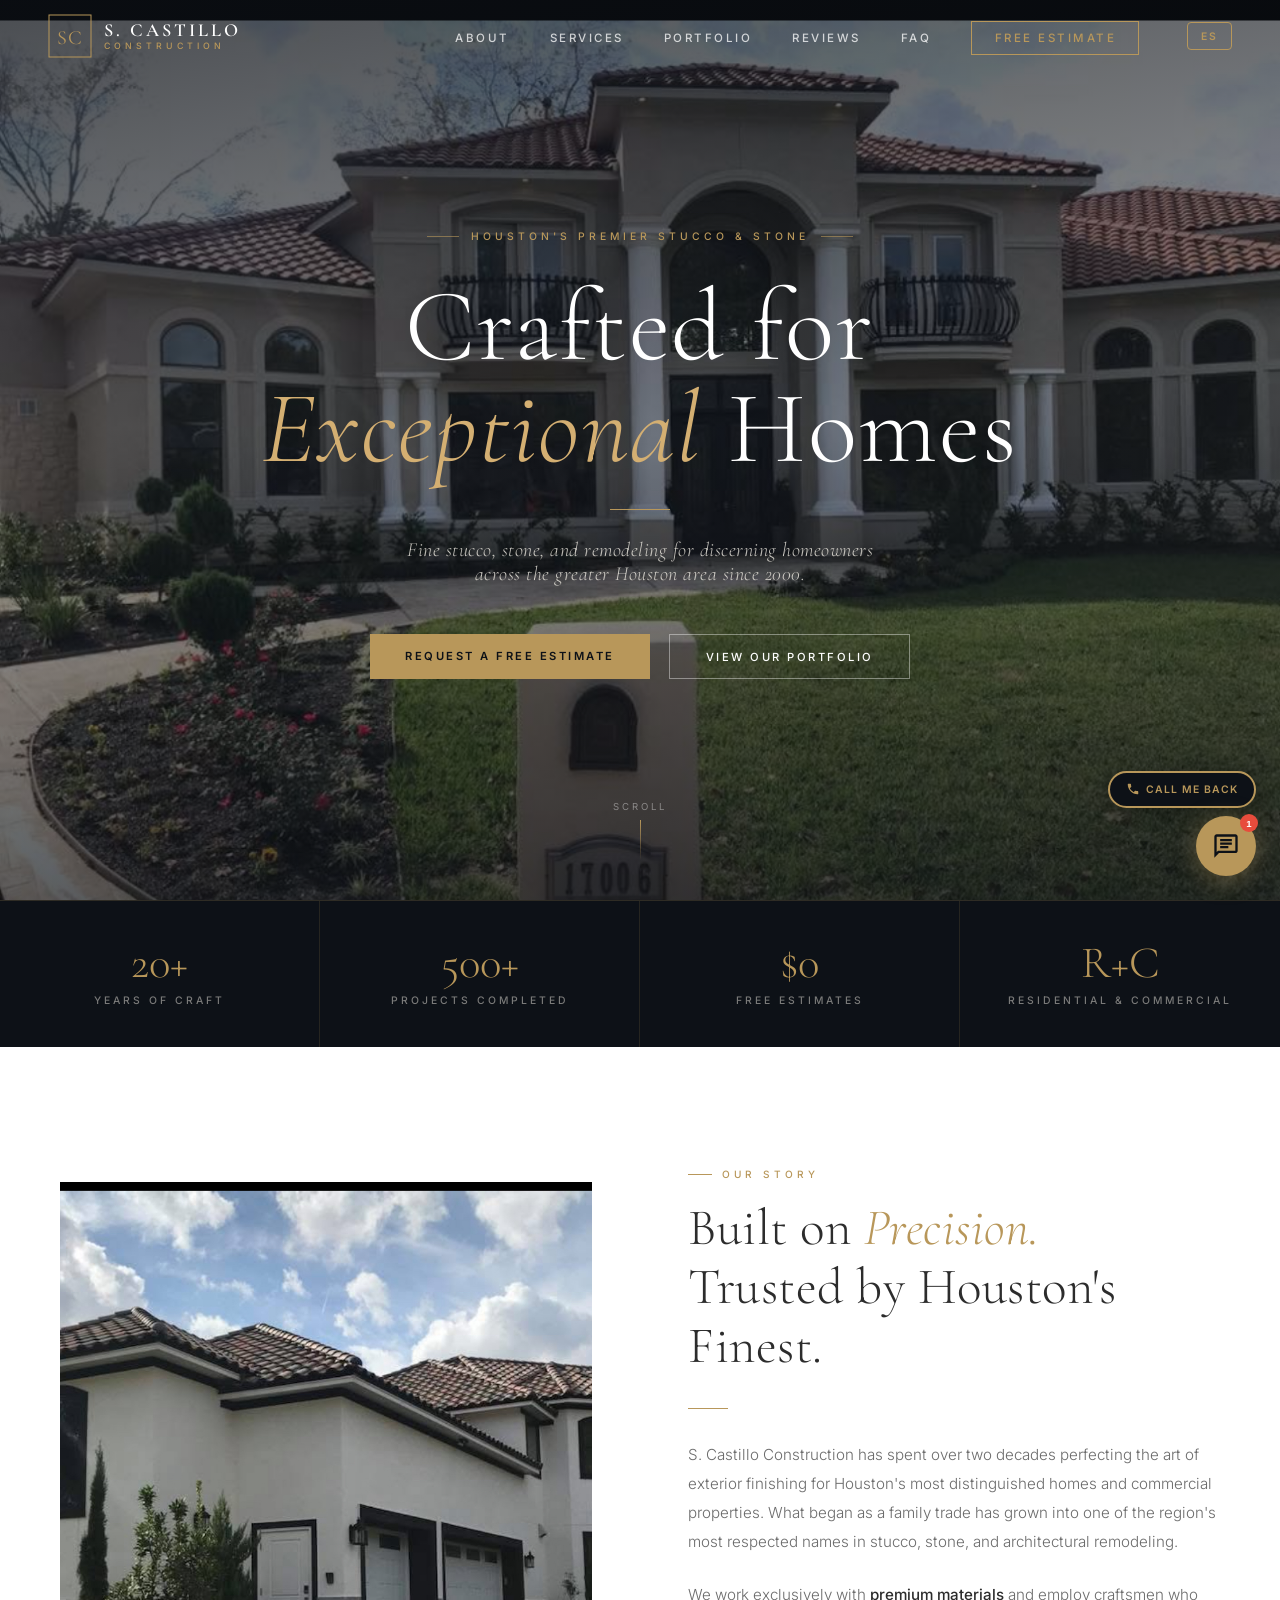
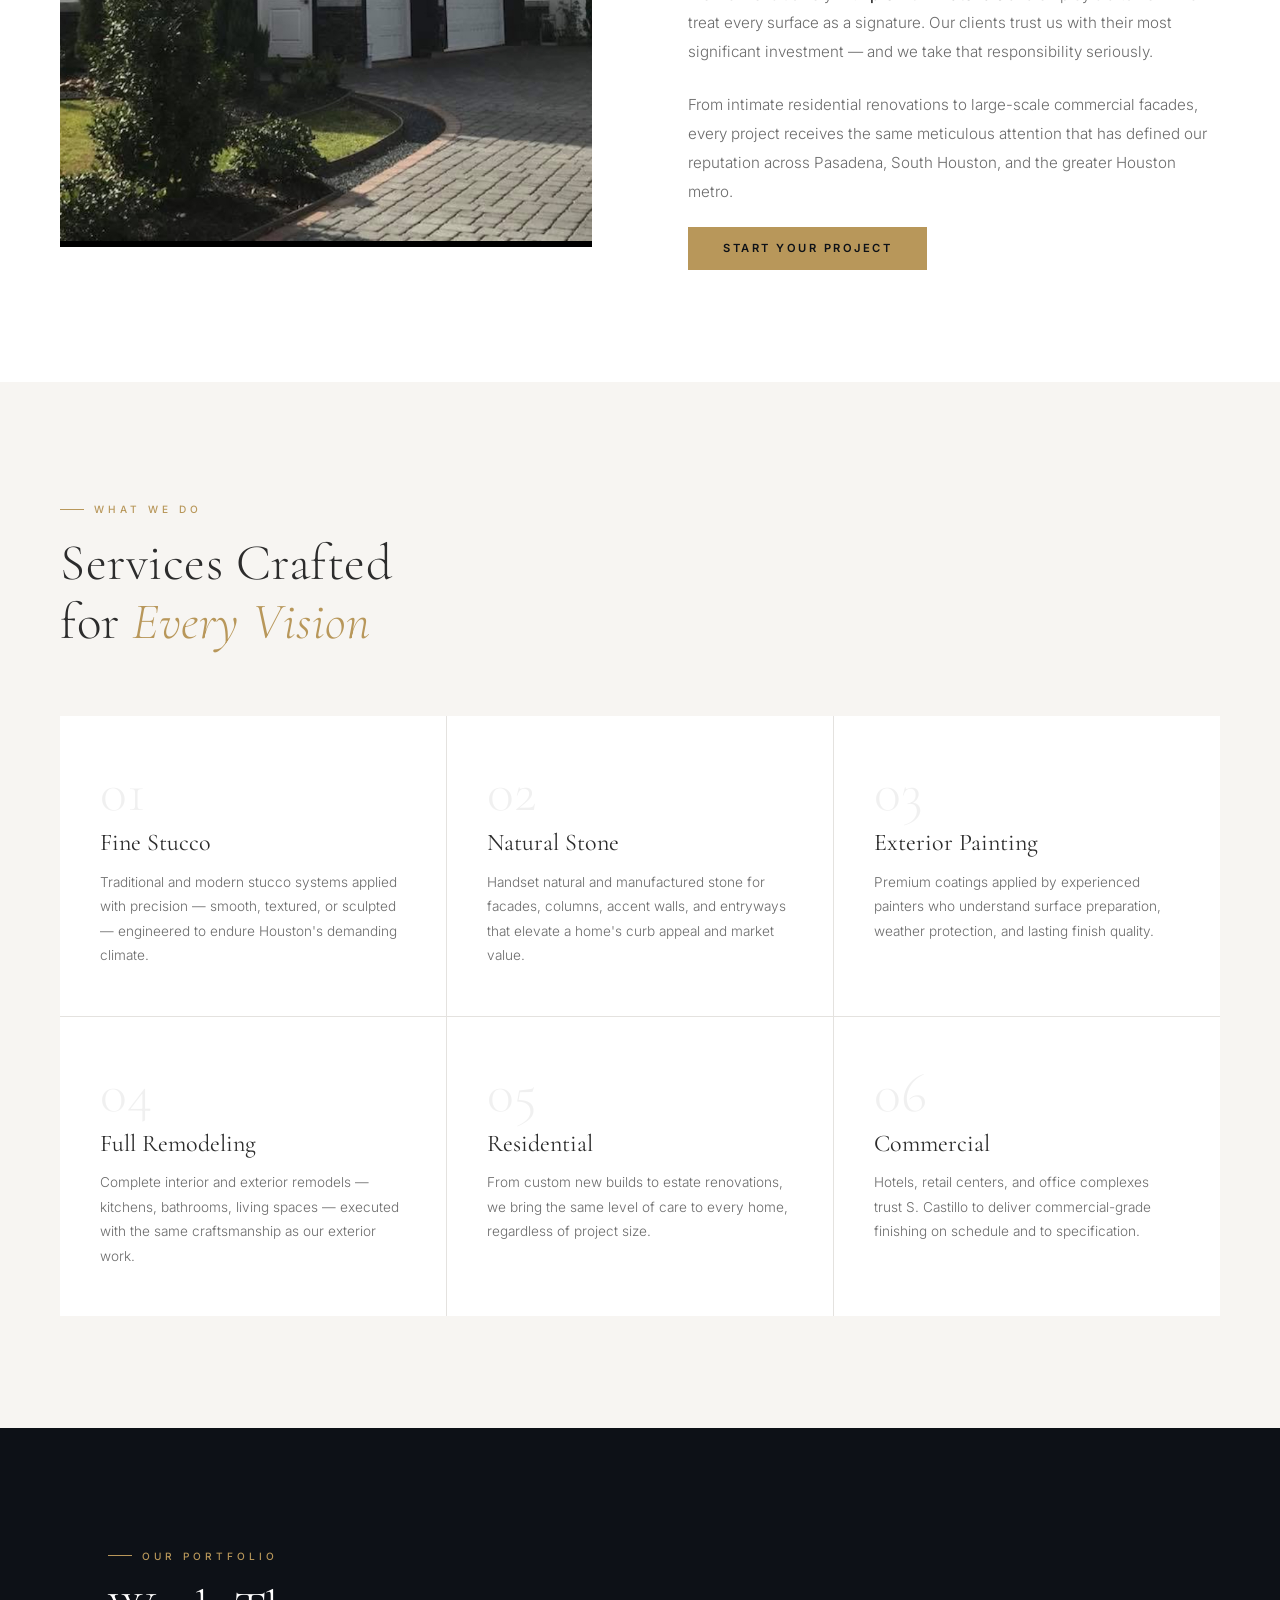
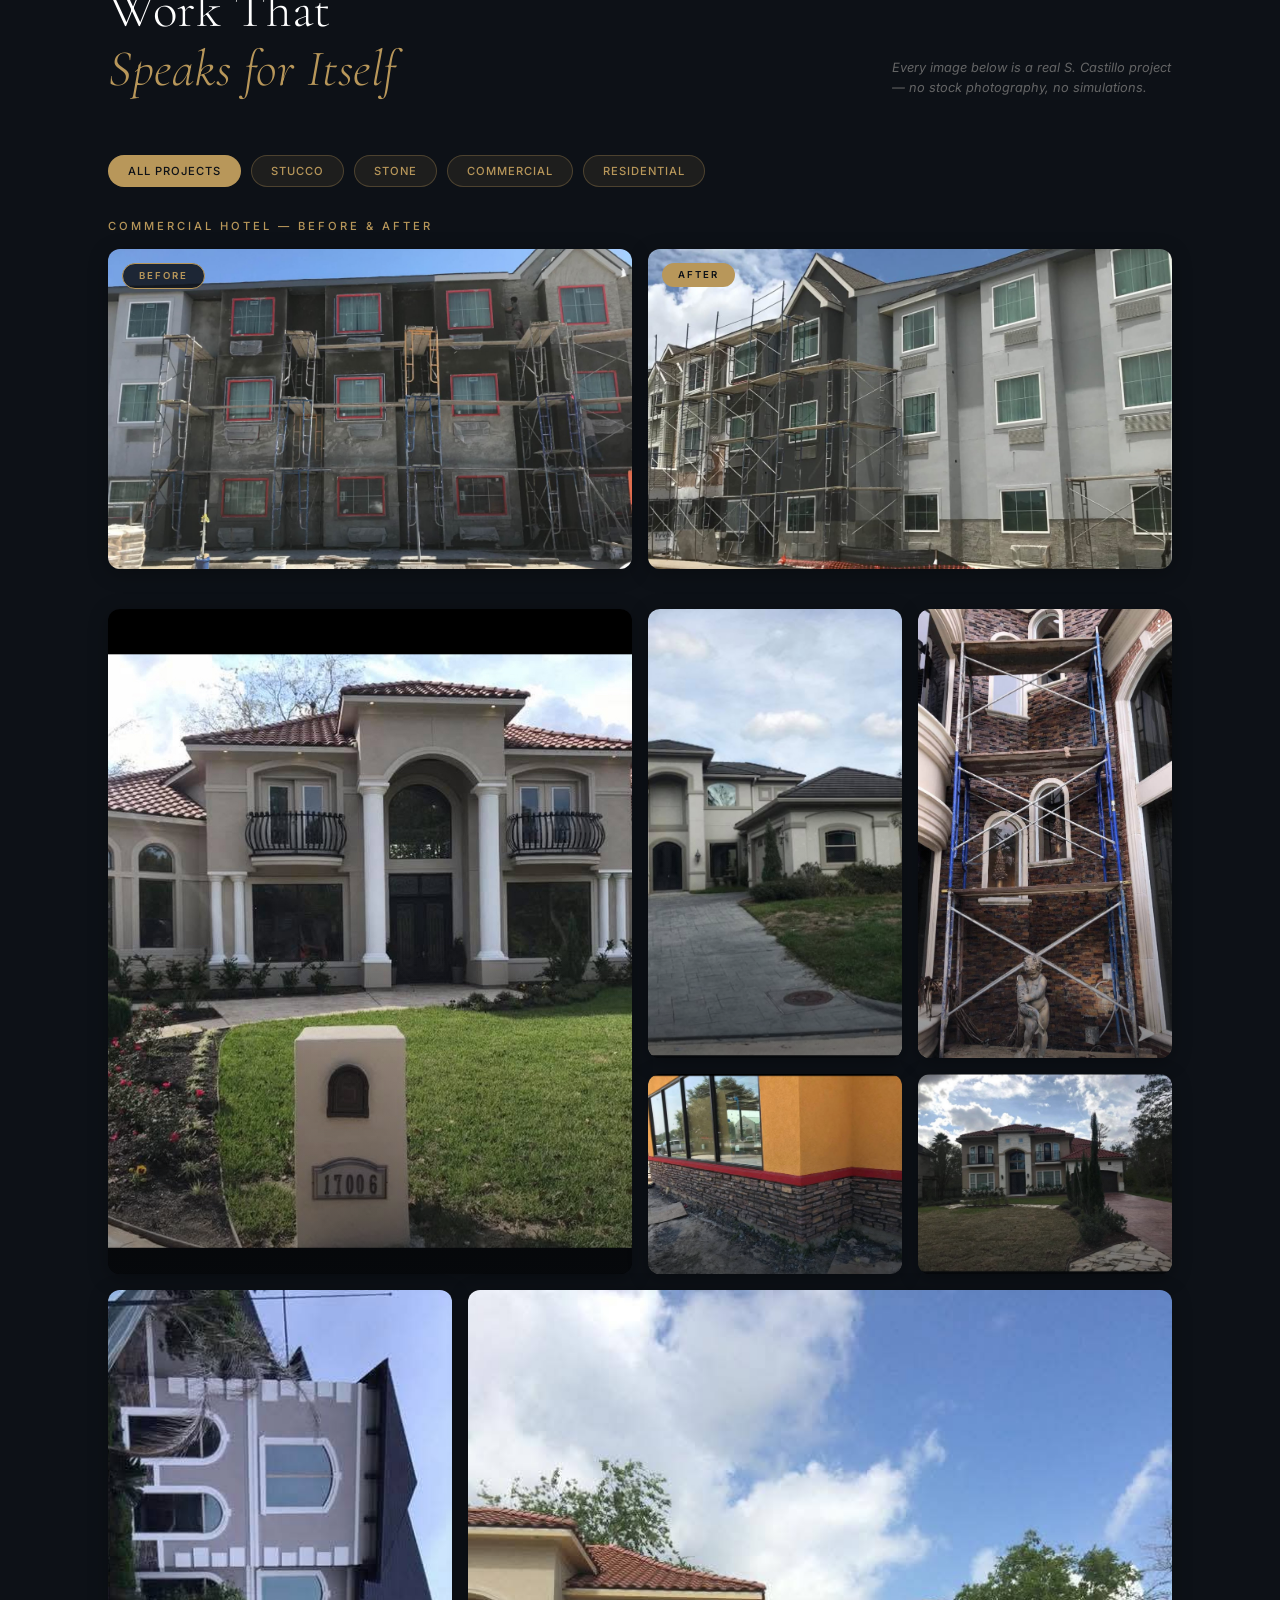
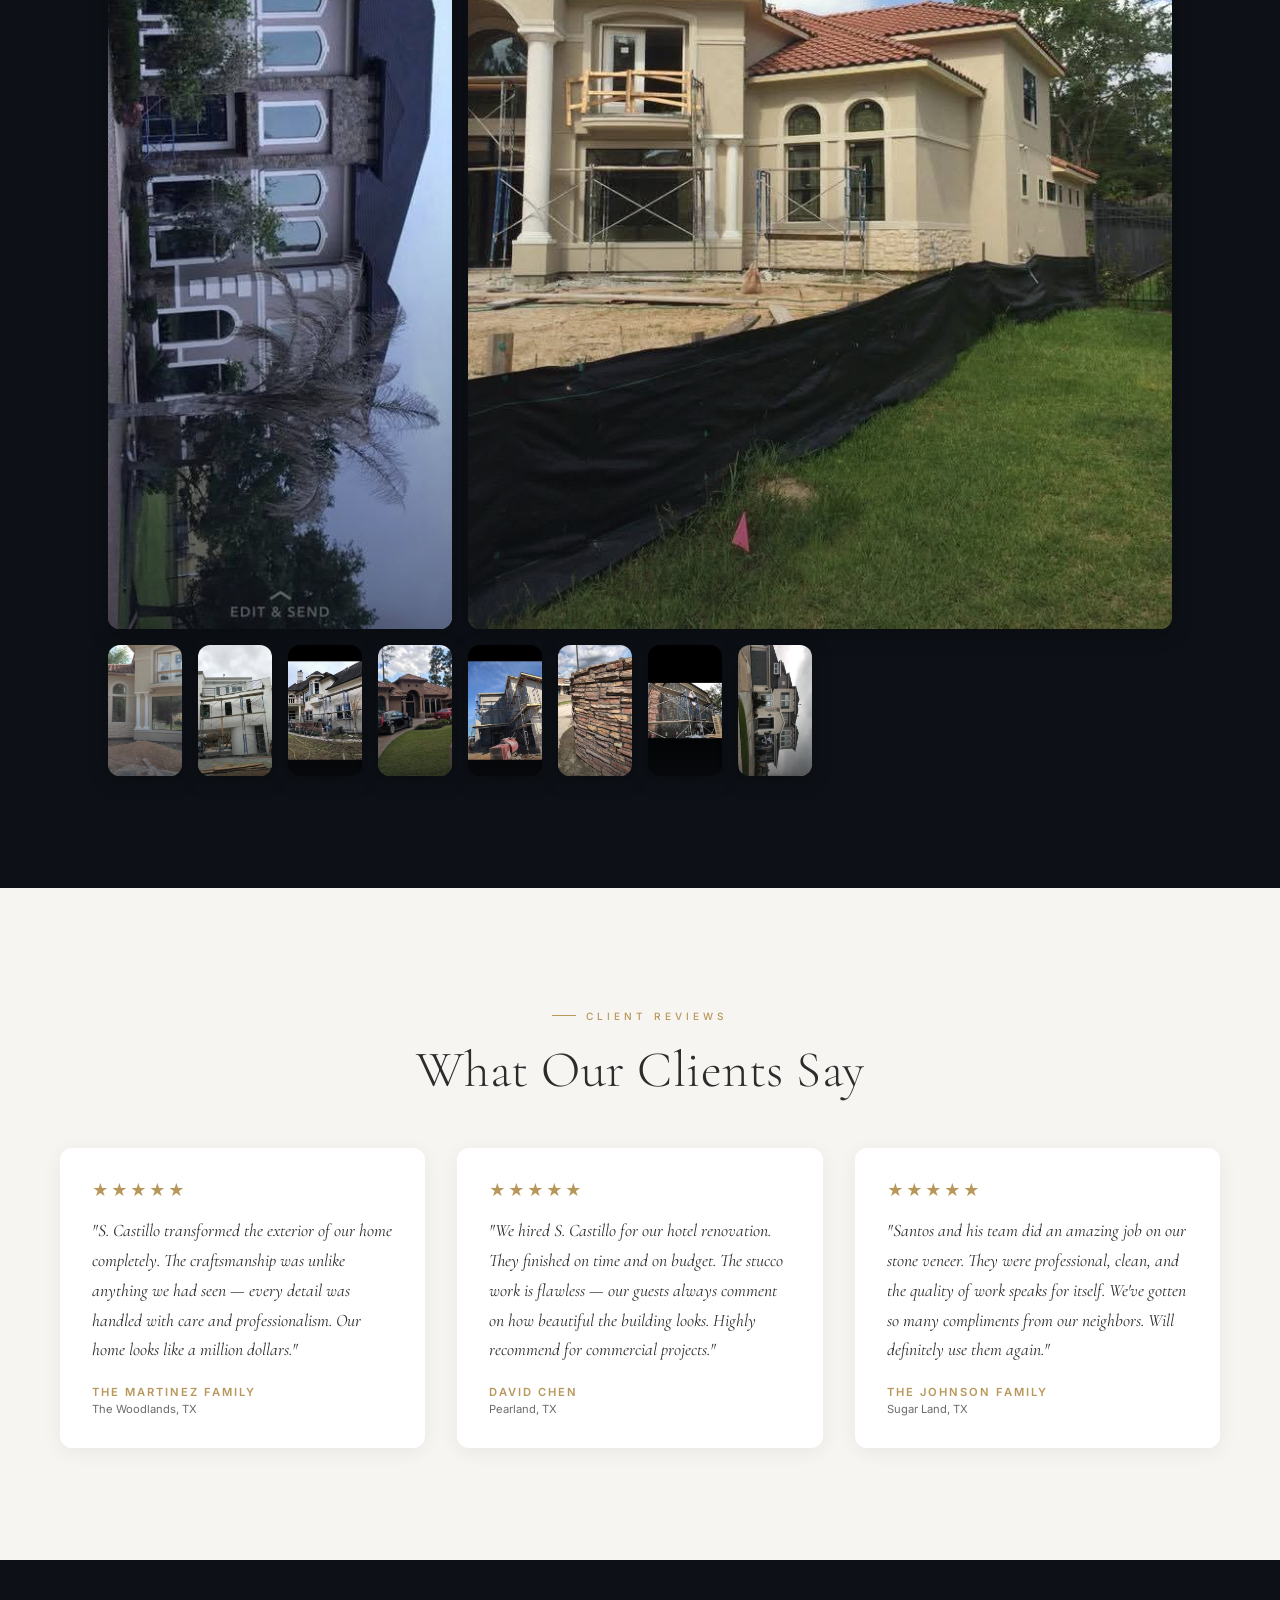
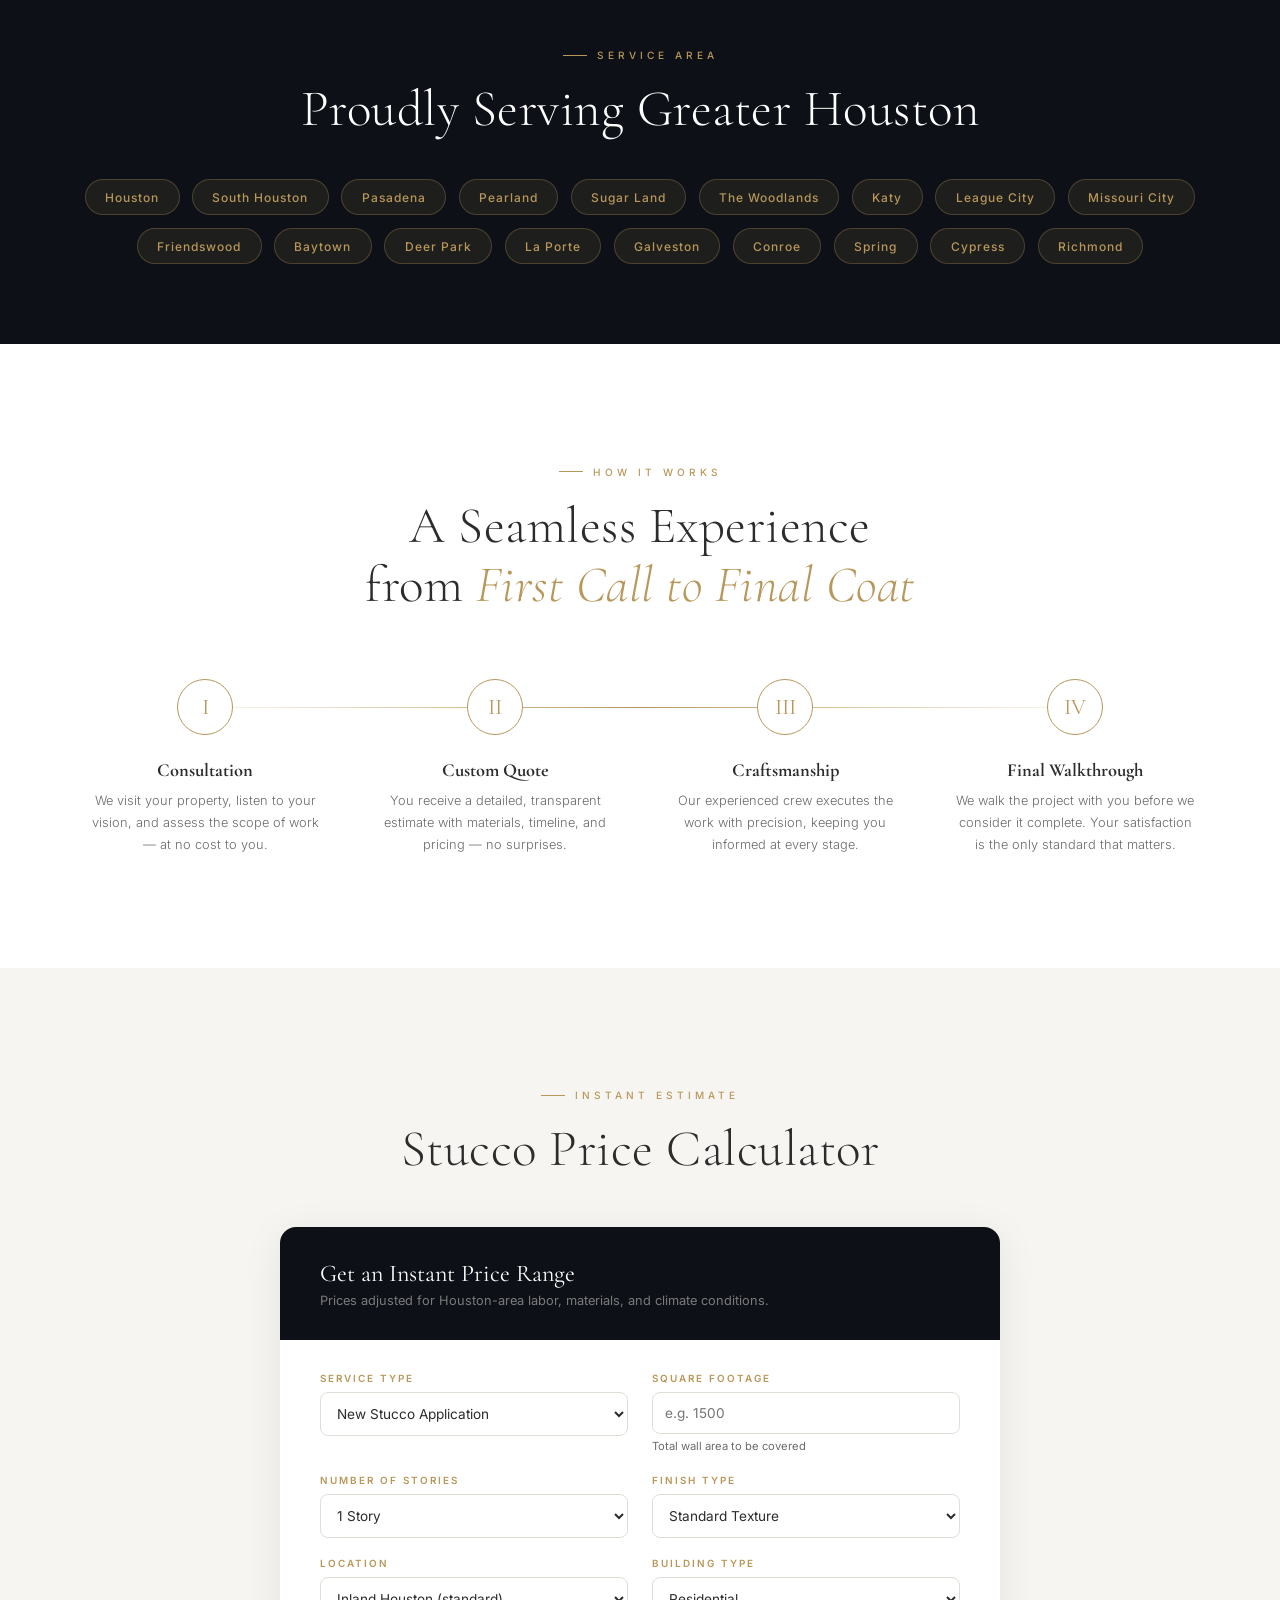
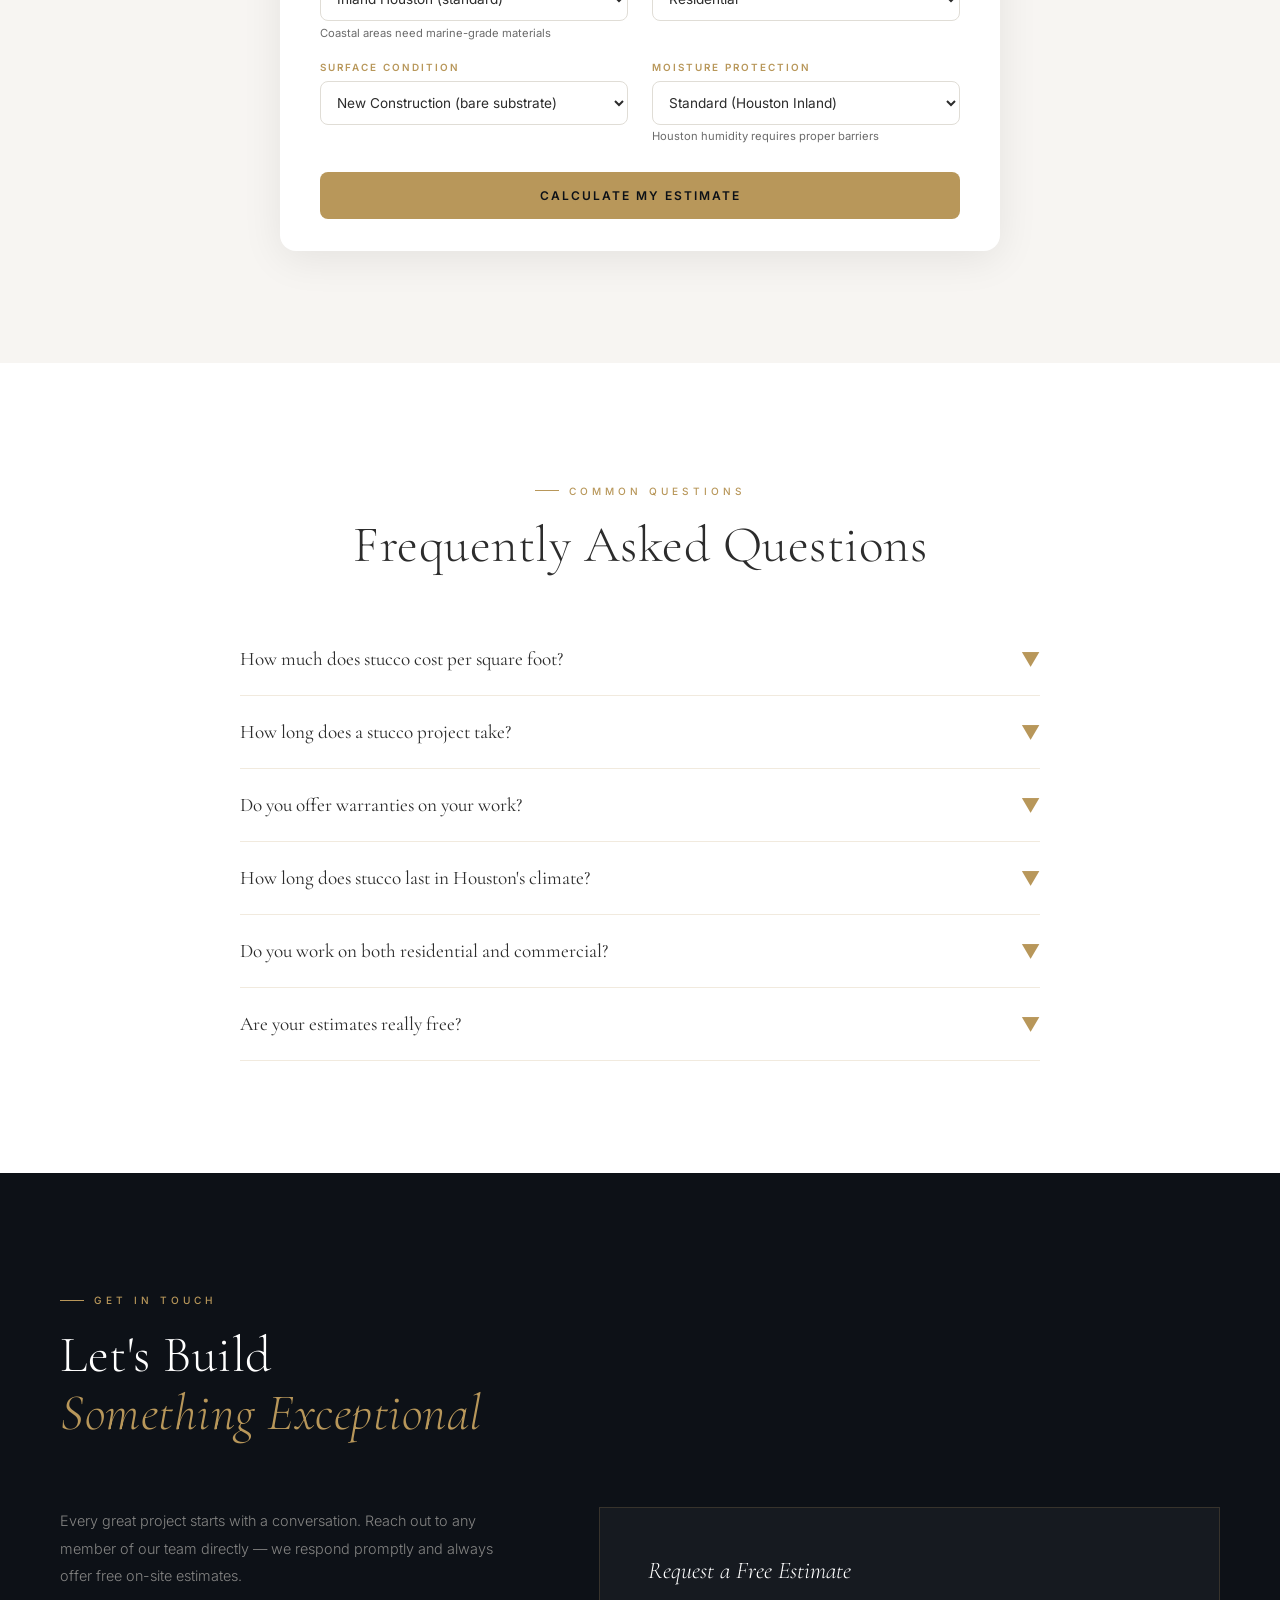
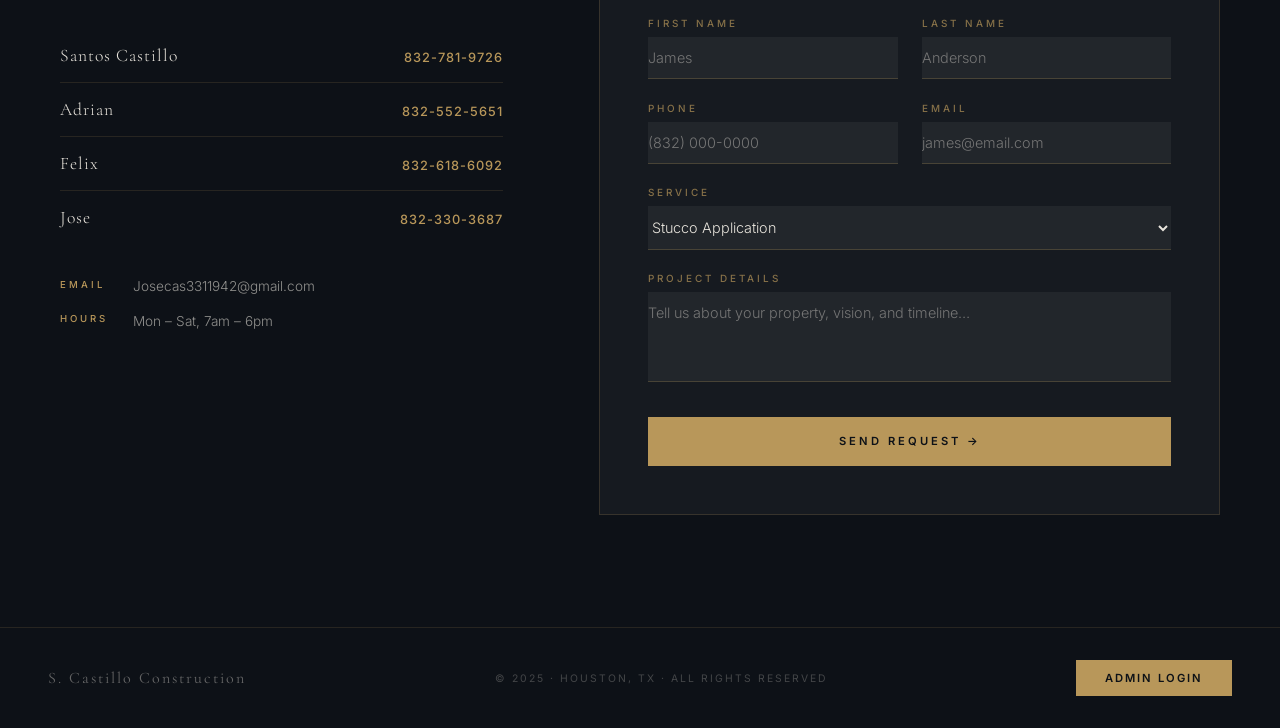
==== index.html @ 4559d3f7 "Add full Spanish translations to every text element on the site Every visible text element now has d" ====
<!DOCTYPE html>
<html lang="en">
<head>
  <meta charset="UTF-8"/>
  <meta name="viewport" content="width=device-width, initial-scale=1.0"/>
  <title>S. Castillo Construction — Stucco, Stone & Remodeling | Houston TX</title>
  <meta name="description" content="Houston's trusted stucco, natural stone, and exterior remodeling contractor. S. Castillo Construction serves South Houston, Pasadena, Pearland, Sugar Land, The Woodlands &amp; surrounding areas. Free estimates — call 832-781-9726."/>
  <meta name="keywords" content="stucco contractor Houston, stucco repair Houston TX, natural stone work Houston, exterior remodeling Houston, stucco application, stone veneer Houston, commercial stucco Texas, residential stucco, South Houston contractor, Pasadena TX stucco, stucco company near me"/>
  <meta name="author" content="S. Castillo Construction"/>
  <meta name="robots" content="index, follow"/>
  <link rel="canonical" href="https://jc0271724-cyber.github.io/santos-castillo-stucco-site/"/>
  <meta property="og:title" content="S. Castillo Construction — Stucco, Stone & Remodeling | Houston TX"/>
  <meta property="og:description" content="Expert stucco, natural stone, and exterior remodeling in Houston TX. Real craftsmanship, free estimates. Call 832-781-9726."/>
  <meta property="og:type" content="website"/>
  <meta property="og:url" content="https://jc0271724-cyber.github.io/santos-castillo-stucco-site/"/>
  <meta property="og:image" content="https://jc0271724-cyber.github.io/santos-castillo-stucco-site/IMG_8173.jpg"/>
  <meta property="og:locale" content="en_US"/>
  <meta name="twitter:card" content="summary_large_image"/>
  <meta name="twitter:title" content="S. Castillo Construction — Houston Stucco & Stone"/>
  <meta name="twitter:description" content="Expert stucco, stone, and exterior remodeling in Houston TX. Free estimates."/>
  <meta name="twitter:image" content="https://jc0271724-cyber.github.io/santos-castillo-stucco-site/IMG_8173.jpg"/>
  <meta name="geo.region" content="US-TX"/>
  <meta name="geo.placename" content="South Houston"/>
  <script type="application/ld+json">
  {
    "@context": "https://schema.org",
    "@type": "HomeAndConstructionBusiness",
    "name": "S. Castillo Construction",
    "description": "Expert stucco application, natural stone work, exterior painting, and full remodeling services in Houston, TX and surrounding areas.",
    "url": "https://jc0271724-cyber.github.io/santos-castillo-stucco-site/",
    "telephone": "+1-832-781-9726",
    "email": "Josecas3311942@gmail.com",
    "address": {
      "@type": "PostalAddress",
      "addressLocality": "Houston",
      "addressRegion": "TX",
      "addressCountry": "US"
    },
    "openingHours": "Mo-Sa 07:00-18:00",
    "priceRange": "$$",
    "areaServed": [
      "Houston, TX", "South Houston, TX", "Pasadena, TX", "Pearland, TX",
      "Sugar Land, TX", "The Woodlands, TX", "Katy, TX", "League City, TX",
      "Missouri City, TX", "Friendswood, TX", "Baytown, TX"
    ],
    "serviceType": ["Stucco Application", "Natural Stone Work", "Exterior Painting", "Full Remodeling", "Commercial Stucco"],
    "image": "https://jc0271724-cyber.github.io/santos-castillo-stucco-site/IMG_8173.jpg",
    "sameAs": []
  }
  </script>
  <link href="https://fonts.googleapis.com/css2?family=Cormorant+Garamond:ital,wght@0,300;0,400;0,600;1,300;1,400&family=Inter:wght@300;400;500;600&display=swap" rel="stylesheet"/>
  <style>
    *,*::before,*::after{box-sizing:border-box;margin:0;padding:0;}
    :root{
      --navy:#0D1117;
      --navy2:#161B24;
      --gold:#B8975A;
      --gold-light:#D4AF72;
      --platinum:#E8E4DC;
      --white:#FFFFFF;
      --charcoal:#2C2C2C;
      --gray:#6B6B6B;
      --light-bg:#F7F5F2;
    }
    html{scroll-behavior:smooth;}
    body{font-family:'Inter',sans-serif;background:var(--white);color:var(--charcoal);overflow-x:hidden;}

    /* LOGO */
    .logo-mark{display:flex;align-items:center;gap:12px;text-decoration:none;}
    .logo-emblem{width:44px;height:44px;flex-shrink:0;}
    .logo-text-block{display:flex;flex-direction:column;line-height:1;}
    .logo-name{font-family:'Cormorant Garamond',serif;font-size:1.15rem;font-weight:600;letter-spacing:3px;text-transform:uppercase;color:var(--white);}
    .logo-sub{font-family:'Inter',sans-serif;font-size:.55rem;letter-spacing:4px;text-transform:uppercase;color:var(--gold);margin-top:3px;font-weight:500;}

    /* NAV */
    nav{position:fixed;top:0;width:100%;z-index:200;padding:0 3rem;height:72px;display:flex;align-items:center;justify-content:space-between;transition:background .4s,box-shadow .4s;}
    nav.scrolled{background:rgba(13,17,23,0.97);box-shadow:0 1px 0 rgba(184,151,90,0.2);}
    .nav-links{display:flex;gap:2.5rem;list-style:none;align-items:center;}
    .nav-links a{color:rgba(255,255,255,0.75);text-decoration:none;font-size:.72rem;letter-spacing:2.5px;text-transform:uppercase;font-weight:500;transition:color .2s;}
    .nav-links a:hover{color:var(--gold);}
    .nav-cta{background:transparent;border:1px solid var(--gold);color:var(--gold)!important;font-family:'Inter',sans-serif;font-size:.68rem;letter-spacing:2px;text-transform:uppercase;padding:.55rem 1.4rem;cursor:pointer;transition:background .2s,color .2s!important;text-decoration:none;font-weight:500;}
    .nav-cta:hover{background:var(--gold);color:var(--navy)!important;}
    /* HAMBURGER */
    .hamburger{display:none;background:none;border:none;cursor:pointer;padding:4px;z-index:201;}
    .hamburger span{display:block;width:22px;height:2px;background:var(--gold);margin:5px 0;transition:all .3s;}
    .mobile-lang{display:none;background:none;border:1px solid var(--gold);color:var(--gold);font-family:'Inter',sans-serif;font-size:.65rem;letter-spacing:2px;text-transform:uppercase;font-weight:600;padding:.35rem .7rem;cursor:pointer;border-radius:4px;margin-left:auto;margin-right:.5rem;}
    @media(max-width:768px){
      nav{padding:0 1.5rem;}
      .hamburger{display:block;}
      .mobile-lang{display:block;}
      .nav-links{display:none;position:fixed;top:72px;left:0;right:0;background:rgba(13,17,23,0.98);flex-direction:column;gap:0;padding:1rem 0;box-shadow:0 8px 24px rgba(0,0,0,0.4);}
      .nav-links.open{display:flex;}
      .nav-links li{text-align:center;padding:.8rem 0;border-bottom:1px solid rgba(184,151,90,0.1);}
      .nav-links li:last-child{border:none;}
      .nav-links .lang-toggle{margin:.5rem auto;display:inline-block;}
    }

    /* HERO */
    .hero{position:relative;height:100vh;min-height:640px;display:flex;flex-direction:column;align-items:center;justify-content:center;text-align:center;overflow:hidden;}
    .hero-bg{position:absolute;inset:0;background:url('IMG_8173.jpg') center 30%/cover no-repeat,linear-gradient(135deg,#1a1a2e 0%,#16213e 50%,#0f3460 100%);transform:scale(1.05);transition:transform 8s ease;}
    .hero-bg.loaded{transform:scale(1);}
    .hero-overlay{position:absolute;inset:0;background:linear-gradient(170deg,rgba(13,17,23,0.75) 0%,rgba(13,17,23,0.45) 50%,rgba(13,17,23,0.82) 100%);}
    .hero-content{position:relative;z-index:2;padding:0 1.5rem;}
    .hero-eyebrow{display:inline-flex;align-items:center;gap:12px;font-size:.65rem;letter-spacing:4px;text-transform:uppercase;color:var(--gold);font-weight:500;margin-bottom:2rem;}
    .hero-eyebrow::before,.hero-eyebrow::after{content:'';width:32px;height:1px;background:var(--gold);opacity:.6;}
    .hero-h1{font-family:'Cormorant Garamond',serif;font-size:clamp(3rem,8vw,6.5rem);font-weight:300;color:var(--white);line-height:1.0;letter-spacing:2px;margin-bottom:.5rem;}
    .hero-h1 em{font-style:italic;color:var(--gold-light);}
    .hero-rule{width:60px;height:1px;background:var(--gold);margin:1.8rem auto;}
    .hero-sub{font-family:'Cormorant Garamond',serif;font-size:clamp(1rem,2vw,1.25rem);font-weight:300;font-style:italic;color:rgba(232,228,220,0.85);letter-spacing:.5px;margin-bottom:3rem;}
    .hero-actions{display:flex;gap:1.2rem;justify-content:center;flex-wrap:wrap;}
    .btn-gold{background:var(--gold);color:var(--navy);font-family:'Inter',sans-serif;font-size:.7rem;letter-spacing:2.5px;text-transform:uppercase;font-weight:600;padding:.9rem 2.2rem;text-decoration:none;transition:background .2s,transform .15s;display:inline-block;}
    .btn-gold:hover{background:var(--gold-light);transform:translateY(-1px);}
    .btn-ghost{background:transparent;color:var(--white);font-family:'Inter',sans-serif;font-size:.7rem;letter-spacing:2.5px;text-transform:uppercase;font-weight:500;padding:.9rem 2.2rem;text-decoration:none;border:1px solid rgba(255,255,255,0.4);transition:border-color .2s,color .2s;display:inline-block;}
    .btn-ghost:hover{border-color:var(--gold);color:var(--gold);}
    .hero-scroll{position:absolute;bottom:2.5rem;left:50%;transform:translateX(-50%);display:flex;flex-direction:column;align-items:center;gap:.5rem;color:rgba(255,255,255,0.4);font-size:.6rem;letter-spacing:3px;text-transform:uppercase;z-index:2;}
    .scroll-line{width:1px;height:40px;background:linear-gradient(to bottom,var(--gold),transparent);animation:scrollPulse 2s infinite;}
    @keyframes scrollPulse{0%,100%{opacity:.4;}50%{opacity:1;}}

    /* STATS */
    .intro-strip{background:var(--navy);display:grid;grid-template-columns:repeat(4,1fr);border-top:1px solid rgba(184,151,90,0.2);}
    .intro-stat{padding:2.5rem 2rem;text-align:center;border-right:1px solid rgba(184,151,90,0.15);}
    .intro-stat:last-child{border-right:none;}
    .stat-num{font-family:'Cormorant Garamond',serif;font-size:2.8rem;font-weight:300;color:var(--gold);line-height:1;}
    .stat-label{font-size:.65rem;letter-spacing:3px;text-transform:uppercase;color:rgba(232,228,220,0.5);margin-top:.5rem;font-weight:500;}
    @media(max-width:600px){.intro-strip{grid-template-columns:repeat(2,1fr);}.intro-stat:nth-child(2){border-right:none;}.intro-stat:nth-child(3){border-top:1px solid rgba(184,151,90,0.15);}}

    /* SECTIONS */
    .section{padding:7rem 3rem;}
    @media(max-width:768px){.section{padding:5rem 1.5rem;}}
    .container{max-width:1160px;margin:0 auto;}
    .eyebrow{display:inline-flex;align-items:center;gap:10px;font-size:.63rem;letter-spacing:4px;text-transform:uppercase;color:var(--gold);font-weight:500;margin-bottom:1.2rem;}
    .eyebrow::before{content:'';width:24px;height:1px;background:var(--gold);}
    .display-title{font-family:'Cormorant Garamond',serif;font-size:clamp(2rem,4vw,3.2rem);font-weight:300;color:var(--charcoal);line-height:1.15;letter-spacing:.5px;}
    .display-title em{font-style:italic;color:var(--gold);}

    /* ABOUT */
    #about{background:var(--white);}
    .split{display:grid;grid-template-columns:1fr 1fr;gap:6rem;align-items:center;}
    @media(max-width:768px){.split{grid-template-columns:1fr;gap:3rem;}}
    .split-img-wrap{position:relative;}
    .split-img{width:100%;aspect-ratio:4/5;object-fit:cover;display:block;background:linear-gradient(145deg,#2c2c2c 0%,#B8975A 100%);}
    .split-img-accent{position:absolute;bottom:-20px;right:-20px;width:60%;aspect-ratio:1;border:1px solid var(--gold);z-index:-1;}
    .split-text p{font-size:.95rem;line-height:1.9;color:var(--gray);margin-top:1.5rem;font-weight:300;}
    .split-text p strong{color:var(--charcoal);font-weight:500;}
    .about-rule{width:40px;height:1px;background:var(--gold);margin:2rem 0;}

    /* SERVICES */
    #services{background:var(--light-bg);}
    .services-grid{display:grid;grid-template-columns:repeat(3,1fr);gap:1px;background:rgba(0,0,0,0.08);margin-top:4rem;}
    @media(max-width:768px){.services-grid{grid-template-columns:1fr;}}
    .service-tile{background:var(--white);padding:3rem 2.5rem;transition:background .3s;position:relative;overflow:hidden;}
    .service-tile::after{content:'';position:absolute;bottom:0;left:0;width:0;height:2px;background:var(--gold);transition:width .4s ease;}
    .service-tile:hover{background:var(--navy);}
    .service-tile:hover::after{width:100%;}
    .service-tile:hover .tile-num{color:rgba(184,151,90,0.3);}
    .service-tile:hover .tile-title,.service-tile:hover .tile-desc{color:var(--white);}
    .service-tile:hover .tile-desc{color:rgba(232,228,220,0.6);}
    .tile-num{font-family:'Cormorant Garamond',serif;font-size:3.5rem;font-weight:300;color:rgba(0,0,0,0.06);line-height:1;transition:color .3s;margin-bottom:.5rem;}
    .tile-title{font-family:'Cormorant Garamond',serif;font-size:1.5rem;font-weight:400;color:var(--charcoal);margin-bottom:.8rem;transition:color .3s;}
    .tile-desc{font-size:.85rem;line-height:1.8;color:var(--gray);font-weight:300;transition:color .3s;}

    /* GALLERY */
    #gallery{background:var(--navy);padding:7rem 0;}
    #gallery .container{padding:0 3rem;}
    @media(max-width:768px){#gallery .container{padding:0 1.2rem;}}
    .gallery-intro{display:flex;justify-content:space-between;align-items:flex-end;margin-bottom:3.5rem;flex-wrap:wrap;gap:1.5rem;}
    .gallery-note{font-size:.8rem;color:rgba(232,228,220,0.4);font-style:italic;max-width:280px;line-height:1.6;}

    /* Before/After */
    .before-after-wrap{margin-bottom:2.5rem;}
    .before-after-label{font-size:.7rem;letter-spacing:3px;text-transform:uppercase;color:var(--gold);font-weight:500;margin-bottom:1rem;display:block;}
    .before-after-grid{display:grid;grid-template-columns:1fr 1fr;gap:16px;}
    .ba-item{position:relative;overflow:hidden;cursor:pointer;border-radius:12px;box-shadow:0 4px 20px rgba(0,0,0,0.3);}
    .ba-item img{width:100%;height:320px;object-fit:cover;display:block;transition:transform .5s ease;background:linear-gradient(135deg,#1a1a2e,#0D1117);}
    .ba-item:hover img{transform:scale(1.04);}
    .badge-pill{position:absolute;top:14px;left:14px;font-size:.6rem;letter-spacing:2px;text-transform:uppercase;font-weight:600;padding:.4rem 1rem;border-radius:20px;}
    .badge-before{background:rgba(13,17,23,0.85);color:var(--gold);border:1px solid var(--gold);}
    .badge-after{background:var(--gold);color:var(--navy);}
    .ba-overlay{position:absolute;inset:0;background:rgba(13,17,23,0);display:flex;align-items:flex-end;padding:1.4rem;transition:background .3s;border-radius:12px;}
    .ba-item:hover .ba-overlay{background:rgba(13,17,23,0.4);}
    .ba-label{font-family:'Cormorant Garamond',serif;font-size:1rem;font-style:italic;color:var(--white);opacity:0;transform:translateY(6px);transition:opacity .3s,transform .3s;}
    .ba-item:hover .ba-label{opacity:1;transform:translateY(0);}

    /* Main gallery masonry */
    .gallery-masonry{display:grid;grid-template-columns:repeat(12,1fr);grid-template-rows:auto;gap:16px;}
    .gitem{overflow:hidden;cursor:pointer;position:relative;border-radius:12px;box-shadow:0 4px 20px rgba(0,0,0,0.3);}
    .gitem img{width:100%;height:100%;object-fit:cover;display:block;transition:transform .6s ease,filter .3s;background:linear-gradient(135deg,#1a1a2e,#0D1117);}
    .gitem:hover img{transform:scale(1.05);filter:brightness(1.08);}
    .gitem-overlay{position:absolute;inset:0;background:linear-gradient(to top,rgba(13,17,23,0.5) 0%,rgba(13,17,23,0) 50%);display:flex;align-items:flex-end;padding:1.5rem;transition:background .3s;border-radius:12px;}
    .gitem:hover .gitem-overlay{background:linear-gradient(to top,rgba(13,17,23,0.7) 0%,rgba(13,17,23,0.1) 60%);}
    .gitem-label{font-family:'Cormorant Garamond',serif;font-size:1.05rem;font-style:italic;color:var(--white);opacity:0;transform:translateY(8px);transition:opacity .3s,transform .3s;}
    .gitem:hover .gitem-label{opacity:1;transform:translateY(0);}
    .gitem:nth-child(1){grid-column:1/7;grid-row:1/3;min-height:420px;}
    .gitem:nth-child(2){grid-column:7/10;grid-row:1;min-height:200px;}
    .gitem:nth-child(3){grid-column:10/13;grid-row:1;min-height:200px;}
    .gitem:nth-child(4){grid-column:7/10;grid-row:2;min-height:200px;}
    .gitem:nth-child(5){grid-column:10/13;grid-row:2;min-height:200px;}
    .gitem:nth-child(6){grid-column:1/5;grid-row:3;min-height:280px;}
    .gitem:nth-child(7){grid-column:5/13;grid-row:3;min-height:280px;}
    @media(max-width:768px){
      .gallery-masonry{grid-template-columns:1fr;gap:14px;}
      .gitem:nth-child(n){grid-column:auto;grid-row:auto;min-height:240px;}
      .gitem:nth-child(1){grid-column:auto;min-height:280px;}
      .before-after-grid{grid-template-columns:1fr;gap:14px;}
      .ba-item img{height:240px;}
      .gitem-overlay{background:linear-gradient(to top,rgba(13,17,23,0.5) 0%,rgba(13,17,23,0) 40%);}
      .gitem-label{opacity:1;transform:translateY(0);font-size:.95rem;}
    }

    /* LIGHTBOX */
    .lightbox{display:none;position:fixed;inset:0;background:rgba(0,0,0,.95);z-index:999;align-items:center;justify-content:center;}
    .lightbox.active{display:flex;}
    .lightbox img{max-width:90vw;max-height:88vh;object-fit:contain;}
    .lb-close{position:absolute;top:1.5rem;right:2rem;color:rgba(255,255,255,.5);font-size:2rem;cursor:pointer;transition:color .2s;line-height:1;background:none;border:none;}
    .lb-close:hover{color:var(--gold);}

    /* TESTIMONIAL */
    #testimonial{background:var(--light-bg);}
    .testimonial-wrap{max-width:800px;margin:0 auto;text-align:center;padding:4rem 2rem;}
    .quote-mark{font-family:'Cormorant Garamond',serif;font-size:6rem;line-height:.5;color:var(--gold);opacity:.3;display:block;margin-bottom:1rem;}
    .testimonial-text{font-family:'Cormorant Garamond',serif;font-size:clamp(1.3rem,2.5vw,1.9rem);font-weight:300;font-style:italic;color:var(--charcoal);line-height:1.6;}
    .testimonial-author{margin-top:2rem;font-size:.7rem;letter-spacing:3px;text-transform:uppercase;color:var(--gold);font-weight:500;}

    /* PROCESS */
    #process{background:var(--white);}
    .process-steps{display:grid;grid-template-columns:repeat(4,1fr);gap:0;margin-top:4rem;position:relative;}
    .process-steps::before{content:'';position:absolute;top:28px;left:10%;right:10%;height:1px;background:linear-gradient(to right,transparent,var(--gold),transparent);z-index:0;}
    @media(max-width:768px){.process-steps{grid-template-columns:1fr 1fr;gap:2rem;}.process-steps::before{display:none;}}
    .process-step{text-align:center;padding:0 1.5rem;position:relative;z-index:1;}
    .step-circle{width:56px;height:56px;border-radius:50%;border:1px solid var(--gold);display:flex;align-items:center;justify-content:center;margin:0 auto 1.5rem;background:var(--white);}
    .step-num{font-family:'Cormorant Garamond',serif;font-size:1.4rem;font-weight:400;color:var(--gold);}
    .step-title{font-family:'Cormorant Garamond',serif;font-size:1.15rem;color:var(--charcoal);margin-bottom:.6rem;}
    .step-desc{font-size:.8rem;color:var(--gray);line-height:1.7;font-weight:300;}

    /* CONTACT */
    #contact{background:var(--navy);padding:7rem 3rem;}
    @media(max-width:768px){#contact{padding:5rem 1.5rem;}}
    .contact-layout{display:grid;grid-template-columns:1fr 1.4fr;gap:6rem;margin-top:4rem;}
    @media(max-width:768px){.contact-layout{grid-template-columns:1fr;gap:3rem;}}
    .contact-left p{font-size:.9rem;color:rgba(232,228,220,.55);line-height:1.9;font-weight:300;margin-bottom:2.5rem;}
    .team-grid{display:flex;flex-direction:column;gap:0;}
    .team-row{display:flex;justify-content:space-between;align-items:center;padding:1rem 0;border-bottom:1px solid rgba(184,151,90,0.15);}
    .team-row:last-child{border-bottom:none;}
    .t-name{font-family:'Cormorant Garamond',serif;font-size:1.1rem;color:var(--platinum);font-weight:300;letter-spacing:1px;}
    .t-phone a{font-size:.8rem;color:var(--gold);text-decoration:none;letter-spacing:1px;font-weight:500;transition:color .2s;}
    .t-phone a:hover{color:var(--gold-light);}
    .contact-details{margin-top:2rem;display:flex;flex-direction:column;gap:.8rem;}
    .contact-detail{display:flex;gap:.8rem;align-items:flex-start;}
    .cd-label{font-size:.6rem;letter-spacing:3px;text-transform:uppercase;color:var(--gold);font-weight:500;min-width:60px;padding-top:.15rem;}
    .cd-val{font-size:.85rem;color:rgba(232,228,220,.6);line-height:1.6;font-weight:300;}
    .cd-val a{color:rgba(232,228,220,.6);text-decoration:none;transition:color .2s;}
    .cd-val a:hover{color:var(--gold);}

    /* FORM */
    .contact-form{background:rgba(255,255,255,.04);border:1px solid rgba(184,151,90,.2);padding:3rem;}
    @media(max-width:500px){.contact-form{padding:2rem 1.5rem;}}
    .form-title{font-family:'Cormorant Garamond',serif;font-size:1.5rem;color:var(--white);font-weight:300;margin-bottom:2rem;font-style:italic;}
    .fgroup{margin-bottom:1.4rem;}
    .fgroup label{display:block;font-size:.62rem;letter-spacing:3px;text-transform:uppercase;color:rgba(184,151,90,.7);font-weight:500;margin-bottom:.5rem;}
    .fgroup input,.fgroup textarea,.fgroup select{width:100%;background:rgba(255,255,255,.05);border:none;border-bottom:1px solid rgba(184,151,90,.25);color:var(--platinum);font-family:'Inter',sans-serif;font-size:.9rem;padding:.75rem 0;transition:border-color .2s;outline:none;font-weight:300;}
    .fgroup select option{background:var(--navy2);color:var(--platinum);}
    .fgroup input:focus,.fgroup textarea:focus,.fgroup select:focus{border-bottom-color:var(--gold);}
    .fgroup textarea{resize:none;height:90px;}
    .frow{display:grid;grid-template-columns:1fr 1fr;gap:1.5rem;}
    @media(max-width:500px){.frow{grid-template-columns:1fr;}}
    .btn-submit{width:100%;background:var(--gold);color:var(--navy);font-family:'Inter',sans-serif;font-size:.7rem;letter-spacing:3px;text-transform:uppercase;font-weight:600;padding:1.1rem;border:none;cursor:pointer;margin-top:.5rem;transition:background .2s,transform .15s;}
    .btn-submit:hover{background:var(--gold-light);transform:translateY(-1px);}

    /* FOOTER */
    footer{background:var(--navy);border-top:1px solid rgba(184,151,90,.15);padding:2rem 3rem;display:flex;justify-content:space-between;align-items:center;flex-wrap:wrap;gap:1rem;}
    .footer-logo{font-family:'Cormorant Garamond',serif;font-size:1rem;color:rgba(232,228,220,.4);letter-spacing:2px;}
    .footer-copy{font-size:.65rem;letter-spacing:2px;color:rgba(232,228,220,.25);text-transform:uppercase;}
    .admin-login-btn{display:inline-block;background:var(--gold);color:var(--navy);text-decoration:none;font-family:'Inter',sans-serif;font-size:.7rem;letter-spacing:2px;text-transform:uppercase;font-weight:600;padding:.7rem 1.8rem;transition:background .2s;}
    .admin-login-btn:hover{background:var(--gold-light);}

    /* CHAT WIDGET */
    .chat-toggle{position:fixed;bottom:24px;right:24px;width:60px;height:60px;border-radius:50%;background:var(--gold);border:none;cursor:pointer;box-shadow:0 4px 24px rgba(184,151,90,0.4);z-index:900;display:flex;align-items:center;justify-content:center;transition:transform .3s,box-shadow .3s;}
    .chat-toggle:hover{transform:scale(1.08);box-shadow:0 6px 30px rgba(184,151,90,0.55);}
    .chat-toggle svg{width:28px;height:28px;fill:var(--navy);}
    .chat-toggle .chat-badge{position:absolute;top:-2px;right:-2px;width:18px;height:18px;background:#e74c3c;border-radius:50%;font-size:.6rem;color:#fff;display:flex;align-items:center;justify-content:center;font-weight:700;}
    .chat-window{position:fixed;bottom:96px;right:24px;width:370px;max-height:520px;background:var(--white);border-radius:16px;box-shadow:0 12px 48px rgba(0,0,0,0.2);z-index:901;display:none;flex-direction:column;overflow:hidden;animation:chatSlideUp .3s ease;}
    .chat-window.open{display:flex;}
    @keyframes chatSlideUp{from{opacity:0;transform:translateY(20px);}to{opacity:1;transform:translateY(0);}}
    .chat-header{background:var(--navy);color:var(--white);padding:1rem 1.2rem;display:flex;align-items:center;gap:10px;}
    .chat-header-dot{width:10px;height:10px;background:#4ade80;border-radius:50%;flex-shrink:0;}
    .chat-header-info{flex:1;}
    .chat-header-name{font-family:'Cormorant Garamond',serif;font-size:1.1rem;font-weight:600;}
    .chat-header-status{font-size:.65rem;color:var(--gold);letter-spacing:1px;text-transform:uppercase;}
    .chat-close{background:none;border:none;color:rgba(255,255,255,0.5);font-size:1.4rem;cursor:pointer;padding:4px;transition:color .2s;}
    .chat-close:hover{color:#fff;}
    .chat-body{flex:1;overflow-y:auto;padding:1rem;display:flex;flex-direction:column;gap:10px;max-height:340px;background:#f9f8f6;}
    .chat-msg{max-width:82%;padding:.7rem 1rem;border-radius:14px;font-size:.85rem;line-height:1.5;animation:msgFade .3s ease;}
    @keyframes msgFade{from{opacity:0;transform:translateY(6px);}to{opacity:1;transform:translateY(0);}}
    .chat-msg.bot{background:var(--navy);color:var(--white);align-self:flex-start;border-bottom-left-radius:4px;}
    .chat-msg.user{background:var(--gold);color:var(--navy);align-self:flex-end;border-bottom-right-radius:4px;font-weight:500;}
    .chat-msg.bot a{color:var(--gold-light);text-decoration:underline;}
    .chat-quick-replies{display:flex;flex-wrap:wrap;gap:6px;padding:0 1rem .8rem;background:#f9f8f6;}
    .chat-quick-btn{background:var(--white);border:1.5px solid var(--gold);color:var(--navy);font-size:.75rem;padding:.45rem .9rem;border-radius:20px;cursor:pointer;font-family:'Inter',sans-serif;font-weight:500;transition:all .2s;}
    .chat-quick-btn:hover{background:var(--gold);color:var(--navy);}
    .chat-input-wrap{display:flex;border-top:1px solid #eee;padding:0;}
    .chat-input{flex:1;border:none;padding:.85rem 1rem;font-size:.85rem;font-family:'Inter',sans-serif;outline:none;background:var(--white);}
    .chat-input::placeholder{color:#aaa;}
    .chat-send{background:var(--gold);border:none;padding:0 1.1rem;cursor:pointer;display:flex;align-items:center;justify-content:center;transition:background .2s;}
    .chat-send:hover{background:var(--gold-light);}
    .chat-send svg{width:18px;height:18px;fill:var(--navy);}
    .chat-typing{display:flex;gap:4px;align-items:center;padding:.5rem 1rem;align-self:flex-start;}
    .chat-typing span{width:6px;height:6px;background:var(--gray);border-radius:50%;animation:typingDot 1.2s infinite;}
    .chat-typing span:nth-child(2){animation-delay:.2s;}
    .chat-typing span:nth-child(3){animation-delay:.4s;}
    @keyframes typingDot{0%,60%,100%{opacity:.3;transform:scale(1);}30%{opacity:1;transform:scale(1.3);}}
    @media(max-width:480px){
      .chat-window{right:0;left:0;bottom:0;width:100%;max-height:100vh;border-radius:16px 16px 0 0;}
      .chat-body{max-height:calc(100vh - 180px);}
      .chat-toggle{bottom:16px;right:16px;width:54px;height:54px;}
    }
    @media(max-width:600px){footer{padding:2rem 1.5rem;flex-direction:column;text-align:center;}}

    /* LANGUAGE TOGGLE */
    .lang-toggle{background:none;border:1px solid var(--gold);color:var(--gold);font-family:'Inter',sans-serif;font-size:.65rem;letter-spacing:2px;text-transform:uppercase;font-weight:600;padding:.4rem .8rem;cursor:pointer;transition:all .2s;border-radius:4px;margin-left:.5rem;}
    .lang-toggle:hover{background:var(--gold);color:var(--navy);}

    /* REVIEWS */
    #reviews{background:var(--light-bg);padding:7rem 0;}
    .reviews-grid{display:grid;grid-template-columns:repeat(3,1fr);gap:2rem;margin-top:3rem;}
    @media(max-width:768px){.reviews-grid{grid-template-columns:1fr;gap:1.5rem;}}
    .review-card{background:var(--white);border-radius:12px;padding:2rem;box-shadow:0 4px 20px rgba(0,0,0,0.06);position:relative;transition:transform .3s,box-shadow .3s;}
    .review-card:hover{transform:translateY(-4px);box-shadow:0 8px 30px rgba(0,0,0,0.1);}
    .review-stars{color:var(--gold);font-size:1rem;letter-spacing:2px;margin-bottom:1rem;}
    .review-text{font-family:'Cormorant Garamond',serif;font-size:1.1rem;font-style:italic;color:var(--charcoal);line-height:1.7;margin-bottom:1.2rem;}
    .review-author{font-size:.7rem;letter-spacing:2px;text-transform:uppercase;color:var(--gold);font-weight:600;}
    .review-location{font-size:.7rem;color:var(--gray);margin-top:.2rem;}

    /* SERVICE AREA */
    #service-area{background:var(--navy);padding:5rem 0;}
    .area-grid{display:flex;flex-wrap:wrap;justify-content:center;gap:.8rem;margin-top:2.5rem;}
    .area-tag{background:rgba(184,151,90,0.1);border:1px solid rgba(184,151,90,0.3);color:var(--gold);font-size:.75rem;letter-spacing:1px;padding:.6rem 1.2rem;border-radius:25px;font-weight:500;transition:all .2s;}
    .area-tag:hover{background:var(--gold);color:var(--navy);}

    /* FAQ */
    #faq{background:var(--white);padding:7rem 0;}
    .faq-list{max-width:800px;margin:3rem auto 0;}
    .faq-item{border-bottom:1px solid rgba(184,151,90,0.2);}
    .faq-q{display:flex;justify-content:space-between;align-items:center;padding:1.5rem 0;cursor:pointer;gap:1rem;}
    .faq-q h3{font-family:'Cormorant Garamond',serif;font-size:1.2rem;font-weight:400;color:var(--charcoal);transition:color .2s;}
    .faq-q:hover h3{color:var(--gold);}
    .faq-arrow{color:var(--gold);font-size:1.2rem;transition:transform .3s;flex-shrink:0;}
    .faq-item.open .faq-arrow{transform:rotate(180deg);}
    .faq-a{max-height:0;overflow:hidden;transition:max-height .4s ease,padding .3s;}
    .faq-item.open .faq-a{max-height:300px;padding-bottom:1.5rem;}
    .faq-a p{font-size:.9rem;color:var(--gray);line-height:1.8;font-weight:300;}

    /* CALLBACK BUTTON */
    .callback-toggle{position:fixed;bottom:92px;right:24px;background:var(--navy);border:2px solid var(--gold);color:var(--gold);font-family:'Inter',sans-serif;font-size:.65rem;letter-spacing:1px;text-transform:uppercase;font-weight:600;padding:.6rem 1rem;border-radius:30px;cursor:pointer;z-index:900;box-shadow:0 4px 20px rgba(0,0,0,0.3);transition:all .3s;display:flex;align-items:center;gap:6px;}
    .callback-toggle:hover{background:var(--gold);color:var(--navy);}
    .callback-toggle svg{width:14px;height:14px;fill:currentColor;}
    .callback-modal{display:none;position:fixed;inset:0;background:rgba(0,0,0,0.6);z-index:950;align-items:center;justify-content:center;}
    .callback-modal.open{display:flex;}
    .callback-box{background:var(--white);border-radius:16px;padding:2.5rem;max-width:400px;width:90%;box-shadow:0 20px 60px rgba(0,0,0,0.3);position:relative;animation:chatSlideUp .3s ease;}
    .callback-box h3{font-family:'Cormorant Garamond',serif;font-size:1.5rem;color:var(--charcoal);margin-bottom:.5rem;}
    .callback-box p{font-size:.85rem;color:var(--gray);margin-bottom:1.5rem;line-height:1.6;}
    .callback-box .fgroup{margin-bottom:1rem;}
    .callback-box .fgroup label{display:block;font-size:.6rem;letter-spacing:2px;text-transform:uppercase;color:var(--gold);font-weight:600;margin-bottom:.4rem;}
    .callback-box .fgroup input,.callback-box .fgroup select{width:100%;border:1px solid #ddd;border-radius:8px;padding:.7rem;font-family:'Inter',sans-serif;font-size:.85rem;outline:none;transition:border-color .2s;}
    .callback-box .fgroup input:focus,.callback-box .fgroup select:focus{border-color:var(--gold);}
    .callback-box .btn-submit{border-radius:8px;border:none;}
    .callback-close{position:absolute;top:1rem;right:1rem;background:none;border:none;font-size:1.5rem;color:var(--gray);cursor:pointer;transition:color .2s;}
    .callback-close:hover{color:var(--charcoal);}
    @media(max-width:480px){.callback-toggle{bottom:78px;right:16px;padding:.5rem .8rem;font-size:.58rem;}}

    /* CALCULATOR */
    #calculator{background:var(--light-bg);padding:7rem 0;}
    .calc-wrap{max-width:720px;margin:3rem auto 0;background:var(--white);border-radius:16px;box-shadow:0 8px 40px rgba(0,0,0,0.08);overflow:hidden;}
    .calc-header{background:var(--navy);padding:2rem 2.5rem;color:var(--white);}
    .calc-header h3{font-family:'Cormorant Garamond',serif;font-size:1.5rem;font-weight:400;}
    .calc-header p{font-size:.8rem;color:rgba(232,228,220,0.5);margin-top:.3rem;}
    .calc-body{padding:2rem 2.5rem;}
    @media(max-width:500px){.calc-body{padding:1.5rem;}.calc-header{padding:1.5rem;}}
    .calc-row{display:grid;grid-template-columns:1fr 1fr;gap:1.5rem;margin-bottom:1.2rem;}
    @media(max-width:500px){.calc-row{grid-template-columns:1fr;gap:1rem;}}
    .calc-field label{display:block;font-size:.62rem;letter-spacing:2px;text-transform:uppercase;color:var(--gold);font-weight:600;margin-bottom:.5rem;}
    .calc-field select,.calc-field input{width:100%;border:1.5px solid #e0ddd6;border-radius:8px;padding:.75rem;font-family:'Inter',sans-serif;font-size:.85rem;outline:none;transition:border-color .2s;background:var(--white);color:var(--charcoal);}
    .calc-field select:focus,.calc-field input:focus{border-color:var(--gold);}
    .calc-field .field-hint{font-size:.7rem;color:var(--gray);margin-top:.3rem;line-height:1.4;}
    .calc-btn{width:100%;background:var(--gold);color:var(--navy);font-family:'Inter',sans-serif;font-size:.75rem;letter-spacing:2px;text-transform:uppercase;font-weight:600;padding:1rem;border:none;border-radius:8px;cursor:pointer;margin-top:.5rem;transition:background .2s,transform .15s;}
    .calc-btn:hover{background:var(--gold-light);transform:translateY(-1px);}
    .calc-result{display:none;margin-top:1.5rem;padding:2rem;background:var(--navy);border-radius:12px;text-align:center;}
    .calc-result.show{display:block;animation:chatSlideUp .4s ease;}
    .calc-result-label{font-size:.65rem;letter-spacing:3px;text-transform:uppercase;color:var(--gold);font-weight:500;}
    .calc-result-price{font-family:'Cormorant Garamond',serif;font-size:2.5rem;font-weight:300;color:var(--white);margin:.5rem 0;}
    .calc-result-note{font-size:.75rem;color:rgba(232,228,220,0.5);line-height:1.6;margin-bottom:1.2rem;}
    .calc-result-detail{text-align:left;margin:1rem 0;padding:1rem;background:rgba(255,255,255,0.05);border-radius:8px;}
    .calc-detail-row{display:flex;justify-content:space-between;padding:.4rem 0;font-size:.8rem;color:rgba(232,228,220,0.6);border-bottom:1px solid rgba(184,151,90,0.1);}
    .calc-detail-row:last-child{border:none;}
    .calc-detail-row span:last-child{color:var(--gold);font-weight:500;}
    .calc-cta{display:inline-block;background:var(--gold);color:var(--navy);font-family:'Inter',sans-serif;font-size:.7rem;letter-spacing:2px;text-transform:uppercase;font-weight:600;padding:.8rem 2rem;border-radius:6px;text-decoration:none;transition:background .2s;}
    .calc-cta:hover{background:var(--gold-light);}

    /* GALLERY FILTERS */
    .gallery-filters{display:flex;flex-wrap:wrap;gap:.6rem;margin-bottom:2rem;}
    .gallery-filter-btn{background:rgba(184,151,90,0.1);border:1px solid rgba(184,151,90,0.3);color:var(--gold);font-family:'Inter',sans-serif;font-size:.7rem;letter-spacing:1px;text-transform:uppercase;font-weight:500;padding:.5rem 1.2rem;border-radius:20px;cursor:pointer;transition:all .2s;}
    .gallery-filter-btn:hover,.gallery-filter-btn.active{background:var(--gold);color:var(--navy);}
    .gitem.hidden-filter{display:none;}

    /* REVEAL */
    .reveal{opacity:0;transform:translateY(28px);transition:opacity .7s ease,transform .7s ease;}
    .reveal.visible{opacity:1;transform:none;}
  </style>
</head>
<body>

<!-- NAV -->
<nav id="nav">
  <a href="#" class="logo-mark">
    <svg class="logo-emblem" viewBox="0 0 44 44" fill="none" xmlns="http://www.w3.org/2000/svg">
      <rect x="1" y="1" width="42" height="42" stroke="#B8975A" stroke-width="1"/>
      <text x="22" y="30" text-anchor="middle" font-family="Cormorant Garamond, serif" font-size="20" font-weight="400" fill="#B8975A" letter-spacing="1">SC</text>
    </svg>
    <div class="logo-text-block">
      <span class="logo-name">S. Castillo</span>
      <span class="logo-sub">Construction</span>
    </div>
  </a>
  <button class="mobile-lang" id="mobileLang">ES</button>
  <button class="hamburger" id="hamburger"><span></span><span></span><span></span></button>
  <ul class="nav-links" id="navLinks">
    <li><a href="#about" data-en="About" data-es="Nosotros">About</a></li>
    <li><a href="#services" data-en="Services" data-es="Servicios">Services</a></li>
    <li><a href="#gallery" data-en="Portfolio" data-es="Portafolio">Portfolio</a></li>
    <li><a href="#reviews" data-en="Reviews" data-es="Opiniones">Reviews</a></li>
    <li><a href="#faq" data-en="FAQ" data-es="Preguntas">FAQ</a></li>
    <li><a href="#contact" class="nav-cta" data-en="Free Estimate" data-es="Presupuesto Gratis">Free Estimate</a></li>
    <li><button class="lang-toggle" id="langToggle">ES</button></li>
  </ul>
</nav>

<!-- HERO -->
<section class="hero">
  <div class="hero-bg" id="heroBg"></div>
  <div class="hero-overlay"></div>
  <div class="hero-content">
    <div class="hero-eyebrow" data-en="Houston's Premier Stucco &amp; Stone" data-es="El Mejor Estuco y Piedra de Houston">Houston's Premier Stucco &amp; Stone</div>
    <h1 class="hero-h1" data-en="Crafted for Exceptional Homes" data-es="Creado para Hogares Excepcionales">Crafted for<br><em>Exceptional</em> Homes</h1>
    <div class="hero-rule"></div>
    <p class="hero-sub" data-en="Fine stucco, stone, and remodeling for discerning homeowners across the greater Houston area since 2000." data-es="Estuco fino, piedra y remodelaci&oacute;n para propietarios exigentes en el &aacute;rea de Houston desde el a&ntilde;o 2000.">Fine stucco, stone, and remodeling for discerning homeowners<br>across the greater Houston area since 2000.</p>
    <div class="hero-actions">
      <a href="#contact" class="btn-gold" data-en="Request a Free Estimate" data-es="Solicite un Presupuesto Gratis">Request a Free Estimate</a>
      <a href="#gallery" class="btn-ghost" data-en="View Our Portfolio" data-es="Ver Nuestro Portafolio">View Our Portfolio</a>
    </div>
  </div>
  <div class="hero-scroll">
    <span data-en="Scroll" data-es="Desplazar">Scroll</span>
    <div class="scroll-line"></div>
  </div>
</section>

<!-- STATS -->
<div class="intro-strip">
  <div class="intro-stat"><div class="stat-num">20+</div><div class="stat-label" data-en="Years of Craft" data-es="A&ntilde;os de Oficio">Years of Craft</div></div>
  <div class="intro-stat"><div class="stat-num">500+</div><div class="stat-label" data-en="Projects Completed" data-es="Proyectos Completados">Projects Completed</div></div>
  <div class="intro-stat"><div class="stat-num">$0</div><div class="stat-label" data-en="Free Estimates" data-es="Presupuestos Gratis">Free Estimates</div></div>
  <div class="intro-stat"><div class="stat-num">R+C</div><div class="stat-label" data-en="Residential &amp; Commercial" data-es="Residencial y Comercial">Residential &amp; Commercial</div></div>
</div>

<!-- ABOUT -->
<section class="section" id="about">
  <div class="container">
    <div class="split">
      <div class="split-img-wrap reveal">
        <img class="split-img" src="IMG_8178.jpg" alt="Luxury stucco home by S. Castillo"/>
        <div class="split-img-accent"></div>
      </div>
      <div class="split-text reveal">
        <div class="eyebrow" data-en="Our Story" data-es="Nuestra Historia">Our Story</div>
        <h2 class="display-title" data-en="Built on Precision. Trusted by Houston's Finest." data-es="Construido con Precisi&oacute;n. La Confianza de lo Mejor de Houston.">Built on <em>Precision.</em><br>Trusted by Houston's Finest.</h2>
        <div class="about-rule"></div>
        <p data-en="S. Castillo Construction has spent over two decades perfecting the art of exterior finishing for Houston's most distinguished homes and commercial properties. What began as a family trade has grown into one of the region's most respected names in stucco, stone, and architectural remodeling." data-es="S. Castillo Construction ha pasado m&aacute;s de dos d&eacute;cadas perfeccionando el arte del acabado exterior para las casas y propiedades comerciales m&aacute;s distinguidas de Houston. Lo que comenz&oacute; como un oficio familiar se ha convertido en uno de los nombres m&aacute;s respetados de la regi&oacute;n en estuco, piedra y remodelaci&oacute;n arquitect&oacute;nica.">S. Castillo Construction has spent over two decades perfecting the art of exterior finishing for Houston's most distinguished homes and commercial properties. What began as a family trade has grown into one of the region's most respected names in stucco, stone, and architectural remodeling.</p>
        <p data-en="We work exclusively with premium materials and employ craftsmen who treat every surface as a signature. Our clients trust us with their most significant investment — and we take that responsibility seriously." data-es="Trabajamos exclusivamente con materiales premium y empleamos artesanos que tratan cada superficie como una firma. Nuestros clientes nos conf&iacute;an su inversi&oacute;n m&aacute;s significativa — y tomamos esa responsabilidad en serio.">We work exclusively with <strong>premium materials</strong> and employ craftsmen who treat every surface as a signature. Our clients trust us with their most significant investment — and we take that responsibility seriously.</p>
        <p data-en="From intimate residential renovations to large-scale commercial facades, every project receives the same meticulous attention that has defined our reputation across Pasadena, South Houston, and the greater Houston metro." data-es="Desde renovaciones residenciales &iacute;ntimas hasta fachadas comerciales a gran escala, cada proyecto recibe la misma atenci&oacute;n meticulosa que ha definido nuestra reputaci&oacute;n en Pasadena, South Houston y el &aacute;rea metropolitana de Houston.">From intimate residential renovations to large-scale commercial facades, every project receives the same meticulous attention that has defined our reputation across Pasadena, South Houston, and the greater Houston metro.</p>
        <br/>
        <a href="#contact" class="btn-gold" data-en="Start Your Project" data-es="Comience Su Proyecto">Start Your Project</a>
      </div>
    </div>
  </div>
</section>

<!-- SERVICES -->
<section class="section" id="services">
  <div class="container">
    <div class="reveal">
      <div class="eyebrow" data-en="What We Do" data-es="Lo Que Hacemos">What We Do</div>
      <h2 class="display-title" data-en="Services Crafted for Every Vision" data-es="Servicios Creados para Cada Visi&oacute;n">Services Crafted<br>for <em>Every Vision</em></h2>
    </div>
    <div class="services-grid reveal">
      <div class="service-tile"><div class="tile-num">01</div><h3 class="tile-title" data-en="Fine Stucco" data-es="Estuco Fino">Fine Stucco</h3><p class="tile-desc" data-en="Traditional and modern stucco systems applied with precision — smooth, textured, or sculpted — engineered to endure Houston's demanding climate." data-es="Sistemas de estuco tradicionales y modernos aplicados con precisi&oacute;n — lisos, texturizados o esculpidos — dise&ntilde;ados para resistir el exigente clima de Houston.">Traditional and modern stucco systems applied with precision — smooth, textured, or sculpted — engineered to endure Houston's demanding climate.</p></div>
      <div class="service-tile"><div class="tile-num">02</div><h3 class="tile-title" data-en="Natural Stone" data-es="Piedra Natural">Natural Stone</h3><p class="tile-desc" data-en="Handset natural and manufactured stone for facades, columns, accent walls, and entryways that elevate a home's curb appeal and market value." data-es="Piedra natural y manufacturada colocada a mano para fachadas, columnas, paredes decorativas y entradas que elevan el atractivo y valor de su hogar.">Handset natural and manufactured stone for facades, columns, accent walls, and entryways that elevate a home's curb appeal and market value.</p></div>
      <div class="service-tile"><div class="tile-num">03</div><h3 class="tile-title" data-en="Exterior Painting" data-es="Pintura Exterior">Exterior Painting</h3><p class="tile-desc" data-en="Premium coatings applied by experienced painters who understand surface preparation, weather protection, and lasting finish quality." data-es="Recubrimientos premium aplicados por pintores experimentados que entienden la preparaci&oacute;n de superficies, protecci&oacute;n clim&aacute;tica y calidad de acabado duradero.">Premium coatings applied by experienced painters who understand surface preparation, weather protection, and lasting finish quality.</p></div>
      <div class="service-tile"><div class="tile-num">04</div><h3 class="tile-title" data-en="Full Remodeling" data-es="Remodelaci&oacute;n Completa">Full Remodeling</h3><p class="tile-desc" data-en="Complete interior and exterior remodels — kitchens, bathrooms, living spaces — executed with the same craftsmanship as our exterior work." data-es="Remodelaciones interiores y exteriores completas — cocinas, ba&ntilde;os, espacios de vida — ejecutadas con la misma maestr&iacute;a que nuestro trabajo exterior.">Complete interior and exterior remodels — kitchens, bathrooms, living spaces — executed with the same craftsmanship as our exterior work.</p></div>
      <div class="service-tile"><div class="tile-num">05</div><h3 class="tile-title" data-en="Residential" data-es="Residencial">Residential</h3><p class="tile-desc" data-en="From custom new builds to estate renovations, we bring the same level of care to every home, regardless of project size." data-es="Desde construcciones nuevas personalizadas hasta renovaciones de propiedades, brindamos el mismo nivel de cuidado a cada hogar, sin importar el tama&ntilde;o del proyecto.">From custom new builds to estate renovations, we bring the same level of care to every home, regardless of project size.</p></div>
      <div class="service-tile"><div class="tile-num">06</div><h3 class="tile-title" data-en="Commercial" data-es="Comercial">Commercial</h3><p class="tile-desc" data-en="Hotels, retail centers, and office complexes trust S. Castillo to deliver commercial-grade finishing on schedule and to specification." data-es="Hoteles, centros comerciales y complejos de oficinas conf&iacute;an en S. Castillo para entregar acabados de grado comercial a tiempo y seg&uacute;n las especificaciones.">Hotels, retail centers, and office complexes trust S. Castillo to deliver commercial-grade finishing on schedule and to specification.</p></div>
    </div>
  </div>
</section>

<!-- GALLERY -->
<section id="gallery">
  <div class="container">
    <div class="gallery-intro reveal">
      <div>
        <div class="eyebrow" style="color:var(--gold)" data-en="Our Portfolio" data-es="Nuestro Portafolio">Our Portfolio</div>
        <h2 class="display-title" style="color:var(--white)" data-en="Work That Speaks for Itself" data-es="Trabajo Que Habla por S&iacute; Mismo">Work That<br><em>Speaks for Itself</em></h2>
      </div>
      <p class="gallery-note" data-en="Every image below is a real S. Castillo project — no stock photography, no simulations." data-es="Cada imagen es un proyecto real de S. Castillo — sin fotograf&iacute;as de stock, sin simulaciones.">Every image below is a real S. Castillo project — no stock photography, no simulations.</p>
    </div>

    <!-- GALLERY FILTERS -->
    <div class="gallery-filters reveal" id="galleryFilters">
      <button class="gallery-filter-btn active" data-filter="all" data-en="All Projects" data-es="Todos">All Projects</button>
      <button class="gallery-filter-btn" data-filter="stucco" data-en="Stucco" data-es="Estuco">Stucco</button>
      <button class="gallery-filter-btn" data-filter="stone" data-en="Stone" data-es="Piedra">Stone</button>
      <button class="gallery-filter-btn" data-filter="commercial" data-en="Commercial" data-es="Comercial">Commercial</button>
      <button class="gallery-filter-btn" data-filter="residential" data-en="Residential" data-es="Residencial">Residential</button>
    </div>

    <!-- BEFORE / AFTER -->
    <div class="before-after-wrap reveal" data-cat="commercial stucco">
      <span class="before-after-label" data-en="Commercial Hotel — Before &amp; After" data-es="Hotel Comercial — Antes y Despu&eacute;s">Commercial Hotel — Before &amp; After</span>
      <div class="before-after-grid">
        <div class="ba-item" onclick="openLb('IMG_8180.jpg')">
          <img src="IMG_8180.jpg" alt="Hotel stucco in progress" loading="lazy"/>
          <span class="badge-pill badge-before" data-en="Before" data-es="Antes">Before</span>
          <div class="ba-overlay"><span class="ba-label">Stucco Application In Progress</span></div>
        </div>
        <div class="ba-item" onclick="openLb('IMG_8179.jpg')">
          <img src="IMG_8179.jpg" alt="Hotel stucco completed" loading="lazy"/>
          <span class="badge-pill badge-after" data-en="After" data-es="Despu&eacute;s">After</span>
          <div class="ba-overlay"><span class="ba-label">Completed Commercial Finish</span></div>
        </div>
      </div>
    </div>

    <!-- ALL PORTFOLIO IN ONE FILTERABLE GRID -->
    <div class="gallery-masonry reveal" id="mainGallery" style="margin-top:1rem;">
      <div class="gitem" data-cat="residential stucco stone" onclick="openLb('IMG_8173.jpg')">
        <img src="IMG_8173.jpg" alt="Luxury stucco estate with arched windows" loading="lazy"/>
        <div class="gitem-overlay"><span class="gitem-label">Residential Estate — Stucco &amp; Stone</span></div>
      </div>
      <div class="gitem" data-cat="residential stucco" onclick="openLb('IMG_8176.jpg')">
        <img src="IMG_8176.jpg" alt="Two-story stucco home" loading="lazy"/>
        <div class="gitem-overlay"><span class="gitem-label">Custom Residence — Stucco Finish</span></div>
      </div>
      <div class="gitem" data-cat="stone residential" onclick="openLb('IMG_8181.jpg')">
        <img src="IMG_8181.jpg" alt="Intricate stone facade detail" loading="lazy"/>
        <div class="gitem-overlay"><span class="gitem-label">Stone Facade — Detail Work</span></div>
      </div>
      <div class="gitem" data-cat="commercial stone" onclick="openLb('IMG_8175.jpg')">
        <img src="IMG_8175.jpg" alt="Commercial stone base work" loading="lazy"/>
        <div class="gitem-overlay"><span class="gitem-label">Commercial — Stone Base</span></div>
      </div>
      <div class="gitem" data-cat="residential stucco stone" onclick="openLb('IMG_8177.jpg')">
        <img src="IMG_8177.jpg" alt="Luxury stucco and stone home" loading="lazy"/>
        <div class="gitem-overlay"><span class="gitem-label">Estate — Stucco &amp; Natural Stone</span></div>
      </div>
      <div class="gitem" data-cat="residential stucco stone" onclick="openLb('project-5.jpg')">
        <img src="project-5.jpg" alt="Completed stucco and stone home" loading="lazy"/>
        <div class="gitem-overlay"><span class="gitem-label">Completed — Stucco &amp; Stone Finish</span></div>
      </div>
      <div class="gitem" data-cat="residential stucco stone" onclick="openLb('project-1.jpg')">
        <img src="project-1.jpg" alt="Mediterranean stucco home under construction" loading="lazy"/>
        <div class="gitem-overlay"><span class="gitem-label">Mediterranean Estate — Stucco &amp; Stone Base</span></div>
      </div>
      <div class="gitem" data-cat="residential stucco" onclick="openLb('project-8.jpg')">
        <img src="project-8.jpg" alt="Custom home stucco with columns" loading="lazy"/>
        <div class="gitem-overlay"><span class="gitem-label">Custom Home — Stucco &amp; Columns</span></div>
      </div>
      <div class="gitem" data-cat="residential stucco" onclick="openLb('project-6.jpg')">
        <img src="project-6.jpg" alt="Modern two-story stucco application" loading="lazy"/>
        <div class="gitem-overlay"><span class="gitem-label">Modern Residence — Stucco In Progress</span></div>
      </div>
      <div class="gitem" data-cat="residential stucco" onclick="openLb('project-2.jpg')">
        <img src="project-2.jpg" alt="Large estate stucco work with scaffolding" loading="lazy"/>
        <div class="gitem-overlay"><span class="gitem-label">Estate — Stucco Restoration</span></div>
      </div>
      <div class="gitem" data-cat="residential stucco" onclick="openLb('project-10.jpg')">
        <img src="project-10.jpg" alt="Luxury stucco estate with tile roof" loading="lazy"/>
        <div class="gitem-overlay"><span class="gitem-label">Luxury Estate — Stucco &amp; Tile Roof</span></div>
      </div>
      <div class="gitem" data-cat="commercial stucco" onclick="openLb('project-4.jpg')">
        <img src="project-4.jpg" alt="Large stucco application in progress" loading="lazy"/>
        <div class="gitem-overlay"><span class="gitem-label">Commercial — Stucco Application</span></div>
      </div>
      <div class="gitem" data-cat="commercial stone" onclick="openLb('project-7.jpg')">
        <img src="project-7.jpg" alt="Natural stone wall detail" loading="lazy"/>
        <div class="gitem-overlay"><span class="gitem-label">Commercial — Natural Stone Wall</span></div>
      </div>
      <div class="gitem" data-cat="stucco residential" onclick="openLb('project-3.jpg')">
        <img src="project-3.jpg" alt="Stucco scratch coat application" loading="lazy"/>
        <div class="gitem-overlay"><span class="gitem-label">Stucco — Scratch Coat Application</span></div>
      </div>
      <div class="gitem" data-cat="residential stucco stone" onclick="openLb('project-9.jpg')">
        <img src="project-9.jpg" alt="Completed stone and stucco home" loading="lazy"/>
        <div class="gitem-overlay"><span class="gitem-label">Stone &amp; Stucco — Finished Home</span></div>
      </div>
    </div>
  </div>
</section>

<!-- LIGHTBOX -->
<div class="lightbox" id="lb" onclick="closeLb()">
  <button class="lb-close" onclick="closeLb()">×</button>
  <img id="lb-img" src="" alt=""/>
</div>

<!-- REVIEWS -->
<section id="reviews">
  <div class="container">
    <div class="reveal" style="text-align:center;">
      <div class="eyebrow" style="justify-content:center;" data-en="Client Reviews" data-es="Opiniones de Clientes">Client Reviews</div>
      <h2 class="display-title" data-en="What Our Clients Say" data-es="Lo Que Dicen Nuestros Clientes">What Our Clients Say</h2>
    </div>
    <div class="reviews-grid reveal">
      <div class="review-card">
        <div class="review-stars">&#9733;&#9733;&#9733;&#9733;&#9733;</div>
        <p class="review-text" data-en="&quot;S. Castillo transformed the exterior of our home completely. The craftsmanship was unlike anything we had seen — every detail was handled with care and professionalism. Our home looks like a million dollars.&quot;" data-es="&quot;S. Castillo transform&oacute; el exterior de nuestra casa por completo. La calidad del trabajo fue incomparable — cada detalle fue manejado con cuidado y profesionalismo. Nuestra casa parece de un mill&oacute;n de d&oacute;lares.&quot;">"S. Castillo transformed the exterior of our home completely. The craftsmanship was unlike anything we had seen — every detail was handled with care and professionalism. Our home looks like a million dollars."</p>
        <div class="review-author">The Martinez Family</div>
        <div class="review-location">The Woodlands, TX</div>
      </div>
      <div class="review-card">
        <div class="review-stars">&#9733;&#9733;&#9733;&#9733;&#9733;</div>
        <p class="review-text" data-en="&quot;We hired S. Castillo for our hotel renovation. They finished on time and on budget. The stucco work is flawless — our guests always comment on how beautiful the building looks. Highly recommend for commercial projects.&quot;" data-es="&quot;Contratamos a S. Castillo para la renovaci&oacute;n de nuestro hotel. Terminaron a tiempo y dentro del presupuesto. El trabajo de estuco es impecable — nuestros hu&eacute;spedes siempre comentan lo hermoso que se ve el edificio. Altamente recomendado para proyectos comerciales.&quot;">"We hired S. Castillo for our hotel renovation. They finished on time and on budget. The stucco work is flawless — our guests always comment on how beautiful the building looks. Highly recommend for commercial projects."</p>
        <div class="review-author">David Chen</div>
        <div class="review-location">Pearland, TX</div>
      </div>
      <div class="review-card">
        <div class="review-stars">&#9733;&#9733;&#9733;&#9733;&#9733;</div>
        <p class="review-text" data-en="&quot;Santos and his team did an amazing job on our stone veneer. They were professional, clean, and the quality of work speaks for itself. We've gotten so many compliments from our neighbors. Will definitely use them again.&quot;" data-es="&quot;Santos y su equipo hicieron un trabajo incre&iacute;ble en nuestra piedra decorativa. Fueron profesionales, limpios, y la calidad del trabajo habla por s&iacute; misma. Hemos recibido muchos cumplidos de nuestros vecinos. Definitivamente los usaremos de nuevo.&quot;">"Santos and his team did an amazing job on our stone veneer. They were professional, clean, and the quality of work speaks for itself. We've gotten so many compliments from our neighbors. Will definitely use them again."</p>
        <div class="review-author">The Johnson Family</div>
        <div class="review-location">Sugar Land, TX</div>
      </div>
    </div>
  </div>
</section>

<!-- SERVICE AREA -->
<section id="service-area">
  <div class="container">
    <div class="reveal" style="text-align:center;">
      <div class="eyebrow" style="justify-content:center;color:var(--gold);" data-en="Service Area" data-es="&Aacute;rea de Servicio">Service Area</div>
      <h2 class="display-title" style="color:var(--white);" data-en="Proudly Serving Greater Houston" data-es="Sirviendo Orgullosamente a Houston">Proudly Serving Greater Houston</h2>
    </div>
    <div class="area-grid reveal">
      <span class="area-tag">Houston</span>
      <span class="area-tag">South Houston</span>
      <span class="area-tag">Pasadena</span>
      <span class="area-tag">Pearland</span>
      <span class="area-tag">Sugar Land</span>
      <span class="area-tag">The Woodlands</span>
      <span class="area-tag">Katy</span>
      <span class="area-tag">League City</span>
      <span class="area-tag">Missouri City</span>
      <span class="area-tag">Friendswood</span>
      <span class="area-tag">Baytown</span>
      <span class="area-tag">Deer Park</span>
      <span class="area-tag">La Porte</span>
      <span class="area-tag">Galveston</span>
      <span class="area-tag">Conroe</span>
      <span class="area-tag">Spring</span>
      <span class="area-tag">Cypress</span>
      <span class="area-tag">Richmond</span>
    </div>
  </div>
</section>

<!-- PROCESS -->
<section class="section" id="process">
  <div class="container">
    <div class="reveal" style="text-align:center;max-width:600px;margin:0 auto 1rem;">
      <div class="eyebrow" style="justify-content:center;" data-en="How It Works" data-es="C&oacute;mo Funciona">How It Works</div>
      <h2 class="display-title" data-en="A Seamless Experience from First Call to Final Coat" data-es="Una Experiencia Sin Problemas desde la Primera Llamada hasta el &Uacute;ltimo Acabado">A Seamless Experience<br>from <em>First Call to Final Coat</em></h2>
    </div>
    <div class="process-steps reveal">
      <div class="process-step">
        <div class="step-circle"><span class="step-num">I</span></div>
        <h3 class="step-title" data-en="Consultation" data-es="Consulta">Consultation</h3>
        <p class="step-desc" data-en="We visit your property, listen to your vision, and assess the scope of work — at no cost to you." data-es="Visitamos su propiedad, escuchamos su visi&oacute;n y evaluamos el alcance del trabajo — sin costo para usted.">We visit your property, listen to your vision, and assess the scope of work — at no cost to you.</p>
      </div>
      <div class="process-step">
        <div class="step-circle"><span class="step-num">II</span></div>
        <h3 class="step-title" data-en="Custom Quote" data-es="Cotizaci&oacute;n Personalizada">Custom Quote</h3>
        <p class="step-desc" data-en="You receive a detailed, transparent estimate with materials, timeline, and pricing — no surprises." data-es="Recibe un presupuesto detallado y transparente con materiales, cronograma y precios — sin sorpresas.">You receive a detailed, transparent estimate with materials, timeline, and pricing — no surprises.</p>
      </div>
      <div class="process-step">
        <div class="step-circle"><span class="step-num">III</span></div>
        <h3 class="step-title" data-en="Craftsmanship" data-es="Maestr&iacute;a">Craftsmanship</h3>
        <p class="step-desc" data-en="Our experienced crew executes the work with precision, keeping you informed at every stage." data-es="Nuestro equipo experimentado ejecuta el trabajo con precisi&oacute;n, manteni&eacute;ndolo informado en cada etapa.">Our experienced crew executes the work with precision, keeping you informed at every stage.</p>
      </div>
      <div class="process-step">
        <div class="step-circle"><span class="step-num">IV</span></div>
        <h3 class="step-title" data-en="Final Walkthrough" data-es="Recorrido Final">Final Walkthrough</h3>
        <p class="step-desc" data-en="We walk the project with you before we consider it complete. Your satisfaction is the only standard that matters." data-es="Recorremos el proyecto con usted antes de considerarlo completo. Su satisfacci&oacute;n es el &uacute;nico est&aacute;ndar que importa.">We walk the project with you before we consider it complete. Your satisfaction is the only standard that matters.</p>
      </div>
    </div>
  </div>
</section>

<!-- CALCULATOR -->
<section id="calculator">
  <div class="container">
    <div class="reveal" style="text-align:center;">
      <div class="eyebrow" style="justify-content:center;" data-en="Instant Estimate" data-es="Presupuesto Instant&aacute;neo">Instant Estimate</div>
      <h2 class="display-title" data-en="Stucco Price Calculator" data-es="Calculadora de Precios de Estuco">Stucco Price Calculator</h2>
    </div>
    <div class="calc-wrap reveal">
      <div class="calc-header">
        <h3 data-en="Get an Instant Price Range" data-es="Obtenga un Rango de Precios">Get an Instant Price Range</h3>
        <p data-en="Prices adjusted for Houston-area labor, materials, and climate conditions." data-es="Precios ajustados para mano de obra, materiales y condiciones clim&aacute;ticas del &aacute;rea de Houston.">Prices adjusted for Houston-area labor, materials, and climate conditions.</p>
      </div>
      <div class="calc-body">
        <div class="calc-row">
          <div class="calc-field">
            <label data-en="Service Type" data-es="Tipo de Servicio">Service Type</label>
            <select id="calcService">
              <option value="stucco-new">New Stucco Application</option>
              <option value="stucco-repair">Stucco Repair / Patch</option>
              <option value="re-stucco">Re-Stucco (Remove & Replace)</option>
              <option value="eifs">Synthetic Stucco (EIFS)</option>
              <option value="stone-natural">Natural Stone Veneer</option>
              <option value="stone-manufactured">Manufactured Stone</option>
              <option value="painting">Exterior Painting</option>
            </select>
          </div>
          <div class="calc-field">
            <label data-en="Square Footage" data-es="Pies Cuadrados">Square Footage</label>
            <input type="number" id="calcSqft" placeholder="e.g. 1500" min="50" max="50000"/>
            <div class="field-hint" data-en="Total wall area to be covered" data-es="&Aacute;rea total de pared a cubrir">Total wall area to be covered</div>
          </div>
        </div>
        <div class="calc-row">
          <div class="calc-field">
            <label data-en="Number of Stories" data-es="N&uacute;mero de Pisos">Number of Stories</label>
            <select id="calcStories">
              <option value="1">1 Story</option>
              <option value="2">2 Stories</option>
              <option value="3">3+ Stories</option>
            </select>
          </div>
          <div class="calc-field">
            <label data-en="Finish Type" data-es="Tipo de Acabado">Finish Type</label>
            <select id="calcFinish">
              <option value="standard">Standard Texture</option>
              <option value="smooth">Smooth / Santa Barbara</option>
              <option value="dash">Dash / Roughcast</option>
              <option value="lace">Lace / Skip Trowel</option>
              <option value="venetian">Venetian / Polished</option>
            </select>
          </div>
        </div>
        <div class="calc-row">
          <div class="calc-field">
            <label data-en="Location" data-es="Ubicaci&oacute;n">Location</label>
            <select id="calcLocation">
              <option value="inland">Inland Houston (standard)</option>
              <option value="coastal-near">Near Coast (League City, La Porte, Deer Park)</option>
              <option value="coastal">Coastal (Galveston, Clear Lake, Kemah)</option>
            </select>
            <div class="field-hint" data-en="Coastal areas need marine-grade materials" data-es="&Aacute;reas costeras necesitan materiales de grado marino">Coastal areas need marine-grade materials</div>
          </div>
          <div class="calc-field">
            <label data-en="Building Type" data-es="Tipo de Edificio">Building Type</label>
            <select id="calcBuilding">
              <option value="residential">Residential</option>
              <option value="commercial">Commercial</option>
            </select>
          </div>
        </div>
        <div class="calc-row">
          <div class="calc-field">
            <label data-en="Surface Condition" data-es="Condici&oacute;n de la Superficie">Surface Condition</label>
            <select id="calcCondition">
              <option value="new">New Construction (bare substrate)</option>
              <option value="good">Existing — Good Condition</option>
              <option value="damaged">Existing — Needs Repair / Prep</option>
            </select>
          </div>
          <div class="calc-field">
            <label data-en="Moisture Protection" data-es="Protecci&oacute;n contra Humedad">Moisture Protection</label>
            <select id="calcMoisture">
              <option value="standard">Standard (Houston Inland)</option>
              <option value="enhanced">Enhanced (Near Water / Flood Zone)</option>
              <option value="marine">Marine-Grade (Salt Air Exposure)</option>
            </select>
            <div class="field-hint" data-en="Houston humidity requires proper barriers" data-es="La humedad de Houston requiere barreras adecuadas">Houston humidity requires proper barriers</div>
          </div>
        </div>
        <button class="calc-btn" id="calcBtn" data-en="Calculate My Estimate" data-es="Calcular Mi Presupuesto">Calculate My Estimate</button>
        <div class="calc-result" id="calcResult">
          <div class="calc-result-label" data-en="Estimated Price Range" data-es="Rango de Precio Estimado">Estimated Price Range</div>
          <div class="calc-result-price" id="calcPrice"></div>
          <div class="calc-result-detail" id="calcBreakdown"></div>
          <div class="calc-result-note" data-en="This is an estimate based on Houston-area averages. Actual pricing depends on site conditions, access, and design complexity. Get an exact quote with a free on-site visit." data-es="Este es un estimado basado en promedios del &aacute;rea de Houston. El precio real depende de las condiciones del sitio. Obtenga un presupuesto exacto con una visita gratuita.">This is an estimate based on Houston-area averages. Actual pricing depends on site conditions, access, and design complexity. Get an exact quote with a free on-site visit.</div>
          <a href="#contact" class="calc-cta" data-en="Get Your Free Exact Quote" data-es="Obtenga Su Presupuesto Exacto Gratis">Get Your Free Exact Quote</a>
        </div>
      </div>
    </div>
  </div>
</section>

<!-- FAQ -->
<section id="faq">
  <div class="container">
    <div class="reveal" style="text-align:center;">
      <div class="eyebrow" style="justify-content:center;" data-en="Common Questions" data-es="Preguntas Frecuentes">Common Questions</div>
      <h2 class="display-title" data-en="Frequently Asked Questions" data-es="Preguntas Frecuentes">Frequently Asked Questions</h2>
    </div>
    <div class="faq-list reveal">
      <div class="faq-item">
        <div class="faq-q"><h3 data-en="How much does stucco cost per square foot?" data-es="&iquest;Cu&aacute;nto cuesta el estuco por pie cuadrado?">How much does stucco cost per square foot?</h3><span class="faq-arrow">&#9660;</span></div>
        <div class="faq-a"><p data-en="Stucco costs vary based on the type of finish, surface condition, and project size. We provide free on-site estimates with transparent pricing — no hidden fees. Call us at 832-781-9726 for a personalized quote." data-es="Los costos del estuco var&iacute;an seg&uacute;n el tipo de acabado, la condici&oacute;n de la superficie y el tama&ntilde;o del proyecto. Ofrecemos presupuestos gratuitos con precios transparentes. Ll&aacute;menos al 832-781-9726.">Stucco costs vary based on the type of finish, surface condition, and project size. We provide free on-site estimates with transparent pricing — no hidden fees. Call us at 832-781-9726 for a personalized quote.</p></div>
      </div>
      <div class="faq-item">
        <div class="faq-q"><h3 data-en="How long does a stucco project take?" data-es="&iquest;Cu&aacute;nto tiempo toma un proyecto de estuco?">How long does a stucco project take?</h3><span class="faq-arrow">&#9660;</span></div>
        <div class="faq-a"><p data-en="A typical residential stucco project takes 1-3 weeks depending on size and complexity. Commercial projects may take longer. We provide a detailed timeline with every estimate and keep you updated at every stage." data-es="Un proyecto residencial t&iacute;pico toma de 1 a 3 semanas. Los proyectos comerciales pueden tomar m&aacute;s tiempo. Proporcionamos un cronograma detallado con cada presupuesto.">A typical residential stucco project takes 1-3 weeks depending on size and complexity. Commercial projects may take longer. We provide a detailed timeline with every estimate and keep you updated at every stage.</p></div>
      </div>
      <div class="faq-item">
        <div class="faq-q"><h3 data-en="Do you offer warranties on your work?" data-es="&iquest;Ofrecen garant&iacute;a en su trabajo?">Do you offer warranties on your work?</h3><span class="faq-arrow">&#9660;</span></div>
        <div class="faq-a"><p data-en="Yes. We stand behind every project we complete. Our work is backed by our craftsmanship guarantee, and the materials we use come with manufacturer warranties. Your investment is protected." data-es="S&iacute;. Respaldamos cada proyecto que completamos. Nuestro trabajo est&aacute; respaldado por nuestra garant&iacute;a de calidad y los materiales incluyen garant&iacute;as del fabricante.">Yes. We stand behind every project we complete. Our work is backed by our craftsmanship guarantee, and the materials we use come with manufacturer warranties. Your investment is protected.</p></div>
      </div>
      <div class="faq-item">
        <div class="faq-q"><h3 data-en="How long does stucco last in Houston's climate?" data-es="&iquest;Cu&aacute;nto dura el estuco en el clima de Houston?">How long does stucco last in Houston's climate?</h3><span class="faq-arrow">&#9660;</span></div>
        <div class="faq-a"><p data-en="Properly applied stucco can last 50+ years in Houston's climate. The key is correct application technique and quality materials — both of which are our specialty. We also use moisture barriers and proper drainage details to protect against humidity." data-es="El estuco correctamente aplicado puede durar m&aacute;s de 50 a&ntilde;os en el clima de Houston. La clave es la t&eacute;cnica de aplicaci&oacute;n correcta y materiales de calidad — ambas son nuestra especialidad.">Properly applied stucco can last 50+ years in Houston's climate. The key is correct application technique and quality materials — both of which are our specialty. We also use moisture barriers and proper drainage details to protect against humidity.</p></div>
      </div>
      <div class="faq-item">
        <div class="faq-q"><h3 data-en="Do you work on both residential and commercial?" data-es="&iquest;Trabajan en residencial y comercial?">Do you work on both residential and commercial?</h3><span class="faq-arrow">&#9660;</span></div>
        <div class="faq-a"><p data-en="Absolutely. We handle everything from single-family homes to large commercial properties like hotels and retail centers. Our team is experienced, licensed, and insured for projects of any scale across the greater Houston area." data-es="Absolutamente. Manejamos desde casas unifamiliares hasta grandes propiedades comerciales como hoteles y centros comerciales. Nuestro equipo tiene experiencia y licencia para proyectos de cualquier escala.">Absolutely. We handle everything from single-family homes to large commercial properties like hotels and retail centers. Our team is experienced, licensed, and insured for projects of any scale across the greater Houston area.</p></div>
      </div>
      <div class="faq-item">
        <div class="faq-q"><h3 data-en="Are your estimates really free?" data-es="&iquest;Los presupuestos son realmente gratis?">Are your estimates really free?</h3><span class="faq-arrow">&#9660;</span></div>
        <div class="faq-a"><p data-en="100% free, no obligation. We visit your property, assess the scope, and provide a detailed written estimate with materials, labor, and timeline. There's never any pressure — we let our work speak for itself." data-es="100% gratis, sin compromiso. Visitamos su propiedad, evaluamos el alcance y proporcionamos un presupuesto detallado por escrito. Nunca hay presi&oacute;n.">100% free, no obligation. We visit your property, assess the scope, and provide a detailed written estimate with materials, labor, and timeline. There's never any pressure — we let our work speak for itself.</p></div>
      </div>
    </div>
  </div>
</section>

<!-- CONTACT -->
<section id="contact">
  <div class="container">
    <div class="reveal">
      <div class="eyebrow" style="color:var(--gold)" data-en="Get In Touch" data-es="Cont&aacute;ctenos">Get In Touch</div>
      <h2 class="display-title" style="color:var(--white)" data-en="Let's Build Something Exceptional" data-es="Construyamos Algo Excepcional">Let's Build<br><em>Something Exceptional</em></h2>
    </div>
    <div class="contact-layout">
      <div class="contact-left reveal">
        <p data-en="Every great project starts with a conversation. Reach out to any member of our team directly — we respond promptly and always offer free on-site estimates." data-es="Todo gran proyecto comienza con una conversaci&oacute;n. Comun&iacute;quese directamente con cualquier miembro de nuestro equipo — respondemos r&aacute;pidamente y siempre ofrecemos presupuestos gratuitos en el sitio.">Every great project starts with a conversation. Reach out to any member of our team directly — we respond promptly and always offer free on-site estimates.</p>
        <div class="team-grid">
          <div class="team-row"><span class="t-name">Santos Castillo</span><span class="t-phone"><a href="tel:8327819726">832-781-9726</a></span></div>
          <div class="team-row"><span class="t-name">Adrian</span><span class="t-phone"><a href="tel:8325525651">832-552-5651</a></span></div>
          <div class="team-row"><span class="t-name">Felix</span><span class="t-phone"><a href="tel:8326186092">832-618-6092</a></span></div>
          <div class="team-row"><span class="t-name">Jose</span><span class="t-phone"><a href="tel:8323303687">832-330-3687</a></span></div>
        </div>
        <div class="contact-details">
          <div class="contact-detail">
            <span class="cd-label" data-en="Email" data-es="Correo">Email</span>
            <span class="cd-val"><a href="mailto:Josecas3311942@gmail.com">Josecas3311942@gmail.com</a></span>
          </div>
          <div class="contact-detail">
            <span class="cd-label" data-en="Hours" data-es="Horario">Hours</span>
            <span class="cd-val" data-en="Mon – Sat, 7am – 6pm" data-es="Lun – S&aacute;b, 7am – 6pm">Mon – Sat, 7am – 6pm</span>
          </div>
        </div>
      </div>
      <form class="contact-form reveal" id="estimateForm" action="https://formsubmit.co/Josecas3311942@gmail.com" method="POST">
        <input type="hidden" name="_subject" value="New Estimate Request — S. Castillo Construction"/>
        <input type="hidden" name="_captcha" value="false"/>
        <input type="hidden" name="_next" value="https://jc0271724-cyber.github.io/santos-castillo-stucco-site/#contact"/>
        <input type="hidden" name="_template" value="table"/>
        <p class="form-title" data-en="Request a Free Estimate" data-es="Solicite un Presupuesto Gratis">Request a Free Estimate</p>
        <div class="frow">
          <div class="fgroup"><label data-en="First Name" data-es="Nombre">First Name</label><input type="text" name="first_name" placeholder="James" required/></div>
          <div class="fgroup"><label data-en="Last Name" data-es="Apellido">Last Name</label><input type="text" name="last_name" placeholder="Anderson" required/></div>
        </div>
        <div class="frow">
          <div class="fgroup"><label data-en="Phone" data-es="Tel&eacute;fono">Phone</label><input type="tel" name="phone" placeholder="(832) 000-0000" required/></div>
          <div class="fgroup"><label data-en="Email" data-es="Correo Electr&oacute;nico">Email</label><input type="email" name="email" placeholder="james@email.com" required/></div>
        </div>
        <div class="fgroup">
          <label data-en="Service" data-es="Servicio">Service</label>
          <select name="service">
            <option>Stucco Application</option>
            <option>Natural Stone Work</option>
            <option>Exterior Painting</option>
            <option>Full Remodeling</option>
            <option>Commercial Project</option>
            <option>Other</option>
          </select>
        </div>
        <div class="fgroup"><label data-en="Project Details" data-es="Detalles del Proyecto">Project Details</label><textarea name="project_details" placeholder="Tell us about your property, vision, and timeline…"></textarea></div>
        <button type="submit" class="btn-submit" data-en="Send Request →" data-es="Enviar Solicitud →">Send Request →</button>
      </form>
    </div>
  </div>
</section>

<!-- FOOTER -->
<footer>
  <div class="footer-logo">S. Castillo Construction</div>
  <div class="footer-copy" data-en="© 2025 · Houston, TX · All Rights Reserved" data-es="© 2025 · Houston, TX · Todos los Derechos Reservados">© 2025 · Houston, TX · All Rights Reserved</div>
  <a href="admin.html" class="admin-login-btn" data-en="Admin Login" data-es="Iniciar Sesi&oacute;n Admin">Admin Login</a>
</footer>

<!-- CALLBACK BUTTON & MODAL -->
<button class="callback-toggle" id="callbackToggle">
  <svg viewBox="0 0 24 24"><path d="M6.62 10.79c1.44 2.83 3.76 5.14 6.59 6.59l2.2-2.2c.27-.27.67-.36 1.02-.24 1.12.37 2.33.57 3.57.57.55 0 1 .45 1 1V20c0 .55-.45 1-1 1-9.39 0-17-7.61-17-17 0-.55.45-1 1-1h3.5c.55 0 1 .45 1 1 0 1.25.2 2.45.57 3.57.11.35.03.74-.25 1.02l-2.2 2.2z"/></svg>
  <span data-en="Call Me Back" data-es="Dev&uacute;elvan la Llamada">Call Me Back</span>
</button>
<div class="callback-modal" id="callbackModal">
  <div class="callback-box">
    <button class="callback-close" id="callbackClose">&times;</button>
    <h3 data-en="Request a Callback" data-es="Solicitar una Llamada">Request a Callback</h3>
    <p data-en="Leave your number and we'll call you back within 1 business hour." data-es="Deje su n&uacute;mero y le llamaremos dentro de 1 hora h&aacute;bil.">Leave your number and we'll call you back within 1 business hour.</p>
    <form id="callbackForm" action="https://formsubmit.co/Josecas3311942@gmail.com" method="POST">
      <input type="hidden" name="_subject" value="Callback Request — S. Castillo Construction"/>
      <input type="hidden" name="_captcha" value="false"/>
      <input type="hidden" name="_next" value="https://jc0271724-cyber.github.io/santos-castillo-stucco-site/#contact"/>
      <input type="hidden" name="_template" value="table"/>
      <div class="fgroup"><label data-en="Your Name" data-es="Su Nombre">Your Name</label><input type="text" name="callback_name" placeholder="Your name" required/></div>
      <div class="fgroup"><label data-en="Phone Number" data-es="N&uacute;mero de Tel&eacute;fono">Phone Number</label><input type="tel" name="callback_phone" placeholder="(832) 000-0000" required/></div>
      <div class="fgroup"><label data-en="Best Time to Call" data-es="Mejor Hora para Llamar">Best Time to Call</label>
        <select name="callback_time">
          <option>Morning (7am-10am)</option>
          <option>Midday (10am-1pm)</option>
          <option>Afternoon (1pm-4pm)</option>
          <option>Evening (4pm-6pm)</option>
        </select>
      </div>
      <button type="submit" class="btn-submit" data-en="Request Callback" data-es="Solicitar Llamada">Request Callback</button>
    </form>
  </div>
</div>

<!-- CHAT WIDGET -->
<button class="chat-toggle" id="chatToggle" aria-label="Open chat">
  <svg viewBox="0 0 24 24"><path d="M20 2H4c-1.1 0-2 .9-2 2v18l4-4h14c1.1 0 2-.9 2-2V4c0-1.1-.9-2-2-2zm0 14H5.2L4 17.2V4h16v12z"/><path d="M7 9h10v2H7zm0-3h10v2H7zm0 6h7v2H7z"/></svg>
  <span class="chat-badge" id="chatBadge">1</span>
</button>
<div class="chat-window" id="chatWindow">
  <div class="chat-header">
    <span class="chat-header-dot"></span>
    <div class="chat-header-info">
      <div class="chat-header-name">S. Castillo Construction</div>
      <div class="chat-header-status">Online now</div>
    </div>
    <button class="chat-close" id="chatClose">&times;</button>
  </div>
  <div class="chat-body" id="chatBody"></div>
  <div class="chat-quick-replies" id="chatQuickReplies"></div>
  <div class="chat-input-wrap">
    <input class="chat-input" id="chatInput" type="text" placeholder="Type a message..." autocomplete="off"/>
    <button class="chat-send" id="chatSend"><svg viewBox="0 0 24 24"><path d="M2.01 21L23 12 2.01 3 2 10l15 2-15 2z"/></svg></button>
  </div>
</div>

<script>
  // Nav scroll effect
  const nav = document.getElementById('nav');
  window.addEventListener('scroll', () => {
    nav.classList.toggle('scrolled', window.scrollY > 60);
  });

  // Hero bg with subtle zoom-in on load
  const heroBg = document.getElementById('heroBg');
  heroBg.style.backgroundImage = "url('IMG_8173.jpg')";
  const preload = new Image();
  preload.onload = () => heroBg.classList.add('loaded');
  preload.src = 'IMG_8173.jpg';

  // Scroll reveal
  const revealEls = document.querySelectorAll('.reveal');
  const io = new IntersectionObserver((entries) => {
    entries.forEach(e => {
      if (e.isIntersecting) { e.target.classList.add('visible'); io.unobserve(e.target); }
    });
  }, { threshold: 0.1, rootMargin: '0px 0px -40px 0px' });
  revealEls.forEach(el => io.observe(el));

  // Lightbox
  function openLb(src) {
    document.getElementById('lb-img').src = src;
    document.getElementById('lb').classList.add('active');
    document.body.style.overflow = 'hidden';
  }
  function closeLb() {
    document.getElementById('lb').classList.remove('active');
    document.body.style.overflow = '';
  }
  document.addEventListener('keydown', e => { if (e.key === 'Escape') closeLb(); });

  // Google Sheets API endpoint (set this after Apps Script setup)
  var SHEET_API = localStorage.getItem('sc_sheet_api') || '';

  function sendToSheet(data) {
    if (!SHEET_API) return;
    fetch(SHEET_API, {
      method: 'POST',
      mode: 'no-cors',
      headers: { 'Content-Type': 'application/json' },
      body: JSON.stringify(data)
    }).catch(function(){});
  }

  // Form submit — save to admin dashboard + send email
  const form = document.getElementById('estimateForm');
  form.addEventListener('submit', function(e) {
    e.preventDefault();
    var data = {
      date: new Date().toISOString(),
      first_name: form.querySelector('[name="first_name"]').value,
      last_name: form.querySelector('[name="last_name"]').value,
      phone: form.querySelector('[name="phone"]').value,
      email: form.querySelector('[name="email"]').value,
      service: form.querySelector('[name="service"]').value,
      project_details: form.querySelector('[name="project_details"]').value,
      read: false
    };
    var subs = JSON.parse(localStorage.getItem('sc_submissions') || '[]');
    subs.push(data);
    localStorage.setItem('sc_submissions', JSON.stringify(subs));
    sendToSheet(data);
    var btn = form.querySelector('.btn-submit');
    btn.textContent = 'Sending...';
    btn.style.background = '#D4AF72';
    var formData = new FormData(form);
    fetch(form.action, { method: 'POST', body: formData }).then(function() {
      btn.textContent = 'Sent! We\'ll be in touch.';
      btn.style.background = '#4ade80';
      form.reset();
    }).catch(function() {
      form.submit();
    });
  });

  // Simple visitor tracking (stored in localStorage for admin)
  (function(){
    var visits = JSON.parse(localStorage.getItem('sc_visits') || '[]');
    visits.push({
      date: new Date().toISOString(),
      page: location.pathname,
      ref: document.referrer || 'direct'
    });
    if (visits.length > 500) visits = visits.slice(-500);
    localStorage.setItem('sc_visits', JSON.stringify(visits));
  })();

  // STUCCO PRICE CALCULATOR
  (function(){
    var basePrices = {
      'stucco-new':          { low: 7,    high: 10,   label: 'New Stucco Application' },
      'stucco-repair':       { low: 8,    high: 14,   label: 'Stucco Repair / Patch' },
      're-stucco':           { low: 9,    high: 13,   label: 'Re-Stucco (Remove & Replace)' },
      'eifs':                { low: 8,    high: 12,   label: 'Synthetic Stucco (EIFS)' },
      'stone-natural':       { low: 18,   high: 30,   label: 'Natural Stone Veneer' },
      'stone-manufactured':  { low: 11,   high: 18,   label: 'Manufactured Stone' },
      'painting':            { low: 1.75, high: 3.50, label: 'Exterior Painting' }
    };
    var storyMult =  { '1': 1, '2': 1.15, '3': 1.30 };
    var finishMult = {
      'standard': { mult: 1,    label: 'Standard Texture' },
      'smooth':   { mult: 1.10, label: 'Smooth / Santa Barbara' },
      'dash':     { mult: 1.05, label: 'Dash / Roughcast' },
      'lace':     { mult: 1.08, label: 'Lace / Skip Trowel' },
      'venetian': { mult: 1.20, label: 'Venetian / Polished' }
    };
    var locationMult = {
      'inland':       { mult: 1,    label: 'Inland Houston' },
      'coastal-near': { mult: 1.12, label: 'Near Coast (+12%)' },
      'coastal':      { mult: 1.22, label: 'Coastal (+22%)' }
    };
    var buildingMult = { 'residential': 1, 'commercial': 1.08 };
    var conditionMult = {
      'new':     { mult: 1,    label: 'New Construction' },
      'good':    { mult: 1.05, label: 'Existing — Good' },
      'damaged': { mult: 1.18, label: 'Existing — Needs Prep (+18%)' }
    };
    var moistureMult = {
      'standard': { mult: 1,    cost: 0,    label: 'Standard Moisture Barrier' },
      'enhanced': { mult: 1,    cost: 1.25, label: 'Enhanced Barrier (+$1.25/sqft)' },
      'marine':   { mult: 1,    cost: 2.50, label: 'Marine-Grade Barrier (+$2.50/sqft)' }
    };

    document.getElementById('calcBtn').addEventListener('click', function() {
      var service   = document.getElementById('calcService').value;
      var sqft      = parseFloat(document.getElementById('calcSqft').value);
      var stories   = document.getElementById('calcStories').value;
      var finish    = document.getElementById('calcFinish').value;
      var location  = document.getElementById('calcLocation').value;
      var building  = document.getElementById('calcBuilding').value;
      var condition = document.getElementById('calcCondition').value;
      var moisture  = document.getElementById('calcMoisture').value;

      if (!sqft || sqft < 50) {
        alert('Please enter the square footage (minimum 50 sq ft).');
        return;
      }

      var base = basePrices[service];
      var sm = storyMult[stories];
      var fm = finishMult[finish].mult;
      var lm = locationMult[location].mult;
      var bm = buildingMult[building];
      var cm = conditionMult[condition].mult;
      var mm = moistureMult[moisture];

      var lowPerSqft = base.low * sm * fm * lm * bm * cm + mm.cost;
      var highPerSqft = base.high * sm * fm * lm * bm * cm + mm.cost;

      var totalLow = Math.round(lowPerSqft * sqft / 100) * 100;
      var totalHigh = Math.round(highPerSqft * sqft / 100) * 100;

      document.getElementById('calcPrice').textContent =
        '$' + totalLow.toLocaleString() + ' — $' + totalHigh.toLocaleString();

      var breakdown = document.getElementById('calcBreakdown');
      breakdown.innerHTML =
        '<div class="calc-detail-row"><span>' + base.label + '</span><span>$' + lowPerSqft.toFixed(2) + ' – $' + highPerSqft.toFixed(2) + '/sqft</span></div>' +
        '<div class="calc-detail-row"><span>Area</span><span>' + sqft.toLocaleString() + ' sq ft</span></div>' +
        '<div class="calc-detail-row"><span>Stories</span><span>' + stories + (sm > 1 ? ' (+' + Math.round((sm-1)*100) + '% scaffolding)' : '') + '</span></div>' +
        '<div class="calc-detail-row"><span>Finish</span><span>' + finishMult[finish].label + '</span></div>' +
        '<div class="calc-detail-row"><span>Location</span><span>' + locationMult[location].label + '</span></div>' +
        '<div class="calc-detail-row"><span>Surface</span><span>' + conditionMult[condition].label + '</span></div>' +
        '<div class="calc-detail-row"><span>Moisture</span><span>' + moistureMult[moisture].label + '</span></div>';

      document.getElementById('calcResult').classList.add('show');
      document.getElementById('calcResult').scrollIntoView({ behavior: 'smooth', block: 'center' });
    });
  })();

  // FAQ ACCORDION
  document.querySelectorAll('.faq-q').forEach(function(q) {
    q.addEventListener('click', function() {
      var item = q.parentElement;
      var wasOpen = item.classList.contains('open');
      document.querySelectorAll('.faq-item').forEach(function(i) { i.classList.remove('open'); });
      if (!wasOpen) item.classList.add('open');
    });
  });

  // GALLERY FILTERS
  document.querySelectorAll('.gallery-filter-btn').forEach(function(btn) {
    btn.addEventListener('click', function() {
      document.querySelectorAll('.gallery-filter-btn').forEach(function(b) { b.classList.remove('active'); });
      btn.classList.add('active');
      var filter = btn.getAttribute('data-filter');
      var baWrap = document.querySelector('.before-after-wrap');
      document.querySelectorAll('#mainGallery .gitem').forEach(function(item) {
        if (filter === 'all' || item.getAttribute('data-cat').indexOf(filter) !== -1) {
          item.classList.remove('hidden-filter');
        } else {
          item.classList.add('hidden-filter');
        }
      });
      if (baWrap) {
        if (filter === 'all' || baWrap.getAttribute('data-cat').indexOf(filter) !== -1) {
          baWrap.style.display = '';
        } else {
          baWrap.style.display = 'none';
        }
      }
    });
  });

  // CALLBACK MODAL
  var cbToggle = document.getElementById('callbackToggle');
  var cbModal = document.getElementById('callbackModal');
  var cbClose = document.getElementById('callbackClose');
  cbToggle.onclick = function() { cbModal.classList.add('open'); };
  cbClose.onclick = function() { cbModal.classList.remove('open'); };
  cbModal.onclick = function(e) { if (e.target === cbModal) cbModal.classList.remove('open'); };
  var cbForm = document.getElementById('callbackForm');
  cbForm.addEventListener('submit', function(e) {
    e.preventDefault();
    var data = {
      date: new Date().toISOString(),
      type: 'callback',
      first_name: cbForm.querySelector('[name="callback_name"]').value,
      last_name: '',
      phone: cbForm.querySelector('[name="callback_phone"]').value,
      email: '',
      service: 'Callback — ' + cbForm.querySelector('[name="callback_time"]').value,
      project_details: 'Requested callback: ' + cbForm.querySelector('[name="callback_time"]').value,
      read: false
    };
    var subs = JSON.parse(localStorage.getItem('sc_submissions') || '[]');
    subs.push(data);
    localStorage.setItem('sc_submissions', JSON.stringify(subs));
    sendToSheet(data);
    var cbBtn = cbForm.querySelector('.btn-submit');
    cbBtn.textContent = 'Sending...';
    var formData = new FormData(cbForm);
    fetch(cbForm.action, { method: 'POST', body: formData }).then(function() {
      cbBtn.textContent = 'Sent! We\'ll call you back.';
      cbBtn.style.background = '#4ade80';
      cbForm.reset();
      setTimeout(function() { cbModal.classList.remove('open'); }, 2000);
    }).catch(function() {
      cbForm.submit();
    });
  });

  // HAMBURGER MENU
  var hamburger = document.getElementById('hamburger');
  var navLinks = document.getElementById('navLinks');
  hamburger.addEventListener('click', function() {
    navLinks.classList.toggle('open');
  });
  navLinks.querySelectorAll('a').forEach(function(link) {
    link.addEventListener('click', function() {
      navLinks.classList.remove('open');
    });
  });

  // LANGUAGE TOGGLE
  var currentLang = 'en';
  function switchLang() {
    currentLang = currentLang === 'en' ? 'es' : 'en';
    var label = currentLang === 'en' ? 'ES' : 'EN';
    document.getElementById('langToggle').textContent = label;
    document.getElementById('mobileLang').textContent = label;
    document.querySelectorAll('[data-en]').forEach(function(el) {
      var val = el.getAttribute('data-' + currentLang);
      if (el.children.length > 0 && el.tagName !== 'P' && el.tagName !== 'SPAN') {
        el.innerHTML = val;
      } else {
        el.textContent = val;
      }
    });
    document.documentElement.lang = currentLang;
  }
  document.getElementById('langToggle').addEventListener('click', switchLang);
  document.getElementById('mobileLang').addEventListener('click', switchLang);

  // CHAT BOT
  (function(){
    var toggle = document.getElementById('chatToggle');
    var win = document.getElementById('chatWindow');
    var closeBtn = document.getElementById('chatClose');
    var body = document.getElementById('chatBody');
    var input = document.getElementById('chatInput');
    var sendBtn = document.getElementById('chatSend');
    var qrWrap = document.getElementById('chatQuickReplies');
    var badge = document.getElementById('chatBadge');
    var isOpen = false;

    var services = {
      'stucco': 'We specialize in all types of stucco — new application, repairs, EIFS, and re-stucco. We work on both residential and commercial properties across Houston.',
      'stone': 'Our natural stone work includes stone veneer, stone facades, retaining walls, and decorative stone accents. Real stone, expert installation.',
      'painting': 'We offer full exterior painting services — prep, prime, and finish. We use premium paints that stand up to Houston weather.',
      'remodeling': 'From full exterior makeovers to room additions and renovations, we handle remodeling projects of all sizes with quality craftsmanship.',
      'commercial': 'We take on commercial stucco and stone projects — hotels, retail, office buildings, and multi-unit properties. Licensed and insured.'
    };

    var faqs = {
      'estimate': 'Absolutely! We offer 100% free on-site estimates. Call Santos directly at <a href="tel:8327819726">832-781-9726</a> or fill out the form on this page and we\'ll get back to you within 24 hours.',
      'area': 'We serve the greater Houston area including South Houston, Pasadena, Pearland, Sugar Land, The Woodlands, Katy, League City, Missouri City, Friendswood, Baytown, and surrounding communities.',
      'price': 'Every project is unique, so pricing depends on scope, materials, and square footage. We provide detailed, transparent quotes after a free on-site visit — no hidden fees, no surprises.',
      'time': 'Timeline depends on the project size. A typical residential stucco job takes 1-3 weeks. We\'ll give you a clear timeline in your estimate and keep you updated throughout.',
      'hours': 'We\'re available Monday through Saturday, 7 AM to 6 PM. Call us anytime during business hours at <a href="tel:8327819726">832-781-9726</a>.'
    };

    function addMsg(text, type) {
      var div = document.createElement('div');
      div.className = 'chat-msg ' + type;
      div.innerHTML = text;
      body.appendChild(div);
      body.scrollTop = body.scrollHeight;
    }

    function showTyping() {
      var div = document.createElement('div');
      div.className = 'chat-typing';
      div.id = 'typingIndicator';
      div.innerHTML = '<span></span><span></span><span></span>';
      body.appendChild(div);
      body.scrollTop = body.scrollHeight;
    }

    function hideTyping() {
      var t = document.getElementById('typingIndicator');
      if (t) t.remove();
    }

    function botReply(text, quickReplies) {
      showTyping();
      setTimeout(function() {
        hideTyping();
        addMsg(text, 'bot');
        if (quickReplies) showQuickReplies(quickReplies);
      }, 600 + Math.random() * 400);
    }

    function showQuickReplies(replies) {
      qrWrap.innerHTML = '';
      replies.forEach(function(r) {
        var btn = document.createElement('button');
        btn.className = 'chat-quick-btn';
        btn.textContent = r.label;
        btn.onclick = function() {
          addMsg(r.label, 'user');
          qrWrap.innerHTML = '';
          r.action();
        };
        qrWrap.appendChild(btn);
      });
    }

    function mainMenu() {
      return [
        { label: 'Our Services', action: function() { botReply('What service are you interested in?', serviceMenu()); }},
        { label: 'Free Estimate', action: function() { botReply(faqs['estimate'], mainMenuBack()); }},
        { label: 'Service Area', action: function() { botReply(faqs['area'], mainMenuBack()); }},
        { label: 'Pricing Info', action: function() { botReply(faqs['price'], mainMenuBack()); }},
        { label: 'Call Us Now', action: function() { botReply('You can reach Santos Castillo directly at <a href="tel:8327819726">832-781-9726</a>. We\'d love to hear about your project!', mainMenuBack()); }}
      ];
    }

    function serviceMenu() {
      return [
        { label: 'Stucco', action: function() { botReply(services['stucco'], estimatePrompt()); }},
        { label: 'Stone Work', action: function() { botReply(services['stone'], estimatePrompt()); }},
        { label: 'Painting', action: function() { botReply(services['painting'], estimatePrompt()); }},
        { label: 'Remodeling', action: function() { botReply(services['remodeling'], estimatePrompt()); }},
        { label: 'Commercial', action: function() { botReply(services['commercial'], estimatePrompt()); }}
      ];
    }

    function estimatePrompt() {
      return [
        { label: 'Get Free Estimate', action: function() { botReply(faqs['estimate'], mainMenuBack()); }},
        { label: 'Main Menu', action: function() { botReply('How else can I help you?', mainMenu()); }}
      ];
    }

    function mainMenuBack() {
      return [
        { label: 'Main Menu', action: function() { botReply('How else can I help you?', mainMenu()); }}
      ];
    }

    function processInput(text) {
      var lower = text.toLowerCase();
      if (/stucco/i.test(lower)) { botReply(services['stucco'], estimatePrompt()); }
      else if (/stone|rock|veneer/i.test(lower)) { botReply(services['stone'], estimatePrompt()); }
      else if (/paint/i.test(lower)) { botReply(services['painting'], estimatePrompt()); }
      else if (/remodel|renovation|addition/i.test(lower)) { botReply(services['remodeling'], estimatePrompt()); }
      else if (/commercial|hotel|office|business/i.test(lower)) { botReply(services['commercial'], estimatePrompt()); }
      else if (/estimat|quote|cost|price|how much/i.test(lower)) { botReply(faqs['estimate'], mainMenuBack()); }
      else if (/area|where|location|city|cities|serve/i.test(lower)) { botReply(faqs['area'], mainMenuBack()); }
      else if (/long|time|timeline|how long|week|duration/i.test(lower)) { botReply(faqs['time'], mainMenuBack()); }
      else if (/hour|open|when|schedule|available/i.test(lower)) { botReply(faqs['hours'], mainMenuBack()); }
      else if (/call|phone|contact|talk|reach/i.test(lower)) { botReply('Reach us anytime during business hours! Call Santos at <a href="tel:8327819726">832-781-9726</a>, Adrian at <a href="tel:8325525651">832-552-5651</a>, Felix at <a href="tel:8326186092">832-618-6092</a>, or Jose at <a href="tel:8323303687">832-330-3687</a>.', mainMenuBack()); }
      else if (/hi|hello|hey|sup|yo|what's up/i.test(lower)) { botReply('Hey there! Welcome to S. Castillo Construction. How can we help you today?', mainMenu()); }
      else if (/thank|thanks|thx/i.test(lower)) { botReply('You\'re welcome! If you need anything else, don\'t hesitate to ask. We\'re here to help!', mainMenuBack()); }
      else { botReply('I\'d be happy to help! Here are some things I can assist with:', mainMenu()); }
    }

    function send() {
      var text = input.value.trim();
      if (!text) return;
      addMsg(text, 'user');
      input.value = '';
      qrWrap.innerHTML = '';
      processInput(text);
    }

    toggle.onclick = function() {
      isOpen = !isOpen;
      if (isOpen) {
        win.classList.add('open');
        badge.style.display = 'none';
        if (!body.hasChildNodes()) {
          addMsg('Hi! \u{1F44B} Welcome to S. Castillo Construction. I can help you with info about our services, pricing, or getting a free estimate. What can I help you with?', 'bot');
          showQuickReplies(mainMenu());
        }
        input.focus();
      } else {
        win.classList.remove('open');
      }
    };

    closeBtn.onclick = function() {
      isOpen = false;
      win.classList.remove('open');
    };

    sendBtn.onclick = send;
    input.addEventListener('keydown', function(e) {
      if (e.key === 'Enter') send();
    });
  })();
</script>
</body>
</html>
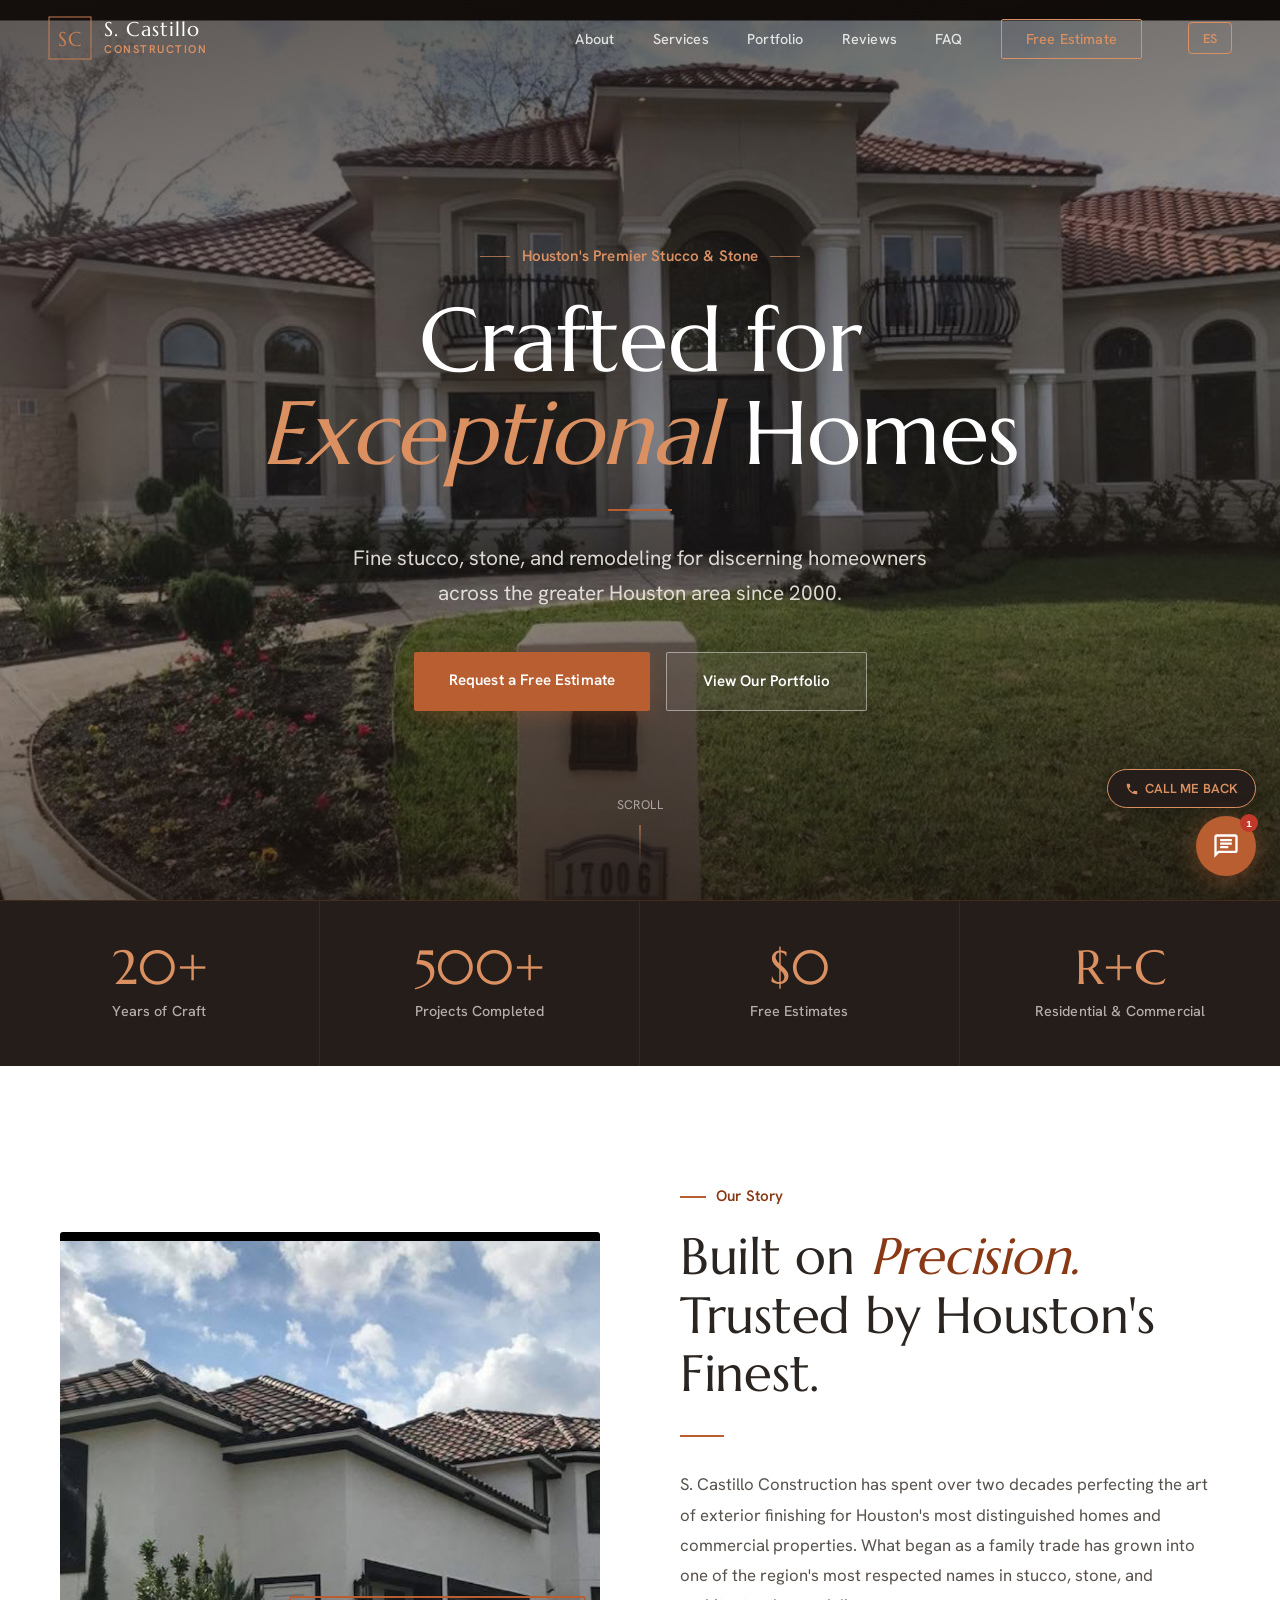
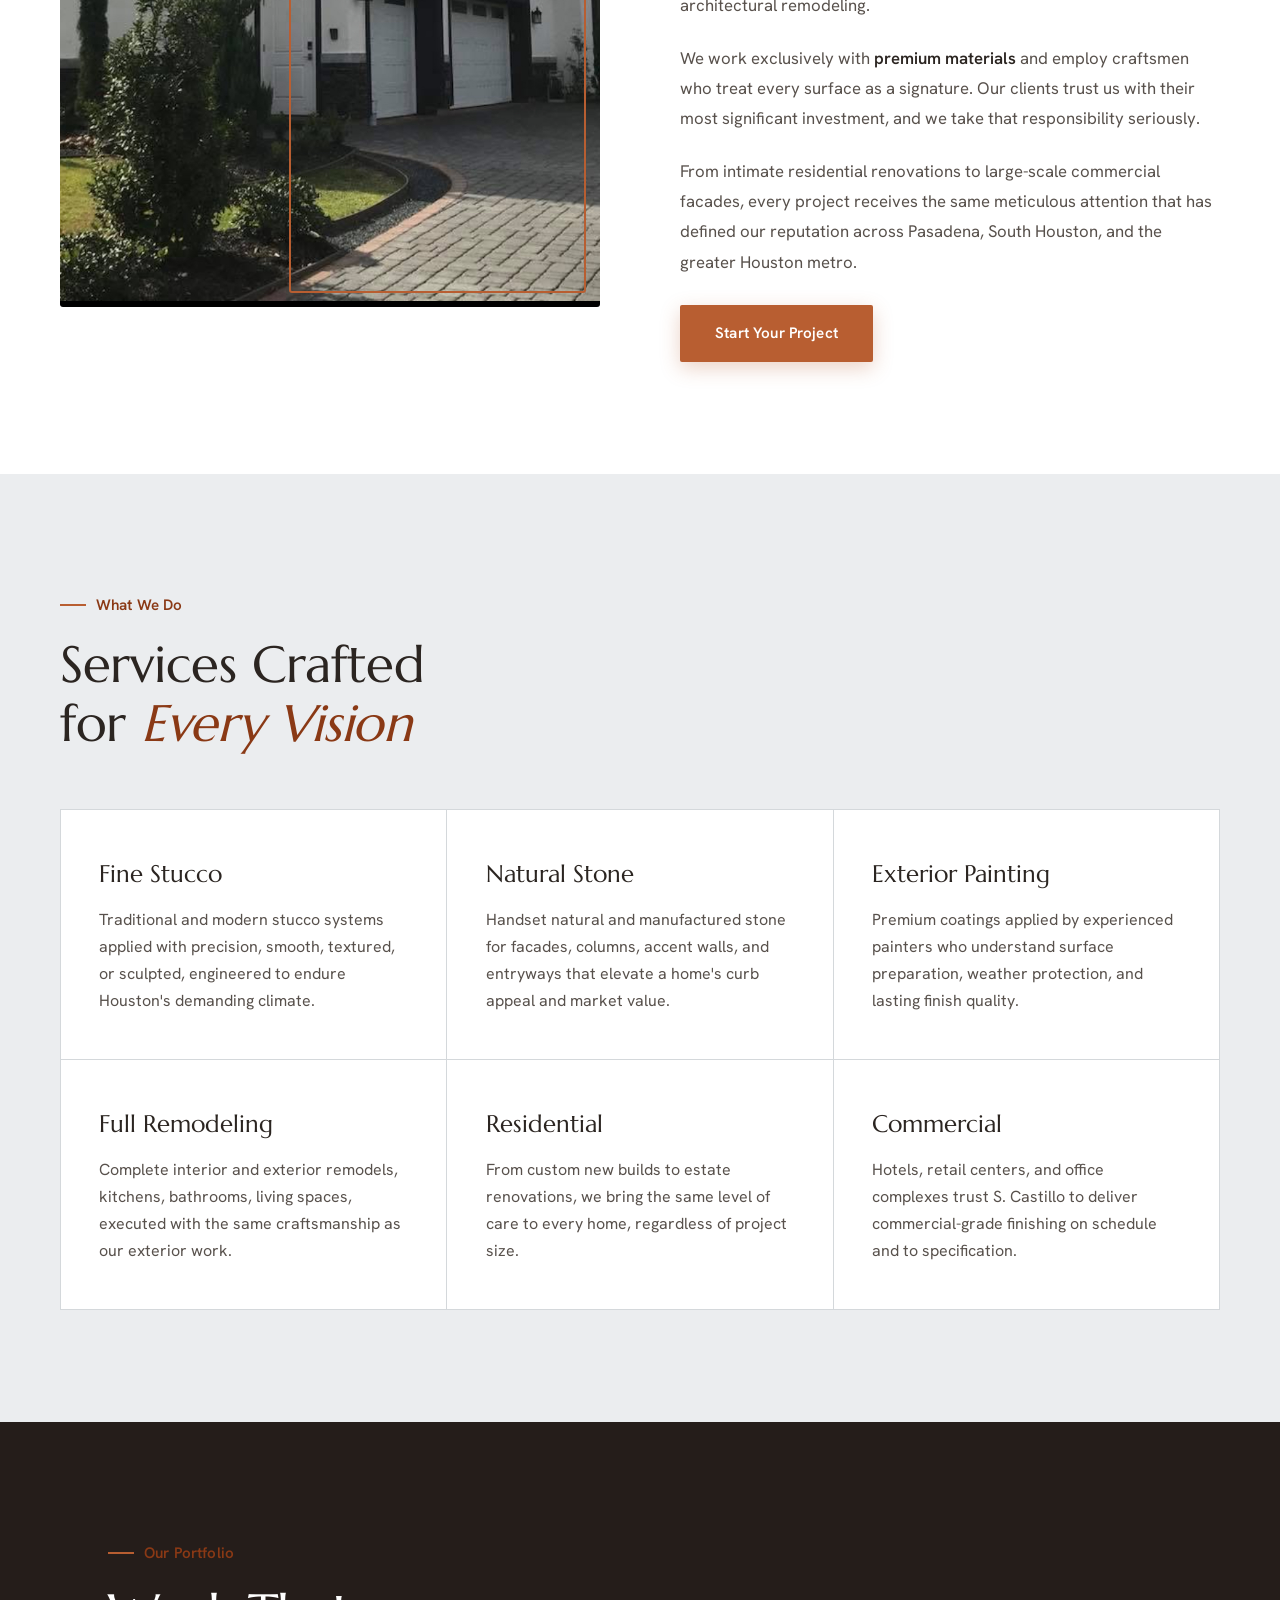
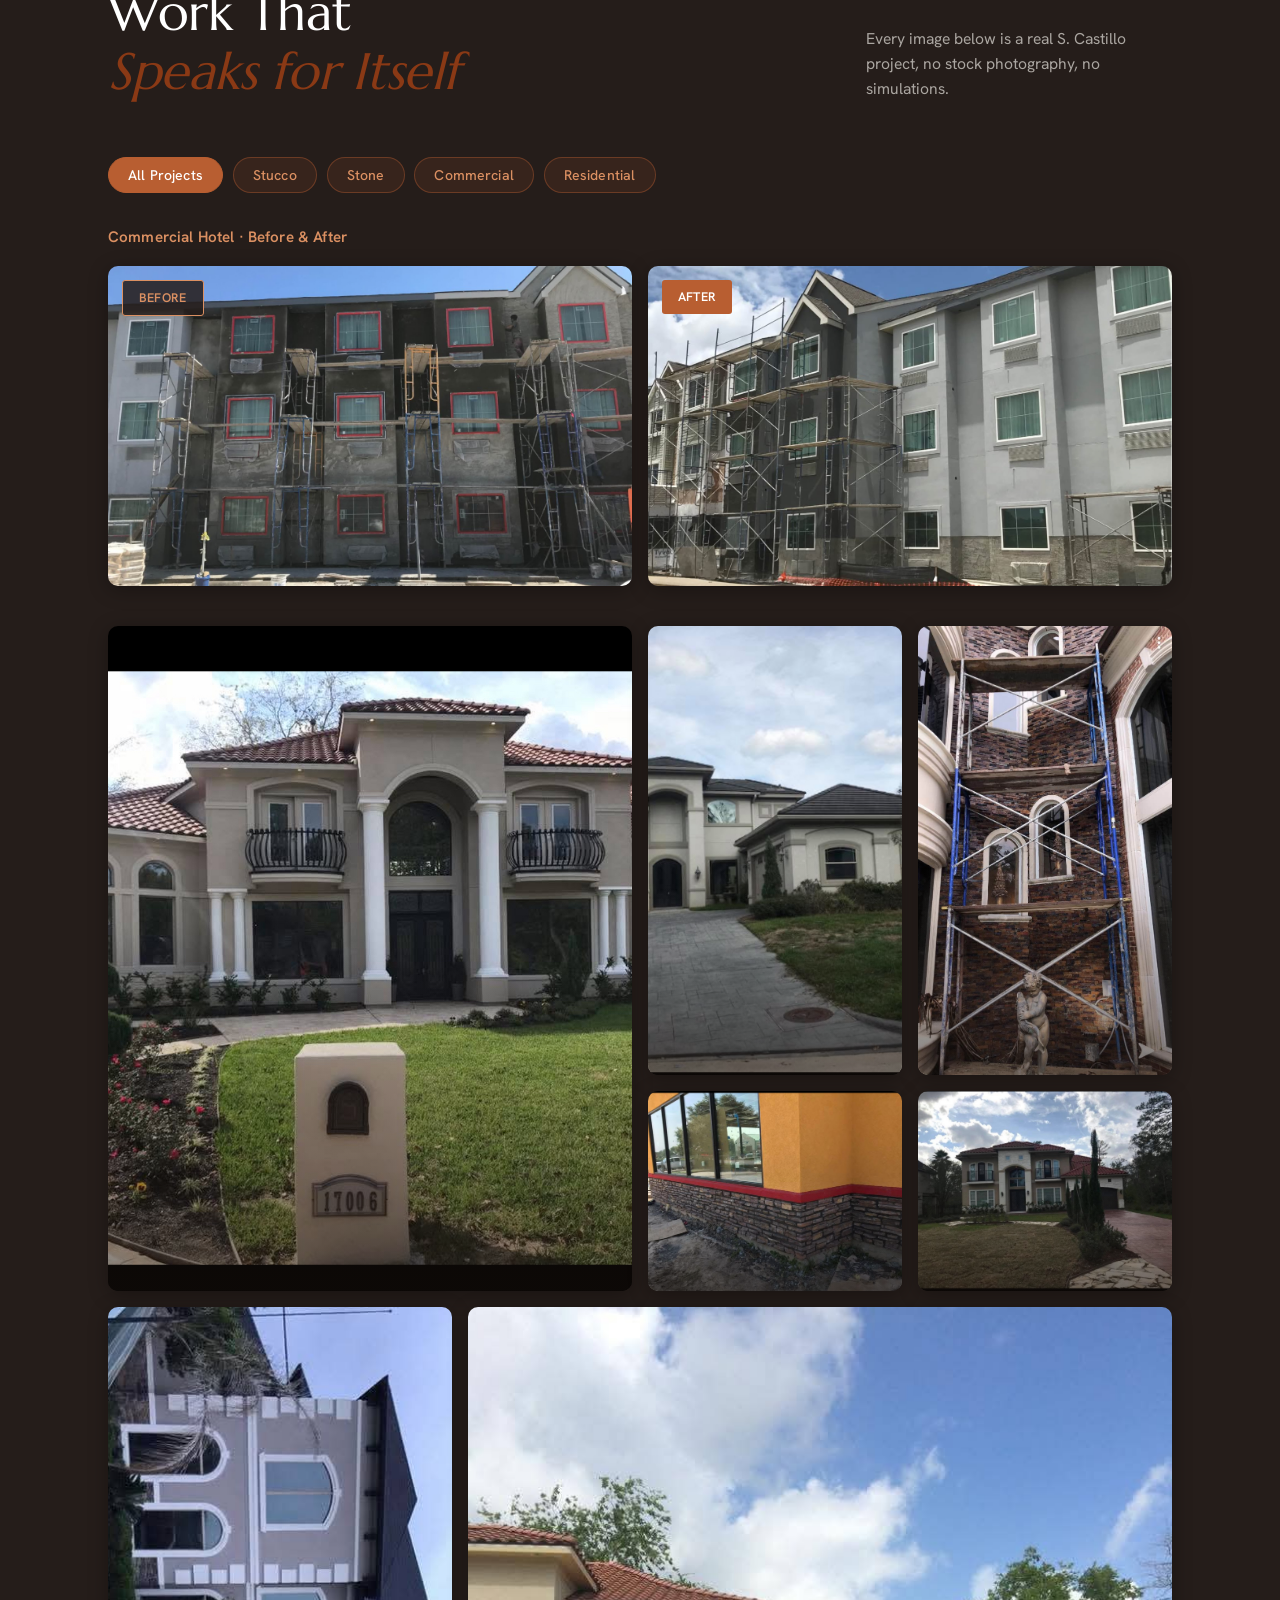
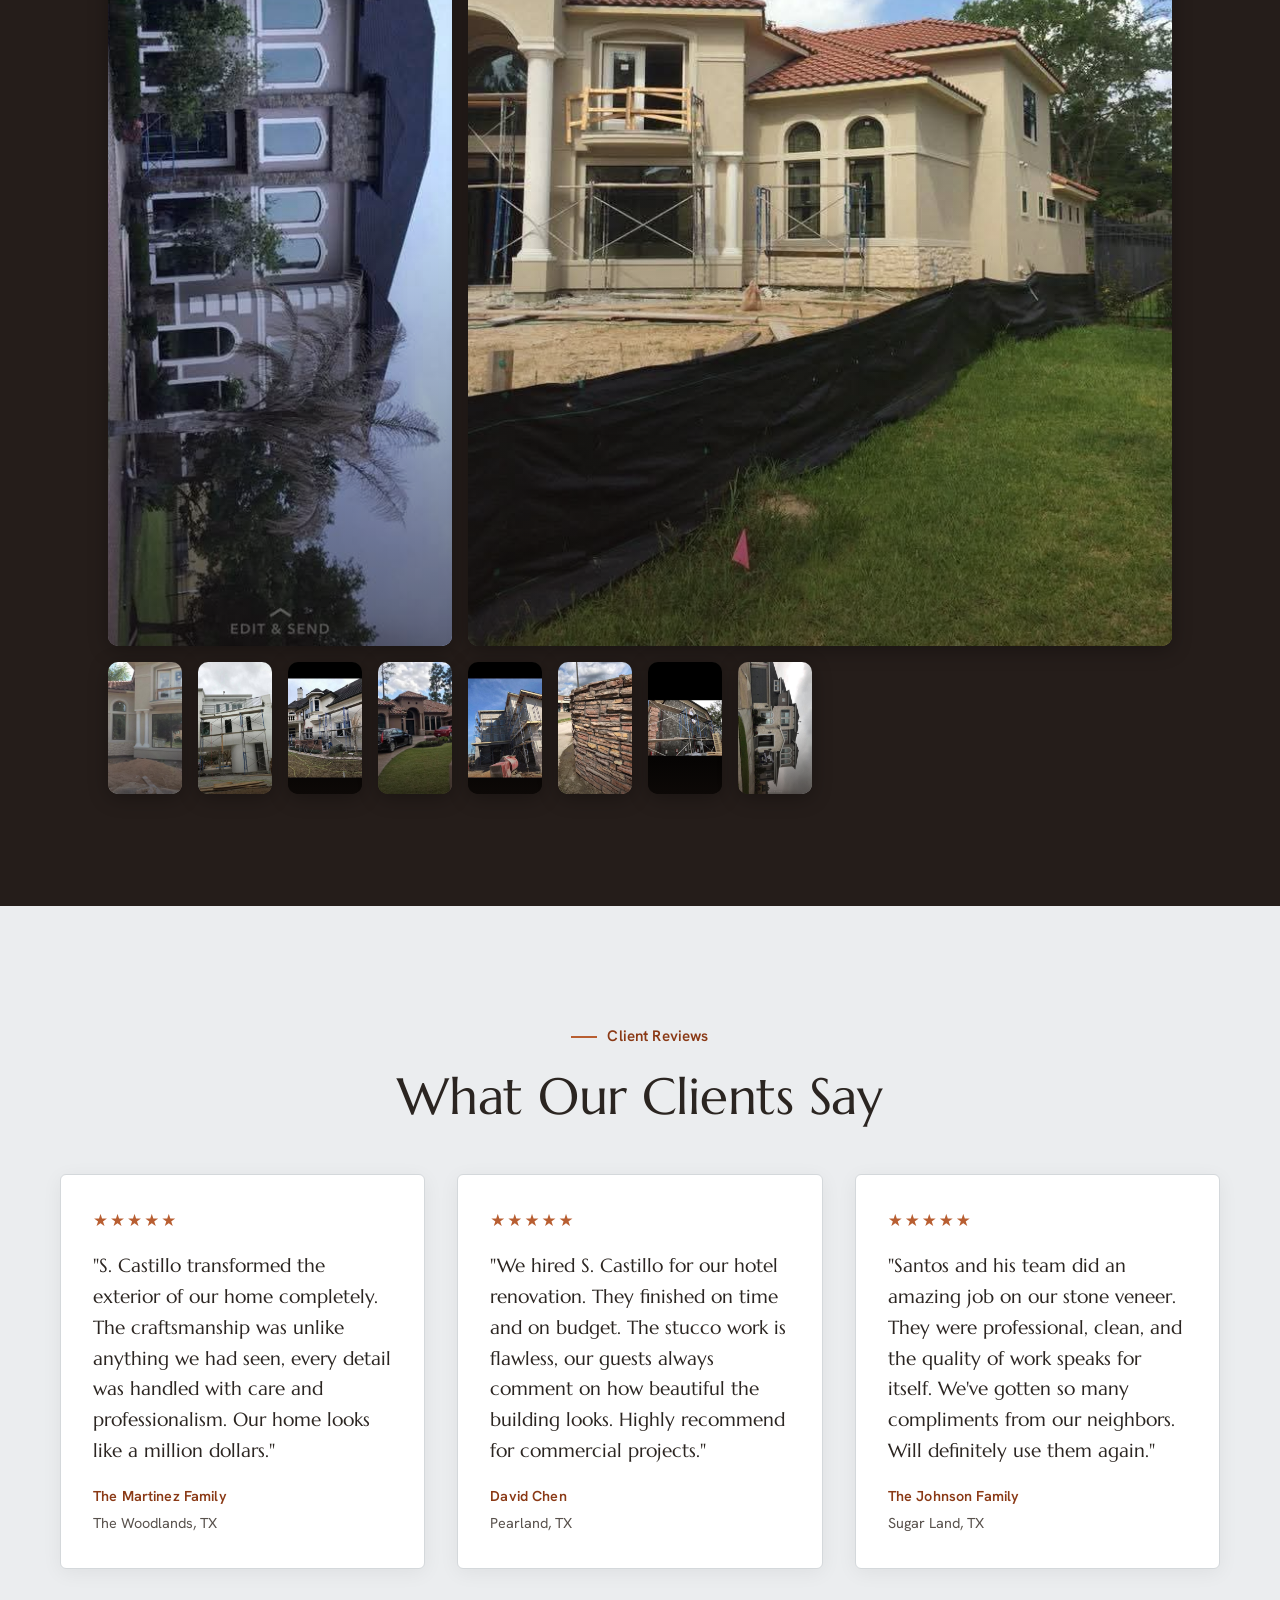
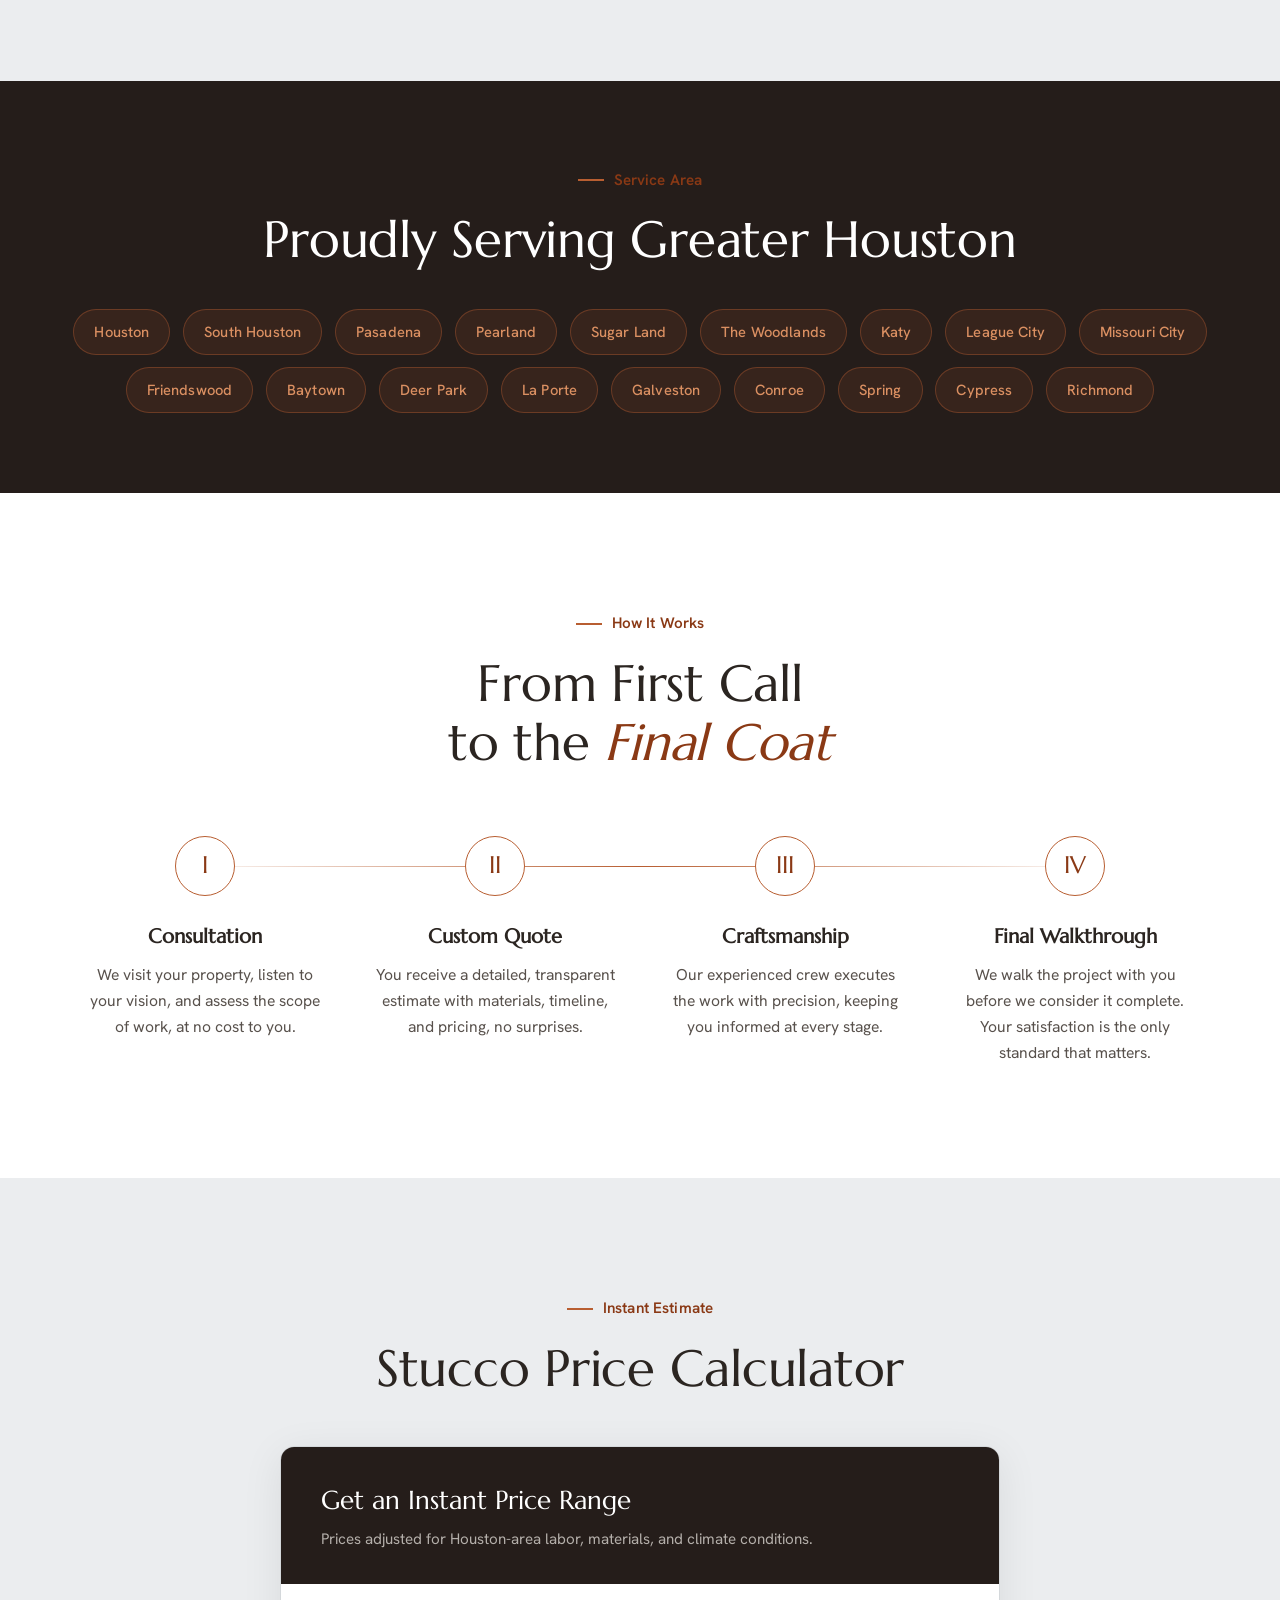
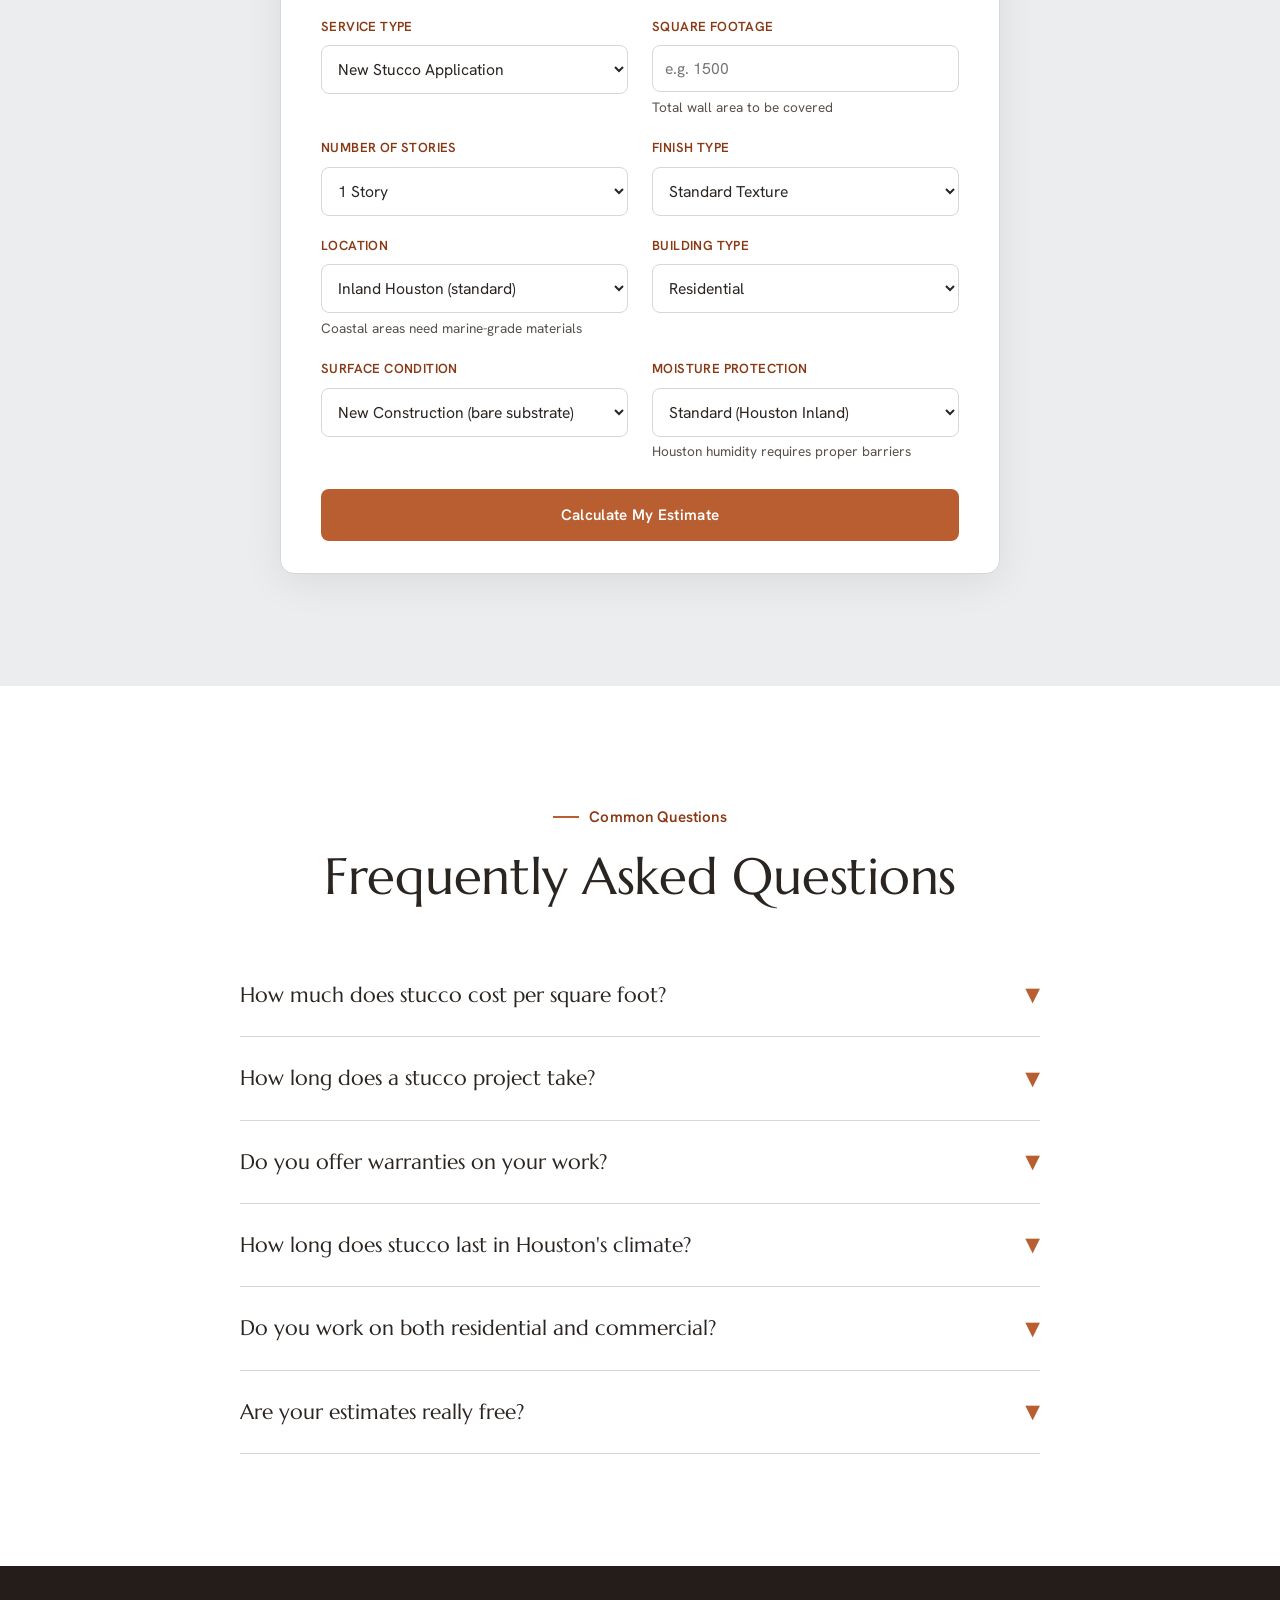
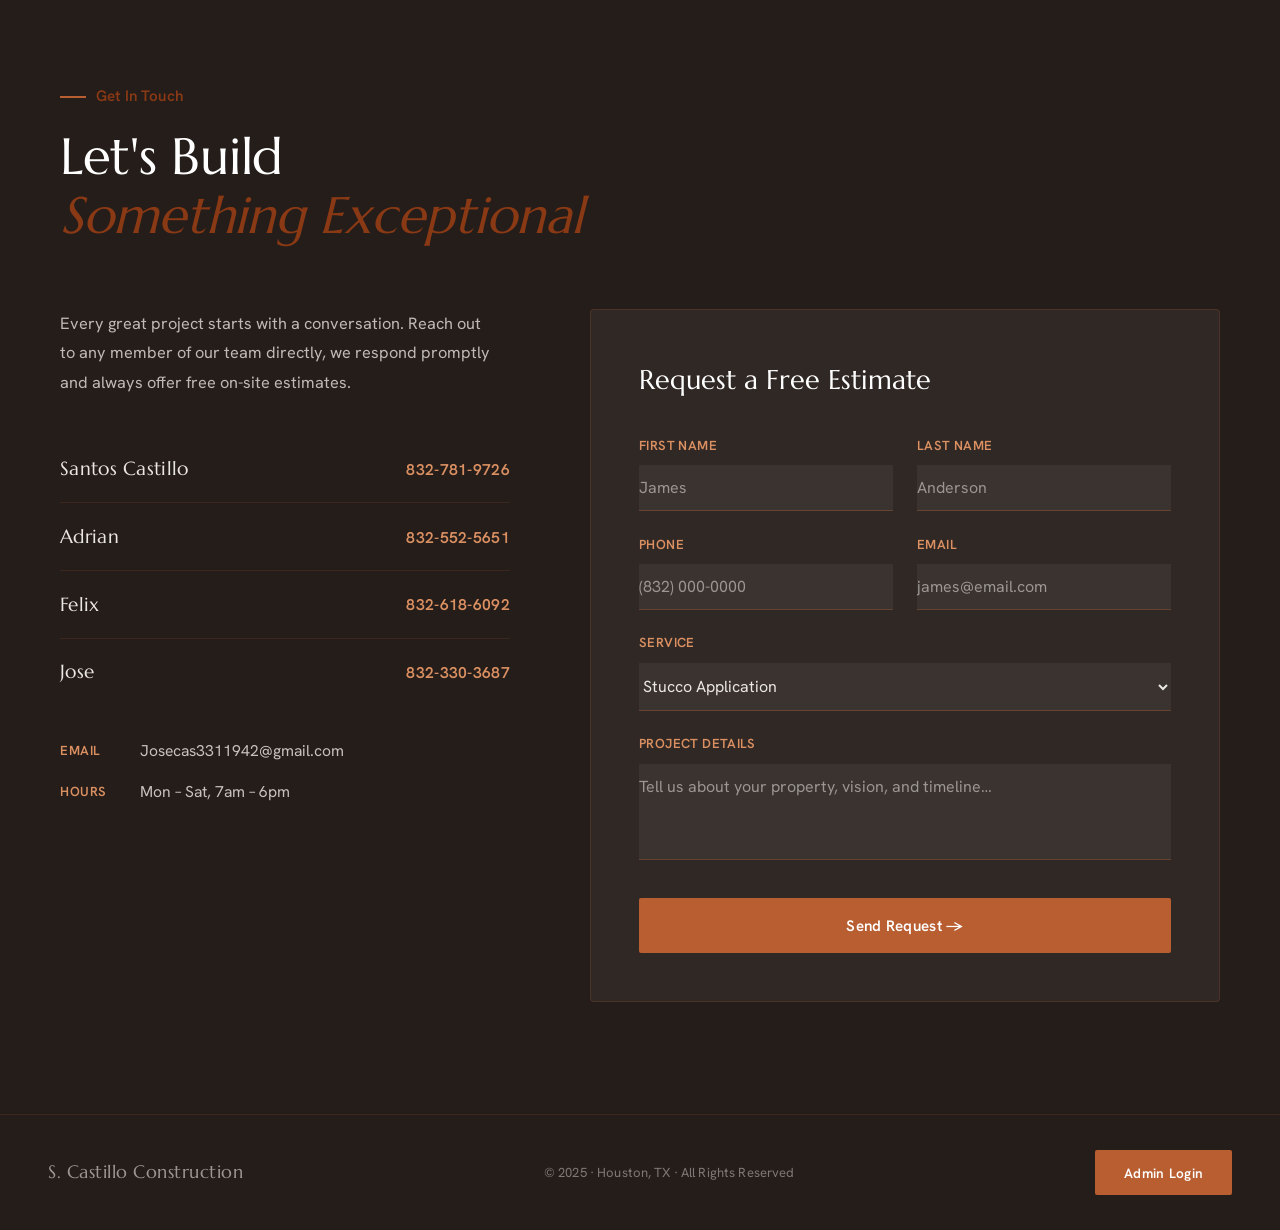
==== commit bef1b5ea: "Redesign site: material-driven premium rebrand, clears 42 design findings Run /impeccable init + cle" ====
--- a/index.html
+++ b/index.html
@@ -3,20 +3,20 @@
 <head>
   <meta charset="UTF-8"/>
   <meta name="viewport" content="width=device-width, initial-scale=1.0"/>
-  <title>S. Castillo Construction — Stucco, Stone & Remodeling | Houston TX</title>
-  <meta name="description" content="Houston's trusted stucco, natural stone, and exterior remodeling contractor. S. Castillo Construction serves South Houston, Pasadena, Pearland, Sugar Land, The Woodlands &amp; surrounding areas. Free estimates — call 832-781-9726."/>
+  <title>S. Castillo Construction · Stucco, Stone & Remodeling | Houston TX</title>
+  <meta name="description" content="Houston's trusted stucco, natural stone, and exterior remodeling contractor. S. Castillo Construction serves South Houston, Pasadena, Pearland, Sugar Land, The Woodlands &amp; surrounding areas. Free estimates, call 832-781-9726."/>
   <meta name="keywords" content="stucco contractor Houston, stucco repair Houston TX, natural stone work Houston, exterior remodeling Houston, stucco application, stone veneer Houston, commercial stucco Texas, residential stucco, South Houston contractor, Pasadena TX stucco, stucco company near me"/>
   <meta name="author" content="S. Castillo Construction"/>
   <meta name="robots" content="index, follow"/>
   <link rel="canonical" href="https://jc0271724-cyber.github.io/santos-castillo-stucco-site/"/>
-  <meta property="og:title" content="S. Castillo Construction — Stucco, Stone & Remodeling | Houston TX"/>
+  <meta property="og:title" content="S. Castillo Construction · Stucco, Stone & Remodeling | Houston TX"/>
   <meta property="og:description" content="Expert stucco, natural stone, and exterior remodeling in Houston TX. Real craftsmanship, free estimates. Call 832-781-9726."/>
   <meta property="og:type" content="website"/>
   <meta property="og:url" content="https://jc0271724-cyber.github.io/santos-castillo-stucco-site/"/>
   <meta property="og:image" content="https://jc0271724-cyber.github.io/santos-castillo-stucco-site/IMG_8173.jpg"/>
   <meta property="og:locale" content="en_US"/>
   <meta name="twitter:card" content="summary_large_image"/>
-  <meta name="twitter:title" content="S. Castillo Construction — Houston Stucco & Stone"/>
+  <meta name="twitter:title" content="S. Castillo Construction · Houston Stucco & Stone"/>
   <meta name="twitter:description" content="Expert stucco, stone, and exterior remodeling in Houston TX. Free estimates."/>
   <meta name="twitter:image" content="https://jc0271724-cyber.github.io/santos-castillo-stucco-site/IMG_8173.jpg"/>
   <meta name="geo.region" content="US-TX"/>
@@ -48,147 +48,155 @@
     "sameAs": []
   }
   </script>
-  <link href="https://fonts.googleapis.com/css2?family=Cormorant+Garamond:ital,wght@0,300;0,400;0,600;1,300;1,400&family=Inter:wght@300;400;500;600&display=swap" rel="stylesheet"/>
+  <link href="https://fonts.googleapis.com/css2?family=Hanken+Grotesk:wght@300;400;500;600;700&family=Marcellus&display=swap" rel="stylesheet"/>
   <style>
     *,*::before,*::after{box-sizing:border-box;margin:0;padding:0;}
     :root{
-      --navy:#0D1117;
-      --navy2:#161B24;
-      --gold:#B8975A;
-      --gold-light:#D4AF72;
-      --platinum:#E8E4DC;
-      --white:#FFFFFF;
-      --charcoal:#2C2C2C;
-      --gray:#6B6B6B;
-      --light-bg:#F7F5F2;
-    }
-    html{scroll-behavior:smooth;}
-    body{font-family:'Inter',sans-serif;background:var(--white);color:var(--charcoal);overflow-x:hidden;}
+      /* Material-driven premium palette (OKLCH). Warm terracotta accent,
+         espresso darks, cool-neutral limestone grounds. Token NAMES are kept
+         for backward-compat with inline styles; only the values changed. */
+      --navy:oklch(0.24 0.014 48);        /* espresso: dark sections */
+      --navy2:oklch(0.30 0.016 48);       /* espresso-2 */
+      --gold:oklch(0.58 0.13 45);         /* terracotta: brand accent */
+      --gold-light:oklch(0.72 0.11 52);   /* clay light: accent on dark */
+      --clay-ink:oklch(0.45 0.12 42);     /* deep clay: accent text on light (AA) */
+      --platinum:oklch(0.93 0.008 80);    /* plaster: light text on dark */
+      --white:#ffffff;
+      --charcoal:oklch(0.27 0.012 50);    /* ink: body text on light */
+      --gray:oklch(0.44 0.012 55);        /* stone: muted text on light (AA) */
+      --light-bg:oklch(0.945 0.004 250);  /* limestone: cool-neutral alt ground */
+      --line:oklch(0.88 0.006 250);       /* hairline on light */
+      --z-sticky:200;--z-overlay:900;--z-modal:950;--z-lightbox:999;
+    }
+    html{scroll-behavior:smooth;-webkit-text-size-adjust:100%;}
+    body{font-family:'Hanken Grotesk',system-ui,sans-serif;background:var(--white);color:var(--charcoal);overflow-x:hidden;font-size:17px;line-height:1.65;font-weight:400;-webkit-font-smoothing:antialiased;}
+    ::selection{background:var(--gold);color:#fff;}
+    a{color:var(--clay-ink);}
+    :focus-visible{outline:2px solid var(--gold);outline-offset:3px;}
 
     /* LOGO */
     .logo-mark{display:flex;align-items:center;gap:12px;text-decoration:none;}
     .logo-emblem{width:44px;height:44px;flex-shrink:0;}
     .logo-text-block{display:flex;flex-direction:column;line-height:1;}
-    .logo-name{font-family:'Cormorant Garamond',serif;font-size:1.15rem;font-weight:600;letter-spacing:3px;text-transform:uppercase;color:var(--white);}
-    .logo-sub{font-family:'Inter',sans-serif;font-size:.55rem;letter-spacing:4px;text-transform:uppercase;color:var(--gold);margin-top:3px;font-weight:500;}
+    .logo-name{font-family:'Marcellus',serif;font-size:1.25rem;font-weight:400;letter-spacing:1px;color:var(--white);}
+    .logo-sub{font-family:'Hanken Grotesk',sans-serif;font-size:.7rem;letter-spacing:1.5px;text-transform:uppercase;color:var(--gold-light);margin-top:4px;font-weight:600;}
 
     /* NAV */
-    nav{position:fixed;top:0;width:100%;z-index:200;padding:0 3rem;height:72px;display:flex;align-items:center;justify-content:space-between;transition:background .4s,box-shadow .4s;}
-    nav.scrolled{background:rgba(13,17,23,0.97);box-shadow:0 1px 0 rgba(184,151,90,0.2);}
-    .nav-links{display:flex;gap:2.5rem;list-style:none;align-items:center;}
-    .nav-links a{color:rgba(255,255,255,0.75);text-decoration:none;font-size:.72rem;letter-spacing:2.5px;text-transform:uppercase;font-weight:500;transition:color .2s;}
-    .nav-links a:hover{color:var(--gold);}
-    .nav-cta{background:transparent;border:1px solid var(--gold);color:var(--gold)!important;font-family:'Inter',sans-serif;font-size:.68rem;letter-spacing:2px;text-transform:uppercase;padding:.55rem 1.4rem;cursor:pointer;transition:background .2s,color .2s!important;text-decoration:none;font-weight:500;}
-    .nav-cta:hover{background:var(--gold);color:var(--navy)!important;}
+    nav{position:fixed;top:0;width:100%;z-index:var(--z-sticky);padding:0 3rem;height:76px;display:flex;align-items:center;justify-content:space-between;transition:background .4s,box-shadow .4s;}
+    nav.scrolled{background:oklch(0.24 0.014 48 / .97);box-shadow:0 1px 0 oklch(0.58 0.13 45 / .25);backdrop-filter:saturate(140%) blur(6px);}
+    .nav-links{display:flex;gap:2.4rem;list-style:none;align-items:center;}
+    .nav-links a{color:oklch(1 0 0 / .82);text-decoration:none;font-size:.9rem;letter-spacing:.01em;font-weight:500;transition:color .2s;}
+    .nav-links a:hover{color:var(--gold-light);}
+    .nav-cta{background:transparent;border:1px solid var(--gold-light);color:var(--gold-light)!important;font-family:'Hanken Grotesk',sans-serif;font-size:.85rem;letter-spacing:.02em;padding:.6rem 1.5rem;cursor:pointer;transition:background .2s,color .2s!important;text-decoration:none;font-weight:600;border-radius:2px;}
+    .nav-cta:hover{background:var(--gold);border-color:var(--gold);color:#fff!important;}
     /* HAMBURGER */
     .hamburger{display:none;background:none;border:none;cursor:pointer;padding:4px;z-index:201;}
-    .hamburger span{display:block;width:22px;height:2px;background:var(--gold);margin:5px 0;transition:all .3s;}
-    .mobile-lang{display:none;background:none;border:1px solid var(--gold);color:var(--gold);font-family:'Inter',sans-serif;font-size:.65rem;letter-spacing:2px;text-transform:uppercase;font-weight:600;padding:.35rem .7rem;cursor:pointer;border-radius:4px;margin-left:auto;margin-right:.5rem;}
+    .hamburger span{display:block;width:24px;height:2px;background:var(--gold-light);margin:5px 0;transition:all .3s;}
+    .mobile-lang{display:none;background:none;border:1px solid var(--gold-light);color:var(--gold-light);font-family:'Hanken Grotesk',sans-serif;font-size:.8rem;letter-spacing:.02em;text-transform:uppercase;font-weight:600;padding:.4rem .75rem;cursor:pointer;border-radius:4px;margin-left:auto;margin-right:.5rem;}
     @media(max-width:768px){
       nav{padding:0 1.5rem;}
       .hamburger{display:block;}
       .mobile-lang{display:block;}
-      .nav-links{display:none;position:fixed;top:72px;left:0;right:0;background:rgba(13,17,23,0.98);flex-direction:column;gap:0;padding:1rem 0;box-shadow:0 8px 24px rgba(0,0,0,0.4);}
+      .nav-links{display:none;position:fixed;top:76px;left:0;right:0;background:oklch(0.24 0.014 48 / .98);flex-direction:column;gap:0;padding:1rem 0;box-shadow:0 8px 24px rgba(0,0,0,0.4);}
       .nav-links.open{display:flex;}
-      .nav-links li{text-align:center;padding:.8rem 0;border-bottom:1px solid rgba(184,151,90,0.1);}
+      .nav-links li{text-align:center;padding:.9rem 0;border-bottom:1px solid oklch(0.58 0.13 45 / .15);}
       .nav-links li:last-child{border:none;}
       .nav-links .lang-toggle{margin:.5rem auto;display:inline-block;}
     }
 
     /* HERO */
-    .hero{position:relative;height:100vh;min-height:640px;display:flex;flex-direction:column;align-items:center;justify-content:center;text-align:center;overflow:hidden;}
-    .hero-bg{position:absolute;inset:0;background:url('IMG_8173.jpg') center 30%/cover no-repeat,linear-gradient(135deg,#1a1a2e 0%,#16213e 50%,#0f3460 100%);transform:scale(1.05);transition:transform 8s ease;}
+    .hero{position:relative;min-height:100vh;display:flex;flex-direction:column;align-items:center;justify-content:center;text-align:center;overflow:hidden;padding:7rem 1.5rem 4rem;}
+    .hero-bg{position:absolute;inset:0;background:url('IMG_8173.jpg') center 30%/cover no-repeat,linear-gradient(135deg,#2b2422 0%,#211c1a 100%);transform:scale(1.05);transition:transform 8s ease;}
     .hero-bg.loaded{transform:scale(1);}
-    .hero-overlay{position:absolute;inset:0;background:linear-gradient(170deg,rgba(13,17,23,0.75) 0%,rgba(13,17,23,0.45) 50%,rgba(13,17,23,0.82) 100%);}
-    .hero-content{position:relative;z-index:2;padding:0 1.5rem;}
-    .hero-eyebrow{display:inline-flex;align-items:center;gap:12px;font-size:.65rem;letter-spacing:4px;text-transform:uppercase;color:var(--gold);font-weight:500;margin-bottom:2rem;}
-    .hero-eyebrow::before,.hero-eyebrow::after{content:'';width:32px;height:1px;background:var(--gold);opacity:.6;}
-    .hero-h1{font-family:'Cormorant Garamond',serif;font-size:clamp(3rem,8vw,6.5rem);font-weight:300;color:var(--white);line-height:1.0;letter-spacing:2px;margin-bottom:.5rem;}
+    .hero-overlay{position:absolute;inset:0;background:linear-gradient(170deg,oklch(0.20 0.014 48 / .72) 0%,oklch(0.20 0.014 48 / .40) 50%,oklch(0.18 0.014 48 / .85) 100%);}
+    .hero-content{position:relative;z-index:2;padding:0 1.5rem;max-width:920px;}
+    .hero-eyebrow{display:inline-flex;align-items:center;gap:12px;font-size:.95rem;letter-spacing:.01em;color:var(--gold-light);font-weight:600;margin-bottom:1.6rem;}
+    .hero-eyebrow::before,.hero-eyebrow::after{content:'';width:30px;height:1px;background:var(--gold-light);opacity:.7;}
+    .hero-h1{font-family:'Marcellus',serif;font-size:clamp(2.8rem,7vw,5.6rem);font-weight:400;color:var(--white);line-height:1.04;letter-spacing:-0.01em;margin-bottom:1rem;text-wrap:balance;}
     .hero-h1 em{font-style:italic;color:var(--gold-light);}
-    .hero-rule{width:60px;height:1px;background:var(--gold);margin:1.8rem auto;}
-    .hero-sub{font-family:'Cormorant Garamond',serif;font-size:clamp(1rem,2vw,1.25rem);font-weight:300;font-style:italic;color:rgba(232,228,220,0.85);letter-spacing:.5px;margin-bottom:3rem;}
-    .hero-actions{display:flex;gap:1.2rem;justify-content:center;flex-wrap:wrap;}
-    .btn-gold{background:var(--gold);color:var(--navy);font-family:'Inter',sans-serif;font-size:.7rem;letter-spacing:2.5px;text-transform:uppercase;font-weight:600;padding:.9rem 2.2rem;text-decoration:none;transition:background .2s,transform .15s;display:inline-block;}
-    .btn-gold:hover{background:var(--gold-light);transform:translateY(-1px);}
-    .btn-ghost{background:transparent;color:var(--white);font-family:'Inter',sans-serif;font-size:.7rem;letter-spacing:2.5px;text-transform:uppercase;font-weight:500;padding:.9rem 2.2rem;text-decoration:none;border:1px solid rgba(255,255,255,0.4);transition:border-color .2s,color .2s;display:inline-block;}
-    .btn-ghost:hover{border-color:var(--gold);color:var(--gold);}
-    .hero-scroll{position:absolute;bottom:2.5rem;left:50%;transform:translateX(-50%);display:flex;flex-direction:column;align-items:center;gap:.5rem;color:rgba(255,255,255,0.4);font-size:.6rem;letter-spacing:3px;text-transform:uppercase;z-index:2;}
-    .scroll-line{width:1px;height:40px;background:linear-gradient(to bottom,var(--gold),transparent);animation:scrollPulse 2s infinite;}
+    .hero-rule{width:64px;height:2px;background:var(--gold);margin:1.8rem auto;}
+    .hero-sub{font-family:'Hanken Grotesk',sans-serif;font-size:clamp(1.05rem,2vw,1.3rem);font-weight:400;color:oklch(0.93 0.008 80 / .92);line-height:1.7;margin:0 auto 2.6rem;max-width:60ch;}
+    .hero-actions{display:flex;gap:1rem;justify-content:center;flex-wrap:wrap;}
+    .btn-gold{background:var(--gold);color:#fff;font-family:'Hanken Grotesk',sans-serif;font-size:.95rem;letter-spacing:.01em;font-weight:600;padding:1rem 2.2rem;text-decoration:none;transition:background .2s,transform .15s,box-shadow .2s;display:inline-block;border-radius:2px;box-shadow:0 6px 20px oklch(0.58 0.13 45 / .28);}
+    .btn-gold:hover{background:oklch(0.52 0.13 43);transform:translateY(-2px);box-shadow:0 10px 28px oklch(0.58 0.13 45 / .38);}
+    .btn-ghost{background:oklch(1 0 0 / .06);color:var(--white);font-family:'Hanken Grotesk',sans-serif;font-size:.95rem;letter-spacing:.01em;font-weight:600;padding:1rem 2.2rem;text-decoration:none;border:1px solid oklch(1 0 0 / .45);transition:border-color .2s,background .2s;display:inline-block;border-radius:2px;}
+    .btn-ghost:hover{border-color:var(--gold-light);background:oklch(1 0 0 / .12);}
+    .hero-scroll{position:absolute;bottom:2.2rem;left:50%;transform:translateX(-50%);display:flex;flex-direction:column;align-items:center;gap:.6rem;color:oklch(1 0 0 / .55);font-size:.78rem;letter-spacing:.04em;text-transform:uppercase;z-index:2;}
+    .scroll-line{width:1px;height:40px;background:linear-gradient(to bottom,var(--gold-light),transparent);animation:scrollPulse 2s infinite;}
     @keyframes scrollPulse{0%,100%{opacity:.4;}50%{opacity:1;}}
 
     /* STATS */
-    .intro-strip{background:var(--navy);display:grid;grid-template-columns:repeat(4,1fr);border-top:1px solid rgba(184,151,90,0.2);}
-    .intro-stat{padding:2.5rem 2rem;text-align:center;border-right:1px solid rgba(184,151,90,0.15);}
+    .intro-strip{background:var(--navy);display:grid;grid-template-columns:repeat(4,1fr);border-top:1px solid oklch(0.58 0.13 45 / .22);}
+    .intro-stat{padding:2.6rem 2rem;text-align:center;border-right:1px solid oklch(0.58 0.13 45 / .15);}
     .intro-stat:last-child{border-right:none;}
-    .stat-num{font-family:'Cormorant Garamond',serif;font-size:2.8rem;font-weight:300;color:var(--gold);line-height:1;}
-    .stat-label{font-size:.65rem;letter-spacing:3px;text-transform:uppercase;color:rgba(232,228,220,0.5);margin-top:.5rem;font-weight:500;}
-    @media(max-width:600px){.intro-strip{grid-template-columns:repeat(2,1fr);}.intro-stat:nth-child(2){border-right:none;}.intro-stat:nth-child(3){border-top:1px solid rgba(184,151,90,0.15);}}
+    .stat-num{font-family:'Marcellus',serif;font-size:3rem;font-weight:400;color:var(--gold-light);line-height:1;}
+    .stat-label{font-size:.9rem;letter-spacing:.01em;color:oklch(0.93 0.008 80 / .72);margin-top:.6rem;font-weight:500;}
+    @media(max-width:600px){.intro-strip{grid-template-columns:repeat(2,1fr);}.intro-stat:nth-child(2){border-right:none;}.intro-stat:nth-child(3){border-top:1px solid oklch(0.58 0.13 45 / .15);}}
 
     /* SECTIONS */
     .section{padding:7rem 3rem;}
     @media(max-width:768px){.section{padding:5rem 1.5rem;}}
     .container{max-width:1160px;margin:0 auto;}
-    .eyebrow{display:inline-flex;align-items:center;gap:10px;font-size:.63rem;letter-spacing:4px;text-transform:uppercase;color:var(--gold);font-weight:500;margin-bottom:1.2rem;}
-    .eyebrow::before{content:'';width:24px;height:1px;background:var(--gold);}
-    .display-title{font-family:'Cormorant Garamond',serif;font-size:clamp(2rem,4vw,3.2rem);font-weight:300;color:var(--charcoal);line-height:1.15;letter-spacing:.5px;}
-    .display-title em{font-style:italic;color:var(--gold);}
+    .eyebrow{display:inline-flex;align-items:center;gap:10px;font-size:.95rem;letter-spacing:.01em;color:var(--clay-ink);font-weight:600;margin-bottom:1.1rem;}
+    .eyebrow::before{content:'';width:26px;height:2px;background:var(--gold);}
+    .display-title{font-family:'Marcellus',serif;font-size:clamp(2.1rem,4vw,3.2rem);font-weight:400;color:var(--charcoal);line-height:1.15;letter-spacing:-0.005em;text-wrap:balance;}
+    .display-title em{font-style:italic;color:var(--clay-ink);}
 
     /* ABOUT */
     #about{background:var(--white);}
-    .split{display:grid;grid-template-columns:1fr 1fr;gap:6rem;align-items:center;}
+    .split{display:grid;grid-template-columns:1fr 1fr;gap:5rem;align-items:center;}
     @media(max-width:768px){.split{grid-template-columns:1fr;gap:3rem;}}
     .split-img-wrap{position:relative;}
-    .split-img{width:100%;aspect-ratio:4/5;object-fit:cover;display:block;background:linear-gradient(145deg,#2c2c2c 0%,#B8975A 100%);}
-    .split-img-accent{position:absolute;bottom:-20px;right:-20px;width:60%;aspect-ratio:1;border:1px solid var(--gold);z-index:-1;}
-    .split-text p{font-size:.95rem;line-height:1.9;color:var(--gray);margin-top:1.5rem;font-weight:300;}
-    .split-text p strong{color:var(--charcoal);font-weight:500;}
-    .about-rule{width:40px;height:1px;background:var(--gold);margin:2rem 0;}
+    .split-img{width:100%;aspect-ratio:4/5;object-fit:cover;display:block;background:linear-gradient(145deg,oklch(0.27 0.012 50),oklch(0.58 0.13 45));border-radius:3px;}
+    .split-img-accent{position:absolute;bottom:14px;right:14px;width:55%;aspect-ratio:1;border:2px solid var(--gold);z-index:0;pointer-events:none;border-radius:3px;}
+    .split-text{position:relative;}
+    .split-text p{font-size:1.05rem;line-height:1.8;color:var(--gray);margin-top:1.4rem;font-weight:400;max-width:60ch;}
+    .split-text p strong{color:var(--charcoal);font-weight:600;}
+    .about-rule{width:44px;height:2px;background:var(--gold);margin:2rem 0;}
 
     /* SERVICES */
     #services{background:var(--light-bg);}
-    .services-grid{display:grid;grid-template-columns:repeat(3,1fr);gap:1px;background:rgba(0,0,0,0.08);margin-top:4rem;}
+    .services-grid{display:grid;grid-template-columns:repeat(3,1fr);gap:1px;background:var(--line);margin-top:3.5rem;border:1px solid var(--line);}
     @media(max-width:768px){.services-grid{grid-template-columns:1fr;}}
-    .service-tile{background:var(--white);padding:3rem 2.5rem;transition:background .3s;position:relative;overflow:hidden;}
-    .service-tile::after{content:'';position:absolute;bottom:0;left:0;width:0;height:2px;background:var(--gold);transition:width .4s ease;}
+    .service-tile{background:var(--white);padding:2.8rem 2.4rem;transition:background .3s;position:relative;overflow:hidden;}
+    .service-tile::after{content:'';position:absolute;bottom:0;left:0;width:100%;height:3px;background:var(--gold);transform:scaleX(0);transform-origin:left;transition:transform .4s ease;}
     .service-tile:hover{background:var(--navy);}
-    .service-tile:hover::after{width:100%;}
-    .service-tile:hover .tile-num{color:rgba(184,151,90,0.3);}
-    .service-tile:hover .tile-title,.service-tile:hover .tile-desc{color:var(--white);}
-    .service-tile:hover .tile-desc{color:rgba(232,228,220,0.6);}
-    .tile-num{font-family:'Cormorant Garamond',serif;font-size:3.5rem;font-weight:300;color:rgba(0,0,0,0.06);line-height:1;transition:color .3s;margin-bottom:.5rem;}
-    .tile-title{font-family:'Cormorant Garamond',serif;font-size:1.5rem;font-weight:400;color:var(--charcoal);margin-bottom:.8rem;transition:color .3s;}
-    .tile-desc{font-size:.85rem;line-height:1.8;color:var(--gray);font-weight:300;transition:color .3s;}
+    .service-tile:hover::after{transform:scaleX(1);}
+    .service-tile:hover .tile-title{color:var(--white);}
+    .service-tile:hover .tile-desc{color:oklch(0.93 0.008 80 / .72);}
+    .tile-title{font-family:'Marcellus',serif;font-size:1.5rem;font-weight:400;color:var(--charcoal);margin-bottom:.7rem;transition:color .3s;}
+    .tile-desc{font-size:1rem;line-height:1.7;color:var(--gray);font-weight:400;transition:color .3s;}
 
     /* GALLERY */
     #gallery{background:var(--navy);padding:7rem 0;}
     #gallery .container{padding:0 3rem;}
     @media(max-width:768px){#gallery .container{padding:0 1.2rem;}}
     .gallery-intro{display:flex;justify-content:space-between;align-items:flex-end;margin-bottom:3.5rem;flex-wrap:wrap;gap:1.5rem;}
-    .gallery-note{font-size:.8rem;color:rgba(232,228,220,0.4);font-style:italic;max-width:280px;line-height:1.6;}
+    .gallery-note{font-size:.98rem;color:oklch(0.93 0.008 80 / .68);max-width:34ch;line-height:1.6;}
 
     /* Before/After */
     .before-after-wrap{margin-bottom:2.5rem;}
-    .before-after-label{font-size:.7rem;letter-spacing:3px;text-transform:uppercase;color:var(--gold);font-weight:500;margin-bottom:1rem;display:block;}
+    .before-after-label{font-size:.95rem;letter-spacing:.01em;color:var(--gold-light);font-weight:600;margin-bottom:1rem;display:block;}
     .before-after-grid{display:grid;grid-template-columns:1fr 1fr;gap:16px;}
-    .ba-item{position:relative;overflow:hidden;cursor:pointer;border-radius:12px;box-shadow:0 4px 20px rgba(0,0,0,0.3);}
-    .ba-item img{width:100%;height:320px;object-fit:cover;display:block;transition:transform .5s ease;background:linear-gradient(135deg,#1a1a2e,#0D1117);}
+    .ba-item{position:relative;overflow:hidden;cursor:pointer;border-radius:10px;box-shadow:0 4px 20px rgba(0,0,0,0.3);}
+    .ba-item img{width:100%;height:320px;object-fit:cover;display:block;transition:transform .5s ease;background:linear-gradient(135deg,oklch(0.30 0.016 48),oklch(0.24 0.014 48));}
     .ba-item:hover img{transform:scale(1.04);}
-    .badge-pill{position:absolute;top:14px;left:14px;font-size:.6rem;letter-spacing:2px;text-transform:uppercase;font-weight:600;padding:.4rem 1rem;border-radius:20px;}
-    .badge-before{background:rgba(13,17,23,0.85);color:var(--gold);border:1px solid var(--gold);}
-    .badge-after{background:var(--gold);color:var(--navy);}
-    .ba-overlay{position:absolute;inset:0;background:rgba(13,17,23,0);display:flex;align-items:flex-end;padding:1.4rem;transition:background .3s;border-radius:12px;}
-    .ba-item:hover .ba-overlay{background:rgba(13,17,23,0.4);}
-    .ba-label{font-family:'Cormorant Garamond',serif;font-size:1rem;font-style:italic;color:var(--white);opacity:0;transform:translateY(6px);transition:opacity .3s,transform .3s;}
+    .badge-pill{position:absolute;top:14px;left:14px;font-size:.78rem;letter-spacing:.02em;text-transform:uppercase;font-weight:600;padding:.4rem 1rem;border-radius:3px;}
+    .badge-before{background:oklch(0.24 0.014 48 / .85);color:var(--gold-light);border:1px solid var(--gold-light);}
+    .badge-after{background:var(--gold);color:#fff;}
+    .ba-overlay{position:absolute;inset:0;background:oklch(0.20 0.014 48 / 0);display:flex;align-items:flex-end;padding:1.4rem;transition:background .3s;border-radius:10px;}
+    .ba-item:hover .ba-overlay{background:oklch(0.20 0.014 48 / .4);}
+    .ba-label{font-family:'Marcellus',serif;font-size:1.1rem;color:var(--white);opacity:0;transform:translateY(6px);transition:opacity .3s,transform .3s;}
     .ba-item:hover .ba-label{opacity:1;transform:translateY(0);}
 
     /* Main gallery masonry */
     .gallery-masonry{display:grid;grid-template-columns:repeat(12,1fr);grid-template-rows:auto;gap:16px;}
-    .gitem{overflow:hidden;cursor:pointer;position:relative;border-radius:12px;box-shadow:0 4px 20px rgba(0,0,0,0.3);}
-    .gitem img{width:100%;height:100%;object-fit:cover;display:block;transition:transform .6s ease,filter .3s;background:linear-gradient(135deg,#1a1a2e,#0D1117);}
+    .gitem{overflow:hidden;cursor:pointer;position:relative;border-radius:10px;box-shadow:0 4px 20px rgba(0,0,0,0.3);}
+    .gitem img{width:100%;height:100%;object-fit:cover;display:block;transition:transform .6s ease,filter .3s;background:linear-gradient(135deg,oklch(0.30 0.016 48),oklch(0.24 0.014 48));}
     .gitem:hover img{transform:scale(1.05);filter:brightness(1.08);}
-    .gitem-overlay{position:absolute;inset:0;background:linear-gradient(to top,rgba(13,17,23,0.5) 0%,rgba(13,17,23,0) 50%);display:flex;align-items:flex-end;padding:1.5rem;transition:background .3s;border-radius:12px;}
-    .gitem:hover .gitem-overlay{background:linear-gradient(to top,rgba(13,17,23,0.7) 0%,rgba(13,17,23,0.1) 60%);}
-    .gitem-label{font-family:'Cormorant Garamond',serif;font-size:1.05rem;font-style:italic;color:var(--white);opacity:0;transform:translateY(8px);transition:opacity .3s,transform .3s;}
+    .gitem-overlay{position:absolute;inset:0;background:linear-gradient(to top,oklch(0.18 0.014 48 / .55) 0%,oklch(0.18 0.014 48 / 0) 50%);display:flex;align-items:flex-end;padding:1.5rem;transition:background .3s;border-radius:10px;}
+    .gitem:hover .gitem-overlay{background:linear-gradient(to top,oklch(0.18 0.014 48 / .72) 0%,oklch(0.18 0.014 48 / .1) 60%);}
+    .gitem-label{font-family:'Marcellus',serif;font-size:1.1rem;color:var(--white);opacity:0;transform:translateY(8px);transition:opacity .3s,transform .3s;}
     .gitem:hover .gitem-label{opacity:1;transform:translateY(0);}
     .gitem:nth-child(1){grid-column:1/7;grid-row:1/3;min-height:420px;}
     .gitem:nth-child(2){grid-column:7/10;grid-row:1;min-height:200px;}
@@ -203,207 +211,214 @@
       .gitem:nth-child(1){grid-column:auto;min-height:280px;}
       .before-after-grid{grid-template-columns:1fr;gap:14px;}
       .ba-item img{height:240px;}
-      .gitem-overlay{background:linear-gradient(to top,rgba(13,17,23,0.5) 0%,rgba(13,17,23,0) 40%);}
-      .gitem-label{opacity:1;transform:translateY(0);font-size:.95rem;}
+      .gitem-overlay{background:linear-gradient(to top,oklch(0.18 0.014 48 / .55) 0%,oklch(0.18 0.014 48 / 0) 40%);}
+      .gitem-label{opacity:1;transform:translateY(0);font-size:1rem;}
     }
 
     /* LIGHTBOX */
-    .lightbox{display:none;position:fixed;inset:0;background:rgba(0,0,0,.95);z-index:999;align-items:center;justify-content:center;}
+    .lightbox{display:none;position:fixed;inset:0;background:rgba(0,0,0,.95);z-index:var(--z-lightbox);align-items:center;justify-content:center;}
     .lightbox.active{display:flex;}
     .lightbox img{max-width:90vw;max-height:88vh;object-fit:contain;}
-    .lb-close{position:absolute;top:1.5rem;right:2rem;color:rgba(255,255,255,.5);font-size:2rem;cursor:pointer;transition:color .2s;line-height:1;background:none;border:none;}
-    .lb-close:hover{color:var(--gold);}
+    .lb-close{position:absolute;top:1.5rem;right:2rem;color:oklch(1 0 0 / .6);font-size:2rem;cursor:pointer;transition:color .2s;line-height:1;background:none;border:none;}
+    .lb-close:hover{color:var(--gold-light);}
 
     /* TESTIMONIAL */
     #testimonial{background:var(--light-bg);}
     .testimonial-wrap{max-width:800px;margin:0 auto;text-align:center;padding:4rem 2rem;}
-    .quote-mark{font-family:'Cormorant Garamond',serif;font-size:6rem;line-height:.5;color:var(--gold);opacity:.3;display:block;margin-bottom:1rem;}
-    .testimonial-text{font-family:'Cormorant Garamond',serif;font-size:clamp(1.3rem,2.5vw,1.9rem);font-weight:300;font-style:italic;color:var(--charcoal);line-height:1.6;}
-    .testimonial-author{margin-top:2rem;font-size:.7rem;letter-spacing:3px;text-transform:uppercase;color:var(--gold);font-weight:500;}
+    .quote-mark{font-family:'Marcellus',serif;font-size:5rem;line-height:.6;opacity:.35;display:block;margin-bottom:1rem;}
+    .testimonial-text{font-family:'Marcellus',serif;font-size:clamp(1.4rem,2.5vw,2rem);font-weight:400;color:var(--charcoal);line-height:1.5;}
+    .testimonial-author{margin-top:2rem;font-size:.95rem;letter-spacing:.01em;color:var(--clay-ink);font-weight:600;}
 
     /* PROCESS */
     #process{background:var(--white);}
     .process-steps{display:grid;grid-template-columns:repeat(4,1fr);gap:0;margin-top:4rem;position:relative;}
-    .process-steps::before{content:'';position:absolute;top:28px;left:10%;right:10%;height:1px;background:linear-gradient(to right,transparent,var(--gold),transparent);z-index:0;}
-    @media(max-width:768px){.process-steps{grid-template-columns:1fr 1fr;gap:2rem;}.process-steps::before{display:none;}}
+    .process-steps::before{content:'';position:absolute;top:30px;left:10%;right:10%;height:1px;background:linear-gradient(to right,transparent,var(--gold),transparent);z-index:0;}
+    @media(max-width:768px){.process-steps{grid-template-columns:1fr 1fr;gap:2.5rem;}.process-steps::before{display:none;}}
     .process-step{text-align:center;padding:0 1.5rem;position:relative;z-index:1;}
-    .step-circle{width:56px;height:56px;border-radius:50%;border:1px solid var(--gold);display:flex;align-items:center;justify-content:center;margin:0 auto 1.5rem;background:var(--white);}
-    .step-num{font-family:'Cormorant Garamond',serif;font-size:1.4rem;font-weight:400;color:var(--gold);}
-    .step-title{font-family:'Cormorant Garamond',serif;font-size:1.15rem;color:var(--charcoal);margin-bottom:.6rem;}
-    .step-desc{font-size:.8rem;color:var(--gray);line-height:1.7;font-weight:300;}
+    .step-circle{width:60px;height:60px;border-radius:50%;border:1px solid var(--gold);display:flex;align-items:center;justify-content:center;margin:0 auto 1.5rem;background:var(--white);}
+    .step-num{font-family:'Marcellus',serif;font-size:1.5rem;font-weight:400;color:var(--clay-ink);}
+    .step-title{font-family:'Marcellus',serif;font-size:1.25rem;color:var(--charcoal);margin-bottom:.6rem;}
+    .step-desc{font-size:.98rem;color:var(--gray);line-height:1.65;font-weight:400;}
 
     /* CONTACT */
     #contact{background:var(--navy);padding:7rem 3rem;}
     @media(max-width:768px){#contact{padding:5rem 1.5rem;}}
-    .contact-layout{display:grid;grid-template-columns:1fr 1.4fr;gap:6rem;margin-top:4rem;}
+    .contact-layout{display:grid;grid-template-columns:1fr 1.4fr;gap:5rem;margin-top:4rem;}
     @media(max-width:768px){.contact-layout{grid-template-columns:1fr;gap:3rem;}}
-    .contact-left p{font-size:.9rem;color:rgba(232,228,220,.55);line-height:1.9;font-weight:300;margin-bottom:2.5rem;}
+    .contact-left p{font-size:1.02rem;color:oklch(0.93 0.008 80 / .78);line-height:1.8;font-weight:400;margin-bottom:2.4rem;max-width:48ch;}
     .team-grid{display:flex;flex-direction:column;gap:0;}
-    .team-row{display:flex;justify-content:space-between;align-items:center;padding:1rem 0;border-bottom:1px solid rgba(184,151,90,0.15);}
+    .team-row{display:flex;justify-content:space-between;align-items:center;padding:1.1rem 0;border-bottom:1px solid oklch(0.58 0.13 45 / .15);gap:1rem;}
     .team-row:last-child{border-bottom:none;}
-    .t-name{font-family:'Cormorant Garamond',serif;font-size:1.1rem;color:var(--platinum);font-weight:300;letter-spacing:1px;}
-    .t-phone a{font-size:.8rem;color:var(--gold);text-decoration:none;letter-spacing:1px;font-weight:500;transition:color .2s;}
-    .t-phone a:hover{color:var(--gold-light);}
-    .contact-details{margin-top:2rem;display:flex;flex-direction:column;gap:.8rem;}
-    .contact-detail{display:flex;gap:.8rem;align-items:flex-start;}
-    .cd-label{font-size:.6rem;letter-spacing:3px;text-transform:uppercase;color:var(--gold);font-weight:500;min-width:60px;padding-top:.15rem;}
-    .cd-val{font-size:.85rem;color:rgba(232,228,220,.6);line-height:1.6;font-weight:300;}
-    .cd-val a{color:rgba(232,228,220,.6);text-decoration:none;transition:color .2s;}
-    .cd-val a:hover{color:var(--gold);}
+    .t-name{font-family:'Marcellus',serif;font-size:1.2rem;color:var(--platinum);font-weight:400;letter-spacing:.3px;}
+    .t-phone a{font-size:.98rem;color:var(--gold-light);text-decoration:none;letter-spacing:.3px;font-weight:600;transition:color .2s;}
+    .t-phone a:hover{color:var(--gold);}
+    .contact-details{margin-top:2rem;display:flex;flex-direction:column;gap:1rem;}
+    .contact-detail{display:flex;gap:1rem;align-items:flex-start;}
+    .cd-label{font-size:.82rem;letter-spacing:.04em;text-transform:uppercase;color:var(--gold-light);font-weight:600;min-width:64px;padding-top:.15rem;}
+    .cd-val{font-size:.98rem;color:oklch(0.93 0.008 80 / .82);line-height:1.6;font-weight:400;}
+    .cd-val a{color:oklch(0.93 0.008 80 / .82);text-decoration:none;transition:color .2s;}
+    .cd-val a:hover{color:var(--gold-light);}
 
     /* FORM */
-    .contact-form{background:rgba(255,255,255,.04);border:1px solid rgba(184,151,90,.2);padding:3rem;}
+    .contact-form{background:oklch(1 0 0 / .05);border:1px solid oklch(0.58 0.13 45 / .22);padding:3rem;border-radius:4px;}
     @media(max-width:500px){.contact-form{padding:2rem 1.5rem;}}
-    .form-title{font-family:'Cormorant Garamond',serif;font-size:1.5rem;color:var(--white);font-weight:300;margin-bottom:2rem;font-style:italic;}
+    .form-title{font-family:'Marcellus',serif;font-size:1.7rem;color:var(--white);font-weight:400;margin-bottom:2rem;}
     .fgroup{margin-bottom:1.4rem;}
-    .fgroup label{display:block;font-size:.62rem;letter-spacing:3px;text-transform:uppercase;color:rgba(184,151,90,.7);font-weight:500;margin-bottom:.5rem;}
-    .fgroup input,.fgroup textarea,.fgroup select{width:100%;background:rgba(255,255,255,.05);border:none;border-bottom:1px solid rgba(184,151,90,.25);color:var(--platinum);font-family:'Inter',sans-serif;font-size:.9rem;padding:.75rem 0;transition:border-color .2s;outline:none;font-weight:300;}
+    .fgroup label{display:block;font-size:.82rem;letter-spacing:.03em;text-transform:uppercase;color:var(--gold-light);font-weight:600;margin-bottom:.55rem;}
+    .fgroup input,.fgroup textarea,.fgroup select{width:100%;background:oklch(1 0 0 / .05);border:none;border-bottom:1px solid oklch(0.58 0.13 45 / .35);color:var(--platinum);font-family:'Hanken Grotesk',sans-serif;font-size:1rem;padding:.75rem 0;transition:border-color .2s;outline:none;font-weight:400;border-radius:0;}
+    .fgroup input::placeholder,.fgroup textarea::placeholder{color:oklch(0.93 0.008 80 / .55);}
     .fgroup select option{background:var(--navy2);color:var(--platinum);}
-    .fgroup input:focus,.fgroup textarea:focus,.fgroup select:focus{border-bottom-color:var(--gold);}
-    .fgroup textarea{resize:none;height:90px;}
+    .fgroup input:focus,.fgroup textarea:focus,.fgroup select:focus{border-bottom-color:var(--gold-light);}
+    .fgroup textarea{resize:none;height:96px;}
     .frow{display:grid;grid-template-columns:1fr 1fr;gap:1.5rem;}
     @media(max-width:500px){.frow{grid-template-columns:1fr;}}
-    .btn-submit{width:100%;background:var(--gold);color:var(--navy);font-family:'Inter',sans-serif;font-size:.7rem;letter-spacing:3px;text-transform:uppercase;font-weight:600;padding:1.1rem;border:none;cursor:pointer;margin-top:.5rem;transition:background .2s,transform .15s;}
-    .btn-submit:hover{background:var(--gold-light);transform:translateY(-1px);}
+    .btn-submit{width:100%;background:var(--gold);color:#fff;font-family:'Hanken Grotesk',sans-serif;font-size:.95rem;letter-spacing:.02em;font-weight:600;padding:1.1rem;border:none;cursor:pointer;margin-top:.5rem;transition:background .2s,transform .15s;border-radius:2px;}
+    .btn-submit:hover{background:oklch(0.52 0.13 43);transform:translateY(-2px);}
 
     /* FOOTER */
-    footer{background:var(--navy);border-top:1px solid rgba(184,151,90,.15);padding:2rem 3rem;display:flex;justify-content:space-between;align-items:center;flex-wrap:wrap;gap:1rem;}
-    .footer-logo{font-family:'Cormorant Garamond',serif;font-size:1rem;color:rgba(232,228,220,.4);letter-spacing:2px;}
-    .footer-copy{font-size:.65rem;letter-spacing:2px;color:rgba(232,228,220,.25);text-transform:uppercase;}
-    .admin-login-btn{display:inline-block;background:var(--gold);color:var(--navy);text-decoration:none;font-family:'Inter',sans-serif;font-size:.7rem;letter-spacing:2px;text-transform:uppercase;font-weight:600;padding:.7rem 1.8rem;transition:background .2s;}
-    .admin-login-btn:hover{background:var(--gold-light);}
+    footer{background:var(--navy);border-top:1px solid oklch(0.58 0.13 45 / .15);padding:2.2rem 3rem;display:flex;justify-content:space-between;align-items:center;flex-wrap:wrap;gap:1rem;}
+    .footer-logo{font-family:'Marcellus',serif;font-size:1.1rem;color:oklch(0.93 0.008 80 / .6);letter-spacing:.5px;}
+    .footer-copy{font-size:.82rem;letter-spacing:.01em;color:oklch(0.93 0.008 80 / .45);}
+    .admin-login-btn{display:inline-block;background:var(--gold);color:#fff;text-decoration:none;font-family:'Hanken Grotesk',sans-serif;font-size:.85rem;letter-spacing:.02em;font-weight:600;padding:.7rem 1.8rem;transition:background .2s;border-radius:2px;}
+    .admin-login-btn:hover{background:oklch(0.52 0.13 43);}
 
     /* CHAT WIDGET */
-    .chat-toggle{position:fixed;bottom:24px;right:24px;width:60px;height:60px;border-radius:50%;background:var(--gold);border:none;cursor:pointer;box-shadow:0 4px 24px rgba(184,151,90,0.4);z-index:900;display:flex;align-items:center;justify-content:center;transition:transform .3s,box-shadow .3s;}
-    .chat-toggle:hover{transform:scale(1.08);box-shadow:0 6px 30px rgba(184,151,90,0.55);}
-    .chat-toggle svg{width:28px;height:28px;fill:var(--navy);}
-    .chat-toggle .chat-badge{position:absolute;top:-2px;right:-2px;width:18px;height:18px;background:#e74c3c;border-radius:50%;font-size:.6rem;color:#fff;display:flex;align-items:center;justify-content:center;font-weight:700;}
-    .chat-window{position:fixed;bottom:96px;right:24px;width:370px;max-height:520px;background:var(--white);border-radius:16px;box-shadow:0 12px 48px rgba(0,0,0,0.2);z-index:901;display:none;flex-direction:column;overflow:hidden;animation:chatSlideUp .3s ease;}
+    .chat-toggle{position:fixed;bottom:24px;right:24px;width:60px;height:60px;border-radius:50%;background:var(--gold);border:none;cursor:pointer;box-shadow:0 4px 24px oklch(0.58 0.13 45 / .45);z-index:var(--z-overlay);display:flex;align-items:center;justify-content:center;transition:transform .3s,box-shadow .3s;}
+    .chat-toggle:hover{transform:scale(1.08);box-shadow:0 6px 30px oklch(0.58 0.13 45 / .55);}
+    .chat-toggle svg{width:28px;height:28px;fill:#fff;}
+    .chat-toggle .chat-badge{position:absolute;top:-2px;right:-2px;width:18px;height:18px;background:#c0392b;border-radius:50%;font-size:.62rem;color:#fff;display:flex;align-items:center;justify-content:center;font-weight:700;}
+    .chat-window{position:fixed;bottom:96px;right:24px;width:370px;max-height:520px;background:var(--white);border-radius:14px;box-shadow:0 12px 48px rgba(0,0,0,0.25);z-index:901;display:none;flex-direction:column;overflow:hidden;animation:chatSlideUp .3s ease;}
     .chat-window.open{display:flex;}
     @keyframes chatSlideUp{from{opacity:0;transform:translateY(20px);}to{opacity:1;transform:translateY(0);}}
     .chat-header{background:var(--navy);color:var(--white);padding:1rem 1.2rem;display:flex;align-items:center;gap:10px;}
-    .chat-header-dot{width:10px;height:10px;background:#4ade80;border-radius:50%;flex-shrink:0;}
+    .chat-header-dot{width:10px;height:10px;background:#3fae6a;border-radius:50%;flex-shrink:0;}
     .chat-header-info{flex:1;}
-    .chat-header-name{font-family:'Cormorant Garamond',serif;font-size:1.1rem;font-weight:600;}
-    .chat-header-status{font-size:.65rem;color:var(--gold);letter-spacing:1px;text-transform:uppercase;}
-    .chat-close{background:none;border:none;color:rgba(255,255,255,0.5);font-size:1.4rem;cursor:pointer;padding:4px;transition:color .2s;}
+    .chat-header-name{font-family:'Marcellus',serif;font-size:1.15rem;font-weight:400;}
+    .chat-header-status{font-size:.8rem;color:var(--gold-light);letter-spacing:.01em;}
+    .chat-close{background:none;border:none;color:oklch(1 0 0 / .6);font-size:1.4rem;cursor:pointer;padding:4px;transition:color .2s;}
     .chat-close:hover{color:#fff;}
-    .chat-body{flex:1;overflow-y:auto;padding:1rem;display:flex;flex-direction:column;gap:10px;max-height:340px;background:#f9f8f6;}
-    .chat-msg{max-width:82%;padding:.7rem 1rem;border-radius:14px;font-size:.85rem;line-height:1.5;animation:msgFade .3s ease;}
+    .chat-body{flex:1;overflow-y:auto;padding:1rem;display:flex;flex-direction:column;gap:10px;max-height:340px;background:var(--light-bg);}
+    .chat-msg{max-width:82%;padding:.7rem 1rem;border-radius:14px;font-size:.95rem;line-height:1.5;animation:msgFade .3s ease;}
     @keyframes msgFade{from{opacity:0;transform:translateY(6px);}to{opacity:1;transform:translateY(0);}}
     .chat-msg.bot{background:var(--navy);color:var(--white);align-self:flex-start;border-bottom-left-radius:4px;}
-    .chat-msg.user{background:var(--gold);color:var(--navy);align-self:flex-end;border-bottom-right-radius:4px;font-weight:500;}
+    .chat-msg.user{background:var(--gold);color:#fff;align-self:flex-end;border-bottom-right-radius:4px;font-weight:500;}
     .chat-msg.bot a{color:var(--gold-light);text-decoration:underline;}
-    .chat-quick-replies{display:flex;flex-wrap:wrap;gap:6px;padding:0 1rem .8rem;background:#f9f8f6;}
-    .chat-quick-btn{background:var(--white);border:1.5px solid var(--gold);color:var(--navy);font-size:.75rem;padding:.45rem .9rem;border-radius:20px;cursor:pointer;font-family:'Inter',sans-serif;font-weight:500;transition:all .2s;}
-    .chat-quick-btn:hover{background:var(--gold);color:var(--navy);}
-    .chat-input-wrap{display:flex;border-top:1px solid #eee;padding:0;}
-    .chat-input{flex:1;border:none;padding:.85rem 1rem;font-size:.85rem;font-family:'Inter',sans-serif;outline:none;background:var(--white);}
-    .chat-input::placeholder{color:#aaa;}
+    .chat-quick-replies{display:flex;flex-wrap:wrap;gap:6px;padding:0 1rem .8rem;background:var(--light-bg);}
+    .chat-quick-btn{background:var(--white);border:1px solid var(--gold);color:var(--clay-ink);font-size:.85rem;padding:.45rem .9rem;border-radius:20px;cursor:pointer;font-family:'Hanken Grotesk',sans-serif;font-weight:500;transition:all .2s;}
+    .chat-quick-btn:hover{background:var(--gold);color:#fff;border-color:var(--gold);}
+    .chat-input-wrap{display:flex;border-top:1px solid var(--line);padding:0;}
+    .chat-input{flex:1;border:none;padding:.85rem 1rem;font-size:.95rem;font-family:'Hanken Grotesk',sans-serif;outline:none;background:var(--white);color:var(--charcoal);}
+    .chat-input::placeholder{color:var(--gray);}
     .chat-send{background:var(--gold);border:none;padding:0 1.1rem;cursor:pointer;display:flex;align-items:center;justify-content:center;transition:background .2s;}
-    .chat-send:hover{background:var(--gold-light);}
-    .chat-send svg{width:18px;height:18px;fill:var(--navy);}
+    .chat-send:hover{background:oklch(0.52 0.13 43);}
+    .chat-send svg{width:18px;height:18px;fill:#fff;}
     .chat-typing{display:flex;gap:4px;align-items:center;padding:.5rem 1rem;align-self:flex-start;}
     .chat-typing span{width:6px;height:6px;background:var(--gray);border-radius:50%;animation:typingDot 1.2s infinite;}
     .chat-typing span:nth-child(2){animation-delay:.2s;}
     .chat-typing span:nth-child(3){animation-delay:.4s;}
     @keyframes typingDot{0%,60%,100%{opacity:.3;transform:scale(1);}30%{opacity:1;transform:scale(1.3);}}
     @media(max-width:480px){
-      .chat-window{right:0;left:0;bottom:0;width:100%;max-height:100vh;border-radius:16px 16px 0 0;}
+      .chat-window{right:0;left:0;bottom:0;width:100%;max-height:100vh;border-radius:14px 14px 0 0;}
       .chat-body{max-height:calc(100vh - 180px);}
       .chat-toggle{bottom:16px;right:16px;width:54px;height:54px;}
     }
     @media(max-width:600px){footer{padding:2rem 1.5rem;flex-direction:column;text-align:center;}}
 
     /* LANGUAGE TOGGLE */
-    .lang-toggle{background:none;border:1px solid var(--gold);color:var(--gold);font-family:'Inter',sans-serif;font-size:.65rem;letter-spacing:2px;text-transform:uppercase;font-weight:600;padding:.4rem .8rem;cursor:pointer;transition:all .2s;border-radius:4px;margin-left:.5rem;}
-    .lang-toggle:hover{background:var(--gold);color:var(--navy);}
+    .lang-toggle{background:none;border:1px solid var(--gold-light);color:var(--gold-light);font-family:'Hanken Grotesk',sans-serif;font-size:.8rem;letter-spacing:.02em;text-transform:uppercase;font-weight:600;padding:.42rem .85rem;cursor:pointer;transition:all .2s;border-radius:4px;margin-left:.5rem;}
+    .lang-toggle:hover{background:var(--gold);border-color:var(--gold);color:#fff;}
 
     /* REVIEWS */
     #reviews{background:var(--light-bg);padding:7rem 0;}
     .reviews-grid{display:grid;grid-template-columns:repeat(3,1fr);gap:2rem;margin-top:3rem;}
     @media(max-width:768px){.reviews-grid{grid-template-columns:1fr;gap:1.5rem;}}
-    .review-card{background:var(--white);border-radius:12px;padding:2rem;box-shadow:0 4px 20px rgba(0,0,0,0.06);position:relative;transition:transform .3s,box-shadow .3s;}
-    .review-card:hover{transform:translateY(-4px);box-shadow:0 8px 30px rgba(0,0,0,0.1);}
-    .review-stars{color:var(--gold);font-size:1rem;letter-spacing:2px;margin-bottom:1rem;}
-    .review-text{font-family:'Cormorant Garamond',serif;font-size:1.1rem;font-style:italic;color:var(--charcoal);line-height:1.7;margin-bottom:1.2rem;}
-    .review-author{font-size:.7rem;letter-spacing:2px;text-transform:uppercase;color:var(--gold);font-weight:600;}
-    .review-location{font-size:.7rem;color:var(--gray);margin-top:.2rem;}
+    .review-card{background:var(--white);border-radius:6px;padding:2rem;box-shadow:0 4px 20px rgba(0,0,0,0.06);border:1px solid var(--line);position:relative;transition:transform .3s,box-shadow .3s;}
+    .review-card:hover{transform:translateY(-4px);box-shadow:0 10px 34px rgba(0,0,0,0.1);}
+    .review-stars{color:var(--gold);font-size:1.05rem;letter-spacing:2px;margin-bottom:1rem;}
+    .review-text{font-family:'Marcellus',serif;font-size:1.2rem;color:var(--charcoal);line-height:1.6;margin-bottom:1.2rem;}
+    .review-author{font-size:.9rem;letter-spacing:.01em;color:var(--clay-ink);font-weight:600;}
+    .review-location{font-size:.9rem;color:var(--gray);margin-top:.25rem;}
 
     /* SERVICE AREA */
     #service-area{background:var(--navy);padding:5rem 0;}
     .area-grid{display:flex;flex-wrap:wrap;justify-content:center;gap:.8rem;margin-top:2.5rem;}
-    .area-tag{background:rgba(184,151,90,0.1);border:1px solid rgba(184,151,90,0.3);color:var(--gold);font-size:.75rem;letter-spacing:1px;padding:.6rem 1.2rem;border-radius:25px;font-weight:500;transition:all .2s;}
-    .area-tag:hover{background:var(--gold);color:var(--navy);}
+    .area-tag{background:oklch(0.58 0.13 45 / .12);border:1px solid oklch(0.58 0.13 45 / .4);color:var(--gold-light);font-size:.92rem;letter-spacing:.01em;padding:.6rem 1.25rem;border-radius:25px;font-weight:500;transition:all .2s;}
+    .area-tag:hover{background:var(--gold);border-color:var(--gold);color:#fff;}
 
     /* FAQ */
     #faq{background:var(--white);padding:7rem 0;}
     .faq-list{max-width:800px;margin:3rem auto 0;}
-    .faq-item{border-bottom:1px solid rgba(184,151,90,0.2);}
+    .faq-item{border-bottom:1px solid var(--line);}
     .faq-q{display:flex;justify-content:space-between;align-items:center;padding:1.5rem 0;cursor:pointer;gap:1rem;}
-    .faq-q h3{font-family:'Cormorant Garamond',serif;font-size:1.2rem;font-weight:400;color:var(--charcoal);transition:color .2s;}
-    .faq-q:hover h3{color:var(--gold);}
+    .faq-q h3{font-family:'Marcellus',serif;font-size:1.3rem;font-weight:400;color:var(--charcoal);transition:color .2s;}
+    .faq-q:hover h3{color:var(--clay-ink);}
     .faq-arrow{color:var(--gold);font-size:1.2rem;transition:transform .3s;flex-shrink:0;}
     .faq-item.open .faq-arrow{transform:rotate(180deg);}
-    .faq-a{max-height:0;overflow:hidden;transition:max-height .4s ease,padding .3s;}
-    .faq-item.open .faq-a{max-height:300px;padding-bottom:1.5rem;}
-    .faq-a p{font-size:.9rem;color:var(--gray);line-height:1.8;font-weight:300;}
+    .faq-a{display:grid;grid-template-rows:0fr;transition:grid-template-rows .4s ease;}
+    .faq-item.open .faq-a{grid-template-rows:1fr;}
+    .faq-a p{font-size:1.02rem;color:var(--gray);line-height:1.7;font-weight:400;overflow:hidden;margin:0;}
+    .faq-item.open .faq-a p{padding-bottom:1.5rem;}
 
     /* CALLBACK BUTTON */
-    .callback-toggle{position:fixed;bottom:92px;right:24px;background:var(--navy);border:2px solid var(--gold);color:var(--gold);font-family:'Inter',sans-serif;font-size:.65rem;letter-spacing:1px;text-transform:uppercase;font-weight:600;padding:.6rem 1rem;border-radius:30px;cursor:pointer;z-index:900;box-shadow:0 4px 20px rgba(0,0,0,0.3);transition:all .3s;display:flex;align-items:center;gap:6px;}
-    .callback-toggle:hover{background:var(--gold);color:var(--navy);}
+    .callback-toggle{position:fixed;bottom:92px;right:24px;background:var(--navy);border:1px solid var(--gold-light);color:var(--gold-light);font-family:'Hanken Grotesk',sans-serif;font-size:.82rem;letter-spacing:.01em;text-transform:uppercase;font-weight:600;padding:.62rem 1.05rem;border-radius:30px;cursor:pointer;z-index:var(--z-overlay);box-shadow:0 4px 20px rgba(0,0,0,0.3);transition:all .3s;display:flex;align-items:center;gap:6px;}
+    .callback-toggle:hover{background:var(--gold);border-color:var(--gold);color:#fff;}
     .callback-toggle svg{width:14px;height:14px;fill:currentColor;}
-    .callback-modal{display:none;position:fixed;inset:0;background:rgba(0,0,0,0.6);z-index:950;align-items:center;justify-content:center;}
+    .callback-modal{display:none;position:fixed;inset:0;background:rgba(0,0,0,0.6);z-index:var(--z-modal);align-items:center;justify-content:center;}
     .callback-modal.open{display:flex;}
-    .callback-box{background:var(--white);border-radius:16px;padding:2.5rem;max-width:400px;width:90%;box-shadow:0 20px 60px rgba(0,0,0,0.3);position:relative;animation:chatSlideUp .3s ease;}
-    .callback-box h3{font-family:'Cormorant Garamond',serif;font-size:1.5rem;color:var(--charcoal);margin-bottom:.5rem;}
-    .callback-box p{font-size:.85rem;color:var(--gray);margin-bottom:1.5rem;line-height:1.6;}
+    .callback-box{background:var(--white);border-radius:14px;padding:2.5rem;max-width:400px;width:90%;box-shadow:0 20px 60px rgba(0,0,0,0.3);position:relative;animation:chatSlideUp .3s ease;}
+    .callback-box h3{font-family:'Marcellus',serif;font-size:1.6rem;color:var(--charcoal);margin-bottom:.5rem;}
+    .callback-box p{font-size:.98rem;color:var(--gray);margin-bottom:1.5rem;line-height:1.6;}
     .callback-box .fgroup{margin-bottom:1rem;}
-    .callback-box .fgroup label{display:block;font-size:.6rem;letter-spacing:2px;text-transform:uppercase;color:var(--gold);font-weight:600;margin-bottom:.4rem;}
-    .callback-box .fgroup input,.callback-box .fgroup select{width:100%;border:1px solid #ddd;border-radius:8px;padding:.7rem;font-family:'Inter',sans-serif;font-size:.85rem;outline:none;transition:border-color .2s;}
+    .callback-box .fgroup label{display:block;font-size:.82rem;letter-spacing:.03em;text-transform:uppercase;color:var(--clay-ink);font-weight:600;margin-bottom:.45rem;}
+    .callback-box .fgroup input,.callback-box .fgroup select{width:100%;border:1px solid var(--line);border-radius:8px;padding:.75rem;font-family:'Hanken Grotesk',sans-serif;font-size:.98rem;outline:none;transition:border-color .2s;color:var(--charcoal);background:var(--white);}
     .callback-box .fgroup input:focus,.callback-box .fgroup select:focus{border-color:var(--gold);}
     .callback-box .btn-submit{border-radius:8px;border:none;}
-    .callback-close{position:absolute;top:1rem;right:1rem;background:none;border:none;font-size:1.5rem;color:var(--gray);cursor:pointer;transition:color .2s;}
+    .callback-close{position:absolute;top:1rem;right:1rem;background:none;border:none;font-size:1.5rem;color:var(--gray);cursor:pointer;transition:color .2s;line-height:1;}
     .callback-close:hover{color:var(--charcoal);}
-    @media(max-width:480px){.callback-toggle{bottom:78px;right:16px;padding:.5rem .8rem;font-size:.58rem;}}
+    @media(max-width:480px){.callback-toggle{bottom:78px;right:16px;padding:.55rem .9rem;font-size:.78rem;}}
 
     /* CALCULATOR */
     #calculator{background:var(--light-bg);padding:7rem 0;}
-    .calc-wrap{max-width:720px;margin:3rem auto 0;background:var(--white);border-radius:16px;box-shadow:0 8px 40px rgba(0,0,0,0.08);overflow:hidden;}
+    .calc-wrap{max-width:720px;margin:3rem auto 0;background:var(--white);border-radius:14px;box-shadow:0 8px 40px rgba(0,0,0,0.08);border:1px solid var(--line);overflow:hidden;}
     .calc-header{background:var(--navy);padding:2rem 2.5rem;color:var(--white);}
-    .calc-header h3{font-family:'Cormorant Garamond',serif;font-size:1.5rem;font-weight:400;}
-    .calc-header p{font-size:.8rem;color:rgba(232,228,220,0.5);margin-top:.3rem;}
+    .calc-header h3{font-family:'Marcellus',serif;font-size:1.6rem;font-weight:400;}
+    .calc-header p{font-size:.95rem;color:oklch(0.93 0.008 80 / .72);margin-top:.35rem;}
     .calc-body{padding:2rem 2.5rem;}
     @media(max-width:500px){.calc-body{padding:1.5rem;}.calc-header{padding:1.5rem;}}
     .calc-row{display:grid;grid-template-columns:1fr 1fr;gap:1.5rem;margin-bottom:1.2rem;}
     @media(max-width:500px){.calc-row{grid-template-columns:1fr;gap:1rem;}}
-    .calc-field label{display:block;font-size:.62rem;letter-spacing:2px;text-transform:uppercase;color:var(--gold);font-weight:600;margin-bottom:.5rem;}
-    .calc-field select,.calc-field input{width:100%;border:1.5px solid #e0ddd6;border-radius:8px;padding:.75rem;font-family:'Inter',sans-serif;font-size:.85rem;outline:none;transition:border-color .2s;background:var(--white);color:var(--charcoal);}
+    .calc-field label{display:block;font-size:.82rem;letter-spacing:.03em;text-transform:uppercase;color:var(--clay-ink);font-weight:600;margin-bottom:.5rem;}
+    .calc-field select,.calc-field input{width:100%;border:1px solid var(--line);border-radius:8px;padding:.75rem;font-family:'Hanken Grotesk',sans-serif;font-size:.98rem;outline:none;transition:border-color .2s;background:var(--white);color:var(--charcoal);}
     .calc-field select:focus,.calc-field input:focus{border-color:var(--gold);}
-    .calc-field .field-hint{font-size:.7rem;color:var(--gray);margin-top:.3rem;line-height:1.4;}
-    .calc-btn{width:100%;background:var(--gold);color:var(--navy);font-family:'Inter',sans-serif;font-size:.75rem;letter-spacing:2px;text-transform:uppercase;font-weight:600;padding:1rem;border:none;border-radius:8px;cursor:pointer;margin-top:.5rem;transition:background .2s,transform .15s;}
-    .calc-btn:hover{background:var(--gold-light);transform:translateY(-1px);}
+    .calc-field .field-hint{font-size:.85rem;color:var(--gray);margin-top:.35rem;line-height:1.45;}
+    .calc-btn{width:100%;background:var(--gold);color:#fff;font-family:'Hanken Grotesk',sans-serif;font-size:.95rem;letter-spacing:.02em;font-weight:600;padding:1rem;border:none;border-radius:8px;cursor:pointer;margin-top:.5rem;transition:background .2s,transform .15s;}
+    .calc-btn:hover{background:oklch(0.52 0.13 43);transform:translateY(-2px);}
     .calc-result{display:none;margin-top:1.5rem;padding:2rem;background:var(--navy);border-radius:12px;text-align:center;}
     .calc-result.show{display:block;animation:chatSlideUp .4s ease;}
-    .calc-result-label{font-size:.65rem;letter-spacing:3px;text-transform:uppercase;color:var(--gold);font-weight:500;}
-    .calc-result-price{font-family:'Cormorant Garamond',serif;font-size:2.5rem;font-weight:300;color:var(--white);margin:.5rem 0;}
-    .calc-result-note{font-size:.75rem;color:rgba(232,228,220,0.5);line-height:1.6;margin-bottom:1.2rem;}
-    .calc-result-detail{text-align:left;margin:1rem 0;padding:1rem;background:rgba(255,255,255,0.05);border-radius:8px;}
-    .calc-detail-row{display:flex;justify-content:space-between;padding:.4rem 0;font-size:.8rem;color:rgba(232,228,220,0.6);border-bottom:1px solid rgba(184,151,90,0.1);}
+    .calc-result-label{font-size:.85rem;letter-spacing:.03em;text-transform:uppercase;color:var(--gold-light);font-weight:600;}
+    .calc-result-price{font-family:'Marcellus',serif;font-size:2.6rem;font-weight:400;color:var(--white);margin:.5rem 0;}
+    .calc-result-note{font-size:.9rem;color:oklch(0.93 0.008 80 / .72);line-height:1.6;margin-bottom:1.2rem;}
+    .calc-result-detail{text-align:left;margin:1rem 0;padding:1rem;background:oklch(1 0 0 / .05);border-radius:8px;}
+    .calc-detail-row{display:flex;justify-content:space-between;padding:.45rem 0;font-size:.95rem;color:oklch(0.93 0.008 80 / .8);border-bottom:1px solid oklch(0.58 0.13 45 / .12);}
     .calc-detail-row:last-child{border:none;}
-    .calc-detail-row span:last-child{color:var(--gold);font-weight:500;}
-    .calc-cta{display:inline-block;background:var(--gold);color:var(--navy);font-family:'Inter',sans-serif;font-size:.7rem;letter-spacing:2px;text-transform:uppercase;font-weight:600;padding:.8rem 2rem;border-radius:6px;text-decoration:none;transition:background .2s;}
-    .calc-cta:hover{background:var(--gold-light);}
+    .calc-detail-row span:last-child{color:var(--gold-light);font-weight:600;}
+    .calc-cta{display:inline-block;background:var(--gold);color:#fff;font-family:'Hanken Grotesk',sans-serif;font-size:.9rem;letter-spacing:.01em;font-weight:600;padding:.8rem 2rem;border-radius:6px;text-decoration:none;transition:background .2s;}
+    .calc-cta:hover{background:oklch(0.52 0.13 43);}
 
     /* GALLERY FILTERS */
     .gallery-filters{display:flex;flex-wrap:wrap;gap:.6rem;margin-bottom:2rem;}
-    .gallery-filter-btn{background:rgba(184,151,90,0.1);border:1px solid rgba(184,151,90,0.3);color:var(--gold);font-family:'Inter',sans-serif;font-size:.7rem;letter-spacing:1px;text-transform:uppercase;font-weight:500;padding:.5rem 1.2rem;border-radius:20px;cursor:pointer;transition:all .2s;}
-    .gallery-filter-btn:hover,.gallery-filter-btn.active{background:var(--gold);color:var(--navy);}
+    .gallery-filter-btn{background:oklch(0.58 0.13 45 / .12);border:1px solid oklch(0.58 0.13 45 / .4);color:var(--gold-light);font-family:'Hanken Grotesk',sans-serif;font-size:.88rem;letter-spacing:.01em;font-weight:500;padding:.5rem 1.2rem;border-radius:20px;cursor:pointer;transition:all .2s;}
+    .gallery-filter-btn:hover,.gallery-filter-btn.active{background:var(--gold);border-color:var(--gold);color:#fff;}
     .gitem.hidden-filter{display:none;}
 
     /* REVEAL */
     .reveal{opacity:0;transform:translateY(28px);transition:opacity .7s ease,transform .7s ease;}
     .reveal.visible{opacity:1;transform:none;}
+    @media(prefers-reduced-motion:reduce){
+      *,*::before,*::after{animation-duration:.001ms!important;animation-iteration-count:1!important;transition-duration:.001ms!important;scroll-behavior:auto!important;}
+      .reveal{opacity:1;transform:none;}
+      .hero-bg{transform:none;}
+    }
   </style>
 </head>
 <body>
@@ -412,8 +427,8 @@
 <nav id="nav">
   <a href="#" class="logo-mark">
     <svg class="logo-emblem" viewBox="0 0 44 44" fill="none" xmlns="http://www.w3.org/2000/svg">
-      <rect x="1" y="1" width="42" height="42" stroke="#B8975A" stroke-width="1"/>
-      <text x="22" y="30" text-anchor="middle" font-family="Cormorant Garamond, serif" font-size="20" font-weight="400" fill="#B8975A" letter-spacing="1">SC</text>
+      <rect x="1" y="1" width="42" height="42" stroke="#c87f54" stroke-width="1"/>
+      <text x="22" y="30" text-anchor="middle" font-family="Marcellus, serif" font-size="20" font-weight="400" fill="#c87f54" letter-spacing="1">SC</text>
     </svg>
     <div class="logo-text-block">
       <span class="logo-name">S. Castillo</span>
@@ -474,7 +489,7 @@
         <h2 class="display-title" data-en="Built on Precision. Trusted by Houston's Finest." data-es="Construido con Precisi&oacute;n. La Confianza de lo Mejor de Houston.">Built on <em>Precision.</em><br>Trusted by Houston's Finest.</h2>
         <div class="about-rule"></div>
         <p data-en="S. Castillo Construction has spent over two decades perfecting the art of exterior finishing for Houston's most distinguished homes and commercial properties. What began as a family trade has grown into one of the region's most respected names in stucco, stone, and architectural remodeling." data-es="S. Castillo Construction ha pasado m&aacute;s de dos d&eacute;cadas perfeccionando el arte del acabado exterior para las casas y propiedades comerciales m&aacute;s distinguidas de Houston. Lo que comenz&oacute; como un oficio familiar se ha convertido en uno de los nombres m&aacute;s respetados de la regi&oacute;n en estuco, piedra y remodelaci&oacute;n arquitect&oacute;nica.">S. Castillo Construction has spent over two decades perfecting the art of exterior finishing for Houston's most distinguished homes and commercial properties. What began as a family trade has grown into one of the region's most respected names in stucco, stone, and architectural remodeling.</p>
-        <p data-en="We work exclusively with premium materials and employ craftsmen who treat every surface as a signature. Our clients trust us with their most significant investment — and we take that responsibility seriously." data-es="Trabajamos exclusivamente con materiales premium y empleamos artesanos que tratan cada superficie como una firma. Nuestros clientes nos conf&iacute;an su inversi&oacute;n m&aacute;s significativa — y tomamos esa responsabilidad en serio.">We work exclusively with <strong>premium materials</strong> and employ craftsmen who treat every surface as a signature. Our clients trust us with their most significant investment — and we take that responsibility seriously.</p>
+        <p data-en="We work exclusively with premium materials and employ craftsmen who treat every surface as a signature. Our clients trust us with their most significant investment, and we take that responsibility seriously." data-es="Trabajamos exclusivamente con materiales premium y empleamos artesanos que tratan cada superficie como una firma. Nuestros clientes nos conf&iacute;an su inversi&oacute;n m&aacute;s significativa, y tomamos esa responsabilidad en serio.">We work exclusively with <strong>premium materials</strong> and employ craftsmen who treat every surface as a signature. Our clients trust us with their most significant investment, and we take that responsibility seriously.</p>
         <p data-en="From intimate residential renovations to large-scale commercial facades, every project receives the same meticulous attention that has defined our reputation across Pasadena, South Houston, and the greater Houston metro." data-es="Desde renovaciones residenciales &iacute;ntimas hasta fachadas comerciales a gran escala, cada proyecto recibe la misma atenci&oacute;n meticulosa que ha definido nuestra reputaci&oacute;n en Pasadena, South Houston y el &aacute;rea metropolitana de Houston.">From intimate residential renovations to large-scale commercial facades, every project receives the same meticulous attention that has defined our reputation across Pasadena, South Houston, and the greater Houston metro.</p>
         <br/>
         <a href="#contact" class="btn-gold" data-en="Start Your Project" data-es="Comience Su Proyecto">Start Your Project</a>
@@ -491,12 +506,12 @@
       <h2 class="display-title" data-en="Services Crafted for Every Vision" data-es="Servicios Creados para Cada Visi&oacute;n">Services Crafted<br>for <em>Every Vision</em></h2>
     </div>
     <div class="services-grid reveal">
-      <div class="service-tile"><div class="tile-num">01</div><h3 class="tile-title" data-en="Fine Stucco" data-es="Estuco Fino">Fine Stucco</h3><p class="tile-desc" data-en="Traditional and modern stucco systems applied with precision — smooth, textured, or sculpted — engineered to endure Houston's demanding climate." data-es="Sistemas de estuco tradicionales y modernos aplicados con precisi&oacute;n — lisos, texturizados o esculpidos — dise&ntilde;ados para resistir el exigente clima de Houston.">Traditional and modern stucco systems applied with precision — smooth, textured, or sculpted — engineered to endure Houston's demanding climate.</p></div>
-      <div class="service-tile"><div class="tile-num">02</div><h3 class="tile-title" data-en="Natural Stone" data-es="Piedra Natural">Natural Stone</h3><p class="tile-desc" data-en="Handset natural and manufactured stone for facades, columns, accent walls, and entryways that elevate a home's curb appeal and market value." data-es="Piedra natural y manufacturada colocada a mano para fachadas, columnas, paredes decorativas y entradas que elevan el atractivo y valor de su hogar.">Handset natural and manufactured stone for facades, columns, accent walls, and entryways that elevate a home's curb appeal and market value.</p></div>
-      <div class="service-tile"><div class="tile-num">03</div><h3 class="tile-title" data-en="Exterior Painting" data-es="Pintura Exterior">Exterior Painting</h3><p class="tile-desc" data-en="Premium coatings applied by experienced painters who understand surface preparation, weather protection, and lasting finish quality." data-es="Recubrimientos premium aplicados por pintores experimentados que entienden la preparaci&oacute;n de superficies, protecci&oacute;n clim&aacute;tica y calidad de acabado duradero.">Premium coatings applied by experienced painters who understand surface preparation, weather protection, and lasting finish quality.</p></div>
-      <div class="service-tile"><div class="tile-num">04</div><h3 class="tile-title" data-en="Full Remodeling" data-es="Remodelaci&oacute;n Completa">Full Remodeling</h3><p class="tile-desc" data-en="Complete interior and exterior remodels — kitchens, bathrooms, living spaces — executed with the same craftsmanship as our exterior work." data-es="Remodelaciones interiores y exteriores completas — cocinas, ba&ntilde;os, espacios de vida — ejecutadas con la misma maestr&iacute;a que nuestro trabajo exterior.">Complete interior and exterior remodels — kitchens, bathrooms, living spaces — executed with the same craftsmanship as our exterior work.</p></div>
-      <div class="service-tile"><div class="tile-num">05</div><h3 class="tile-title" data-en="Residential" data-es="Residencial">Residential</h3><p class="tile-desc" data-en="From custom new builds to estate renovations, we bring the same level of care to every home, regardless of project size." data-es="Desde construcciones nuevas personalizadas hasta renovaciones de propiedades, brindamos el mismo nivel de cuidado a cada hogar, sin importar el tama&ntilde;o del proyecto.">From custom new builds to estate renovations, we bring the same level of care to every home, regardless of project size.</p></div>
-      <div class="service-tile"><div class="tile-num">06</div><h3 class="tile-title" data-en="Commercial" data-es="Comercial">Commercial</h3><p class="tile-desc" data-en="Hotels, retail centers, and office complexes trust S. Castillo to deliver commercial-grade finishing on schedule and to specification." data-es="Hoteles, centros comerciales y complejos de oficinas conf&iacute;an en S. Castillo para entregar acabados de grado comercial a tiempo y seg&uacute;n las especificaciones.">Hotels, retail centers, and office complexes trust S. Castillo to deliver commercial-grade finishing on schedule and to specification.</p></div>
+      <div class="service-tile"><h3 class="tile-title" data-en="Fine Stucco" data-es="Estuco Fino">Fine Stucco</h3><p class="tile-desc" data-en="Traditional and modern stucco systems applied with precision, smooth, textured, or sculpted, engineered to endure Houston's demanding climate." data-es="Sistemas de estuco tradicionales y modernos aplicados con precisi&oacute;n, lisos, texturizados o esculpidos, dise&ntilde;ados para resistir el exigente clima de Houston.">Traditional and modern stucco systems applied with precision, smooth, textured, or sculpted, engineered to endure Houston's demanding climate.</p></div>
+      <div class="service-tile"><h3 class="tile-title" data-en="Natural Stone" data-es="Piedra Natural">Natural Stone</h3><p class="tile-desc" data-en="Handset natural and manufactured stone for facades, columns, accent walls, and entryways that elevate a home's curb appeal and market value." data-es="Piedra natural y manufacturada colocada a mano para fachadas, columnas, paredes decorativas y entradas que elevan el atractivo y valor de su hogar.">Handset natural and manufactured stone for facades, columns, accent walls, and entryways that elevate a home's curb appeal and market value.</p></div>
+      <div class="service-tile"><h3 class="tile-title" data-en="Exterior Painting" data-es="Pintura Exterior">Exterior Painting</h3><p class="tile-desc" data-en="Premium coatings applied by experienced painters who understand surface preparation, weather protection, and lasting finish quality." data-es="Recubrimientos premium aplicados por pintores experimentados que entienden la preparaci&oacute;n de superficies, protecci&oacute;n clim&aacute;tica y calidad de acabado duradero.">Premium coatings applied by experienced painters who understand surface preparation, weather protection, and lasting finish quality.</p></div>
+      <div class="service-tile"><h3 class="tile-title" data-en="Full Remodeling" data-es="Remodelaci&oacute;n Completa">Full Remodeling</h3><p class="tile-desc" data-en="Complete interior and exterior remodels, kitchens, bathrooms, living spaces, executed with the same craftsmanship as our exterior work." data-es="Remodelaciones interiores y exteriores completas, cocinas, ba&ntilde;os, espacios de vida, ejecutadas con la misma maestr&iacute;a que nuestro trabajo exterior.">Complete interior and exterior remodels, kitchens, bathrooms, living spaces, executed with the same craftsmanship as our exterior work.</p></div>
+      <div class="service-tile"><h3 class="tile-title" data-en="Residential" data-es="Residencial">Residential</h3><p class="tile-desc" data-en="From custom new builds to estate renovations, we bring the same level of care to every home, regardless of project size." data-es="Desde construcciones nuevas personalizadas hasta renovaciones de propiedades, brindamos el mismo nivel de cuidado a cada hogar, sin importar el tama&ntilde;o del proyecto.">From custom new builds to estate renovations, we bring the same level of care to every home, regardless of project size.</p></div>
+      <div class="service-tile"><h3 class="tile-title" data-en="Commercial" data-es="Comercial">Commercial</h3><p class="tile-desc" data-en="Hotels, retail centers, and office complexes trust S. Castillo to deliver commercial-grade finishing on schedule and to specification." data-es="Hoteles, centros comerciales y complejos de oficinas conf&iacute;an en S. Castillo para entregar acabados de grado comercial a tiempo y seg&uacute;n las especificaciones.">Hotels, retail centers, and office complexes trust S. Castillo to deliver commercial-grade finishing on schedule and to specification.</p></div>
     </div>
   </div>
 </section>
@@ -506,10 +521,10 @@
   <div class="container">
     <div class="gallery-intro reveal">
       <div>
-        <div class="eyebrow" style="color:var(--gold)" data-en="Our Portfolio" data-es="Nuestro Portafolio">Our Portfolio</div>
+        <div class="eyebrow" data-en="Our Portfolio" data-es="Nuestro Portafolio">Our Portfolio</div>
         <h2 class="display-title" style="color:var(--white)" data-en="Work That Speaks for Itself" data-es="Trabajo Que Habla por S&iacute; Mismo">Work That<br><em>Speaks for Itself</em></h2>
       </div>
-      <p class="gallery-note" data-en="Every image below is a real S. Castillo project — no stock photography, no simulations." data-es="Cada imagen es un proyecto real de S. Castillo — sin fotograf&iacute;as de stock, sin simulaciones.">Every image below is a real S. Castillo project — no stock photography, no simulations.</p>
+      <p class="gallery-note" data-en="Every image below is a real S. Castillo project, no stock photography, no simulations." data-es="Cada imagen es un proyecto real de S. Castillo, sin fotograf&iacute;as de stock, sin simulaciones.">Every image below is a real S. Castillo project, no stock photography, no simulations.</p>
     </div>
 
     <!-- GALLERY FILTERS -->
@@ -523,7 +538,7 @@
 
     <!-- BEFORE / AFTER -->
     <div class="before-after-wrap reveal" data-cat="commercial stucco">
-      <span class="before-after-label" data-en="Commercial Hotel — Before &amp; After" data-es="Hotel Comercial — Antes y Despu&eacute;s">Commercial Hotel — Before &amp; After</span>
+      <span class="before-after-label" data-en="Commercial Hotel · Before &amp; After" data-es="Hotel Comercial · Antes y Despu&eacute;s">Commercial Hotel · Before &amp; After</span>
       <div class="before-after-grid">
         <div class="ba-item" onclick="openLb('IMG_8180.jpg')">
           <img src="IMG_8180.jpg" alt="Hotel stucco in progress" loading="lazy"/>
@@ -542,63 +557,63 @@
     <div class="gallery-masonry reveal" id="mainGallery" style="margin-top:1rem;">
       <div class="gitem" data-cat="residential stucco stone" onclick="openLb('IMG_8173.jpg')">
         <img src="IMG_8173.jpg" alt="Luxury stucco estate with arched windows" loading="lazy"/>
-        <div class="gitem-overlay"><span class="gitem-label">Residential Estate — Stucco &amp; Stone</span></div>
+        <div class="gitem-overlay"><span class="gitem-label">Residential Estate · Stucco &amp; Stone</span></div>
       </div>
       <div class="gitem" data-cat="residential stucco" onclick="openLb('IMG_8176.jpg')">
         <img src="IMG_8176.jpg" alt="Two-story stucco home" loading="lazy"/>
-        <div class="gitem-overlay"><span class="gitem-label">Custom Residence — Stucco Finish</span></div>
+        <div class="gitem-overlay"><span class="gitem-label">Custom Residence · Stucco Finish</span></div>
       </div>
       <div class="gitem" data-cat="stone residential" onclick="openLb('IMG_8181.jpg')">
         <img src="IMG_8181.jpg" alt="Intricate stone facade detail" loading="lazy"/>
-        <div class="gitem-overlay"><span class="gitem-label">Stone Facade — Detail Work</span></div>
+        <div class="gitem-overlay"><span class="gitem-label">Stone Facade · Detail Work</span></div>
       </div>
       <div class="gitem" data-cat="commercial stone" onclick="openLb('IMG_8175.jpg')">
         <img src="IMG_8175.jpg" alt="Commercial stone base work" loading="lazy"/>
-        <div class="gitem-overlay"><span class="gitem-label">Commercial — Stone Base</span></div>
+        <div class="gitem-overlay"><span class="gitem-label">Commercial · Stone Base</span></div>
       </div>
       <div class="gitem" data-cat="residential stucco stone" onclick="openLb('IMG_8177.jpg')">
         <img src="IMG_8177.jpg" alt="Luxury stucco and stone home" loading="lazy"/>
-        <div class="gitem-overlay"><span class="gitem-label">Estate — Stucco &amp; Natural Stone</span></div>
+        <div class="gitem-overlay"><span class="gitem-label">Estate · Stucco &amp; Natural Stone</span></div>
       </div>
       <div class="gitem" data-cat="residential stucco stone" onclick="openLb('project-5.jpg')">
         <img src="project-5.jpg" alt="Completed stucco and stone home" loading="lazy"/>
-        <div class="gitem-overlay"><span class="gitem-label">Completed — Stucco &amp; Stone Finish</span></div>
+        <div class="gitem-overlay"><span class="gitem-label">Completed · Stucco &amp; Stone Finish</span></div>
       </div>
       <div class="gitem" data-cat="residential stucco stone" onclick="openLb('project-1.jpg')">
         <img src="project-1.jpg" alt="Mediterranean stucco home under construction" loading="lazy"/>
-        <div class="gitem-overlay"><span class="gitem-label">Mediterranean Estate — Stucco &amp; Stone Base</span></div>
+        <div class="gitem-overlay"><span class="gitem-label">Mediterranean Estate · Stucco &amp; Stone Base</span></div>
       </div>
       <div class="gitem" data-cat="residential stucco" onclick="openLb('project-8.jpg')">
         <img src="project-8.jpg" alt="Custom home stucco with columns" loading="lazy"/>
-        <div class="gitem-overlay"><span class="gitem-label">Custom Home — Stucco &amp; Columns</span></div>
+        <div class="gitem-overlay"><span class="gitem-label">Custom Home · Stucco &amp; Columns</span></div>
       </div>
       <div class="gitem" data-cat="residential stucco" onclick="openLb('project-6.jpg')">
         <img src="project-6.jpg" alt="Modern two-story stucco application" loading="lazy"/>
-        <div class="gitem-overlay"><span class="gitem-label">Modern Residence — Stucco In Progress</span></div>
+        <div class="gitem-overlay"><span class="gitem-label">Modern Residence · Stucco In Progress</span></div>
       </div>
       <div class="gitem" data-cat="residential stucco" onclick="openLb('project-2.jpg')">
         <img src="project-2.jpg" alt="Large estate stucco work with scaffolding" loading="lazy"/>
-        <div class="gitem-overlay"><span class="gitem-label">Estate — Stucco Restoration</span></div>
+        <div class="gitem-overlay"><span class="gitem-label">Estate · Stucco Restoration</span></div>
       </div>
       <div class="gitem" data-cat="residential stucco" onclick="openLb('project-10.jpg')">
         <img src="project-10.jpg" alt="Luxury stucco estate with tile roof" loading="lazy"/>
-        <div class="gitem-overlay"><span class="gitem-label">Luxury Estate — Stucco &amp; Tile Roof</span></div>
+        <div class="gitem-overlay"><span class="gitem-label">Luxury Estate · Stucco &amp; Tile Roof</span></div>
       </div>
       <div class="gitem" data-cat="commercial stucco" onclick="openLb('project-4.jpg')">
         <img src="project-4.jpg" alt="Large stucco application in progress" loading="lazy"/>
-        <div class="gitem-overlay"><span class="gitem-label">Commercial — Stucco Application</span></div>
+        <div class="gitem-overlay"><span class="gitem-label">Commercial · Stucco Application</span></div>
       </div>
       <div class="gitem" data-cat="commercial stone" onclick="openLb('project-7.jpg')">
         <img src="project-7.jpg" alt="Natural stone wall detail" loading="lazy"/>
-        <div class="gitem-overlay"><span class="gitem-label">Commercial — Natural Stone Wall</span></div>
+        <div class="gitem-overlay"><span class="gitem-label">Commercial · Natural Stone Wall</span></div>
       </div>
       <div class="gitem" data-cat="stucco residential" onclick="openLb('project-3.jpg')">
         <img src="project-3.jpg" alt="Stucco scratch coat application" loading="lazy"/>
-        <div class="gitem-overlay"><span class="gitem-label">Stucco — Scratch Coat Application</span></div>
+        <div class="gitem-overlay"><span class="gitem-label">Stucco · Scratch Coat Application</span></div>
       </div>
       <div class="gitem" data-cat="residential stucco stone" onclick="openLb('project-9.jpg')">
         <img src="project-9.jpg" alt="Completed stone and stucco home" loading="lazy"/>
-        <div class="gitem-overlay"><span class="gitem-label">Stone &amp; Stucco — Finished Home</span></div>
+        <div class="gitem-overlay"><span class="gitem-label">Stone &amp; Stucco · Finished Home</span></div>
       </div>
     </div>
   </div>
@@ -607,7 +622,7 @@
 <!-- LIGHTBOX -->
 <div class="lightbox" id="lb" onclick="closeLb()">
   <button class="lb-close" onclick="closeLb()">×</button>
-  <img id="lb-img" src="" alt=""/>
+  <img id="lb-img" src="data:image/svg+xml,%3Csvg xmlns='http://www.w3.org/2000/svg'/%3E" alt="Selected S. Castillo project, enlarged"/>
 </div>
 
 <!-- REVIEWS -->
@@ -620,13 +635,13 @@
     <div class="reviews-grid reveal">
       <div class="review-card">
         <div class="review-stars">&#9733;&#9733;&#9733;&#9733;&#9733;</div>
-        <p class="review-text" data-en="&quot;S. Castillo transformed the exterior of our home completely. The craftsmanship was unlike anything we had seen — every detail was handled with care and professionalism. Our home looks like a million dollars.&quot;" data-es="&quot;S. Castillo transform&oacute; el exterior de nuestra casa por completo. La calidad del trabajo fue incomparable — cada detalle fue manejado con cuidado y profesionalismo. Nuestra casa parece de un mill&oacute;n de d&oacute;lares.&quot;">"S. Castillo transformed the exterior of our home completely. The craftsmanship was unlike anything we had seen — every detail was handled with care and professionalism. Our home looks like a million dollars."</p>
+        <p class="review-text" data-en="&quot;S. Castillo transformed the exterior of our home completely. The craftsmanship was unlike anything we had seen, every detail was handled with care and professionalism. Our home looks like a million dollars.&quot;" data-es="&quot;S. Castillo transform&oacute; el exterior de nuestra casa por completo. La calidad del trabajo fue incomparable, cada detalle fue manejado con cuidado y profesionalismo. Nuestra casa parece de un mill&oacute;n de d&oacute;lares.&quot;">"S. Castillo transformed the exterior of our home completely. The craftsmanship was unlike anything we had seen, every detail was handled with care and professionalism. Our home looks like a million dollars."</p>
         <div class="review-author">The Martinez Family</div>
         <div class="review-location">The Woodlands, TX</div>
       </div>
       <div class="review-card">
         <div class="review-stars">&#9733;&#9733;&#9733;&#9733;&#9733;</div>
-        <p class="review-text" data-en="&quot;We hired S. Castillo for our hotel renovation. They finished on time and on budget. The stucco work is flawless — our guests always comment on how beautiful the building looks. Highly recommend for commercial projects.&quot;" data-es="&quot;Contratamos a S. Castillo para la renovaci&oacute;n de nuestro hotel. Terminaron a tiempo y dentro del presupuesto. El trabajo de estuco es impecable — nuestros hu&eacute;spedes siempre comentan lo hermoso que se ve el edificio. Altamente recomendado para proyectos comerciales.&quot;">"We hired S. Castillo for our hotel renovation. They finished on time and on budget. The stucco work is flawless — our guests always comment on how beautiful the building looks. Highly recommend for commercial projects."</p>
+        <p class="review-text" data-en="&quot;We hired S. Castillo for our hotel renovation. They finished on time and on budget. The stucco work is flawless, our guests always comment on how beautiful the building looks. Highly recommend for commercial projects.&quot;" data-es="&quot;Contratamos a S. Castillo para la renovaci&oacute;n de nuestro hotel. Terminaron a tiempo y dentro del presupuesto. El trabajo de estuco es impecable, nuestros hu&eacute;spedes siempre comentan lo hermoso que se ve el edificio. Altamente recomendado para proyectos comerciales.&quot;">"We hired S. Castillo for our hotel renovation. They finished on time and on budget. The stucco work is flawless, our guests always comment on how beautiful the building looks. Highly recommend for commercial projects."</p>
         <div class="review-author">David Chen</div>
         <div class="review-location">Pearland, TX</div>
       </div>
@@ -644,7 +659,7 @@
 <section id="service-area">
   <div class="container">
     <div class="reveal" style="text-align:center;">
-      <div class="eyebrow" style="justify-content:center;color:var(--gold);" data-en="Service Area" data-es="&Aacute;rea de Servicio">Service Area</div>
+      <div class="eyebrow" style="justify-content:center;" data-en="Service Area" data-es="&Aacute;rea de Servicio">Service Area</div>
       <h2 class="display-title" style="color:var(--white);" data-en="Proudly Serving Greater Houston" data-es="Sirviendo Orgullosamente a Houston">Proudly Serving Greater Houston</h2>
     </div>
     <div class="area-grid reveal">
@@ -675,18 +690,18 @@
   <div class="container">
     <div class="reveal" style="text-align:center;max-width:600px;margin:0 auto 1rem;">
       <div class="eyebrow" style="justify-content:center;" data-en="How It Works" data-es="C&oacute;mo Funciona">How It Works</div>
-      <h2 class="display-title" data-en="A Seamless Experience from First Call to Final Coat" data-es="Una Experiencia Sin Problemas desde la Primera Llamada hasta el &Uacute;ltimo Acabado">A Seamless Experience<br>from <em>First Call to Final Coat</em></h2>
+      <h2 class="display-title" data-en="From First Call to Final Coat" data-es="De la Primera Llamada al &Uacute;ltimo Acabado">From First Call<br>to the <em>Final Coat</em></h2>
     </div>
     <div class="process-steps reveal">
       <div class="process-step">
         <div class="step-circle"><span class="step-num">I</span></div>
         <h3 class="step-title" data-en="Consultation" data-es="Consulta">Consultation</h3>
-        <p class="step-desc" data-en="We visit your property, listen to your vision, and assess the scope of work — at no cost to you." data-es="Visitamos su propiedad, escuchamos su visi&oacute;n y evaluamos el alcance del trabajo — sin costo para usted.">We visit your property, listen to your vision, and assess the scope of work — at no cost to you.</p>
+        <p class="step-desc" data-en="We visit your property, listen to your vision, and assess the scope of work, at no cost to you." data-es="Visitamos su propiedad, escuchamos su visi&oacute;n y evaluamos el alcance del trabajo, sin costo para usted.">We visit your property, listen to your vision, and assess the scope of work, at no cost to you.</p>
       </div>
       <div class="process-step">
         <div class="step-circle"><span class="step-num">II</span></div>
         <h3 class="step-title" data-en="Custom Quote" data-es="Cotizaci&oacute;n Personalizada">Custom Quote</h3>
-        <p class="step-desc" data-en="You receive a detailed, transparent estimate with materials, timeline, and pricing — no surprises." data-es="Recibe un presupuesto detallado y transparente con materiales, cronograma y precios — sin sorpresas.">You receive a detailed, transparent estimate with materials, timeline, and pricing — no surprises.</p>
+        <p class="step-desc" data-en="You receive a detailed, transparent estimate with materials, timeline, and pricing, no surprises." data-es="Recibe un presupuesto detallado y transparente con materiales, cronograma y precios, sin sorpresas.">You receive a detailed, transparent estimate with materials, timeline, and pricing, no surprises.</p>
       </div>
       <div class="process-step">
         <div class="step-circle"><span class="step-num">III</span></div>
@@ -777,8 +792,8 @@
             <label data-en="Surface Condition" data-es="Condici&oacute;n de la Superficie">Surface Condition</label>
             <select id="calcCondition">
               <option value="new">New Construction (bare substrate)</option>
-              <option value="good">Existing — Good Condition</option>
-              <option value="damaged">Existing — Needs Repair / Prep</option>
+              <option value="good">Existing, Good Condition</option>
+              <option value="damaged">Existing, Needs Repair / Prep</option>
             </select>
           </div>
           <div class="calc-field">
@@ -814,7 +829,7 @@
     <div class="faq-list reveal">
       <div class="faq-item">
         <div class="faq-q"><h3 data-en="How much does stucco cost per square foot?" data-es="&iquest;Cu&aacute;nto cuesta el estuco por pie cuadrado?">How much does stucco cost per square foot?</h3><span class="faq-arrow">&#9660;</span></div>
-        <div class="faq-a"><p data-en="Stucco costs vary based on the type of finish, surface condition, and project size. We provide free on-site estimates with transparent pricing — no hidden fees. Call us at 832-781-9726 for a personalized quote." data-es="Los costos del estuco var&iacute;an seg&uacute;n el tipo de acabado, la condici&oacute;n de la superficie y el tama&ntilde;o del proyecto. Ofrecemos presupuestos gratuitos con precios transparentes. Ll&aacute;menos al 832-781-9726.">Stucco costs vary based on the type of finish, surface condition, and project size. We provide free on-site estimates with transparent pricing — no hidden fees. Call us at 832-781-9726 for a personalized quote.</p></div>
+        <div class="faq-a"><p data-en="Stucco costs vary based on the type of finish, surface condition, and project size. We provide free on-site estimates with transparent pricing, no hidden fees. Call us at 832-781-9726 for a personalized quote." data-es="Los costos del estuco var&iacute;an seg&uacute;n el tipo de acabado, la condici&oacute;n de la superficie y el tama&ntilde;o del proyecto. Ofrecemos presupuestos gratuitos con precios transparentes. Ll&aacute;menos al 832-781-9726.">Stucco costs vary based on the type of finish, surface condition, and project size. We provide free on-site estimates with transparent pricing, no hidden fees. Call us at 832-781-9726 for a personalized quote.</p></div>
       </div>
       <div class="faq-item">
         <div class="faq-q"><h3 data-en="How long does a stucco project take?" data-es="&iquest;Cu&aacute;nto tiempo toma un proyecto de estuco?">How long does a stucco project take?</h3><span class="faq-arrow">&#9660;</span></div>
@@ -826,7 +841,7 @@
       </div>
       <div class="faq-item">
         <div class="faq-q"><h3 data-en="How long does stucco last in Houston's climate?" data-es="&iquest;Cu&aacute;nto dura el estuco en el clima de Houston?">How long does stucco last in Houston's climate?</h3><span class="faq-arrow">&#9660;</span></div>
-        <div class="faq-a"><p data-en="Properly applied stucco can last 50+ years in Houston's climate. The key is correct application technique and quality materials — both of which are our specialty. We also use moisture barriers and proper drainage details to protect against humidity." data-es="El estuco correctamente aplicado puede durar m&aacute;s de 50 a&ntilde;os en el clima de Houston. La clave es la t&eacute;cnica de aplicaci&oacute;n correcta y materiales de calidad — ambas son nuestra especialidad.">Properly applied stucco can last 50+ years in Houston's climate. The key is correct application technique and quality materials — both of which are our specialty. We also use moisture barriers and proper drainage details to protect against humidity.</p></div>
+        <div class="faq-a"><p data-en="Properly applied stucco can last 50+ years in Houston's climate. The key is correct application technique and quality materials, both of which are our specialty. We also use moisture barriers and proper drainage details to protect against humidity." data-es="El estuco correctamente aplicado puede durar m&aacute;s de 50 a&ntilde;os en el clima de Houston. La clave es la t&eacute;cnica de aplicaci&oacute;n correcta y materiales de calidad, ambas son nuestra especialidad.">Properly applied stucco can last 50+ years in Houston's climate. The key is correct application technique and quality materials, both of which are our specialty. We also use moisture barriers and proper drainage details to protect against humidity.</p></div>
       </div>
       <div class="faq-item">
         <div class="faq-q"><h3 data-en="Do you work on both residential and commercial?" data-es="&iquest;Trabajan en residencial y comercial?">Do you work on both residential and commercial?</h3><span class="faq-arrow">&#9660;</span></div>
@@ -834,7 +849,7 @@
       </div>
       <div class="faq-item">
         <div class="faq-q"><h3 data-en="Are your estimates really free?" data-es="&iquest;Los presupuestos son realmente gratis?">Are your estimates really free?</h3><span class="faq-arrow">&#9660;</span></div>
-        <div class="faq-a"><p data-en="100% free, no obligation. We visit your property, assess the scope, and provide a detailed written estimate with materials, labor, and timeline. There's never any pressure — we let our work speak for itself." data-es="100% gratis, sin compromiso. Visitamos su propiedad, evaluamos el alcance y proporcionamos un presupuesto detallado por escrito. Nunca hay presi&oacute;n.">100% free, no obligation. We visit your property, assess the scope, and provide a detailed written estimate with materials, labor, and timeline. There's never any pressure — we let our work speak for itself.</p></div>
+        <div class="faq-a"><p data-en="100% free, no obligation. We visit your property, assess the scope, and provide a detailed written estimate with materials, labor, and timeline. There's never any pressure, we let our work speak for itself." data-es="100% gratis, sin compromiso. Visitamos su propiedad, evaluamos el alcance y proporcionamos un presupuesto detallado por escrito. Nunca hay presi&oacute;n.">100% free, no obligation. We visit your property, assess the scope, and provide a detailed written estimate with materials, labor, and timeline. There's never any pressure, we let our work speak for itself.</p></div>
       </div>
     </div>
   </div>
@@ -844,12 +859,12 @@
 <section id="contact">
   <div class="container">
     <div class="reveal">
-      <div class="eyebrow" style="color:var(--gold)" data-en="Get In Touch" data-es="Cont&aacute;ctenos">Get In Touch</div>
+      <div class="eyebrow" data-en="Get In Touch" data-es="Cont&aacute;ctenos">Get In Touch</div>
       <h2 class="display-title" style="color:var(--white)" data-en="Let's Build Something Exceptional" data-es="Construyamos Algo Excepcional">Let's Build<br><em>Something Exceptional</em></h2>
     </div>
     <div class="contact-layout">
       <div class="contact-left reveal">
-        <p data-en="Every great project starts with a conversation. Reach out to any member of our team directly — we respond promptly and always offer free on-site estimates." data-es="Todo gran proyecto comienza con una conversaci&oacute;n. Comun&iacute;quese directamente con cualquier miembro de nuestro equipo — respondemos r&aacute;pidamente y siempre ofrecemos presupuestos gratuitos en el sitio.">Every great project starts with a conversation. Reach out to any member of our team directly — we respond promptly and always offer free on-site estimates.</p>
+        <p data-en="Every great project starts with a conversation. Reach out to any member of our team directly, we respond promptly and always offer free on-site estimates." data-es="Todo gran proyecto comienza con una conversaci&oacute;n. Comun&iacute;quese directamente con cualquier miembro de nuestro equipo, respondemos r&aacute;pidamente y siempre ofrecemos presupuestos gratuitos en el sitio.">Every great project starts with a conversation. Reach out to any member of our team directly, we respond promptly and always offer free on-site estimates.</p>
         <div class="team-grid">
           <div class="team-row"><span class="t-name">Santos Castillo</span><span class="t-phone"><a href="tel:8327819726">832-781-9726</a></span></div>
           <div class="team-row"><span class="t-name">Adrian</span><span class="t-phone"><a href="tel:8325525651">832-552-5651</a></span></div>
@@ -868,7 +883,7 @@
         </div>
       </div>
       <form class="contact-form reveal" id="estimateForm" action="https://formsubmit.co/Josecas3311942@gmail.com" method="POST">
-        <input type="hidden" name="_subject" value="New Estimate Request — S. Castillo Construction"/>
+        <input type="hidden" name="_subject" value="New Estimate Request, S. Castillo Construction"/>
         <input type="hidden" name="_captcha" value="false"/>
         <input type="hidden" name="_next" value="https://jc0271724-cyber.github.io/santos-castillo-stucco-site/#contact"/>
         <input type="hidden" name="_template" value="table"/>
@@ -917,7 +932,7 @@
     <h3 data-en="Request a Callback" data-es="Solicitar una Llamada">Request a Callback</h3>
     <p data-en="Leave your number and we'll call you back within 1 business hour." data-es="Deje su n&uacute;mero y le llamaremos dentro de 1 hora h&aacute;bil.">Leave your number and we'll call you back within 1 business hour.</p>
     <form id="callbackForm" action="https://formsubmit.co/Josecas3311942@gmail.com" method="POST">
-      <input type="hidden" name="_subject" value="Callback Request — S. Castillo Construction"/>
+      <input type="hidden" name="_subject" value="Callback Request, S. Castillo Construction"/>
       <input type="hidden" name="_captcha" value="false"/>
       <input type="hidden" name="_next" value="https://jc0271724-cyber.github.io/santos-castillo-stucco-site/#contact"/>
       <input type="hidden" name="_template" value="table"/>
@@ -1006,7 +1021,7 @@
     }).catch(function(){});
   }
 
-  // Form submit — save to admin dashboard + send email
+  // Form submit, save to admin dashboard + send email
   const form = document.getElementById('estimateForm');
   form.addEventListener('submit', function(e) {
     e.preventDefault();
@@ -1026,7 +1041,7 @@
     sendToSheet(data);
     var btn = form.querySelector('.btn-submit');
     btn.textContent = 'Sending...';
-    btn.style.background = '#D4AF72';
+    btn.style.background = '#d8a06a';
     var formData = new FormData(form);
     fetch(form.action, { method: 'POST', body: formData }).then(function() {
       btn.textContent = 'Sent! We\'ll be in touch.';
@@ -1076,8 +1091,8 @@
     var buildingMult = { 'residential': 1, 'commercial': 1.08 };
     var conditionMult = {
       'new':     { mult: 1,    label: 'New Construction' },
-      'good':    { mult: 1.05, label: 'Existing — Good' },
-      'damaged': { mult: 1.18, label: 'Existing — Needs Prep (+18%)' }
+      'good':    { mult: 1.05, label: 'Existing, Good' },
+      'damaged': { mult: 1.18, label: 'Existing, Needs Prep (+18%)' }
     };
     var moistureMult = {
       'standard': { mult: 1,    cost: 0,    label: 'Standard Moisture Barrier' },
@@ -1115,7 +1130,7 @@
       var totalHigh = Math.round(highPerSqft * sqft / 100) * 100;
 
       document.getElementById('calcPrice').textContent =
-        '$' + totalLow.toLocaleString() + ' — $' + totalHigh.toLocaleString();
+        '$' + totalLow.toLocaleString() + ', $' + totalHigh.toLocaleString();
 
       var breakdown = document.getElementById('calcBreakdown');
       breakdown.innerHTML =
@@ -1183,7 +1198,7 @@
       last_name: '',
       phone: cbForm.querySelector('[name="callback_phone"]').value,
       email: '',
-      service: 'Callback — ' + cbForm.querySelector('[name="callback_time"]').value,
+      service: 'Callback, ' + cbForm.querySelector('[name="callback_time"]').value,
       project_details: 'Requested callback: ' + cbForm.querySelector('[name="callback_time"]').value,
       read: false
     };
@@ -1249,17 +1264,17 @@
     var isOpen = false;
 
     var services = {
-      'stucco': 'We specialize in all types of stucco — new application, repairs, EIFS, and re-stucco. We work on both residential and commercial properties across Houston.',
+      'stucco': 'We specialize in all types of stucco, new application, repairs, EIFS, and re-stucco. We work on both residential and commercial properties across Houston.',
       'stone': 'Our natural stone work includes stone veneer, stone facades, retaining walls, and decorative stone accents. Real stone, expert installation.',
-      'painting': 'We offer full exterior painting services — prep, prime, and finish. We use premium paints that stand up to Houston weather.',
+      'painting': 'We offer full exterior painting services, prep, prime, and finish. We use premium paints that stand up to Houston weather.',
       'remodeling': 'From full exterior makeovers to room additions and renovations, we handle remodeling projects of all sizes with quality craftsmanship.',
-      'commercial': 'We take on commercial stucco and stone projects — hotels, retail, office buildings, and multi-unit properties. Licensed and insured.'
+      'commercial': 'We take on commercial stucco and stone projects, hotels, retail, office buildings, and multi-unit properties. Licensed and insured.'
     };
 
     var faqs = {
       'estimate': 'Absolutely! We offer 100% free on-site estimates. Call Santos directly at <a href="tel:8327819726">832-781-9726</a> or fill out the form on this page and we\'ll get back to you within 24 hours.',
       'area': 'We serve the greater Houston area including South Houston, Pasadena, Pearland, Sugar Land, The Woodlands, Katy, League City, Missouri City, Friendswood, Baytown, and surrounding communities.',
-      'price': 'Every project is unique, so pricing depends on scope, materials, and square footage. We provide detailed, transparent quotes after a free on-site visit — no hidden fees, no surprises.',
+      'price': 'Every project is unique, so pricing depends on scope, materials, and square footage. We provide detailed, transparent quotes after a free on-site visit, no hidden fees, no surprises.',
       'time': 'Timeline depends on the project size. A typical residential stucco job takes 1-3 weeks. We\'ll give you a clear timeline in your estimate and keep you updated throughout.',
       'hours': 'We\'re available Monday through Saturday, 7 AM to 6 PM. Call us anytime during business hours at <a href="tel:8327819726">832-781-9726</a>.'
     };
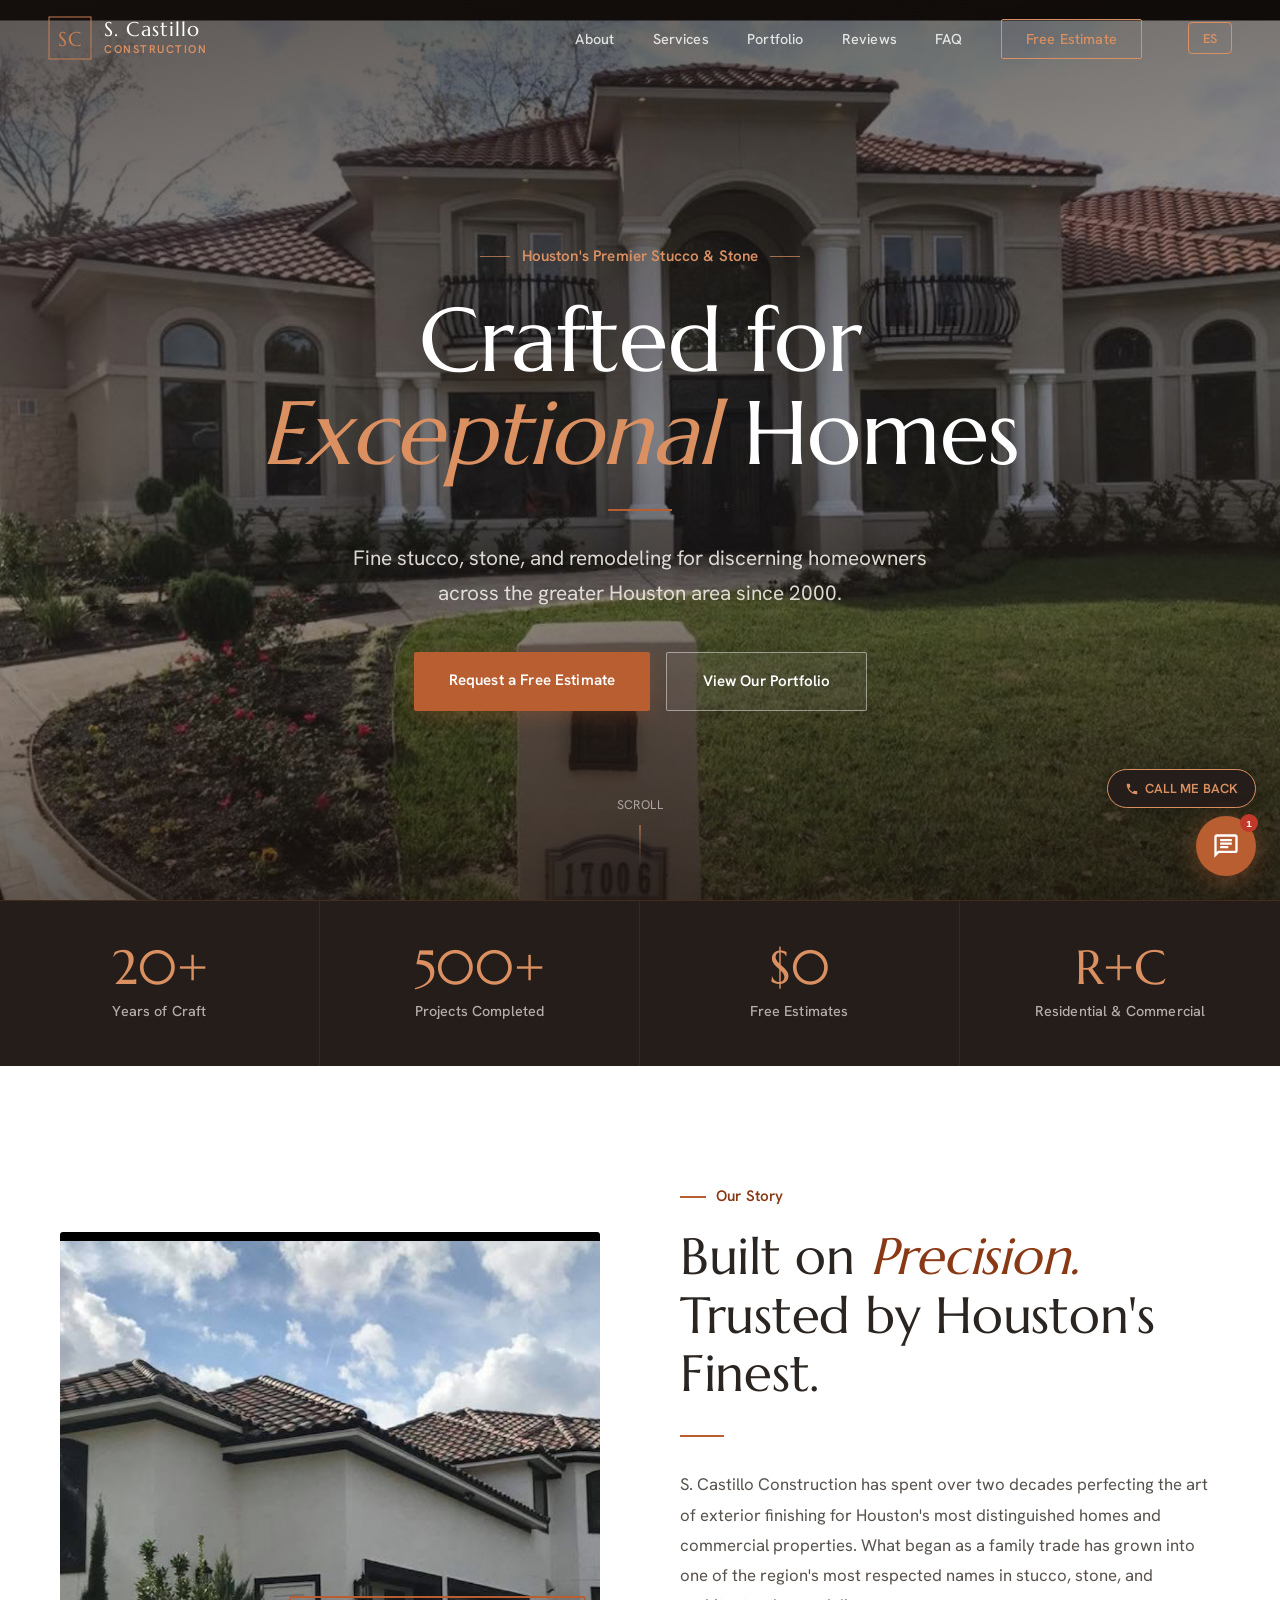
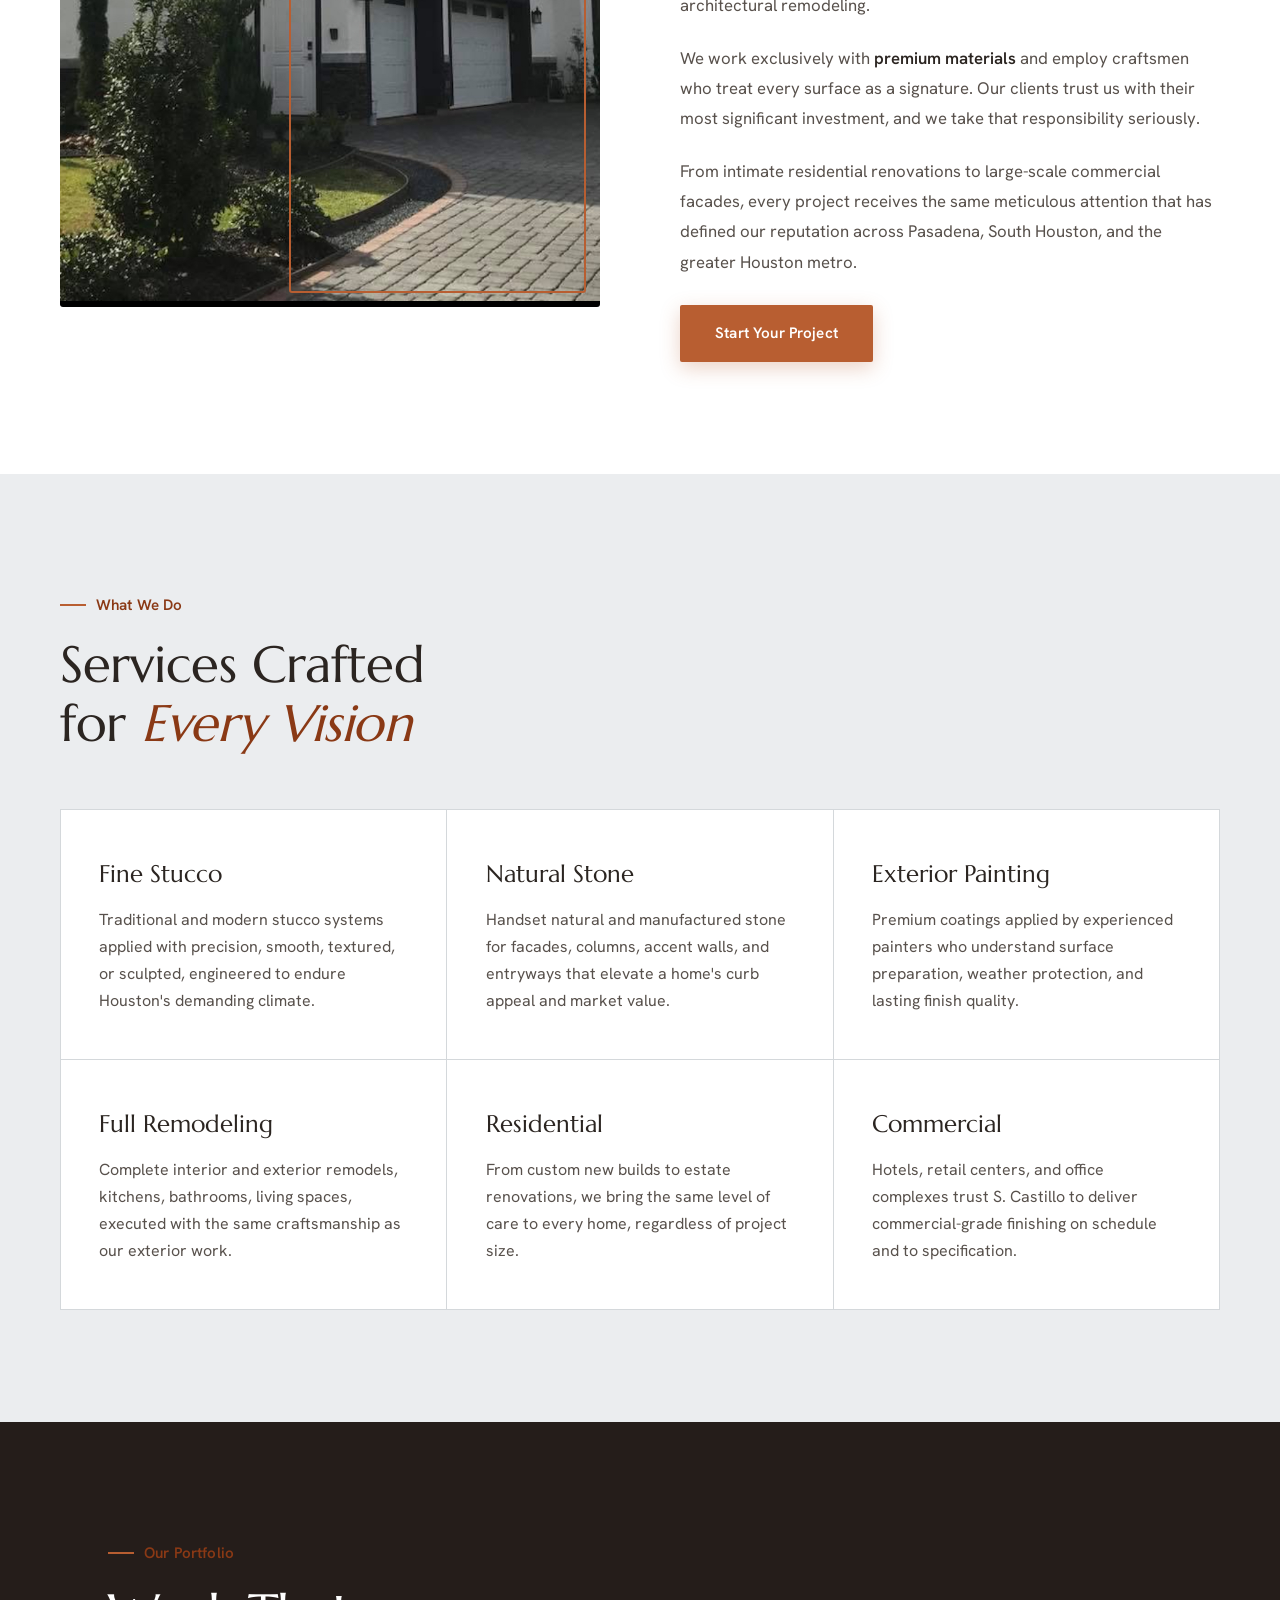
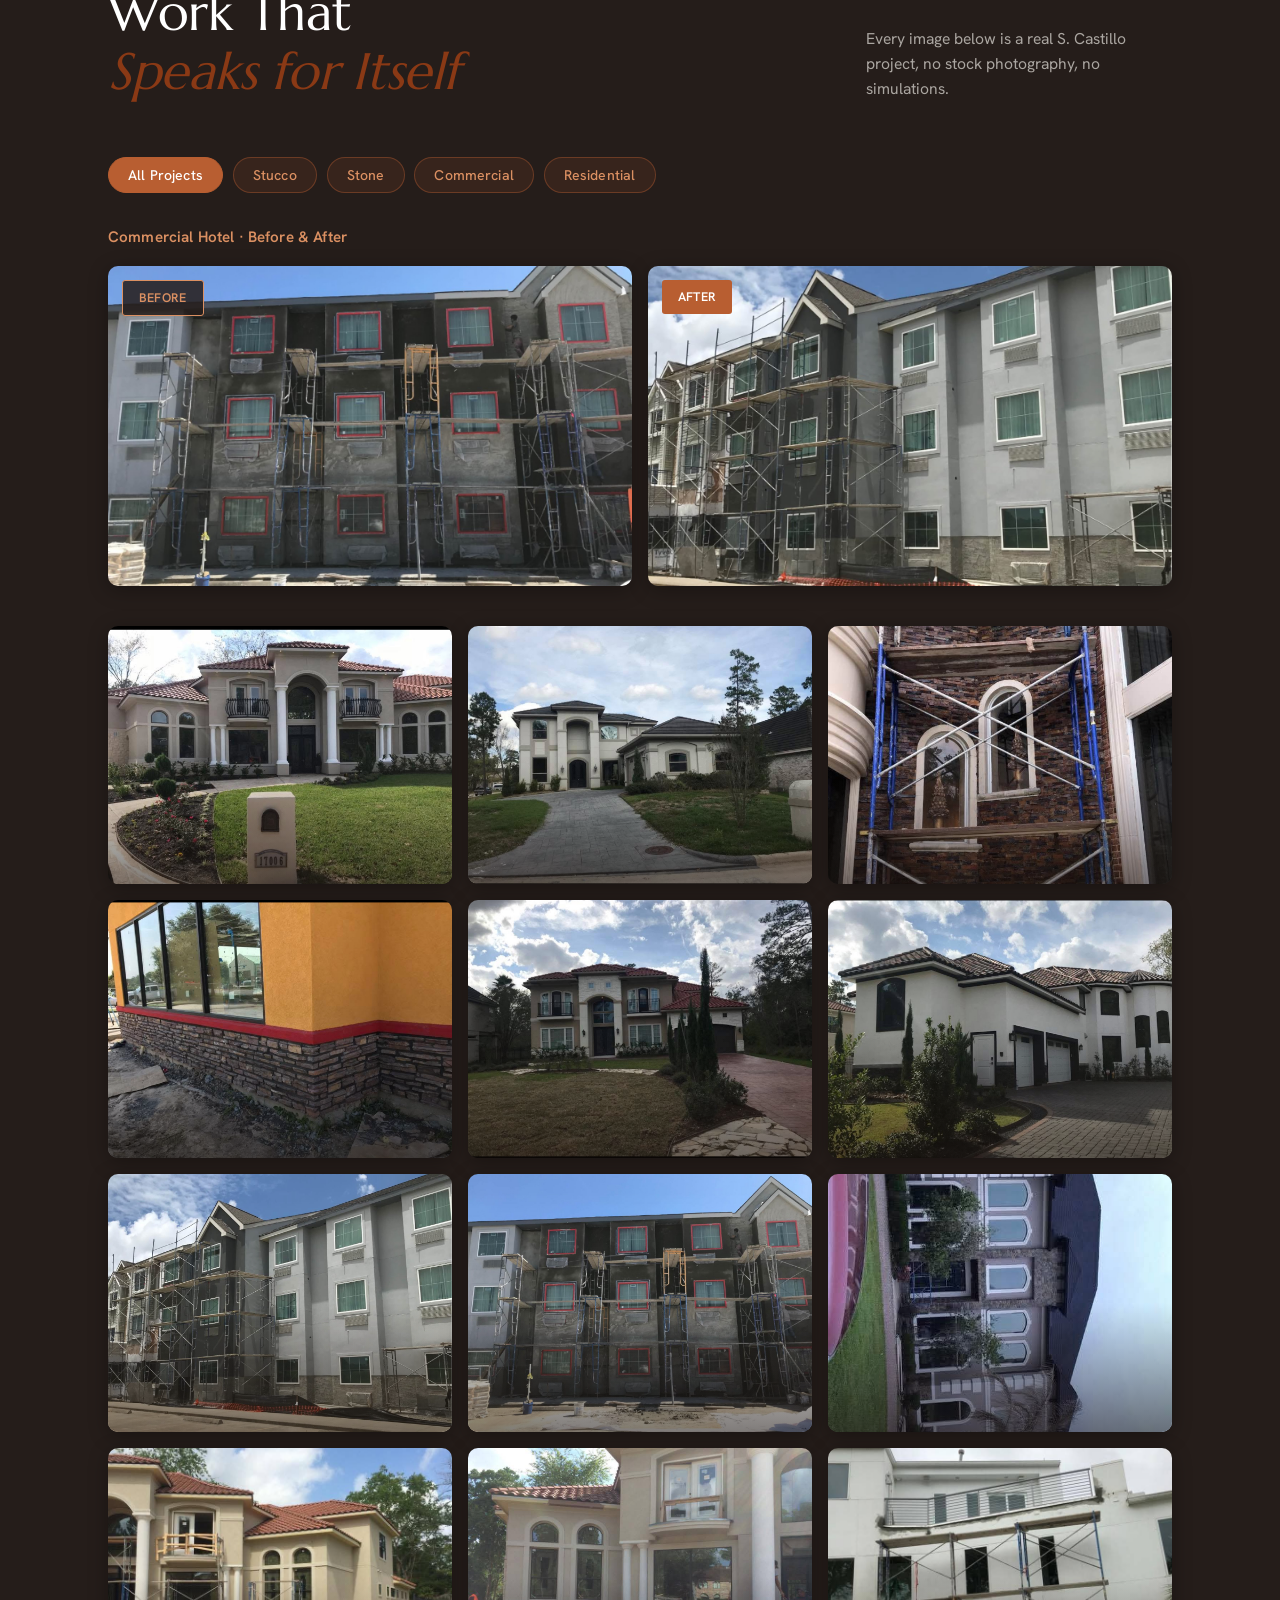
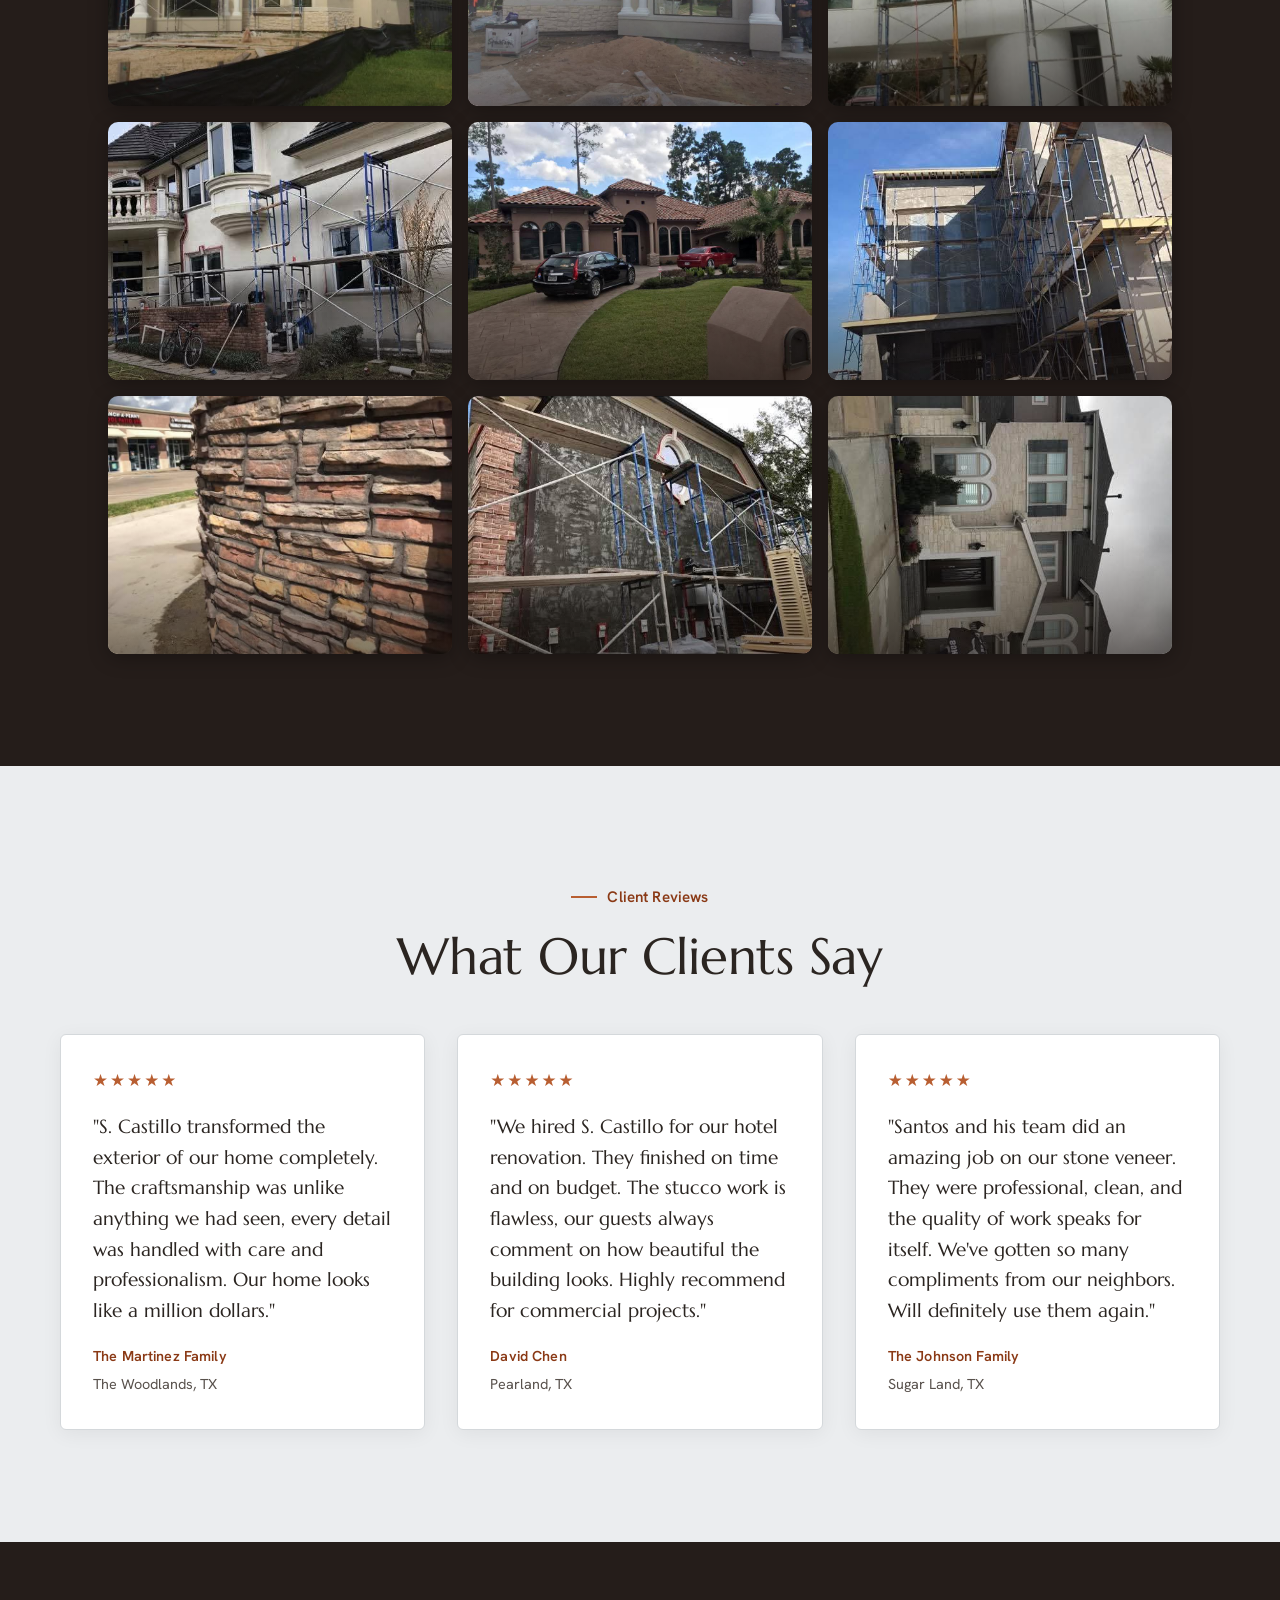
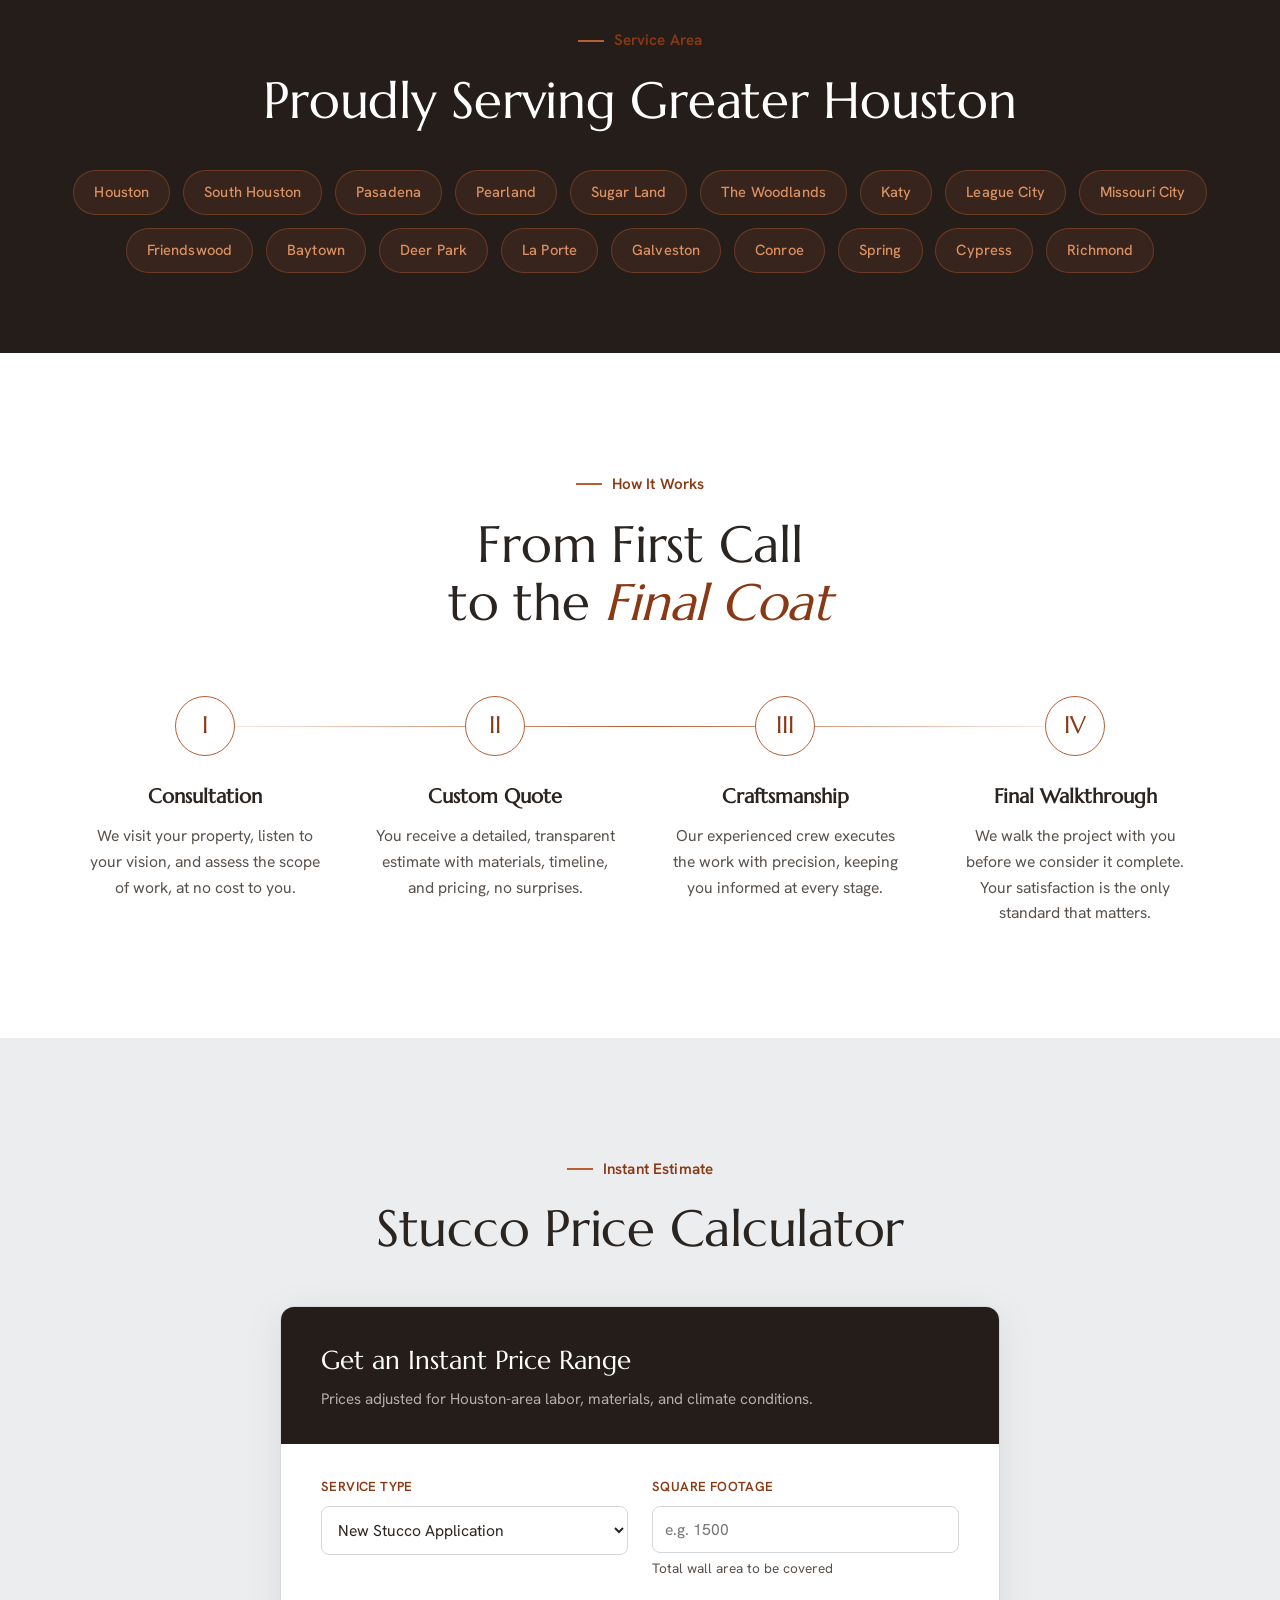
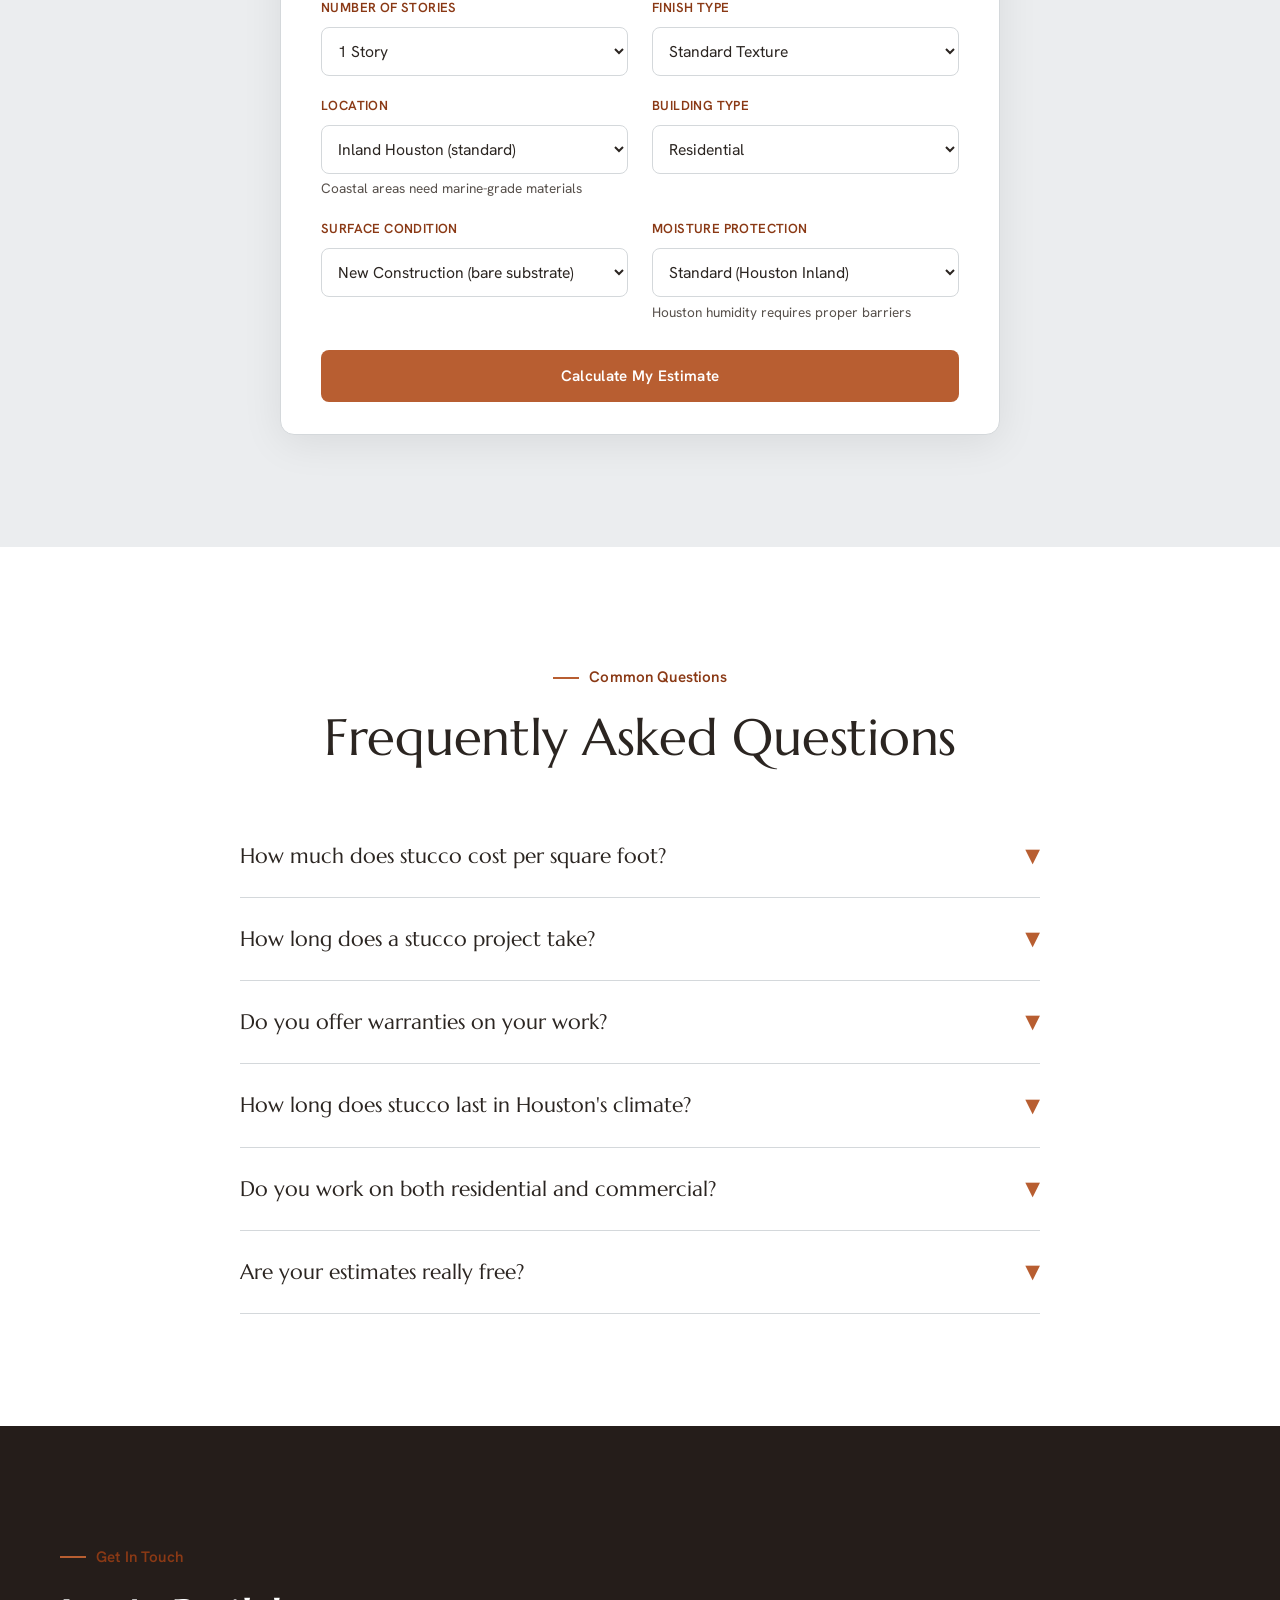
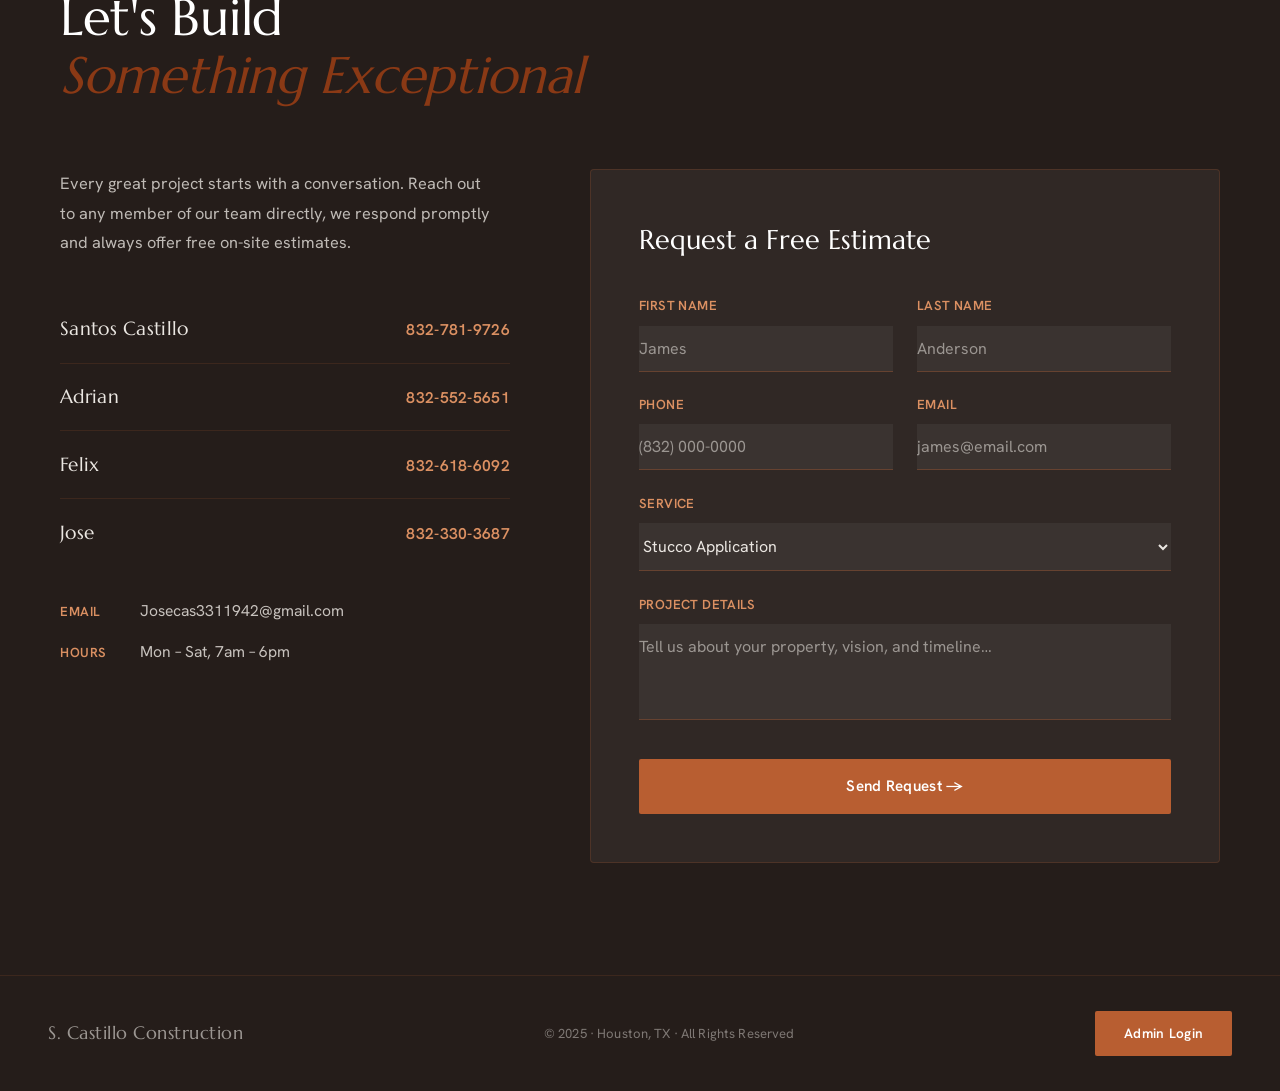
==== commit a5f5921b: "Add admin photo uploader with single-file embedded gallery Photos added in the admin page are now em" ====
--- a/index.html
+++ b/index.html
@@ -189,26 +189,18 @@
     .ba-label{font-family:'Marcellus',serif;font-size:1.1rem;color:var(--white);opacity:0;transform:translateY(6px);transition:opacity .3s,transform .3s;}
     .ba-item:hover .ba-label{opacity:1;transform:translateY(0);}
 
-    /* Main gallery masonry */
-    .gallery-masonry{display:grid;grid-template-columns:repeat(12,1fr);grid-template-rows:auto;gap:16px;}
-    .gitem{overflow:hidden;cursor:pointer;position:relative;border-radius:10px;box-shadow:0 4px 20px rgba(0,0,0,0.3);}
+    /* Main gallery — uniform equal tiles, scales to any number of photos */
+    .gallery-masonry{display:grid;grid-template-columns:repeat(auto-fill,minmax(300px,1fr));gap:16px;}
+    .gitem{overflow:hidden;cursor:pointer;position:relative;border-radius:10px;box-shadow:0 4px 20px rgba(0,0,0,0.3);aspect-ratio:4/3;}
     .gitem img{width:100%;height:100%;object-fit:cover;display:block;transition:transform .6s ease,filter .3s;background:linear-gradient(135deg,oklch(0.30 0.016 48),oklch(0.24 0.014 48));}
     .gitem:hover img{transform:scale(1.05);filter:brightness(1.08);}
     .gitem-overlay{position:absolute;inset:0;background:linear-gradient(to top,oklch(0.18 0.014 48 / .55) 0%,oklch(0.18 0.014 48 / 0) 50%);display:flex;align-items:flex-end;padding:1.5rem;transition:background .3s;border-radius:10px;}
     .gitem:hover .gitem-overlay{background:linear-gradient(to top,oklch(0.18 0.014 48 / .72) 0%,oklch(0.18 0.014 48 / .1) 60%);}
     .gitem-label{font-family:'Marcellus',serif;font-size:1.1rem;color:var(--white);opacity:0;transform:translateY(8px);transition:opacity .3s,transform .3s;}
     .gitem:hover .gitem-label{opacity:1;transform:translateY(0);}
-    .gitem:nth-child(1){grid-column:1/7;grid-row:1/3;min-height:420px;}
-    .gitem:nth-child(2){grid-column:7/10;grid-row:1;min-height:200px;}
-    .gitem:nth-child(3){grid-column:10/13;grid-row:1;min-height:200px;}
-    .gitem:nth-child(4){grid-column:7/10;grid-row:2;min-height:200px;}
-    .gitem:nth-child(5){grid-column:10/13;grid-row:2;min-height:200px;}
-    .gitem:nth-child(6){grid-column:1/5;grid-row:3;min-height:280px;}
-    .gitem:nth-child(7){grid-column:5/13;grid-row:3;min-height:280px;}
+    .gallery-empty{grid-column:1/-1;text-align:center;color:oklch(0.93 0.008 80 / .55);font-size:1.05rem;padding:3rem 1rem;}
     @media(max-width:768px){
       .gallery-masonry{grid-template-columns:1fr;gap:14px;}
-      .gitem:nth-child(n){grid-column:auto;grid-row:auto;min-height:240px;}
-      .gitem:nth-child(1){grid-column:auto;min-height:280px;}
       .before-after-grid{grid-template-columns:1fr;gap:14px;}
       .ba-item img{height:240px;}
       .gitem-overlay{background:linear-gradient(to top,oklch(0.18 0.014 48 / .55) 0%,oklch(0.18 0.014 48 / 0) 40%);}
@@ -412,14 +404,16 @@
     .gitem.hidden-filter{display:none;}
 
     /* REVEAL */
-    .reveal{opacity:0;transform:translateY(28px);transition:opacity .7s ease,transform .7s ease;}
+    /* Reveal-on-scroll is gated behind .js so no-JS / SEO / headless renders show content */
+    .js .reveal{opacity:0;transform:translateY(28px);transition:opacity .7s ease,transform .7s ease;}
     .reveal.visible{opacity:1;transform:none;}
     @media(prefers-reduced-motion:reduce){
       *,*::before,*::after{animation-duration:.001ms!important;animation-iteration-count:1!important;transition-duration:.001ms!important;scroll-behavior:auto!important;}
-      .reveal{opacity:1;transform:none;}
+      .js .reveal{opacity:1;transform:none;}
       .hero-bg{transform:none;}
     }
   </style>
+<script>document.documentElement.classList.add('js');</script>
 </head>
 <body>
 
@@ -973,6 +967,7 @@
   </div>
 </div>
 
+<script src="gallery-data.js"></script>
 <script>
   // Nav scroll effect
   const nav = document.getElementById('nav');
@@ -1007,6 +1002,32 @@
     document.body.style.overflow = '';
   }
   document.addEventListener('keydown', e => { if (e.key === 'Escape') closeLb(); });
+
+  // Render portfolio gallery from gallery-data.js (single source of truth).
+  // Falls back to the static markup already in the page if the data file is missing.
+  function renderGallery() {
+    var grid = document.getElementById('mainGallery');
+    if (!grid || !window.SC_GALLERY) return;
+    var items = window.SC_GALLERY.filter(function (i) { return i.visible !== false; });
+    grid.innerHTML = '';
+    if (!items.length) {
+      grid.innerHTML = '<p class="gallery-empty">Portfolio photos coming soon.</p>';
+      return;
+    }
+    items.forEach(function (it) {
+      var card = document.createElement('div');
+      card.className = 'gitem';
+      card.setAttribute('data-cat', it.cat || '');
+      var img = document.createElement('img');
+      img.src = it.src; img.alt = it.label || 'S. Castillo project'; img.loading = 'lazy';
+      var ov = document.createElement('div'); ov.className = 'gitem-overlay';
+      var lbl = document.createElement('span'); lbl.className = 'gitem-label'; lbl.textContent = it.label || '';
+      ov.appendChild(lbl); card.appendChild(img); card.appendChild(ov);
+      card.addEventListener('click', function () { openLb(it.src); });
+      grid.appendChild(card);
+    });
+  }
+  renderGallery();
 
   // Google Sheets API endpoint (set this after Apps Script setup)
   var SHEET_API = localStorage.getItem('sc_sheet_api') || '';
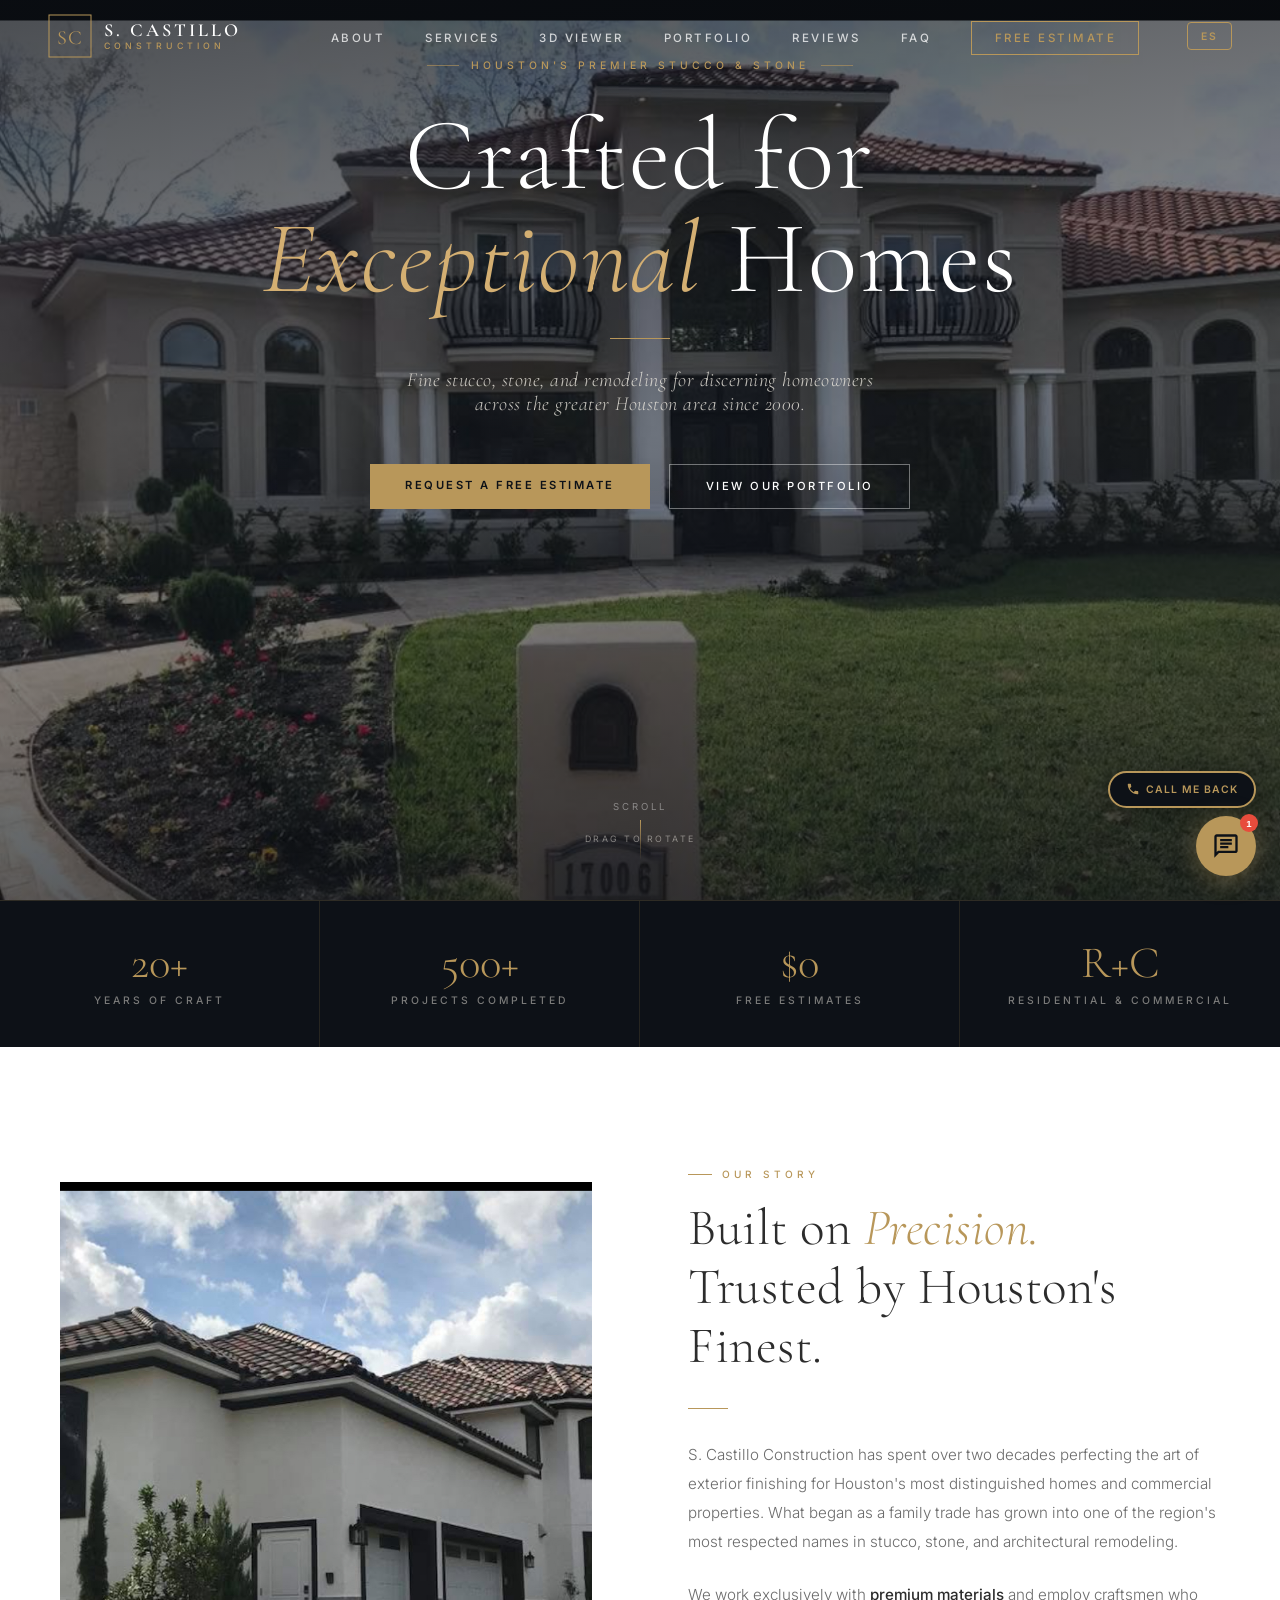
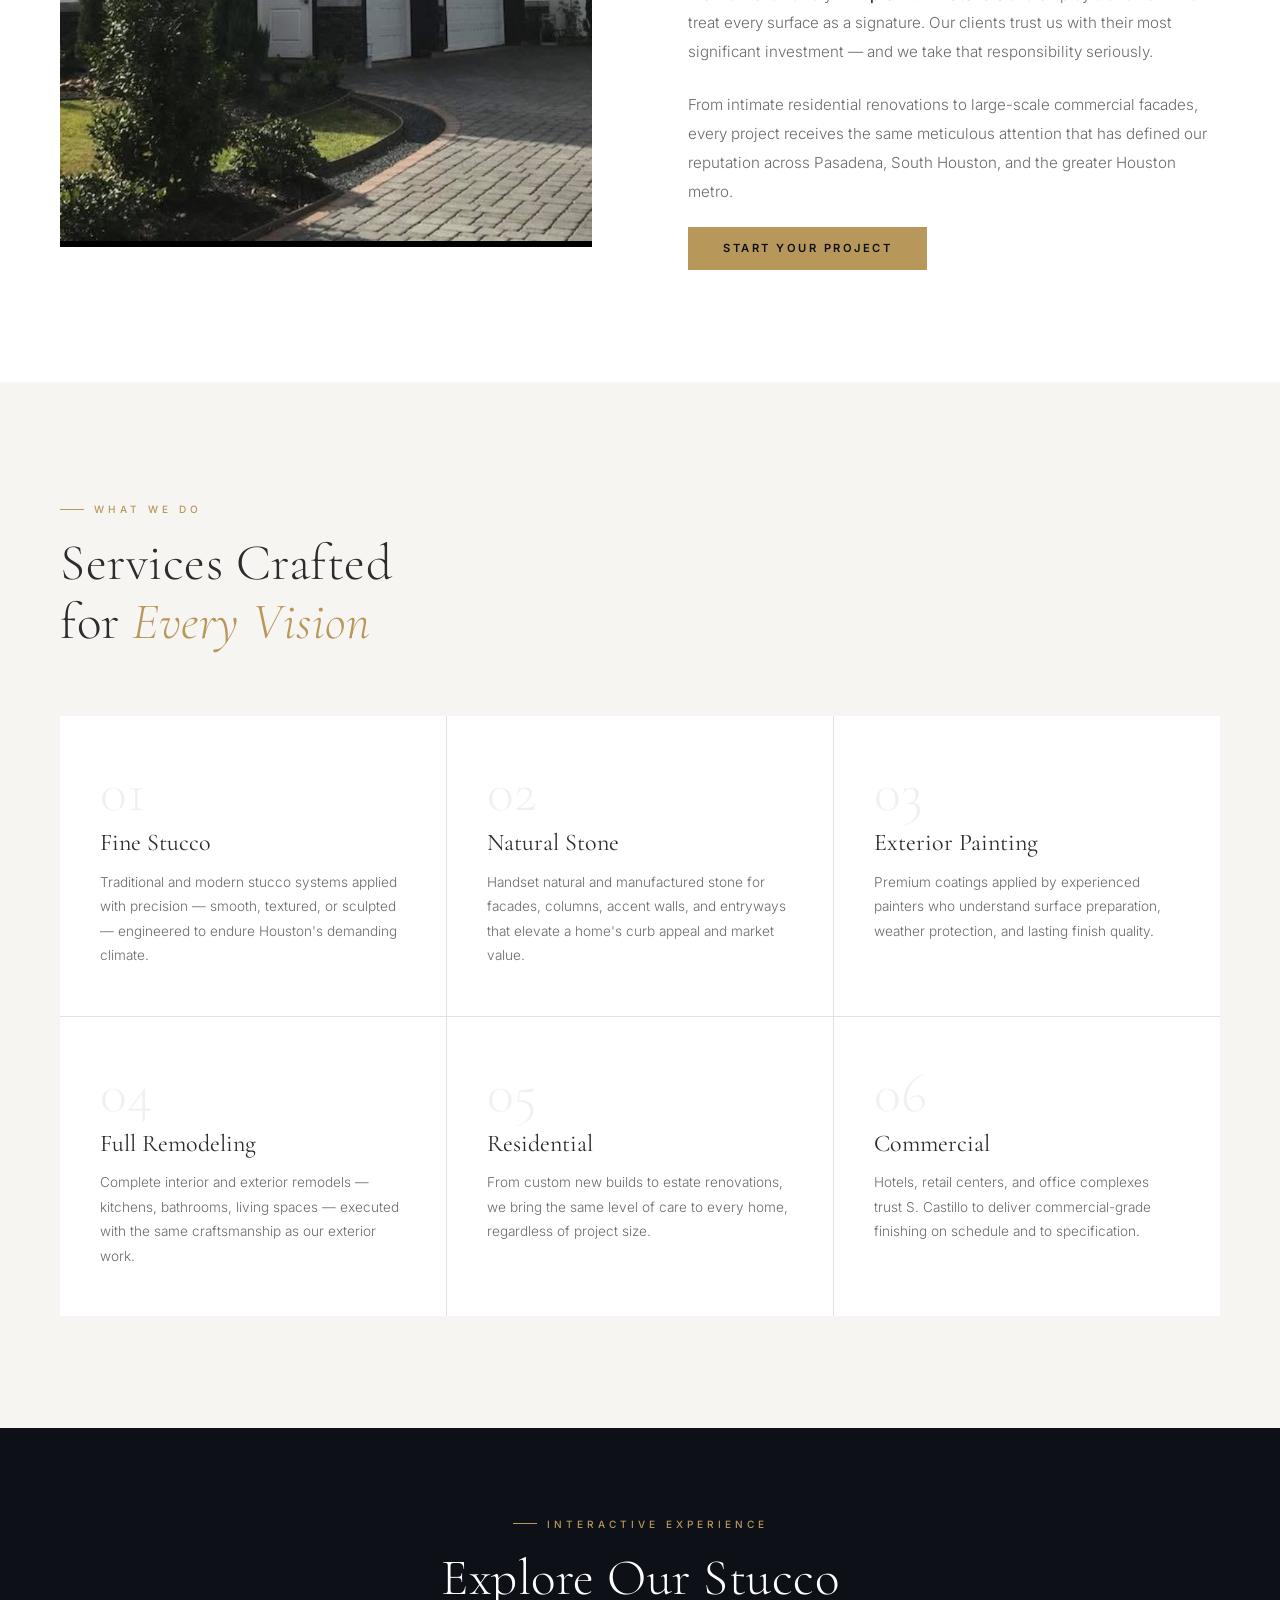
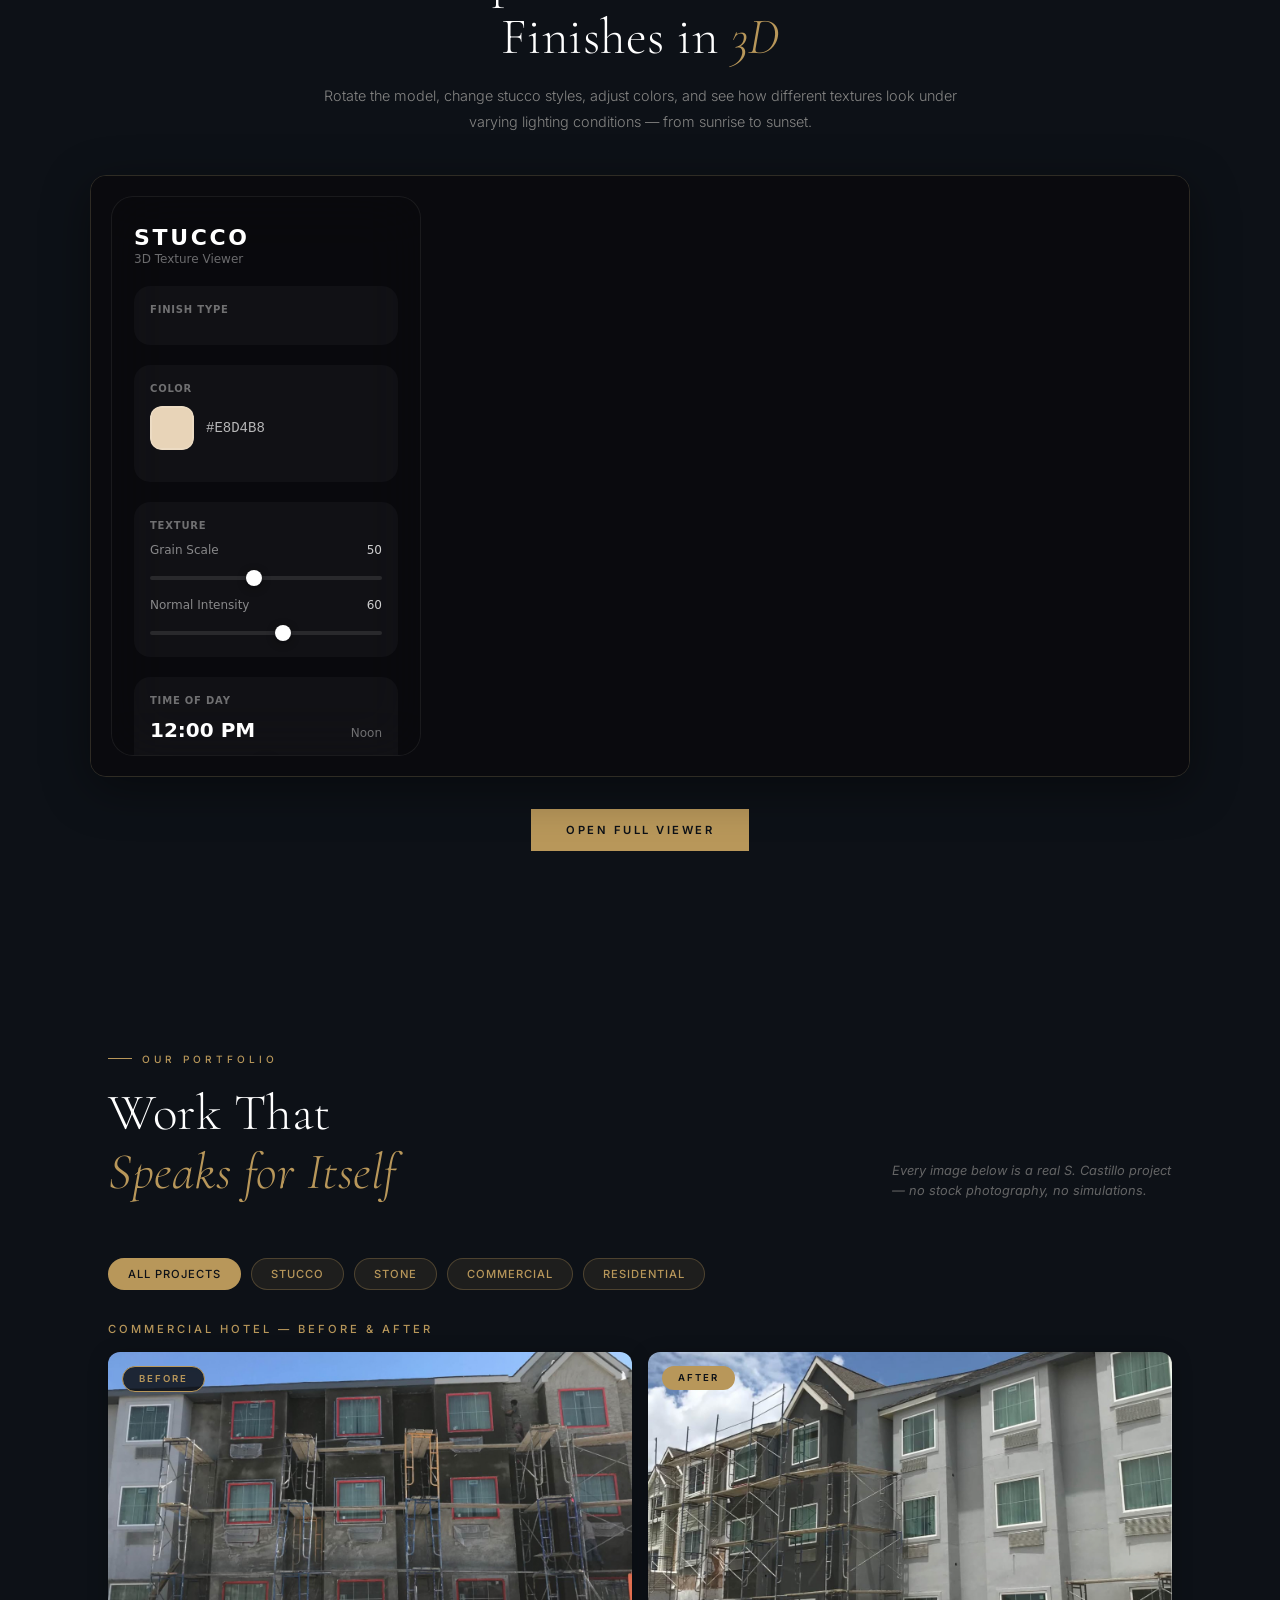
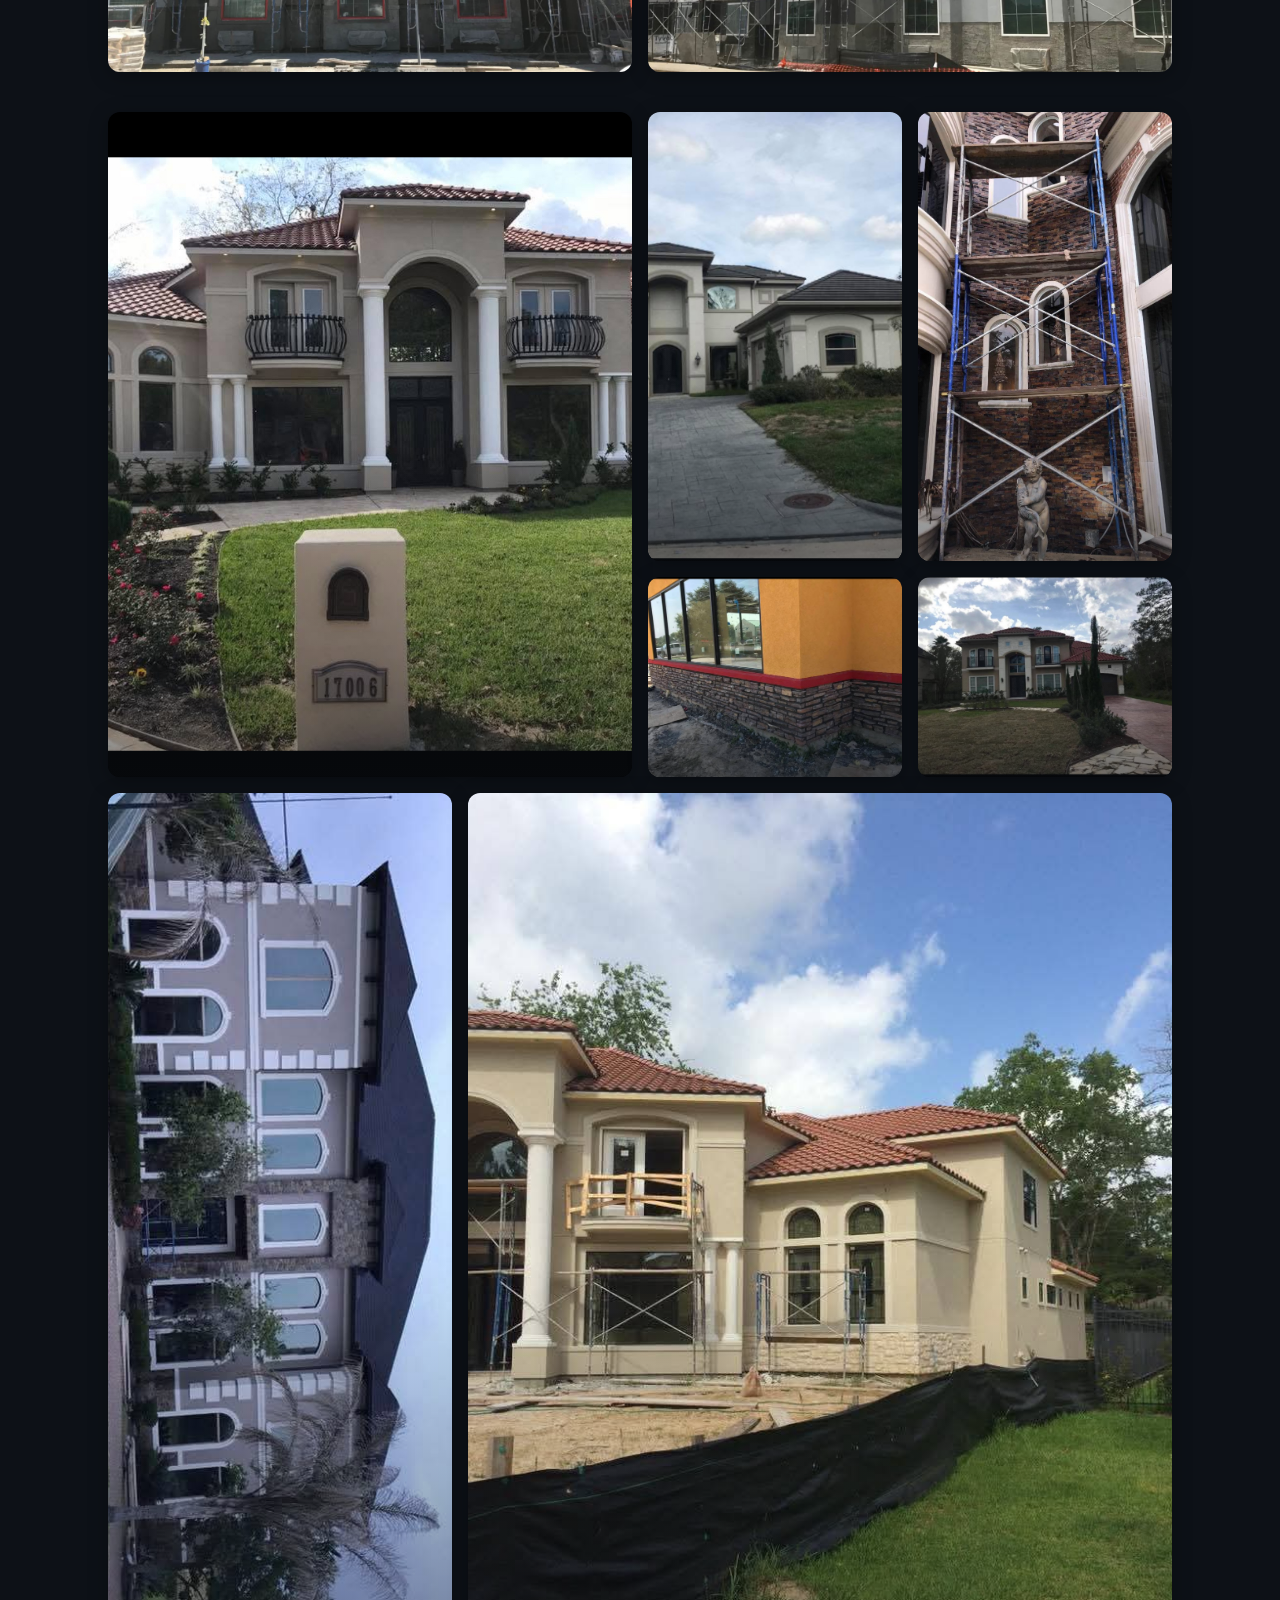
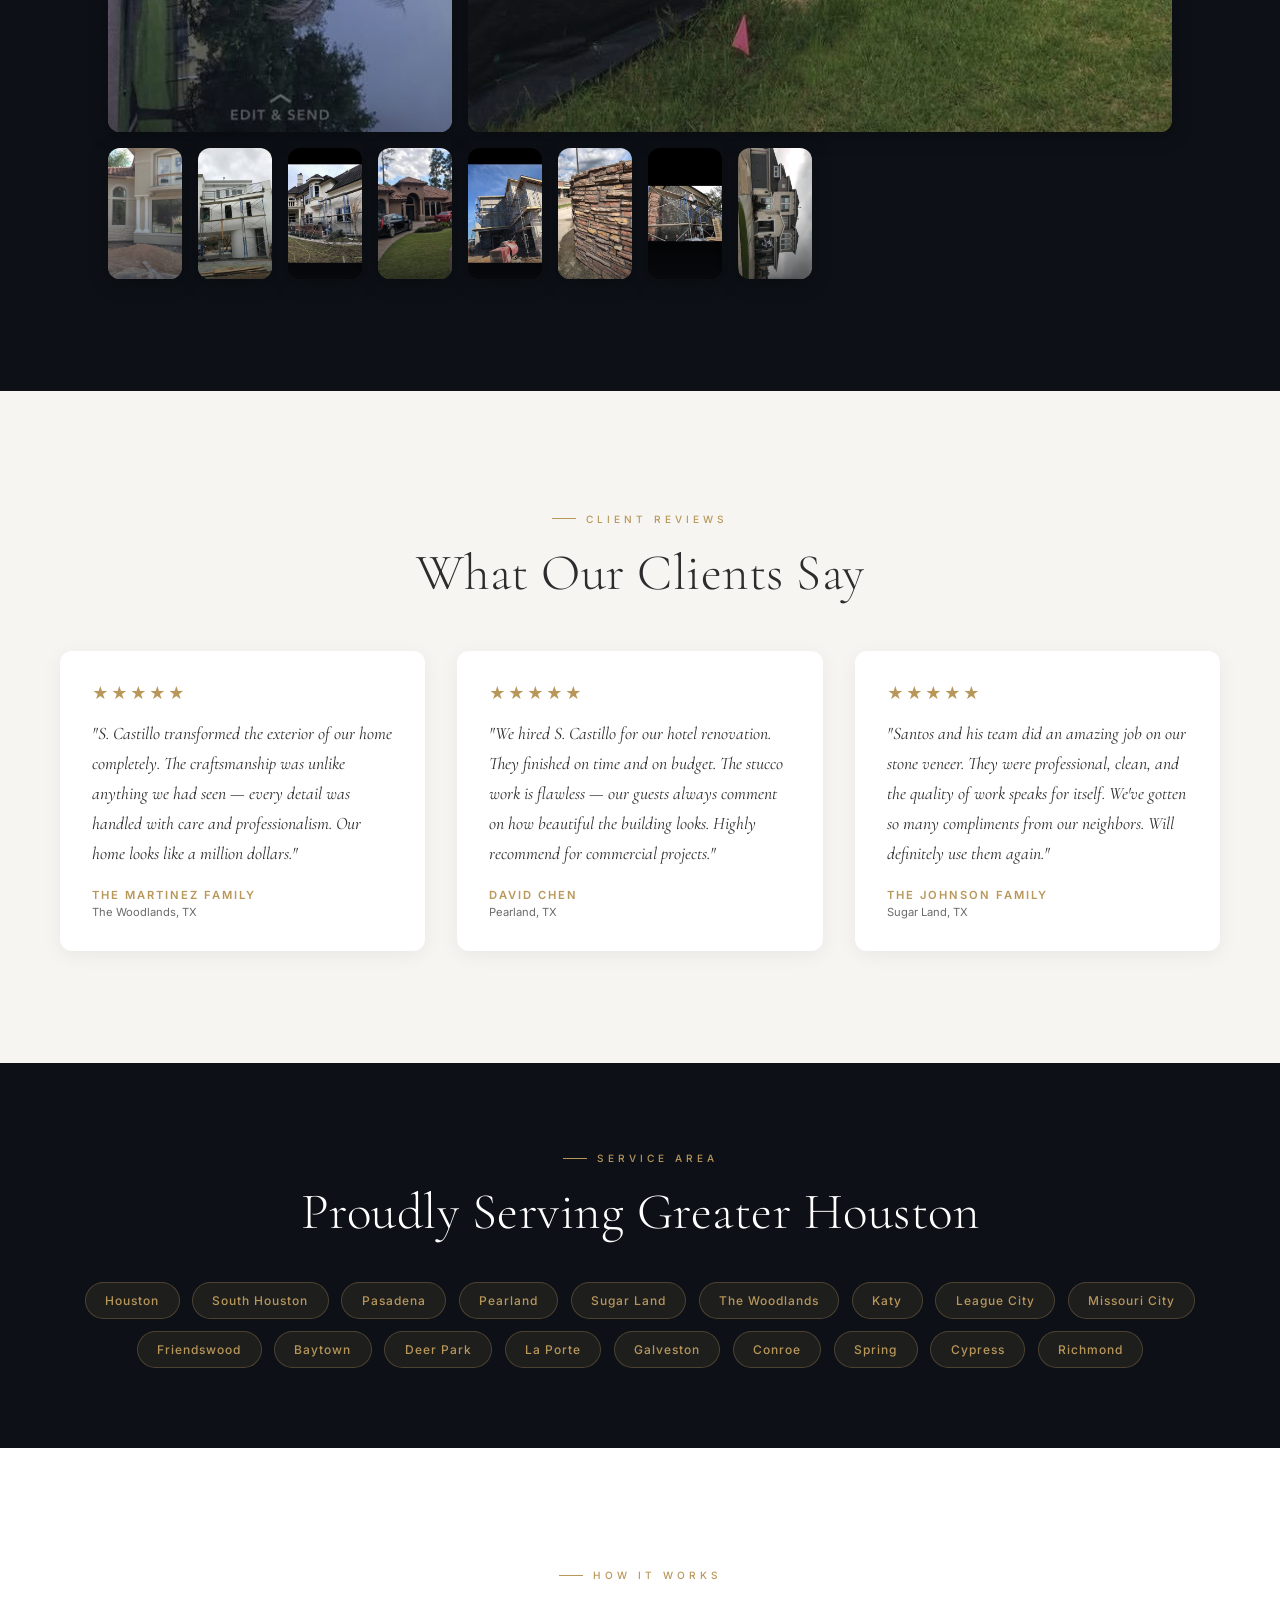
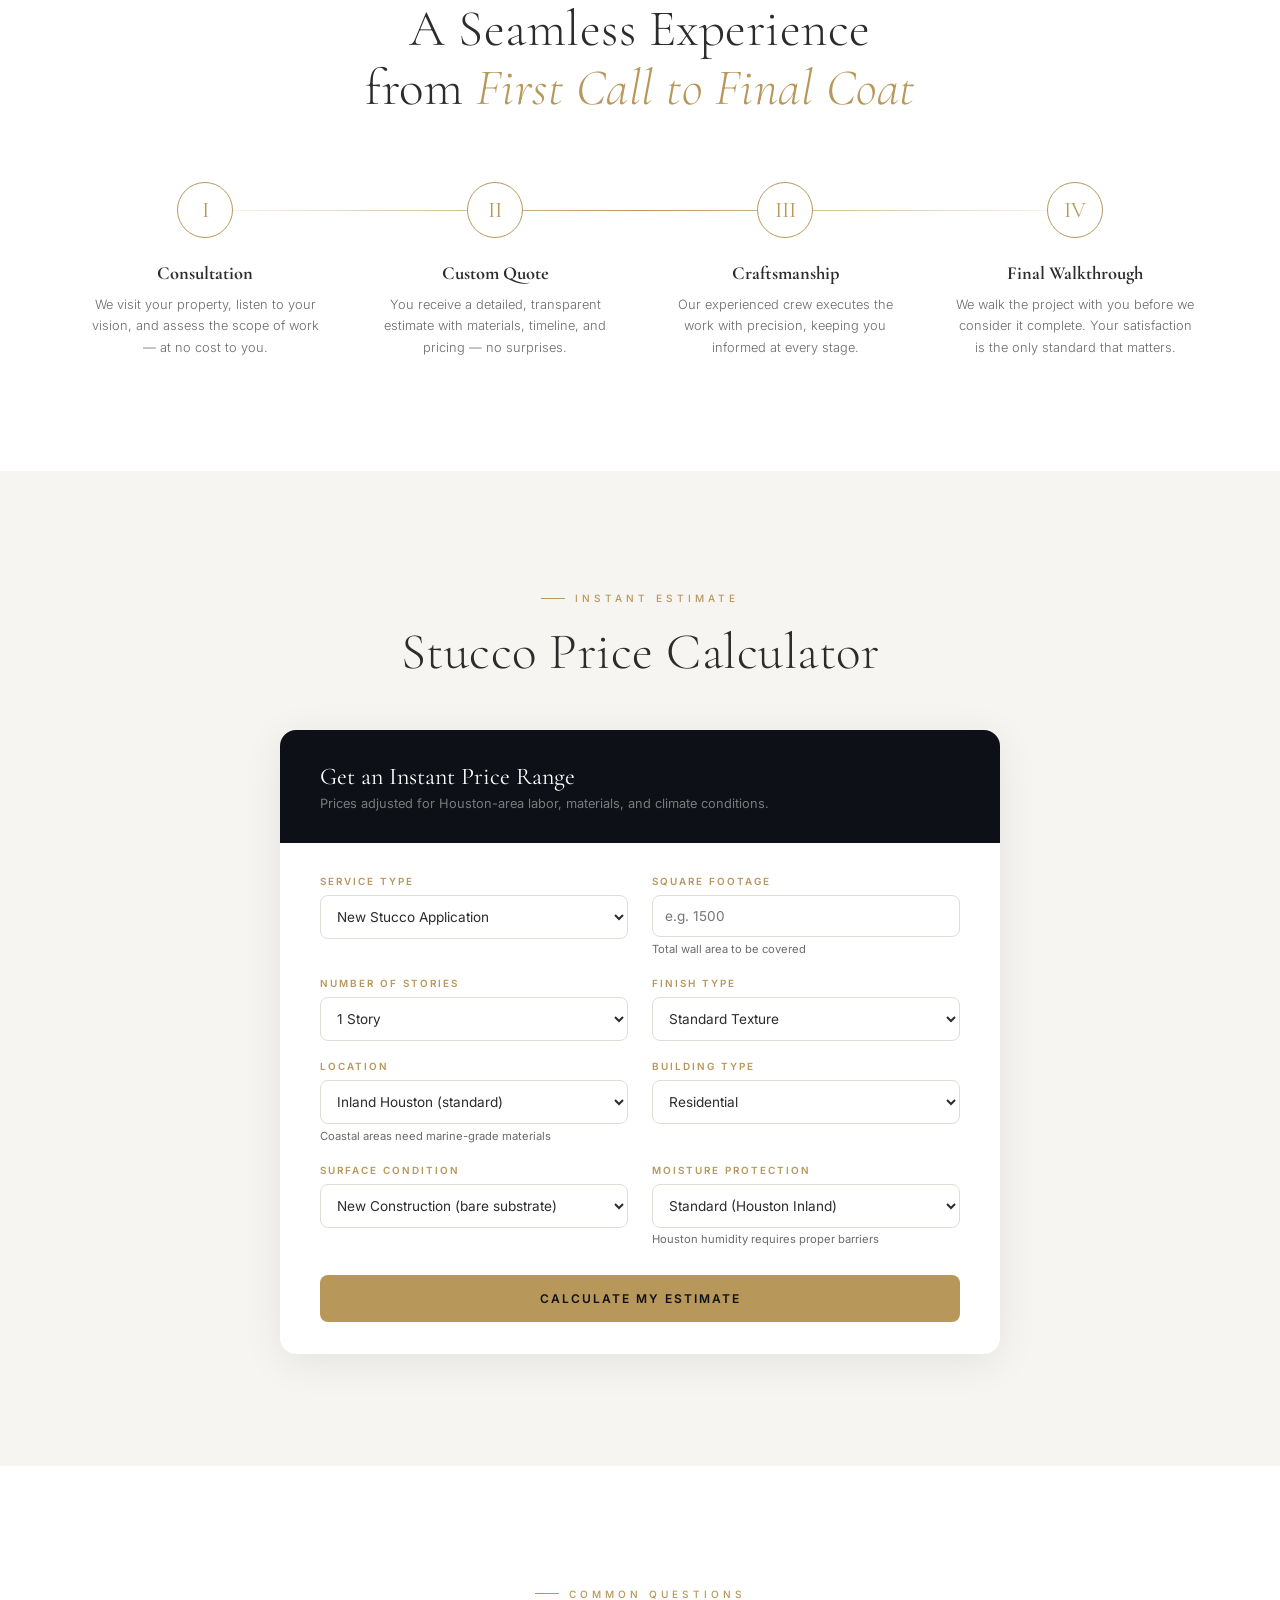
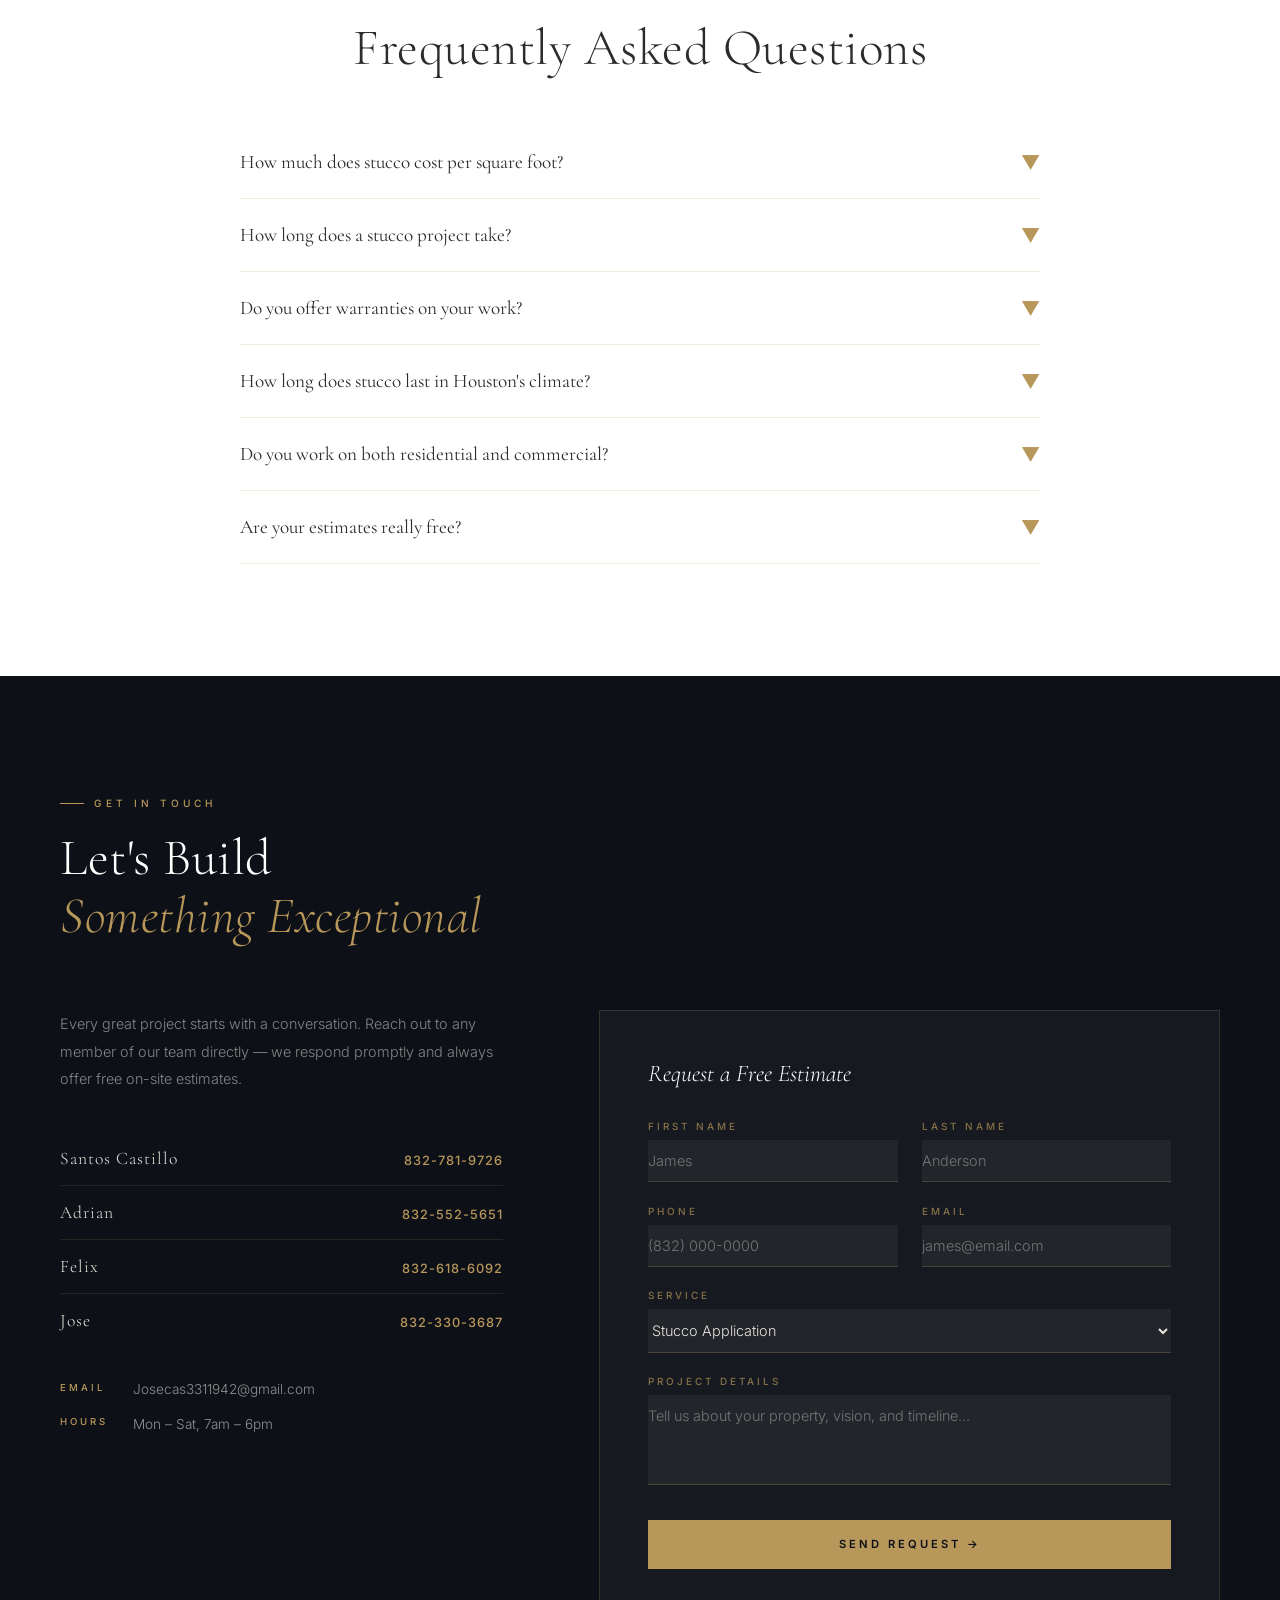
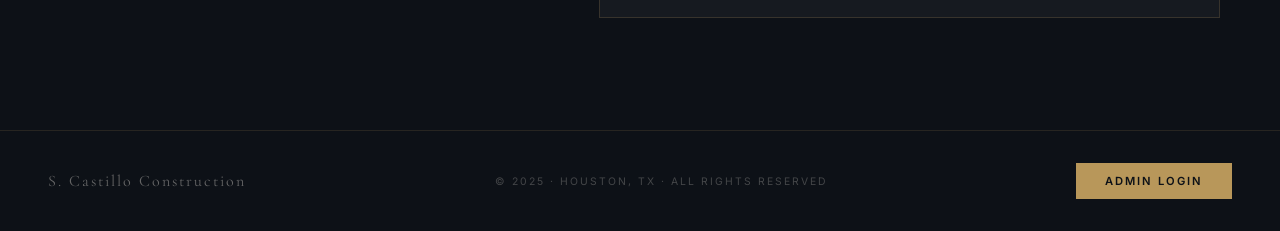
==== commit 1f52f907: "Add interactive 3D stucco texture viewer Single-page Three.js app with procedural stucco textures (S" ====
--- a/index.html
+++ b/index.html
@@ -3,20 +3,20 @@
 <head>
   <meta charset="UTF-8"/>
   <meta name="viewport" content="width=device-width, initial-scale=1.0"/>
-  <title>S. Castillo Construction · Stucco, Stone & Remodeling | Houston TX</title>
-  <meta name="description" content="Houston's trusted stucco, natural stone, and exterior remodeling contractor. S. Castillo Construction serves South Houston, Pasadena, Pearland, Sugar Land, The Woodlands &amp; surrounding areas. Free estimates, call 832-781-9726."/>
+  <title>S. Castillo Construction — Stucco, Stone & Remodeling | Houston TX</title>
+  <meta name="description" content="Houston's trusted stucco, natural stone, and exterior remodeling contractor. S. Castillo Construction serves South Houston, Pasadena, Pearland, Sugar Land, The Woodlands &amp; surrounding areas. Free estimates — call 832-781-9726."/>
   <meta name="keywords" content="stucco contractor Houston, stucco repair Houston TX, natural stone work Houston, exterior remodeling Houston, stucco application, stone veneer Houston, commercial stucco Texas, residential stucco, South Houston contractor, Pasadena TX stucco, stucco company near me"/>
   <meta name="author" content="S. Castillo Construction"/>
   <meta name="robots" content="index, follow"/>
   <link rel="canonical" href="https://jc0271724-cyber.github.io/santos-castillo-stucco-site/"/>
-  <meta property="og:title" content="S. Castillo Construction · Stucco, Stone & Remodeling | Houston TX"/>
+  <meta property="og:title" content="S. Castillo Construction — Stucco, Stone & Remodeling | Houston TX"/>
   <meta property="og:description" content="Expert stucco, natural stone, and exterior remodeling in Houston TX. Real craftsmanship, free estimates. Call 832-781-9726."/>
   <meta property="og:type" content="website"/>
   <meta property="og:url" content="https://jc0271724-cyber.github.io/santos-castillo-stucco-site/"/>
   <meta property="og:image" content="https://jc0271724-cyber.github.io/santos-castillo-stucco-site/IMG_8173.jpg"/>
   <meta property="og:locale" content="en_US"/>
   <meta name="twitter:card" content="summary_large_image"/>
-  <meta name="twitter:title" content="S. Castillo Construction · Houston Stucco & Stone"/>
+  <meta name="twitter:title" content="S. Castillo Construction — Houston Stucco & Stone"/>
   <meta name="twitter:description" content="Expert stucco, stone, and exterior remodeling in Houston TX. Free estimates."/>
   <meta name="twitter:image" content="https://jc0271724-cyber.github.io/santos-castillo-stucco-site/IMG_8173.jpg"/>
   <meta name="geo.region" content="US-TX"/>
@@ -48,372 +48,371 @@
     "sameAs": []
   }
   </script>
-  <link href="https://fonts.googleapis.com/css2?family=Hanken+Grotesk:wght@300;400;500;600;700&family=Marcellus&display=swap" rel="stylesheet"/>
+  <link href="https://fonts.googleapis.com/css2?family=Cormorant+Garamond:ital,wght@0,300;0,400;0,600;1,300;1,400&family=Inter:wght@300;400;500;600&display=swap" rel="stylesheet"/>
   <style>
     *,*::before,*::after{box-sizing:border-box;margin:0;padding:0;}
     :root{
-      /* Material-driven premium palette (OKLCH). Warm terracotta accent,
-         espresso darks, cool-neutral limestone grounds. Token NAMES are kept
-         for backward-compat with inline styles; only the values changed. */
-      --navy:oklch(0.24 0.014 48);        /* espresso: dark sections */
-      --navy2:oklch(0.30 0.016 48);       /* espresso-2 */
-      --gold:oklch(0.58 0.13 45);         /* terracotta: brand accent */
-      --gold-light:oklch(0.72 0.11 52);   /* clay light: accent on dark */
-      --clay-ink:oklch(0.45 0.12 42);     /* deep clay: accent text on light (AA) */
-      --platinum:oklch(0.93 0.008 80);    /* plaster: light text on dark */
-      --white:#ffffff;
-      --charcoal:oklch(0.27 0.012 50);    /* ink: body text on light */
-      --gray:oklch(0.44 0.012 55);        /* stone: muted text on light (AA) */
-      --light-bg:oklch(0.945 0.004 250);  /* limestone: cool-neutral alt ground */
-      --line:oklch(0.88 0.006 250);       /* hairline on light */
-      --z-sticky:200;--z-overlay:900;--z-modal:950;--z-lightbox:999;
-    }
-    html{scroll-behavior:smooth;-webkit-text-size-adjust:100%;}
-    body{font-family:'Hanken Grotesk',system-ui,sans-serif;background:var(--white);color:var(--charcoal);overflow-x:hidden;font-size:17px;line-height:1.65;font-weight:400;-webkit-font-smoothing:antialiased;}
-    ::selection{background:var(--gold);color:#fff;}
-    a{color:var(--clay-ink);}
-    :focus-visible{outline:2px solid var(--gold);outline-offset:3px;}
+      --navy:#0D1117;
+      --navy2:#161B24;
+      --gold:#B8975A;
+      --gold-light:#D4AF72;
+      --platinum:#E8E4DC;
+      --white:#FFFFFF;
+      --charcoal:#2C2C2C;
+      --gray:#6B6B6B;
+      --light-bg:#F7F5F2;
+    }
+    html{scroll-behavior:smooth;}
+    body{font-family:'Inter',sans-serif;background:var(--white);color:var(--charcoal);overflow-x:hidden;}
 
     /* LOGO */
     .logo-mark{display:flex;align-items:center;gap:12px;text-decoration:none;}
     .logo-emblem{width:44px;height:44px;flex-shrink:0;}
     .logo-text-block{display:flex;flex-direction:column;line-height:1;}
-    .logo-name{font-family:'Marcellus',serif;font-size:1.25rem;font-weight:400;letter-spacing:1px;color:var(--white);}
-    .logo-sub{font-family:'Hanken Grotesk',sans-serif;font-size:.7rem;letter-spacing:1.5px;text-transform:uppercase;color:var(--gold-light);margin-top:4px;font-weight:600;}
+    .logo-name{font-family:'Cormorant Garamond',serif;font-size:1.15rem;font-weight:600;letter-spacing:3px;text-transform:uppercase;color:var(--white);}
+    .logo-sub{font-family:'Inter',sans-serif;font-size:.55rem;letter-spacing:4px;text-transform:uppercase;color:var(--gold);margin-top:3px;font-weight:500;}
 
     /* NAV */
-    nav{position:fixed;top:0;width:100%;z-index:var(--z-sticky);padding:0 3rem;height:76px;display:flex;align-items:center;justify-content:space-between;transition:background .4s,box-shadow .4s;}
-    nav.scrolled{background:oklch(0.24 0.014 48 / .97);box-shadow:0 1px 0 oklch(0.58 0.13 45 / .25);backdrop-filter:saturate(140%) blur(6px);}
-    .nav-links{display:flex;gap:2.4rem;list-style:none;align-items:center;}
-    .nav-links a{color:oklch(1 0 0 / .82);text-decoration:none;font-size:.9rem;letter-spacing:.01em;font-weight:500;transition:color .2s;}
-    .nav-links a:hover{color:var(--gold-light);}
-    .nav-cta{background:transparent;border:1px solid var(--gold-light);color:var(--gold-light)!important;font-family:'Hanken Grotesk',sans-serif;font-size:.85rem;letter-spacing:.02em;padding:.6rem 1.5rem;cursor:pointer;transition:background .2s,color .2s!important;text-decoration:none;font-weight:600;border-radius:2px;}
-    .nav-cta:hover{background:var(--gold);border-color:var(--gold);color:#fff!important;}
+    nav{position:fixed;top:0;width:100%;z-index:200;padding:0 3rem;height:72px;display:flex;align-items:center;justify-content:space-between;transition:background .4s,box-shadow .4s;}
+    nav.scrolled{background:rgba(13,17,23,0.97);box-shadow:0 1px 0 rgba(184,151,90,0.2);}
+    .nav-links{display:flex;gap:2.5rem;list-style:none;align-items:center;}
+    .nav-links a{color:rgba(255,255,255,0.75);text-decoration:none;font-size:.72rem;letter-spacing:2.5px;text-transform:uppercase;font-weight:500;transition:color .2s;}
+    .nav-links a:hover{color:var(--gold);}
+    .nav-cta{background:transparent;border:1px solid var(--gold);color:var(--gold)!important;font-family:'Inter',sans-serif;font-size:.68rem;letter-spacing:2px;text-transform:uppercase;padding:.55rem 1.4rem;cursor:pointer;transition:background .2s,color .2s!important;text-decoration:none;font-weight:500;}
+    .nav-cta:hover{background:var(--gold);color:var(--navy)!important;}
     /* HAMBURGER */
     .hamburger{display:none;background:none;border:none;cursor:pointer;padding:4px;z-index:201;}
-    .hamburger span{display:block;width:24px;height:2px;background:var(--gold-light);margin:5px 0;transition:all .3s;}
-    .mobile-lang{display:none;background:none;border:1px solid var(--gold-light);color:var(--gold-light);font-family:'Hanken Grotesk',sans-serif;font-size:.8rem;letter-spacing:.02em;text-transform:uppercase;font-weight:600;padding:.4rem .75rem;cursor:pointer;border-radius:4px;margin-left:auto;margin-right:.5rem;}
+    .hamburger span{display:block;width:22px;height:2px;background:var(--gold);margin:5px 0;transition:all .3s;}
+    .mobile-lang{display:none;background:none;border:1px solid var(--gold);color:var(--gold);font-family:'Inter',sans-serif;font-size:.65rem;letter-spacing:2px;text-transform:uppercase;font-weight:600;padding:.35rem .7rem;cursor:pointer;border-radius:4px;margin-left:auto;margin-right:.5rem;}
     @media(max-width:768px){
       nav{padding:0 1.5rem;}
       .hamburger{display:block;}
       .mobile-lang{display:block;}
-      .nav-links{display:none;position:fixed;top:76px;left:0;right:0;background:oklch(0.24 0.014 48 / .98);flex-direction:column;gap:0;padding:1rem 0;box-shadow:0 8px 24px rgba(0,0,0,0.4);}
+      .nav-links{display:none;position:fixed;top:72px;left:0;right:0;background:rgba(13,17,23,0.98);flex-direction:column;gap:0;padding:1rem 0;box-shadow:0 8px 24px rgba(0,0,0,0.4);}
       .nav-links.open{display:flex;}
-      .nav-links li{text-align:center;padding:.9rem 0;border-bottom:1px solid oklch(0.58 0.13 45 / .15);}
+      .nav-links li{text-align:center;padding:.8rem 0;border-bottom:1px solid rgba(184,151,90,0.1);}
       .nav-links li:last-child{border:none;}
       .nav-links .lang-toggle{margin:.5rem auto;display:inline-block;}
     }
 
     /* HERO */
-    .hero{position:relative;min-height:100vh;display:flex;flex-direction:column;align-items:center;justify-content:center;text-align:center;overflow:hidden;padding:7rem 1.5rem 4rem;}
-    .hero-bg{position:absolute;inset:0;background:url('IMG_8173.jpg') center 30%/cover no-repeat,linear-gradient(135deg,#2b2422 0%,#211c1a 100%);transform:scale(1.05);transition:transform 8s ease;}
+    .hero{position:relative;height:100vh;min-height:640px;display:flex;flex-direction:column;align-items:center;justify-content:center;text-align:center;overflow:hidden;}
+    .hero-bg{position:absolute;inset:0;background:url('IMG_8173.jpg') center 30%/cover no-repeat,linear-gradient(135deg,#1a1a2e 0%,#16213e 50%,#0f3460 100%);transform:scale(1.05);transition:transform 8s ease;}
     .hero-bg.loaded{transform:scale(1);}
-    .hero-overlay{position:absolute;inset:0;background:linear-gradient(170deg,oklch(0.20 0.014 48 / .72) 0%,oklch(0.20 0.014 48 / .40) 50%,oklch(0.18 0.014 48 / .85) 100%);}
-    .hero-content{position:relative;z-index:2;padding:0 1.5rem;max-width:920px;}
-    .hero-eyebrow{display:inline-flex;align-items:center;gap:12px;font-size:.95rem;letter-spacing:.01em;color:var(--gold-light);font-weight:600;margin-bottom:1.6rem;}
-    .hero-eyebrow::before,.hero-eyebrow::after{content:'';width:30px;height:1px;background:var(--gold-light);opacity:.7;}
-    .hero-h1{font-family:'Marcellus',serif;font-size:clamp(2.8rem,7vw,5.6rem);font-weight:400;color:var(--white);line-height:1.04;letter-spacing:-0.01em;margin-bottom:1rem;text-wrap:balance;}
+    .hero-overlay{position:absolute;inset:0;background:linear-gradient(170deg,rgba(13,17,23,0.75) 0%,rgba(13,17,23,0.45) 50%,rgba(13,17,23,0.82) 100%);}
+    .hero-content{position:relative;z-index:2;padding:0 1.5rem;}
+    .hero-eyebrow{display:inline-flex;align-items:center;gap:12px;font-size:.65rem;letter-spacing:4px;text-transform:uppercase;color:var(--gold);font-weight:500;margin-bottom:2rem;}
+    .hero-eyebrow::before,.hero-eyebrow::after{content:'';width:32px;height:1px;background:var(--gold);opacity:.6;}
+    .hero-h1{font-family:'Cormorant Garamond',serif;font-size:clamp(3rem,8vw,6.5rem);font-weight:300;color:var(--white);line-height:1.0;letter-spacing:2px;margin-bottom:.5rem;}
     .hero-h1 em{font-style:italic;color:var(--gold-light);}
-    .hero-rule{width:64px;height:2px;background:var(--gold);margin:1.8rem auto;}
-    .hero-sub{font-family:'Hanken Grotesk',sans-serif;font-size:clamp(1.05rem,2vw,1.3rem);font-weight:400;color:oklch(0.93 0.008 80 / .92);line-height:1.7;margin:0 auto 2.6rem;max-width:60ch;}
-    .hero-actions{display:flex;gap:1rem;justify-content:center;flex-wrap:wrap;}
-    .btn-gold{background:var(--gold);color:#fff;font-family:'Hanken Grotesk',sans-serif;font-size:.95rem;letter-spacing:.01em;font-weight:600;padding:1rem 2.2rem;text-decoration:none;transition:background .2s,transform .15s,box-shadow .2s;display:inline-block;border-radius:2px;box-shadow:0 6px 20px oklch(0.58 0.13 45 / .28);}
-    .btn-gold:hover{background:oklch(0.52 0.13 43);transform:translateY(-2px);box-shadow:0 10px 28px oklch(0.58 0.13 45 / .38);}
-    .btn-ghost{background:oklch(1 0 0 / .06);color:var(--white);font-family:'Hanken Grotesk',sans-serif;font-size:.95rem;letter-spacing:.01em;font-weight:600;padding:1rem 2.2rem;text-decoration:none;border:1px solid oklch(1 0 0 / .45);transition:border-color .2s,background .2s;display:inline-block;border-radius:2px;}
-    .btn-ghost:hover{border-color:var(--gold-light);background:oklch(1 0 0 / .12);}
-    .hero-scroll{position:absolute;bottom:2.2rem;left:50%;transform:translateX(-50%);display:flex;flex-direction:column;align-items:center;gap:.6rem;color:oklch(1 0 0 / .55);font-size:.78rem;letter-spacing:.04em;text-transform:uppercase;z-index:2;}
-    .scroll-line{width:1px;height:40px;background:linear-gradient(to bottom,var(--gold-light),transparent);animation:scrollPulse 2s infinite;}
+    .hero-rule{width:60px;height:1px;background:var(--gold);margin:1.8rem auto;}
+    .hero-sub{font-family:'Cormorant Garamond',serif;font-size:clamp(1rem,2vw,1.25rem);font-weight:300;font-style:italic;color:rgba(232,228,220,0.85);letter-spacing:.5px;margin-bottom:3rem;}
+    .hero-actions{display:flex;gap:1.2rem;justify-content:center;flex-wrap:wrap;}
+    .btn-gold{background:var(--gold);color:var(--navy);font-family:'Inter',sans-serif;font-size:.7rem;letter-spacing:2.5px;text-transform:uppercase;font-weight:600;padding:.9rem 2.2rem;text-decoration:none;transition:background .2s,transform .15s;display:inline-block;}
+    .btn-gold:hover{background:var(--gold-light);transform:translateY(-1px);}
+    .btn-ghost{background:transparent;color:var(--white);font-family:'Inter',sans-serif;font-size:.7rem;letter-spacing:2.5px;text-transform:uppercase;font-weight:500;padding:.9rem 2.2rem;text-decoration:none;border:1px solid rgba(255,255,255,0.4);transition:border-color .2s,color .2s;display:inline-block;}
+    .btn-ghost:hover{border-color:var(--gold);color:var(--gold);}
+    .hero-scroll{position:absolute;bottom:2.5rem;left:50%;transform:translateX(-50%);display:flex;flex-direction:column;align-items:center;gap:.5rem;color:rgba(255,255,255,0.4);font-size:.6rem;letter-spacing:3px;text-transform:uppercase;z-index:2;}
+    .scroll-line{width:1px;height:40px;background:linear-gradient(to bottom,var(--gold),transparent);animation:scrollPulse 2s infinite;}
     @keyframes scrollPulse{0%,100%{opacity:.4;}50%{opacity:1;}}
 
+    /* HERO 3D HOUSE */
+    .hero-3d{position:relative;width:min(560px,92vw);height:clamp(200px,34vh,360px);margin:2.2rem auto 0;touch-action:none;cursor:grab;}
+    .hero-3d:active{cursor:grabbing;}
+    .hero-3d canvas{display:block;width:100%;height:100%;outline:none;}
+    .hero-3d-hint{position:absolute;bottom:6px;left:50%;transform:translateX(-50%);font-family:'Inter',sans-serif;font-size:.55rem;letter-spacing:2.5px;text-transform:uppercase;color:rgba(232,228,220,0.5);pointer-events:none;transition:opacity .5s;}
+    .hero-3d-fallback{position:absolute;inset:0;display:flex;align-items:center;justify-content:center;text-align:center;padding:1rem;font-family:'Inter',sans-serif;font-size:.7rem;letter-spacing:1px;color:rgba(232,228,220,0.55);}
+    @media(max-width:600px){.hero-3d{height:clamp(170px,26vh,250px);margin-top:1.6rem;}}
+
     /* STATS */
-    .intro-strip{background:var(--navy);display:grid;grid-template-columns:repeat(4,1fr);border-top:1px solid oklch(0.58 0.13 45 / .22);}
-    .intro-stat{padding:2.6rem 2rem;text-align:center;border-right:1px solid oklch(0.58 0.13 45 / .15);}
+    .intro-strip{background:var(--navy);display:grid;grid-template-columns:repeat(4,1fr);border-top:1px solid rgba(184,151,90,0.2);}
+    .intro-stat{padding:2.5rem 2rem;text-align:center;border-right:1px solid rgba(184,151,90,0.15);}
     .intro-stat:last-child{border-right:none;}
-    .stat-num{font-family:'Marcellus',serif;font-size:3rem;font-weight:400;color:var(--gold-light);line-height:1;}
-    .stat-label{font-size:.9rem;letter-spacing:.01em;color:oklch(0.93 0.008 80 / .72);margin-top:.6rem;font-weight:500;}
-    @media(max-width:600px){.intro-strip{grid-template-columns:repeat(2,1fr);}.intro-stat:nth-child(2){border-right:none;}.intro-stat:nth-child(3){border-top:1px solid oklch(0.58 0.13 45 / .15);}}
+    .stat-num{font-family:'Cormorant Garamond',serif;font-size:2.8rem;font-weight:300;color:var(--gold);line-height:1;}
+    .stat-label{font-size:.65rem;letter-spacing:3px;text-transform:uppercase;color:rgba(232,228,220,0.5);margin-top:.5rem;font-weight:500;}
+    @media(max-width:600px){.intro-strip{grid-template-columns:repeat(2,1fr);}.intro-stat:nth-child(2){border-right:none;}.intro-stat:nth-child(3){border-top:1px solid rgba(184,151,90,0.15);}}
 
     /* SECTIONS */
     .section{padding:7rem 3rem;}
     @media(max-width:768px){.section{padding:5rem 1.5rem;}}
     .container{max-width:1160px;margin:0 auto;}
-    .eyebrow{display:inline-flex;align-items:center;gap:10px;font-size:.95rem;letter-spacing:.01em;color:var(--clay-ink);font-weight:600;margin-bottom:1.1rem;}
-    .eyebrow::before{content:'';width:26px;height:2px;background:var(--gold);}
-    .display-title{font-family:'Marcellus',serif;font-size:clamp(2.1rem,4vw,3.2rem);font-weight:400;color:var(--charcoal);line-height:1.15;letter-spacing:-0.005em;text-wrap:balance;}
-    .display-title em{font-style:italic;color:var(--clay-ink);}
+    .eyebrow{display:inline-flex;align-items:center;gap:10px;font-size:.63rem;letter-spacing:4px;text-transform:uppercase;color:var(--gold);font-weight:500;margin-bottom:1.2rem;}
+    .eyebrow::before{content:'';width:24px;height:1px;background:var(--gold);}
+    .display-title{font-family:'Cormorant Garamond',serif;font-size:clamp(2rem,4vw,3.2rem);font-weight:300;color:var(--charcoal);line-height:1.15;letter-spacing:.5px;}
+    .display-title em{font-style:italic;color:var(--gold);}
 
     /* ABOUT */
     #about{background:var(--white);}
-    .split{display:grid;grid-template-columns:1fr 1fr;gap:5rem;align-items:center;}
+    .split{display:grid;grid-template-columns:1fr 1fr;gap:6rem;align-items:center;}
     @media(max-width:768px){.split{grid-template-columns:1fr;gap:3rem;}}
     .split-img-wrap{position:relative;}
-    .split-img{width:100%;aspect-ratio:4/5;object-fit:cover;display:block;background:linear-gradient(145deg,oklch(0.27 0.012 50),oklch(0.58 0.13 45));border-radius:3px;}
-    .split-img-accent{position:absolute;bottom:14px;right:14px;width:55%;aspect-ratio:1;border:2px solid var(--gold);z-index:0;pointer-events:none;border-radius:3px;}
-    .split-text{position:relative;}
-    .split-text p{font-size:1.05rem;line-height:1.8;color:var(--gray);margin-top:1.4rem;font-weight:400;max-width:60ch;}
-    .split-text p strong{color:var(--charcoal);font-weight:600;}
-    .about-rule{width:44px;height:2px;background:var(--gold);margin:2rem 0;}
+    .split-img{width:100%;aspect-ratio:4/5;object-fit:cover;display:block;background:linear-gradient(145deg,#2c2c2c 0%,#B8975A 100%);}
+    .split-img-accent{position:absolute;bottom:-20px;right:-20px;width:60%;aspect-ratio:1;border:1px solid var(--gold);z-index:-1;}
+    .split-text p{font-size:.95rem;line-height:1.9;color:var(--gray);margin-top:1.5rem;font-weight:300;}
+    .split-text p strong{color:var(--charcoal);font-weight:500;}
+    .about-rule{width:40px;height:1px;background:var(--gold);margin:2rem 0;}
 
     /* SERVICES */
     #services{background:var(--light-bg);}
-    .services-grid{display:grid;grid-template-columns:repeat(3,1fr);gap:1px;background:var(--line);margin-top:3.5rem;border:1px solid var(--line);}
+    .services-grid{display:grid;grid-template-columns:repeat(3,1fr);gap:1px;background:rgba(0,0,0,0.08);margin-top:4rem;}
     @media(max-width:768px){.services-grid{grid-template-columns:1fr;}}
-    .service-tile{background:var(--white);padding:2.8rem 2.4rem;transition:background .3s;position:relative;overflow:hidden;}
-    .service-tile::after{content:'';position:absolute;bottom:0;left:0;width:100%;height:3px;background:var(--gold);transform:scaleX(0);transform-origin:left;transition:transform .4s ease;}
+    .service-tile{background:var(--white);padding:3rem 2.5rem;transition:background .3s;position:relative;overflow:hidden;}
+    .service-tile::after{content:'';position:absolute;bottom:0;left:0;width:0;height:2px;background:var(--gold);transition:width .4s ease;}
     .service-tile:hover{background:var(--navy);}
-    .service-tile:hover::after{transform:scaleX(1);}
-    .service-tile:hover .tile-title{color:var(--white);}
-    .service-tile:hover .tile-desc{color:oklch(0.93 0.008 80 / .72);}
-    .tile-title{font-family:'Marcellus',serif;font-size:1.5rem;font-weight:400;color:var(--charcoal);margin-bottom:.7rem;transition:color .3s;}
-    .tile-desc{font-size:1rem;line-height:1.7;color:var(--gray);font-weight:400;transition:color .3s;}
+    .service-tile:hover::after{width:100%;}
+    .service-tile:hover .tile-num{color:rgba(184,151,90,0.3);}
+    .service-tile:hover .tile-title,.service-tile:hover .tile-desc{color:var(--white);}
+    .service-tile:hover .tile-desc{color:rgba(232,228,220,0.6);}
+    .tile-num{font-family:'Cormorant Garamond',serif;font-size:3.5rem;font-weight:300;color:rgba(0,0,0,0.06);line-height:1;transition:color .3s;margin-bottom:.5rem;}
+    .tile-title{font-family:'Cormorant Garamond',serif;font-size:1.5rem;font-weight:400;color:var(--charcoal);margin-bottom:.8rem;transition:color .3s;}
+    .tile-desc{font-size:.85rem;line-height:1.8;color:var(--gray);font-weight:300;transition:color .3s;}
 
     /* GALLERY */
     #gallery{background:var(--navy);padding:7rem 0;}
     #gallery .container{padding:0 3rem;}
     @media(max-width:768px){#gallery .container{padding:0 1.2rem;}}
     .gallery-intro{display:flex;justify-content:space-between;align-items:flex-end;margin-bottom:3.5rem;flex-wrap:wrap;gap:1.5rem;}
-    .gallery-note{font-size:.98rem;color:oklch(0.93 0.008 80 / .68);max-width:34ch;line-height:1.6;}
+    .gallery-note{font-size:.8rem;color:rgba(232,228,220,0.4);font-style:italic;max-width:280px;line-height:1.6;}
 
     /* Before/After */
     .before-after-wrap{margin-bottom:2.5rem;}
-    .before-after-label{font-size:.95rem;letter-spacing:.01em;color:var(--gold-light);font-weight:600;margin-bottom:1rem;display:block;}
+    .before-after-label{font-size:.7rem;letter-spacing:3px;text-transform:uppercase;color:var(--gold);font-weight:500;margin-bottom:1rem;display:block;}
     .before-after-grid{display:grid;grid-template-columns:1fr 1fr;gap:16px;}
-    .ba-item{position:relative;overflow:hidden;cursor:pointer;border-radius:10px;box-shadow:0 4px 20px rgba(0,0,0,0.3);}
-    .ba-item img{width:100%;height:320px;object-fit:cover;display:block;transition:transform .5s ease;background:linear-gradient(135deg,oklch(0.30 0.016 48),oklch(0.24 0.014 48));}
+    .ba-item{position:relative;overflow:hidden;cursor:pointer;border-radius:12px;box-shadow:0 4px 20px rgba(0,0,0,0.3);}
+    .ba-item img{width:100%;height:320px;object-fit:cover;display:block;transition:transform .5s ease;background:linear-gradient(135deg,#1a1a2e,#0D1117);}
     .ba-item:hover img{transform:scale(1.04);}
-    .badge-pill{position:absolute;top:14px;left:14px;font-size:.78rem;letter-spacing:.02em;text-transform:uppercase;font-weight:600;padding:.4rem 1rem;border-radius:3px;}
-    .badge-before{background:oklch(0.24 0.014 48 / .85);color:var(--gold-light);border:1px solid var(--gold-light);}
-    .badge-after{background:var(--gold);color:#fff;}
-    .ba-overlay{position:absolute;inset:0;background:oklch(0.20 0.014 48 / 0);display:flex;align-items:flex-end;padding:1.4rem;transition:background .3s;border-radius:10px;}
-    .ba-item:hover .ba-overlay{background:oklch(0.20 0.014 48 / .4);}
-    .ba-label{font-family:'Marcellus',serif;font-size:1.1rem;color:var(--white);opacity:0;transform:translateY(6px);transition:opacity .3s,transform .3s;}
+    .badge-pill{position:absolute;top:14px;left:14px;font-size:.6rem;letter-spacing:2px;text-transform:uppercase;font-weight:600;padding:.4rem 1rem;border-radius:20px;}
+    .badge-before{background:rgba(13,17,23,0.85);color:var(--gold);border:1px solid var(--gold);}
+    .badge-after{background:var(--gold);color:var(--navy);}
+    .ba-overlay{position:absolute;inset:0;background:rgba(13,17,23,0);display:flex;align-items:flex-end;padding:1.4rem;transition:background .3s;border-radius:12px;}
+    .ba-item:hover .ba-overlay{background:rgba(13,17,23,0.4);}
+    .ba-label{font-family:'Cormorant Garamond',serif;font-size:1rem;font-style:italic;color:var(--white);opacity:0;transform:translateY(6px);transition:opacity .3s,transform .3s;}
     .ba-item:hover .ba-label{opacity:1;transform:translateY(0);}
 
-    /* Main gallery — uniform equal tiles, scales to any number of photos */
-    .gallery-masonry{display:grid;grid-template-columns:repeat(auto-fill,minmax(300px,1fr));gap:16px;}
-    .gitem{overflow:hidden;cursor:pointer;position:relative;border-radius:10px;box-shadow:0 4px 20px rgba(0,0,0,0.3);aspect-ratio:4/3;}
-    .gitem img{width:100%;height:100%;object-fit:cover;display:block;transition:transform .6s ease,filter .3s;background:linear-gradient(135deg,oklch(0.30 0.016 48),oklch(0.24 0.014 48));}
+    /* Main gallery masonry */
+    .gallery-masonry{display:grid;grid-template-columns:repeat(12,1fr);grid-template-rows:auto;gap:16px;}
+    .gitem{overflow:hidden;cursor:pointer;position:relative;border-radius:12px;box-shadow:0 4px 20px rgba(0,0,0,0.3);}
+    .gitem img{width:100%;height:100%;object-fit:cover;display:block;transition:transform .6s ease,filter .3s;background:linear-gradient(135deg,#1a1a2e,#0D1117);}
     .gitem:hover img{transform:scale(1.05);filter:brightness(1.08);}
-    .gitem-overlay{position:absolute;inset:0;background:linear-gradient(to top,oklch(0.18 0.014 48 / .55) 0%,oklch(0.18 0.014 48 / 0) 50%);display:flex;align-items:flex-end;padding:1.5rem;transition:background .3s;border-radius:10px;}
-    .gitem:hover .gitem-overlay{background:linear-gradient(to top,oklch(0.18 0.014 48 / .72) 0%,oklch(0.18 0.014 48 / .1) 60%);}
-    .gitem-label{font-family:'Marcellus',serif;font-size:1.1rem;color:var(--white);opacity:0;transform:translateY(8px);transition:opacity .3s,transform .3s;}
+    .gitem-overlay{position:absolute;inset:0;background:linear-gradient(to top,rgba(13,17,23,0.5) 0%,rgba(13,17,23,0) 50%);display:flex;align-items:flex-end;padding:1.5rem;transition:background .3s;border-radius:12px;}
+    .gitem:hover .gitem-overlay{background:linear-gradient(to top,rgba(13,17,23,0.7) 0%,rgba(13,17,23,0.1) 60%);}
+    .gitem-label{font-family:'Cormorant Garamond',serif;font-size:1.05rem;font-style:italic;color:var(--white);opacity:0;transform:translateY(8px);transition:opacity .3s,transform .3s;}
     .gitem:hover .gitem-label{opacity:1;transform:translateY(0);}
-    .gallery-empty{grid-column:1/-1;text-align:center;color:oklch(0.93 0.008 80 / .55);font-size:1.05rem;padding:3rem 1rem;}
+    .gitem:nth-child(1){grid-column:1/7;grid-row:1/3;min-height:420px;}
+    .gitem:nth-child(2){grid-column:7/10;grid-row:1;min-height:200px;}
+    .gitem:nth-child(3){grid-column:10/13;grid-row:1;min-height:200px;}
+    .gitem:nth-child(4){grid-column:7/10;grid-row:2;min-height:200px;}
+    .gitem:nth-child(5){grid-column:10/13;grid-row:2;min-height:200px;}
+    .gitem:nth-child(6){grid-column:1/5;grid-row:3;min-height:280px;}
+    .gitem:nth-child(7){grid-column:5/13;grid-row:3;min-height:280px;}
     @media(max-width:768px){
       .gallery-masonry{grid-template-columns:1fr;gap:14px;}
+      .gitem:nth-child(n){grid-column:auto;grid-row:auto;min-height:240px;}
+      .gitem:nth-child(1){grid-column:auto;min-height:280px;}
       .before-after-grid{grid-template-columns:1fr;gap:14px;}
       .ba-item img{height:240px;}
-      .gitem-overlay{background:linear-gradient(to top,oklch(0.18 0.014 48 / .55) 0%,oklch(0.18 0.014 48 / 0) 40%);}
-      .gitem-label{opacity:1;transform:translateY(0);font-size:1rem;}
+      .gitem-overlay{background:linear-gradient(to top,rgba(13,17,23,0.5) 0%,rgba(13,17,23,0) 40%);}
+      .gitem-label{opacity:1;transform:translateY(0);font-size:.95rem;}
     }
 
     /* LIGHTBOX */
-    .lightbox{display:none;position:fixed;inset:0;background:rgba(0,0,0,.95);z-index:var(--z-lightbox);align-items:center;justify-content:center;}
+    .lightbox{display:none;position:fixed;inset:0;background:rgba(0,0,0,.95);z-index:999;align-items:center;justify-content:center;}
     .lightbox.active{display:flex;}
     .lightbox img{max-width:90vw;max-height:88vh;object-fit:contain;}
-    .lb-close{position:absolute;top:1.5rem;right:2rem;color:oklch(1 0 0 / .6);font-size:2rem;cursor:pointer;transition:color .2s;line-height:1;background:none;border:none;}
-    .lb-close:hover{color:var(--gold-light);}
+    .lb-close{position:absolute;top:1.5rem;right:2rem;color:rgba(255,255,255,.5);font-size:2rem;cursor:pointer;transition:color .2s;line-height:1;background:none;border:none;}
+    .lb-close:hover{color:var(--gold);}
 
     /* TESTIMONIAL */
     #testimonial{background:var(--light-bg);}
     .testimonial-wrap{max-width:800px;margin:0 auto;text-align:center;padding:4rem 2rem;}
-    .quote-mark{font-family:'Marcellus',serif;font-size:5rem;line-height:.6;opacity:.35;display:block;margin-bottom:1rem;}
-    .testimonial-text{font-family:'Marcellus',serif;font-size:clamp(1.4rem,2.5vw,2rem);font-weight:400;color:var(--charcoal);line-height:1.5;}
-    .testimonial-author{margin-top:2rem;font-size:.95rem;letter-spacing:.01em;color:var(--clay-ink);font-weight:600;}
+    .quote-mark{font-family:'Cormorant Garamond',serif;font-size:6rem;line-height:.5;color:var(--gold);opacity:.3;display:block;margin-bottom:1rem;}
+    .testimonial-text{font-family:'Cormorant Garamond',serif;font-size:clamp(1.3rem,2.5vw,1.9rem);font-weight:300;font-style:italic;color:var(--charcoal);line-height:1.6;}
+    .testimonial-author{margin-top:2rem;font-size:.7rem;letter-spacing:3px;text-transform:uppercase;color:var(--gold);font-weight:500;}
 
     /* PROCESS */
     #process{background:var(--white);}
     .process-steps{display:grid;grid-template-columns:repeat(4,1fr);gap:0;margin-top:4rem;position:relative;}
-    .process-steps::before{content:'';position:absolute;top:30px;left:10%;right:10%;height:1px;background:linear-gradient(to right,transparent,var(--gold),transparent);z-index:0;}
-    @media(max-width:768px){.process-steps{grid-template-columns:1fr 1fr;gap:2.5rem;}.process-steps::before{display:none;}}
+    .process-steps::before{content:'';position:absolute;top:28px;left:10%;right:10%;height:1px;background:linear-gradient(to right,transparent,var(--gold),transparent);z-index:0;}
+    @media(max-width:768px){.process-steps{grid-template-columns:1fr 1fr;gap:2rem;}.process-steps::before{display:none;}}
     .process-step{text-align:center;padding:0 1.5rem;position:relative;z-index:1;}
-    .step-circle{width:60px;height:60px;border-radius:50%;border:1px solid var(--gold);display:flex;align-items:center;justify-content:center;margin:0 auto 1.5rem;background:var(--white);}
-    .step-num{font-family:'Marcellus',serif;font-size:1.5rem;font-weight:400;color:var(--clay-ink);}
-    .step-title{font-family:'Marcellus',serif;font-size:1.25rem;color:var(--charcoal);margin-bottom:.6rem;}
-    .step-desc{font-size:.98rem;color:var(--gray);line-height:1.65;font-weight:400;}
+    .step-circle{width:56px;height:56px;border-radius:50%;border:1px solid var(--gold);display:flex;align-items:center;justify-content:center;margin:0 auto 1.5rem;background:var(--white);}
+    .step-num{font-family:'Cormorant Garamond',serif;font-size:1.4rem;font-weight:400;color:var(--gold);}
+    .step-title{font-family:'Cormorant Garamond',serif;font-size:1.15rem;color:var(--charcoal);margin-bottom:.6rem;}
+    .step-desc{font-size:.8rem;color:var(--gray);line-height:1.7;font-weight:300;}
 
     /* CONTACT */
     #contact{background:var(--navy);padding:7rem 3rem;}
     @media(max-width:768px){#contact{padding:5rem 1.5rem;}}
-    .contact-layout{display:grid;grid-template-columns:1fr 1.4fr;gap:5rem;margin-top:4rem;}
+    .contact-layout{display:grid;grid-template-columns:1fr 1.4fr;gap:6rem;margin-top:4rem;}
     @media(max-width:768px){.contact-layout{grid-template-columns:1fr;gap:3rem;}}
-    .contact-left p{font-size:1.02rem;color:oklch(0.93 0.008 80 / .78);line-height:1.8;font-weight:400;margin-bottom:2.4rem;max-width:48ch;}
+    .contact-left p{font-size:.9rem;color:rgba(232,228,220,.55);line-height:1.9;font-weight:300;margin-bottom:2.5rem;}
     .team-grid{display:flex;flex-direction:column;gap:0;}
-    .team-row{display:flex;justify-content:space-between;align-items:center;padding:1.1rem 0;border-bottom:1px solid oklch(0.58 0.13 45 / .15);gap:1rem;}
+    .team-row{display:flex;justify-content:space-between;align-items:center;padding:1rem 0;border-bottom:1px solid rgba(184,151,90,0.15);}
     .team-row:last-child{border-bottom:none;}
-    .t-name{font-family:'Marcellus',serif;font-size:1.2rem;color:var(--platinum);font-weight:400;letter-spacing:.3px;}
-    .t-phone a{font-size:.98rem;color:var(--gold-light);text-decoration:none;letter-spacing:.3px;font-weight:600;transition:color .2s;}
-    .t-phone a:hover{color:var(--gold);}
-    .contact-details{margin-top:2rem;display:flex;flex-direction:column;gap:1rem;}
-    .contact-detail{display:flex;gap:1rem;align-items:flex-start;}
-    .cd-label{font-size:.82rem;letter-spacing:.04em;text-transform:uppercase;color:var(--gold-light);font-weight:600;min-width:64px;padding-top:.15rem;}
-    .cd-val{font-size:.98rem;color:oklch(0.93 0.008 80 / .82);line-height:1.6;font-weight:400;}
-    .cd-val a{color:oklch(0.93 0.008 80 / .82);text-decoration:none;transition:color .2s;}
-    .cd-val a:hover{color:var(--gold-light);}
+    .t-name{font-family:'Cormorant Garamond',serif;font-size:1.1rem;color:var(--platinum);font-weight:300;letter-spacing:1px;}
+    .t-phone a{font-size:.8rem;color:var(--gold);text-decoration:none;letter-spacing:1px;font-weight:500;transition:color .2s;}
+    .t-phone a:hover{color:var(--gold-light);}
+    .contact-details{margin-top:2rem;display:flex;flex-direction:column;gap:.8rem;}
+    .contact-detail{display:flex;gap:.8rem;align-items:flex-start;}
+    .cd-label{font-size:.6rem;letter-spacing:3px;text-transform:uppercase;color:var(--gold);font-weight:500;min-width:60px;padding-top:.15rem;}
+    .cd-val{font-size:.85rem;color:rgba(232,228,220,.6);line-height:1.6;font-weight:300;}
+    .cd-val a{color:rgba(232,228,220,.6);text-decoration:none;transition:color .2s;}
+    .cd-val a:hover{color:var(--gold);}
 
     /* FORM */
-    .contact-form{background:oklch(1 0 0 / .05);border:1px solid oklch(0.58 0.13 45 / .22);padding:3rem;border-radius:4px;}
+    .contact-form{background:rgba(255,255,255,.04);border:1px solid rgba(184,151,90,.2);padding:3rem;}
     @media(max-width:500px){.contact-form{padding:2rem 1.5rem;}}
-    .form-title{font-family:'Marcellus',serif;font-size:1.7rem;color:var(--white);font-weight:400;margin-bottom:2rem;}
+    .form-title{font-family:'Cormorant Garamond',serif;font-size:1.5rem;color:var(--white);font-weight:300;margin-bottom:2rem;font-style:italic;}
     .fgroup{margin-bottom:1.4rem;}
-    .fgroup label{display:block;font-size:.82rem;letter-spacing:.03em;text-transform:uppercase;color:var(--gold-light);font-weight:600;margin-bottom:.55rem;}
-    .fgroup input,.fgroup textarea,.fgroup select{width:100%;background:oklch(1 0 0 / .05);border:none;border-bottom:1px solid oklch(0.58 0.13 45 / .35);color:var(--platinum);font-family:'Hanken Grotesk',sans-serif;font-size:1rem;padding:.75rem 0;transition:border-color .2s;outline:none;font-weight:400;border-radius:0;}
-    .fgroup input::placeholder,.fgroup textarea::placeholder{color:oklch(0.93 0.008 80 / .55);}
+    .fgroup label{display:block;font-size:.62rem;letter-spacing:3px;text-transform:uppercase;color:rgba(184,151,90,.7);font-weight:500;margin-bottom:.5rem;}
+    .fgroup input,.fgroup textarea,.fgroup select{width:100%;background:rgba(255,255,255,.05);border:none;border-bottom:1px solid rgba(184,151,90,.25);color:var(--platinum);font-family:'Inter',sans-serif;font-size:.9rem;padding:.75rem 0;transition:border-color .2s;outline:none;font-weight:300;}
     .fgroup select option{background:var(--navy2);color:var(--platinum);}
-    .fgroup input:focus,.fgroup textarea:focus,.fgroup select:focus{border-bottom-color:var(--gold-light);}
-    .fgroup textarea{resize:none;height:96px;}
+    .fgroup input:focus,.fgroup textarea:focus,.fgroup select:focus{border-bottom-color:var(--gold);}
+    .fgroup textarea{resize:none;height:90px;}
     .frow{display:grid;grid-template-columns:1fr 1fr;gap:1.5rem;}
     @media(max-width:500px){.frow{grid-template-columns:1fr;}}
-    .btn-submit{width:100%;background:var(--gold);color:#fff;font-family:'Hanken Grotesk',sans-serif;font-size:.95rem;letter-spacing:.02em;font-weight:600;padding:1.1rem;border:none;cursor:pointer;margin-top:.5rem;transition:background .2s,transform .15s;border-radius:2px;}
-    .btn-submit:hover{background:oklch(0.52 0.13 43);transform:translateY(-2px);}
+    .btn-submit{width:100%;background:var(--gold);color:var(--navy);font-family:'Inter',sans-serif;font-size:.7rem;letter-spacing:3px;text-transform:uppercase;font-weight:600;padding:1.1rem;border:none;cursor:pointer;margin-top:.5rem;transition:background .2s,transform .15s;}
+    .btn-submit:hover{background:var(--gold-light);transform:translateY(-1px);}
 
     /* FOOTER */
-    footer{background:var(--navy);border-top:1px solid oklch(0.58 0.13 45 / .15);padding:2.2rem 3rem;display:flex;justify-content:space-between;align-items:center;flex-wrap:wrap;gap:1rem;}
-    .footer-logo{font-family:'Marcellus',serif;font-size:1.1rem;color:oklch(0.93 0.008 80 / .6);letter-spacing:.5px;}
-    .footer-copy{font-size:.82rem;letter-spacing:.01em;color:oklch(0.93 0.008 80 / .45);}
-    .admin-login-btn{display:inline-block;background:var(--gold);color:#fff;text-decoration:none;font-family:'Hanken Grotesk',sans-serif;font-size:.85rem;letter-spacing:.02em;font-weight:600;padding:.7rem 1.8rem;transition:background .2s;border-radius:2px;}
-    .admin-login-btn:hover{background:oklch(0.52 0.13 43);}
+    footer{background:var(--navy);border-top:1px solid rgba(184,151,90,.15);padding:2rem 3rem;display:flex;justify-content:space-between;align-items:center;flex-wrap:wrap;gap:1rem;}
+    .footer-logo{font-family:'Cormorant Garamond',serif;font-size:1rem;color:rgba(232,228,220,.4);letter-spacing:2px;}
+    .footer-copy{font-size:.65rem;letter-spacing:2px;color:rgba(232,228,220,.25);text-transform:uppercase;}
+    .admin-login-btn{display:inline-block;background:var(--gold);color:var(--navy);text-decoration:none;font-family:'Inter',sans-serif;font-size:.7rem;letter-spacing:2px;text-transform:uppercase;font-weight:600;padding:.7rem 1.8rem;transition:background .2s;}
+    .admin-login-btn:hover{background:var(--gold-light);}
 
     /* CHAT WIDGET */
-    .chat-toggle{position:fixed;bottom:24px;right:24px;width:60px;height:60px;border-radius:50%;background:var(--gold);border:none;cursor:pointer;box-shadow:0 4px 24px oklch(0.58 0.13 45 / .45);z-index:var(--z-overlay);display:flex;align-items:center;justify-content:center;transition:transform .3s,box-shadow .3s;}
-    .chat-toggle:hover{transform:scale(1.08);box-shadow:0 6px 30px oklch(0.58 0.13 45 / .55);}
-    .chat-toggle svg{width:28px;height:28px;fill:#fff;}
-    .chat-toggle .chat-badge{position:absolute;top:-2px;right:-2px;width:18px;height:18px;background:#c0392b;border-radius:50%;font-size:.62rem;color:#fff;display:flex;align-items:center;justify-content:center;font-weight:700;}
-    .chat-window{position:fixed;bottom:96px;right:24px;width:370px;max-height:520px;background:var(--white);border-radius:14px;box-shadow:0 12px 48px rgba(0,0,0,0.25);z-index:901;display:none;flex-direction:column;overflow:hidden;animation:chatSlideUp .3s ease;}
+    .chat-toggle{position:fixed;bottom:24px;right:24px;width:60px;height:60px;border-radius:50%;background:var(--gold);border:none;cursor:pointer;box-shadow:0 4px 24px rgba(184,151,90,0.4);z-index:900;display:flex;align-items:center;justify-content:center;transition:transform .3s,box-shadow .3s;}
+    .chat-toggle:hover{transform:scale(1.08);box-shadow:0 6px 30px rgba(184,151,90,0.55);}
+    .chat-toggle svg{width:28px;height:28px;fill:var(--navy);}
+    .chat-toggle .chat-badge{position:absolute;top:-2px;right:-2px;width:18px;height:18px;background:#e74c3c;border-radius:50%;font-size:.6rem;color:#fff;display:flex;align-items:center;justify-content:center;font-weight:700;}
+    .chat-window{position:fixed;bottom:96px;right:24px;width:370px;max-height:520px;background:var(--white);border-radius:16px;box-shadow:0 12px 48px rgba(0,0,0,0.2);z-index:901;display:none;flex-direction:column;overflow:hidden;animation:chatSlideUp .3s ease;}
     .chat-window.open{display:flex;}
     @keyframes chatSlideUp{from{opacity:0;transform:translateY(20px);}to{opacity:1;transform:translateY(0);}}
     .chat-header{background:var(--navy);color:var(--white);padding:1rem 1.2rem;display:flex;align-items:center;gap:10px;}
-    .chat-header-dot{width:10px;height:10px;background:#3fae6a;border-radius:50%;flex-shrink:0;}
+    .chat-header-dot{width:10px;height:10px;background:#4ade80;border-radius:50%;flex-shrink:0;}
     .chat-header-info{flex:1;}
-    .chat-header-name{font-family:'Marcellus',serif;font-size:1.15rem;font-weight:400;}
-    .chat-header-status{font-size:.8rem;color:var(--gold-light);letter-spacing:.01em;}
-    .chat-close{background:none;border:none;color:oklch(1 0 0 / .6);font-size:1.4rem;cursor:pointer;padding:4px;transition:color .2s;}
+    .chat-header-name{font-family:'Cormorant Garamond',serif;font-size:1.1rem;font-weight:600;}
+    .chat-header-status{font-size:.65rem;color:var(--gold);letter-spacing:1px;text-transform:uppercase;}
+    .chat-close{background:none;border:none;color:rgba(255,255,255,0.5);font-size:1.4rem;cursor:pointer;padding:4px;transition:color .2s;}
     .chat-close:hover{color:#fff;}
-    .chat-body{flex:1;overflow-y:auto;padding:1rem;display:flex;flex-direction:column;gap:10px;max-height:340px;background:var(--light-bg);}
-    .chat-msg{max-width:82%;padding:.7rem 1rem;border-radius:14px;font-size:.95rem;line-height:1.5;animation:msgFade .3s ease;}
+    .chat-body{flex:1;overflow-y:auto;padding:1rem;display:flex;flex-direction:column;gap:10px;max-height:340px;background:#f9f8f6;}
+    .chat-msg{max-width:82%;padding:.7rem 1rem;border-radius:14px;font-size:.85rem;line-height:1.5;animation:msgFade .3s ease;}
     @keyframes msgFade{from{opacity:0;transform:translateY(6px);}to{opacity:1;transform:translateY(0);}}
     .chat-msg.bot{background:var(--navy);color:var(--white);align-self:flex-start;border-bottom-left-radius:4px;}
-    .chat-msg.user{background:var(--gold);color:#fff;align-self:flex-end;border-bottom-right-radius:4px;font-weight:500;}
+    .chat-msg.user{background:var(--gold);color:var(--navy);align-self:flex-end;border-bottom-right-radius:4px;font-weight:500;}
     .chat-msg.bot a{color:var(--gold-light);text-decoration:underline;}
-    .chat-quick-replies{display:flex;flex-wrap:wrap;gap:6px;padding:0 1rem .8rem;background:var(--light-bg);}
-    .chat-quick-btn{background:var(--white);border:1px solid var(--gold);color:var(--clay-ink);font-size:.85rem;padding:.45rem .9rem;border-radius:20px;cursor:pointer;font-family:'Hanken Grotesk',sans-serif;font-weight:500;transition:all .2s;}
-    .chat-quick-btn:hover{background:var(--gold);color:#fff;border-color:var(--gold);}
-    .chat-input-wrap{display:flex;border-top:1px solid var(--line);padding:0;}
-    .chat-input{flex:1;border:none;padding:.85rem 1rem;font-size:.95rem;font-family:'Hanken Grotesk',sans-serif;outline:none;background:var(--white);color:var(--charcoal);}
-    .chat-input::placeholder{color:var(--gray);}
+    .chat-quick-replies{display:flex;flex-wrap:wrap;gap:6px;padding:0 1rem .8rem;background:#f9f8f6;}
+    .chat-quick-btn{background:var(--white);border:1.5px solid var(--gold);color:var(--navy);font-size:.75rem;padding:.45rem .9rem;border-radius:20px;cursor:pointer;font-family:'Inter',sans-serif;font-weight:500;transition:all .2s;}
+    .chat-quick-btn:hover{background:var(--gold);color:var(--navy);}
+    .chat-input-wrap{display:flex;border-top:1px solid #eee;padding:0;}
+    .chat-input{flex:1;border:none;padding:.85rem 1rem;font-size:.85rem;font-family:'Inter',sans-serif;outline:none;background:var(--white);}
+    .chat-input::placeholder{color:#aaa;}
     .chat-send{background:var(--gold);border:none;padding:0 1.1rem;cursor:pointer;display:flex;align-items:center;justify-content:center;transition:background .2s;}
-    .chat-send:hover{background:oklch(0.52 0.13 43);}
-    .chat-send svg{width:18px;height:18px;fill:#fff;}
+    .chat-send:hover{background:var(--gold-light);}
+    .chat-send svg{width:18px;height:18px;fill:var(--navy);}
     .chat-typing{display:flex;gap:4px;align-items:center;padding:.5rem 1rem;align-self:flex-start;}
     .chat-typing span{width:6px;height:6px;background:var(--gray);border-radius:50%;animation:typingDot 1.2s infinite;}
     .chat-typing span:nth-child(2){animation-delay:.2s;}
     .chat-typing span:nth-child(3){animation-delay:.4s;}
     @keyframes typingDot{0%,60%,100%{opacity:.3;transform:scale(1);}30%{opacity:1;transform:scale(1.3);}}
     @media(max-width:480px){
-      .chat-window{right:0;left:0;bottom:0;width:100%;max-height:100vh;border-radius:14px 14px 0 0;}
+      .chat-window{right:0;left:0;bottom:0;width:100%;max-height:100vh;border-radius:16px 16px 0 0;}
       .chat-body{max-height:calc(100vh - 180px);}
       .chat-toggle{bottom:16px;right:16px;width:54px;height:54px;}
     }
     @media(max-width:600px){footer{padding:2rem 1.5rem;flex-direction:column;text-align:center;}}
 
     /* LANGUAGE TOGGLE */
-    .lang-toggle{background:none;border:1px solid var(--gold-light);color:var(--gold-light);font-family:'Hanken Grotesk',sans-serif;font-size:.8rem;letter-spacing:.02em;text-transform:uppercase;font-weight:600;padding:.42rem .85rem;cursor:pointer;transition:all .2s;border-radius:4px;margin-left:.5rem;}
-    .lang-toggle:hover{background:var(--gold);border-color:var(--gold);color:#fff;}
+    .lang-toggle{background:none;border:1px solid var(--gold);color:var(--gold);font-family:'Inter',sans-serif;font-size:.65rem;letter-spacing:2px;text-transform:uppercase;font-weight:600;padding:.4rem .8rem;cursor:pointer;transition:all .2s;border-radius:4px;margin-left:.5rem;}
+    .lang-toggle:hover{background:var(--gold);color:var(--navy);}
 
     /* REVIEWS */
     #reviews{background:var(--light-bg);padding:7rem 0;}
     .reviews-grid{display:grid;grid-template-columns:repeat(3,1fr);gap:2rem;margin-top:3rem;}
     @media(max-width:768px){.reviews-grid{grid-template-columns:1fr;gap:1.5rem;}}
-    .review-card{background:var(--white);border-radius:6px;padding:2rem;box-shadow:0 4px 20px rgba(0,0,0,0.06);border:1px solid var(--line);position:relative;transition:transform .3s,box-shadow .3s;}
-    .review-card:hover{transform:translateY(-4px);box-shadow:0 10px 34px rgba(0,0,0,0.1);}
-    .review-stars{color:var(--gold);font-size:1.05rem;letter-spacing:2px;margin-bottom:1rem;}
-    .review-text{font-family:'Marcellus',serif;font-size:1.2rem;color:var(--charcoal);line-height:1.6;margin-bottom:1.2rem;}
-    .review-author{font-size:.9rem;letter-spacing:.01em;color:var(--clay-ink);font-weight:600;}
-    .review-location{font-size:.9rem;color:var(--gray);margin-top:.25rem;}
+    .review-card{background:var(--white);border-radius:12px;padding:2rem;box-shadow:0 4px 20px rgba(0,0,0,0.06);position:relative;transition:transform .3s,box-shadow .3s;}
+    .review-card:hover{transform:translateY(-4px);box-shadow:0 8px 30px rgba(0,0,0,0.1);}
+    .review-stars{color:var(--gold);font-size:1rem;letter-spacing:2px;margin-bottom:1rem;}
+    .review-text{font-family:'Cormorant Garamond',serif;font-size:1.1rem;font-style:italic;color:var(--charcoal);line-height:1.7;margin-bottom:1.2rem;}
+    .review-author{font-size:.7rem;letter-spacing:2px;text-transform:uppercase;color:var(--gold);font-weight:600;}
+    .review-location{font-size:.7rem;color:var(--gray);margin-top:.2rem;}
 
     /* SERVICE AREA */
     #service-area{background:var(--navy);padding:5rem 0;}
     .area-grid{display:flex;flex-wrap:wrap;justify-content:center;gap:.8rem;margin-top:2.5rem;}
-    .area-tag{background:oklch(0.58 0.13 45 / .12);border:1px solid oklch(0.58 0.13 45 / .4);color:var(--gold-light);font-size:.92rem;letter-spacing:.01em;padding:.6rem 1.25rem;border-radius:25px;font-weight:500;transition:all .2s;}
-    .area-tag:hover{background:var(--gold);border-color:var(--gold);color:#fff;}
+    .area-tag{background:rgba(184,151,90,0.1);border:1px solid rgba(184,151,90,0.3);color:var(--gold);font-size:.75rem;letter-spacing:1px;padding:.6rem 1.2rem;border-radius:25px;font-weight:500;transition:all .2s;}
+    .area-tag:hover{background:var(--gold);color:var(--navy);}
 
     /* FAQ */
     #faq{background:var(--white);padding:7rem 0;}
     .faq-list{max-width:800px;margin:3rem auto 0;}
-    .faq-item{border-bottom:1px solid var(--line);}
+    .faq-item{border-bottom:1px solid rgba(184,151,90,0.2);}
     .faq-q{display:flex;justify-content:space-between;align-items:center;padding:1.5rem 0;cursor:pointer;gap:1rem;}
-    .faq-q h3{font-family:'Marcellus',serif;font-size:1.3rem;font-weight:400;color:var(--charcoal);transition:color .2s;}
-    .faq-q:hover h3{color:var(--clay-ink);}
+    .faq-q h3{font-family:'Cormorant Garamond',serif;font-size:1.2rem;font-weight:400;color:var(--charcoal);transition:color .2s;}
+    .faq-q:hover h3{color:var(--gold);}
     .faq-arrow{color:var(--gold);font-size:1.2rem;transition:transform .3s;flex-shrink:0;}
     .faq-item.open .faq-arrow{transform:rotate(180deg);}
-    .faq-a{display:grid;grid-template-rows:0fr;transition:grid-template-rows .4s ease;}
-    .faq-item.open .faq-a{grid-template-rows:1fr;}
-    .faq-a p{font-size:1.02rem;color:var(--gray);line-height:1.7;font-weight:400;overflow:hidden;margin:0;}
-    .faq-item.open .faq-a p{padding-bottom:1.5rem;}
+    .faq-a{max-height:0;overflow:hidden;transition:max-height .4s ease,padding .3s;}
+    .faq-item.open .faq-a{max-height:300px;padding-bottom:1.5rem;}
+    .faq-a p{font-size:.9rem;color:var(--gray);line-height:1.8;font-weight:300;}
 
     /* CALLBACK BUTTON */
-    .callback-toggle{position:fixed;bottom:92px;right:24px;background:var(--navy);border:1px solid var(--gold-light);color:var(--gold-light);font-family:'Hanken Grotesk',sans-serif;font-size:.82rem;letter-spacing:.01em;text-transform:uppercase;font-weight:600;padding:.62rem 1.05rem;border-radius:30px;cursor:pointer;z-index:var(--z-overlay);box-shadow:0 4px 20px rgba(0,0,0,0.3);transition:all .3s;display:flex;align-items:center;gap:6px;}
-    .callback-toggle:hover{background:var(--gold);border-color:var(--gold);color:#fff;}
+    .callback-toggle{position:fixed;bottom:92px;right:24px;background:var(--navy);border:2px solid var(--gold);color:var(--gold);font-family:'Inter',sans-serif;font-size:.65rem;letter-spacing:1px;text-transform:uppercase;font-weight:600;padding:.6rem 1rem;border-radius:30px;cursor:pointer;z-index:900;box-shadow:0 4px 20px rgba(0,0,0,0.3);transition:all .3s;display:flex;align-items:center;gap:6px;}
+    .callback-toggle:hover{background:var(--gold);color:var(--navy);}
     .callback-toggle svg{width:14px;height:14px;fill:currentColor;}
-    .callback-modal{display:none;position:fixed;inset:0;background:rgba(0,0,0,0.6);z-index:var(--z-modal);align-items:center;justify-content:center;}
+    .callback-modal{display:none;position:fixed;inset:0;background:rgba(0,0,0,0.6);z-index:950;align-items:center;justify-content:center;}
     .callback-modal.open{display:flex;}
-    .callback-box{background:var(--white);border-radius:14px;padding:2.5rem;max-width:400px;width:90%;box-shadow:0 20px 60px rgba(0,0,0,0.3);position:relative;animation:chatSlideUp .3s ease;}
-    .callback-box h3{font-family:'Marcellus',serif;font-size:1.6rem;color:var(--charcoal);margin-bottom:.5rem;}
-    .callback-box p{font-size:.98rem;color:var(--gray);margin-bottom:1.5rem;line-height:1.6;}
+    .callback-box{background:var(--white);border-radius:16px;padding:2.5rem;max-width:400px;width:90%;box-shadow:0 20px 60px rgba(0,0,0,0.3);position:relative;animation:chatSlideUp .3s ease;}
+    .callback-box h3{font-family:'Cormorant Garamond',serif;font-size:1.5rem;color:var(--charcoal);margin-bottom:.5rem;}
+    .callback-box p{font-size:.85rem;color:var(--gray);margin-bottom:1.5rem;line-height:1.6;}
     .callback-box .fgroup{margin-bottom:1rem;}
-    .callback-box .fgroup label{display:block;font-size:.82rem;letter-spacing:.03em;text-transform:uppercase;color:var(--clay-ink);font-weight:600;margin-bottom:.45rem;}
-    .callback-box .fgroup input,.callback-box .fgroup select{width:100%;border:1px solid var(--line);border-radius:8px;padding:.75rem;font-family:'Hanken Grotesk',sans-serif;font-size:.98rem;outline:none;transition:border-color .2s;color:var(--charcoal);background:var(--white);}
+    .callback-box .fgroup label{display:block;font-size:.6rem;letter-spacing:2px;text-transform:uppercase;color:var(--gold);font-weight:600;margin-bottom:.4rem;}
+    .callback-box .fgroup input,.callback-box .fgroup select{width:100%;border:1px solid #ddd;border-radius:8px;padding:.7rem;font-family:'Inter',sans-serif;font-size:.85rem;outline:none;transition:border-color .2s;}
     .callback-box .fgroup input:focus,.callback-box .fgroup select:focus{border-color:var(--gold);}
     .callback-box .btn-submit{border-radius:8px;border:none;}
-    .callback-close{position:absolute;top:1rem;right:1rem;background:none;border:none;font-size:1.5rem;color:var(--gray);cursor:pointer;transition:color .2s;line-height:1;}
+    .callback-close{position:absolute;top:1rem;right:1rem;background:none;border:none;font-size:1.5rem;color:var(--gray);cursor:pointer;transition:color .2s;}
     .callback-close:hover{color:var(--charcoal);}
-    @media(max-width:480px){.callback-toggle{bottom:78px;right:16px;padding:.55rem .9rem;font-size:.78rem;}}
+    @media(max-width:480px){.callback-toggle{bottom:78px;right:16px;padding:.5rem .8rem;font-size:.58rem;}}
 
     /* CALCULATOR */
     #calculator{background:var(--light-bg);padding:7rem 0;}
-    .calc-wrap{max-width:720px;margin:3rem auto 0;background:var(--white);border-radius:14px;box-shadow:0 8px 40px rgba(0,0,0,0.08);border:1px solid var(--line);overflow:hidden;}
+    .calc-wrap{max-width:720px;margin:3rem auto 0;background:var(--white);border-radius:16px;box-shadow:0 8px 40px rgba(0,0,0,0.08);overflow:hidden;}
     .calc-header{background:var(--navy);padding:2rem 2.5rem;color:var(--white);}
-    .calc-header h3{font-family:'Marcellus',serif;font-size:1.6rem;font-weight:400;}
-    .calc-header p{font-size:.95rem;color:oklch(0.93 0.008 80 / .72);margin-top:.35rem;}
+    .calc-header h3{font-family:'Cormorant Garamond',serif;font-size:1.5rem;font-weight:400;}
+    .calc-header p{font-size:.8rem;color:rgba(232,228,220,0.5);margin-top:.3rem;}
     .calc-body{padding:2rem 2.5rem;}
     @media(max-width:500px){.calc-body{padding:1.5rem;}.calc-header{padding:1.5rem;}}
     .calc-row{display:grid;grid-template-columns:1fr 1fr;gap:1.5rem;margin-bottom:1.2rem;}
     @media(max-width:500px){.calc-row{grid-template-columns:1fr;gap:1rem;}}
-    .calc-field label{display:block;font-size:.82rem;letter-spacing:.03em;text-transform:uppercase;color:var(--clay-ink);font-weight:600;margin-bottom:.5rem;}
-    .calc-field select,.calc-field input{width:100%;border:1px solid var(--line);border-radius:8px;padding:.75rem;font-family:'Hanken Grotesk',sans-serif;font-size:.98rem;outline:none;transition:border-color .2s;background:var(--white);color:var(--charcoal);}
+    .calc-field label{display:block;font-size:.62rem;letter-spacing:2px;text-transform:uppercase;color:var(--gold);font-weight:600;margin-bottom:.5rem;}
+    .calc-field select,.calc-field input{width:100%;border:1.5px solid #e0ddd6;border-radius:8px;padding:.75rem;font-family:'Inter',sans-serif;font-size:.85rem;outline:none;transition:border-color .2s;background:var(--white);color:var(--charcoal);}
     .calc-field select:focus,.calc-field input:focus{border-color:var(--gold);}
-    .calc-field .field-hint{font-size:.85rem;color:var(--gray);margin-top:.35rem;line-height:1.45;}
-    .calc-btn{width:100%;background:var(--gold);color:#fff;font-family:'Hanken Grotesk',sans-serif;font-size:.95rem;letter-spacing:.02em;font-weight:600;padding:1rem;border:none;border-radius:8px;cursor:pointer;margin-top:.5rem;transition:background .2s,transform .15s;}
-    .calc-btn:hover{background:oklch(0.52 0.13 43);transform:translateY(-2px);}
+    .calc-field .field-hint{font-size:.7rem;color:var(--gray);margin-top:.3rem;line-height:1.4;}
+    .calc-btn{width:100%;background:var(--gold);color:var(--navy);font-family:'Inter',sans-serif;font-size:.75rem;letter-spacing:2px;text-transform:uppercase;font-weight:600;padding:1rem;border:none;border-radius:8px;cursor:pointer;margin-top:.5rem;transition:background .2s,transform .15s;}
+    .calc-btn:hover{background:var(--gold-light);transform:translateY(-1px);}
     .calc-result{display:none;margin-top:1.5rem;padding:2rem;background:var(--navy);border-radius:12px;text-align:center;}
     .calc-result.show{display:block;animation:chatSlideUp .4s ease;}
-    .calc-result-label{font-size:.85rem;letter-spacing:.03em;text-transform:uppercase;color:var(--gold-light);font-weight:600;}
-    .calc-result-price{font-family:'Marcellus',serif;font-size:2.6rem;font-weight:400;color:var(--white);margin:.5rem 0;}
-    .calc-result-note{font-size:.9rem;color:oklch(0.93 0.008 80 / .72);line-height:1.6;margin-bottom:1.2rem;}
-    .calc-result-detail{text-align:left;margin:1rem 0;padding:1rem;background:oklch(1 0 0 / .05);border-radius:8px;}
-    .calc-detail-row{display:flex;justify-content:space-between;padding:.45rem 0;font-size:.95rem;color:oklch(0.93 0.008 80 / .8);border-bottom:1px solid oklch(0.58 0.13 45 / .12);}
+    .calc-result-label{font-size:.65rem;letter-spacing:3px;text-transform:uppercase;color:var(--gold);font-weight:500;}
+    .calc-result-price{font-family:'Cormorant Garamond',serif;font-size:2.5rem;font-weight:300;color:var(--white);margin:.5rem 0;}
+    .calc-result-note{font-size:.75rem;color:rgba(232,228,220,0.5);line-height:1.6;margin-bottom:1.2rem;}
+    .calc-result-detail{text-align:left;margin:1rem 0;padding:1rem;background:rgba(255,255,255,0.05);border-radius:8px;}
+    .calc-detail-row{display:flex;justify-content:space-between;padding:.4rem 0;font-size:.8rem;color:rgba(232,228,220,0.6);border-bottom:1px solid rgba(184,151,90,0.1);}
     .calc-detail-row:last-child{border:none;}
-    .calc-detail-row span:last-child{color:var(--gold-light);font-weight:600;}
-    .calc-cta{display:inline-block;background:var(--gold);color:#fff;font-family:'Hanken Grotesk',sans-serif;font-size:.9rem;letter-spacing:.01em;font-weight:600;padding:.8rem 2rem;border-radius:6px;text-decoration:none;transition:background .2s;}
-    .calc-cta:hover{background:oklch(0.52 0.13 43);}
+    .calc-detail-row span:last-child{color:var(--gold);font-weight:500;}
+    .calc-cta{display:inline-block;background:var(--gold);color:var(--navy);font-family:'Inter',sans-serif;font-size:.7rem;letter-spacing:2px;text-transform:uppercase;font-weight:600;padding:.8rem 2rem;border-radius:6px;text-decoration:none;transition:background .2s;}
+    .calc-cta:hover{background:var(--gold-light);}
 
     /* GALLERY FILTERS */
     .gallery-filters{display:flex;flex-wrap:wrap;gap:.6rem;margin-bottom:2rem;}
-    .gallery-filter-btn{background:oklch(0.58 0.13 45 / .12);border:1px solid oklch(0.58 0.13 45 / .4);color:var(--gold-light);font-family:'Hanken Grotesk',sans-serif;font-size:.88rem;letter-spacing:.01em;font-weight:500;padding:.5rem 1.2rem;border-radius:20px;cursor:pointer;transition:all .2s;}
-    .gallery-filter-btn:hover,.gallery-filter-btn.active{background:var(--gold);border-color:var(--gold);color:#fff;}
+    .gallery-filter-btn{background:rgba(184,151,90,0.1);border:1px solid rgba(184,151,90,0.3);color:var(--gold);font-family:'Inter',sans-serif;font-size:.7rem;letter-spacing:1px;text-transform:uppercase;font-weight:500;padding:.5rem 1.2rem;border-radius:20px;cursor:pointer;transition:all .2s;}
+    .gallery-filter-btn:hover,.gallery-filter-btn.active{background:var(--gold);color:var(--navy);}
     .gitem.hidden-filter{display:none;}
 
     /* REVEAL */
-    /* Reveal-on-scroll is gated behind .js so no-JS / SEO / headless renders show content */
-    .js .reveal{opacity:0;transform:translateY(28px);transition:opacity .7s ease,transform .7s ease;}
+    .reveal{opacity:0;transform:translateY(28px);transition:opacity .7s ease,transform .7s ease;}
     .reveal.visible{opacity:1;transform:none;}
-    @media(prefers-reduced-motion:reduce){
-      *,*::before,*::after{animation-duration:.001ms!important;animation-iteration-count:1!important;transition-duration:.001ms!important;scroll-behavior:auto!important;}
-      .js .reveal{opacity:1;transform:none;}
-      .hero-bg{transform:none;}
-    }
   </style>
-<script>document.documentElement.classList.add('js');</script>
 </head>
 <body>
 
@@ -421,8 +420,8 @@
 <nav id="nav">
   <a href="#" class="logo-mark">
     <svg class="logo-emblem" viewBox="0 0 44 44" fill="none" xmlns="http://www.w3.org/2000/svg">
-      <rect x="1" y="1" width="42" height="42" stroke="#c87f54" stroke-width="1"/>
-      <text x="22" y="30" text-anchor="middle" font-family="Marcellus, serif" font-size="20" font-weight="400" fill="#c87f54" letter-spacing="1">SC</text>
+      <rect x="1" y="1" width="42" height="42" stroke="#B8975A" stroke-width="1"/>
+      <text x="22" y="30" text-anchor="middle" font-family="Cormorant Garamond, serif" font-size="20" font-weight="400" fill="#B8975A" letter-spacing="1">SC</text>
     </svg>
     <div class="logo-text-block">
       <span class="logo-name">S. Castillo</span>
@@ -434,6 +433,7 @@
   <ul class="nav-links" id="navLinks">
     <li><a href="#about" data-en="About" data-es="Nosotros">About</a></li>
     <li><a href="#services" data-en="Services" data-es="Servicios">Services</a></li>
+    <li><a href="#stucco-viewer" data-en="3D Viewer" data-es="Visor 3D">3D Viewer</a></li>
     <li><a href="#gallery" data-en="Portfolio" data-es="Portafolio">Portfolio</a></li>
     <li><a href="#reviews" data-en="Reviews" data-es="Opiniones">Reviews</a></li>
     <li><a href="#faq" data-en="FAQ" data-es="Preguntas">FAQ</a></li>
@@ -455,6 +455,10 @@
       <a href="#contact" class="btn-gold" data-en="Request a Free Estimate" data-es="Solicite un Presupuesto Gratis">Request a Free Estimate</a>
       <a href="#gallery" class="btn-ghost" data-en="View Our Portfolio" data-es="Ver Nuestro Portafolio">View Our Portfolio</a>
     </div>
+    <div class="hero-3d" id="hero3d" role="img" aria-label="Interactive 3D model of a stucco house. Click and drag to rotate it.">
+      <canvas id="house-canvas"></canvas>
+      <span class="hero-3d-hint" id="hero3dHint" data-en="Drag to rotate" data-es="Arrastra para girar">Drag to rotate</span>
+    </div>
   </div>
   <div class="hero-scroll">
     <span data-en="Scroll" data-es="Desplazar">Scroll</span>
@@ -483,7 +487,7 @@
         <h2 class="display-title" data-en="Built on Precision. Trusted by Houston's Finest." data-es="Construido con Precisi&oacute;n. La Confianza de lo Mejor de Houston.">Built on <em>Precision.</em><br>Trusted by Houston's Finest.</h2>
         <div class="about-rule"></div>
         <p data-en="S. Castillo Construction has spent over two decades perfecting the art of exterior finishing for Houston's most distinguished homes and commercial properties. What began as a family trade has grown into one of the region's most respected names in stucco, stone, and architectural remodeling." data-es="S. Castillo Construction ha pasado m&aacute;s de dos d&eacute;cadas perfeccionando el arte del acabado exterior para las casas y propiedades comerciales m&aacute;s distinguidas de Houston. Lo que comenz&oacute; como un oficio familiar se ha convertido en uno de los nombres m&aacute;s respetados de la regi&oacute;n en estuco, piedra y remodelaci&oacute;n arquitect&oacute;nica.">S. Castillo Construction has spent over two decades perfecting the art of exterior finishing for Houston's most distinguished homes and commercial properties. What began as a family trade has grown into one of the region's most respected names in stucco, stone, and architectural remodeling.</p>
-        <p data-en="We work exclusively with premium materials and employ craftsmen who treat every surface as a signature. Our clients trust us with their most significant investment, and we take that responsibility seriously." data-es="Trabajamos exclusivamente con materiales premium y empleamos artesanos que tratan cada superficie como una firma. Nuestros clientes nos conf&iacute;an su inversi&oacute;n m&aacute;s significativa, y tomamos esa responsabilidad en serio.">We work exclusively with <strong>premium materials</strong> and employ craftsmen who treat every surface as a signature. Our clients trust us with their most significant investment, and we take that responsibility seriously.</p>
+        <p data-en="We work exclusively with premium materials and employ craftsmen who treat every surface as a signature. Our clients trust us with their most significant investment — and we take that responsibility seriously." data-es="Trabajamos exclusivamente con materiales premium y empleamos artesanos que tratan cada superficie como una firma. Nuestros clientes nos conf&iacute;an su inversi&oacute;n m&aacute;s significativa — y tomamos esa responsabilidad en serio.">We work exclusively with <strong>premium materials</strong> and employ craftsmen who treat every surface as a signature. Our clients trust us with their most significant investment — and we take that responsibility seriously.</p>
         <p data-en="From intimate residential renovations to large-scale commercial facades, every project receives the same meticulous attention that has defined our reputation across Pasadena, South Houston, and the greater Houston metro." data-es="Desde renovaciones residenciales &iacute;ntimas hasta fachadas comerciales a gran escala, cada proyecto recibe la misma atenci&oacute;n meticulosa que ha definido nuestra reputaci&oacute;n en Pasadena, South Houston y el &aacute;rea metropolitana de Houston.">From intimate residential renovations to large-scale commercial facades, every project receives the same meticulous attention that has defined our reputation across Pasadena, South Houston, and the greater Houston metro.</p>
         <br/>
         <a href="#contact" class="btn-gold" data-en="Start Your Project" data-es="Comience Su Proyecto">Start Your Project</a>
@@ -500,12 +504,29 @@
       <h2 class="display-title" data-en="Services Crafted for Every Vision" data-es="Servicios Creados para Cada Visi&oacute;n">Services Crafted<br>for <em>Every Vision</em></h2>
     </div>
     <div class="services-grid reveal">
-      <div class="service-tile"><h3 class="tile-title" data-en="Fine Stucco" data-es="Estuco Fino">Fine Stucco</h3><p class="tile-desc" data-en="Traditional and modern stucco systems applied with precision, smooth, textured, or sculpted, engineered to endure Houston's demanding climate." data-es="Sistemas de estuco tradicionales y modernos aplicados con precisi&oacute;n, lisos, texturizados o esculpidos, dise&ntilde;ados para resistir el exigente clima de Houston.">Traditional and modern stucco systems applied with precision, smooth, textured, or sculpted, engineered to endure Houston's demanding climate.</p></div>
-      <div class="service-tile"><h3 class="tile-title" data-en="Natural Stone" data-es="Piedra Natural">Natural Stone</h3><p class="tile-desc" data-en="Handset natural and manufactured stone for facades, columns, accent walls, and entryways that elevate a home's curb appeal and market value." data-es="Piedra natural y manufacturada colocada a mano para fachadas, columnas, paredes decorativas y entradas que elevan el atractivo y valor de su hogar.">Handset natural and manufactured stone for facades, columns, accent walls, and entryways that elevate a home's curb appeal and market value.</p></div>
-      <div class="service-tile"><h3 class="tile-title" data-en="Exterior Painting" data-es="Pintura Exterior">Exterior Painting</h3><p class="tile-desc" data-en="Premium coatings applied by experienced painters who understand surface preparation, weather protection, and lasting finish quality." data-es="Recubrimientos premium aplicados por pintores experimentados que entienden la preparaci&oacute;n de superficies, protecci&oacute;n clim&aacute;tica y calidad de acabado duradero.">Premium coatings applied by experienced painters who understand surface preparation, weather protection, and lasting finish quality.</p></div>
-      <div class="service-tile"><h3 class="tile-title" data-en="Full Remodeling" data-es="Remodelaci&oacute;n Completa">Full Remodeling</h3><p class="tile-desc" data-en="Complete interior and exterior remodels, kitchens, bathrooms, living spaces, executed with the same craftsmanship as our exterior work." data-es="Remodelaciones interiores y exteriores completas, cocinas, ba&ntilde;os, espacios de vida, ejecutadas con la misma maestr&iacute;a que nuestro trabajo exterior.">Complete interior and exterior remodels, kitchens, bathrooms, living spaces, executed with the same craftsmanship as our exterior work.</p></div>
-      <div class="service-tile"><h3 class="tile-title" data-en="Residential" data-es="Residencial">Residential</h3><p class="tile-desc" data-en="From custom new builds to estate renovations, we bring the same level of care to every home, regardless of project size." data-es="Desde construcciones nuevas personalizadas hasta renovaciones de propiedades, brindamos el mismo nivel de cuidado a cada hogar, sin importar el tama&ntilde;o del proyecto.">From custom new builds to estate renovations, we bring the same level of care to every home, regardless of project size.</p></div>
-      <div class="service-tile"><h3 class="tile-title" data-en="Commercial" data-es="Comercial">Commercial</h3><p class="tile-desc" data-en="Hotels, retail centers, and office complexes trust S. Castillo to deliver commercial-grade finishing on schedule and to specification." data-es="Hoteles, centros comerciales y complejos de oficinas conf&iacute;an en S. Castillo para entregar acabados de grado comercial a tiempo y seg&uacute;n las especificaciones.">Hotels, retail centers, and office complexes trust S. Castillo to deliver commercial-grade finishing on schedule and to specification.</p></div>
+      <div class="service-tile"><div class="tile-num">01</div><h3 class="tile-title" data-en="Fine Stucco" data-es="Estuco Fino">Fine Stucco</h3><p class="tile-desc" data-en="Traditional and modern stucco systems applied with precision — smooth, textured, or sculpted — engineered to endure Houston's demanding climate." data-es="Sistemas de estuco tradicionales y modernos aplicados con precisi&oacute;n — lisos, texturizados o esculpidos — dise&ntilde;ados para resistir el exigente clima de Houston.">Traditional and modern stucco systems applied with precision — smooth, textured, or sculpted — engineered to endure Houston's demanding climate.</p></div>
+      <div class="service-tile"><div class="tile-num">02</div><h3 class="tile-title" data-en="Natural Stone" data-es="Piedra Natural">Natural Stone</h3><p class="tile-desc" data-en="Handset natural and manufactured stone for facades, columns, accent walls, and entryways that elevate a home's curb appeal and market value." data-es="Piedra natural y manufacturada colocada a mano para fachadas, columnas, paredes decorativas y entradas que elevan el atractivo y valor de su hogar.">Handset natural and manufactured stone for facades, columns, accent walls, and entryways that elevate a home's curb appeal and market value.</p></div>
+      <div class="service-tile"><div class="tile-num">03</div><h3 class="tile-title" data-en="Exterior Painting" data-es="Pintura Exterior">Exterior Painting</h3><p class="tile-desc" data-en="Premium coatings applied by experienced painters who understand surface preparation, weather protection, and lasting finish quality." data-es="Recubrimientos premium aplicados por pintores experimentados que entienden la preparaci&oacute;n de superficies, protecci&oacute;n clim&aacute;tica y calidad de acabado duradero.">Premium coatings applied by experienced painters who understand surface preparation, weather protection, and lasting finish quality.</p></div>
+      <div class="service-tile"><div class="tile-num">04</div><h3 class="tile-title" data-en="Full Remodeling" data-es="Remodelaci&oacute;n Completa">Full Remodeling</h3><p class="tile-desc" data-en="Complete interior and exterior remodels — kitchens, bathrooms, living spaces — executed with the same craftsmanship as our exterior work." data-es="Remodelaciones interiores y exteriores completas — cocinas, ba&ntilde;os, espacios de vida — ejecutadas con la misma maestr&iacute;a que nuestro trabajo exterior.">Complete interior and exterior remodels — kitchens, bathrooms, living spaces — executed with the same craftsmanship as our exterior work.</p></div>
+      <div class="service-tile"><div class="tile-num">05</div><h3 class="tile-title" data-en="Residential" data-es="Residencial">Residential</h3><p class="tile-desc" data-en="From custom new builds to estate renovations, we bring the same level of care to every home, regardless of project size." data-es="Desde construcciones nuevas personalizadas hasta renovaciones de propiedades, brindamos el mismo nivel de cuidado a cada hogar, sin importar el tama&ntilde;o del proyecto.">From custom new builds to estate renovations, we bring the same level of care to every home, regardless of project size.</p></div>
+      <div class="service-tile"><div class="tile-num">06</div><h3 class="tile-title" data-en="Commercial" data-es="Comercial">Commercial</h3><p class="tile-desc" data-en="Hotels, retail centers, and office complexes trust S. Castillo to deliver commercial-grade finishing on schedule and to specification." data-es="Hoteles, centros comerciales y complejos de oficinas conf&iacute;an en S. Castillo para entregar acabados de grado comercial a tiempo y seg&uacute;n las especificaciones.">Hotels, retail centers, and office complexes trust S. Castillo to deliver commercial-grade finishing on schedule and to specification.</p></div>
+    </div>
+  </div>
+</section>
+
+<!-- 3D STUCCO VIEWER -->
+<section class="section" id="stucco-viewer" style="background:var(--navy);padding:5rem 3rem;">
+  <div class="container">
+    <div class="reveal" style="text-align:center;margin-bottom:2.5rem;">
+      <div class="eyebrow" style="color:var(--gold);justify-content:center;" data-en="Interactive Experience" data-es="Experiencia Interactiva">Interactive Experience</div>
+      <h2 class="display-title" style="color:var(--white);" data-en="Explore Our Stucco Finishes in 3D" data-es="Explore Nuestros Acabados de Estuco en 3D">Explore Our Stucco<br>Finishes in <em>3D</em></h2>
+      <p style="font-size:.9rem;color:rgba(232,228,220,0.55);margin-top:1rem;line-height:1.8;font-weight:300;max-width:640px;margin-left:auto;margin-right:auto;" data-en="Rotate the model, change stucco styles, adjust colors, and see how different textures look under varying lighting conditions — from sunrise to sunset." data-es="Gire el modelo, cambie estilos de estuco, ajuste colores y vea c&oacute;mo se ven las texturas bajo diferentes condiciones de luz — desde el amanecer hasta el atardecer.">Rotate the model, change stucco styles, adjust colors, and see how different textures look under varying lighting conditions — from sunrise to sunset.</p>
+    </div>
+    <div class="reveal" style="position:relative;width:100%;max-width:1100px;margin:0 auto;border-radius:16px;overflow:hidden;box-shadow:0 12px 48px rgba(0,0,0,0.4);border:1px solid rgba(184,151,90,0.2);">
+      <iframe src="stucco-viewer.html" style="width:100%;height:600px;border:none;display:block;" loading="lazy" title="3D Stucco Texture Viewer"></iframe>
+    </div>
+    <div class="reveal" style="text-align:center;margin-top:2rem;">
+      <a href="stucco-viewer.html" target="_blank" class="btn-gold" data-en="Open Full Viewer" data-es="Abrir Visor Completo">Open Full Viewer</a>
     </div>
   </div>
 </section>
@@ -515,10 +536,10 @@
   <div class="container">
     <div class="gallery-intro reveal">
       <div>
-        <div class="eyebrow" data-en="Our Portfolio" data-es="Nuestro Portafolio">Our Portfolio</div>
+        <div class="eyebrow" style="color:var(--gold)" data-en="Our Portfolio" data-es="Nuestro Portafolio">Our Portfolio</div>
         <h2 class="display-title" style="color:var(--white)" data-en="Work That Speaks for Itself" data-es="Trabajo Que Habla por S&iacute; Mismo">Work That<br><em>Speaks for Itself</em></h2>
       </div>
-      <p class="gallery-note" data-en="Every image below is a real S. Castillo project, no stock photography, no simulations." data-es="Cada imagen es un proyecto real de S. Castillo, sin fotograf&iacute;as de stock, sin simulaciones.">Every image below is a real S. Castillo project, no stock photography, no simulations.</p>
+      <p class="gallery-note" data-en="Every image below is a real S. Castillo project — no stock photography, no simulations." data-es="Cada imagen es un proyecto real de S. Castillo — sin fotograf&iacute;as de stock, sin simulaciones.">Every image below is a real S. Castillo project — no stock photography, no simulations.</p>
     </div>
 
     <!-- GALLERY FILTERS -->
@@ -532,7 +553,7 @@
 
     <!-- BEFORE / AFTER -->
     <div class="before-after-wrap reveal" data-cat="commercial stucco">
-      <span class="before-after-label" data-en="Commercial Hotel · Before &amp; After" data-es="Hotel Comercial · Antes y Despu&eacute;s">Commercial Hotel · Before &amp; After</span>
+      <span class="before-after-label" data-en="Commercial Hotel — Before &amp; After" data-es="Hotel Comercial — Antes y Despu&eacute;s">Commercial Hotel — Before &amp; After</span>
       <div class="before-after-grid">
         <div class="ba-item" onclick="openLb('IMG_8180.jpg')">
           <img src="IMG_8180.jpg" alt="Hotel stucco in progress" loading="lazy"/>
@@ -551,63 +572,63 @@
     <div class="gallery-masonry reveal" id="mainGallery" style="margin-top:1rem;">
       <div class="gitem" data-cat="residential stucco stone" onclick="openLb('IMG_8173.jpg')">
         <img src="IMG_8173.jpg" alt="Luxury stucco estate with arched windows" loading="lazy"/>
-        <div class="gitem-overlay"><span class="gitem-label">Residential Estate · Stucco &amp; Stone</span></div>
+        <div class="gitem-overlay"><span class="gitem-label">Residential Estate — Stucco &amp; Stone</span></div>
       </div>
       <div class="gitem" data-cat="residential stucco" onclick="openLb('IMG_8176.jpg')">
         <img src="IMG_8176.jpg" alt="Two-story stucco home" loading="lazy"/>
-        <div class="gitem-overlay"><span class="gitem-label">Custom Residence · Stucco Finish</span></div>
+        <div class="gitem-overlay"><span class="gitem-label">Custom Residence — Stucco Finish</span></div>
       </div>
       <div class="gitem" data-cat="stone residential" onclick="openLb('IMG_8181.jpg')">
         <img src="IMG_8181.jpg" alt="Intricate stone facade detail" loading="lazy"/>
-        <div class="gitem-overlay"><span class="gitem-label">Stone Facade · Detail Work</span></div>
+        <div class="gitem-overlay"><span class="gitem-label">Stone Facade — Detail Work</span></div>
       </div>
       <div class="gitem" data-cat="commercial stone" onclick="openLb('IMG_8175.jpg')">
         <img src="IMG_8175.jpg" alt="Commercial stone base work" loading="lazy"/>
-        <div class="gitem-overlay"><span class="gitem-label">Commercial · Stone Base</span></div>
+        <div class="gitem-overlay"><span class="gitem-label">Commercial — Stone Base</span></div>
       </div>
       <div class="gitem" data-cat="residential stucco stone" onclick="openLb('IMG_8177.jpg')">
         <img src="IMG_8177.jpg" alt="Luxury stucco and stone home" loading="lazy"/>
-        <div class="gitem-overlay"><span class="gitem-label">Estate · Stucco &amp; Natural Stone</span></div>
+        <div class="gitem-overlay"><span class="gitem-label">Estate — Stucco &amp; Natural Stone</span></div>
       </div>
       <div class="gitem" data-cat="residential stucco stone" onclick="openLb('project-5.jpg')">
         <img src="project-5.jpg" alt="Completed stucco and stone home" loading="lazy"/>
-        <div class="gitem-overlay"><span class="gitem-label">Completed · Stucco &amp; Stone Finish</span></div>
+        <div class="gitem-overlay"><span class="gitem-label">Completed — Stucco &amp; Stone Finish</span></div>
       </div>
       <div class="gitem" data-cat="residential stucco stone" onclick="openLb('project-1.jpg')">
         <img src="project-1.jpg" alt="Mediterranean stucco home under construction" loading="lazy"/>
-        <div class="gitem-overlay"><span class="gitem-label">Mediterranean Estate · Stucco &amp; Stone Base</span></div>
+        <div class="gitem-overlay"><span class="gitem-label">Mediterranean Estate — Stucco &amp; Stone Base</span></div>
       </div>
       <div class="gitem" data-cat="residential stucco" onclick="openLb('project-8.jpg')">
         <img src="project-8.jpg" alt="Custom home stucco with columns" loading="lazy"/>
-        <div class="gitem-overlay"><span class="gitem-label">Custom Home · Stucco &amp; Columns</span></div>
+        <div class="gitem-overlay"><span class="gitem-label">Custom Home — Stucco &amp; Columns</span></div>
       </div>
       <div class="gitem" data-cat="residential stucco" onclick="openLb('project-6.jpg')">
         <img src="project-6.jpg" alt="Modern two-story stucco application" loading="lazy"/>
-        <div class="gitem-overlay"><span class="gitem-label">Modern Residence · Stucco In Progress</span></div>
+        <div class="gitem-overlay"><span class="gitem-label">Modern Residence — Stucco In Progress</span></div>
       </div>
       <div class="gitem" data-cat="residential stucco" onclick="openLb('project-2.jpg')">
         <img src="project-2.jpg" alt="Large estate stucco work with scaffolding" loading="lazy"/>
-        <div class="gitem-overlay"><span class="gitem-label">Estate · Stucco Restoration</span></div>
+        <div class="gitem-overlay"><span class="gitem-label">Estate — Stucco Restoration</span></div>
       </div>
       <div class="gitem" data-cat="residential stucco" onclick="openLb('project-10.jpg')">
         <img src="project-10.jpg" alt="Luxury stucco estate with tile roof" loading="lazy"/>
-        <div class="gitem-overlay"><span class="gitem-label">Luxury Estate · Stucco &amp; Tile Roof</span></div>
+        <div class="gitem-overlay"><span class="gitem-label">Luxury Estate — Stucco &amp; Tile Roof</span></div>
       </div>
       <div class="gitem" data-cat="commercial stucco" onclick="openLb('project-4.jpg')">
         <img src="project-4.jpg" alt="Large stucco application in progress" loading="lazy"/>
-        <div class="gitem-overlay"><span class="gitem-label">Commercial · Stucco Application</span></div>
+        <div class="gitem-overlay"><span class="gitem-label">Commercial — Stucco Application</span></div>
       </div>
       <div class="gitem" data-cat="commercial stone" onclick="openLb('project-7.jpg')">
         <img src="project-7.jpg" alt="Natural stone wall detail" loading="lazy"/>
-        <div class="gitem-overlay"><span class="gitem-label">Commercial · Natural Stone Wall</span></div>
+        <div class="gitem-overlay"><span class="gitem-label">Commercial — Natural Stone Wall</span></div>
       </div>
       <div class="gitem" data-cat="stucco residential" onclick="openLb('project-3.jpg')">
         <img src="project-3.jpg" alt="Stucco scratch coat application" loading="lazy"/>
-        <div class="gitem-overlay"><span class="gitem-label">Stucco · Scratch Coat Application</span></div>
+        <div class="gitem-overlay"><span class="gitem-label">Stucco — Scratch Coat Application</span></div>
       </div>
       <div class="gitem" data-cat="residential stucco stone" onclick="openLb('project-9.jpg')">
         <img src="project-9.jpg" alt="Completed stone and stucco home" loading="lazy"/>
-        <div class="gitem-overlay"><span class="gitem-label">Stone &amp; Stucco · Finished Home</span></div>
+        <div class="gitem-overlay"><span class="gitem-label">Stone &amp; Stucco — Finished Home</span></div>
       </div>
     </div>
   </div>
@@ -616,7 +637,7 @@
 <!-- LIGHTBOX -->
 <div class="lightbox" id="lb" onclick="closeLb()">
   <button class="lb-close" onclick="closeLb()">×</button>
-  <img id="lb-img" src="data:image/svg+xml,%3Csvg xmlns='http://www.w3.org/2000/svg'/%3E" alt="Selected S. Castillo project, enlarged"/>
+  <img id="lb-img" src="" alt=""/>
 </div>
 
 <!-- REVIEWS -->
@@ -629,13 +650,13 @@
     <div class="reviews-grid reveal">
       <div class="review-card">
         <div class="review-stars">&#9733;&#9733;&#9733;&#9733;&#9733;</div>
-        <p class="review-text" data-en="&quot;S. Castillo transformed the exterior of our home completely. The craftsmanship was unlike anything we had seen, every detail was handled with care and professionalism. Our home looks like a million dollars.&quot;" data-es="&quot;S. Castillo transform&oacute; el exterior de nuestra casa por completo. La calidad del trabajo fue incomparable, cada detalle fue manejado con cuidado y profesionalismo. Nuestra casa parece de un mill&oacute;n de d&oacute;lares.&quot;">"S. Castillo transformed the exterior of our home completely. The craftsmanship was unlike anything we had seen, every detail was handled with care and professionalism. Our home looks like a million dollars."</p>
+        <p class="review-text" data-en="&quot;S. Castillo transformed the exterior of our home completely. The craftsmanship was unlike anything we had seen — every detail was handled with care and professionalism. Our home looks like a million dollars.&quot;" data-es="&quot;S. Castillo transform&oacute; el exterior de nuestra casa por completo. La calidad del trabajo fue incomparable — cada detalle fue manejado con cuidado y profesionalismo. Nuestra casa parece de un mill&oacute;n de d&oacute;lares.&quot;">"S. Castillo transformed the exterior of our home completely. The craftsmanship was unlike anything we had seen — every detail was handled with care and professionalism. Our home looks like a million dollars."</p>
         <div class="review-author">The Martinez Family</div>
         <div class="review-location">The Woodlands, TX</div>
       </div>
       <div class="review-card">
         <div class="review-stars">&#9733;&#9733;&#9733;&#9733;&#9733;</div>
-        <p class="review-text" data-en="&quot;We hired S. Castillo for our hotel renovation. They finished on time and on budget. The stucco work is flawless, our guests always comment on how beautiful the building looks. Highly recommend for commercial projects.&quot;" data-es="&quot;Contratamos a S. Castillo para la renovaci&oacute;n de nuestro hotel. Terminaron a tiempo y dentro del presupuesto. El trabajo de estuco es impecable, nuestros hu&eacute;spedes siempre comentan lo hermoso que se ve el edificio. Altamente recomendado para proyectos comerciales.&quot;">"We hired S. Castillo for our hotel renovation. They finished on time and on budget. The stucco work is flawless, our guests always comment on how beautiful the building looks. Highly recommend for commercial projects."</p>
+        <p class="review-text" data-en="&quot;We hired S. Castillo for our hotel renovation. They finished on time and on budget. The stucco work is flawless — our guests always comment on how beautiful the building looks. Highly recommend for commercial projects.&quot;" data-es="&quot;Contratamos a S. Castillo para la renovaci&oacute;n de nuestro hotel. Terminaron a tiempo y dentro del presupuesto. El trabajo de estuco es impecable — nuestros hu&eacute;spedes siempre comentan lo hermoso que se ve el edificio. Altamente recomendado para proyectos comerciales.&quot;">"We hired S. Castillo for our hotel renovation. They finished on time and on budget. The stucco work is flawless — our guests always comment on how beautiful the building looks. Highly recommend for commercial projects."</p>
         <div class="review-author">David Chen</div>
         <div class="review-location">Pearland, TX</div>
       </div>
@@ -653,7 +674,7 @@
 <section id="service-area">
   <div class="container">
     <div class="reveal" style="text-align:center;">
-      <div class="eyebrow" style="justify-content:center;" data-en="Service Area" data-es="&Aacute;rea de Servicio">Service Area</div>
+      <div class="eyebrow" style="justify-content:center;color:var(--gold);" data-en="Service Area" data-es="&Aacute;rea de Servicio">Service Area</div>
       <h2 class="display-title" style="color:var(--white);" data-en="Proudly Serving Greater Houston" data-es="Sirviendo Orgullosamente a Houston">Proudly Serving Greater Houston</h2>
     </div>
     <div class="area-grid reveal">
@@ -684,18 +705,18 @@
   <div class="container">
     <div class="reveal" style="text-align:center;max-width:600px;margin:0 auto 1rem;">
       <div class="eyebrow" style="justify-content:center;" data-en="How It Works" data-es="C&oacute;mo Funciona">How It Works</div>
-      <h2 class="display-title" data-en="From First Call to Final Coat" data-es="De la Primera Llamada al &Uacute;ltimo Acabado">From First Call<br>to the <em>Final Coat</em></h2>
+      <h2 class="display-title" data-en="A Seamless Experience from First Call to Final Coat" data-es="Una Experiencia Sin Problemas desde la Primera Llamada hasta el &Uacute;ltimo Acabado">A Seamless Experience<br>from <em>First Call to Final Coat</em></h2>
     </div>
     <div class="process-steps reveal">
       <div class="process-step">
         <div class="step-circle"><span class="step-num">I</span></div>
         <h3 class="step-title" data-en="Consultation" data-es="Consulta">Consultation</h3>
-        <p class="step-desc" data-en="We visit your property, listen to your vision, and assess the scope of work, at no cost to you." data-es="Visitamos su propiedad, escuchamos su visi&oacute;n y evaluamos el alcance del trabajo, sin costo para usted.">We visit your property, listen to your vision, and assess the scope of work, at no cost to you.</p>
+        <p class="step-desc" data-en="We visit your property, listen to your vision, and assess the scope of work — at no cost to you." data-es="Visitamos su propiedad, escuchamos su visi&oacute;n y evaluamos el alcance del trabajo — sin costo para usted.">We visit your property, listen to your vision, and assess the scope of work — at no cost to you.</p>
       </div>
       <div class="process-step">
         <div class="step-circle"><span class="step-num">II</span></div>
         <h3 class="step-title" data-en="Custom Quote" data-es="Cotizaci&oacute;n Personalizada">Custom Quote</h3>
-        <p class="step-desc" data-en="You receive a detailed, transparent estimate with materials, timeline, and pricing, no surprises." data-es="Recibe un presupuesto detallado y transparente con materiales, cronograma y precios, sin sorpresas.">You receive a detailed, transparent estimate with materials, timeline, and pricing, no surprises.</p>
+        <p class="step-desc" data-en="You receive a detailed, transparent estimate with materials, timeline, and pricing — no surprises." data-es="Recibe un presupuesto detallado y transparente con materiales, cronograma y precios — sin sorpresas.">You receive a detailed, transparent estimate with materials, timeline, and pricing — no surprises.</p>
       </div>
       <div class="process-step">
         <div class="step-circle"><span class="step-num">III</span></div>
@@ -786,8 +807,8 @@
             <label data-en="Surface Condition" data-es="Condici&oacute;n de la Superficie">Surface Condition</label>
             <select id="calcCondition">
               <option value="new">New Construction (bare substrate)</option>
-              <option value="good">Existing, Good Condition</option>
-              <option value="damaged">Existing, Needs Repair / Prep</option>
+              <option value="good">Existing — Good Condition</option>
+              <option value="damaged">Existing — Needs Repair / Prep</option>
             </select>
           </div>
           <div class="calc-field">
@@ -823,7 +844,7 @@
     <div class="faq-list reveal">
       <div class="faq-item">
         <div class="faq-q"><h3 data-en="How much does stucco cost per square foot?" data-es="&iquest;Cu&aacute;nto cuesta el estuco por pie cuadrado?">How much does stucco cost per square foot?</h3><span class="faq-arrow">&#9660;</span></div>
-        <div class="faq-a"><p data-en="Stucco costs vary based on the type of finish, surface condition, and project size. We provide free on-site estimates with transparent pricing, no hidden fees. Call us at 832-781-9726 for a personalized quote." data-es="Los costos del estuco var&iacute;an seg&uacute;n el tipo de acabado, la condici&oacute;n de la superficie y el tama&ntilde;o del proyecto. Ofrecemos presupuestos gratuitos con precios transparentes. Ll&aacute;menos al 832-781-9726.">Stucco costs vary based on the type of finish, surface condition, and project size. We provide free on-site estimates with transparent pricing, no hidden fees. Call us at 832-781-9726 for a personalized quote.</p></div>
+        <div class="faq-a"><p data-en="Stucco costs vary based on the type of finish, surface condition, and project size. We provide free on-site estimates with transparent pricing — no hidden fees. Call us at 832-781-9726 for a personalized quote." data-es="Los costos del estuco var&iacute;an seg&uacute;n el tipo de acabado, la condici&oacute;n de la superficie y el tama&ntilde;o del proyecto. Ofrecemos presupuestos gratuitos con precios transparentes. Ll&aacute;menos al 832-781-9726.">Stucco costs vary based on the type of finish, surface condition, and project size. We provide free on-site estimates with transparent pricing — no hidden fees. Call us at 832-781-9726 for a personalized quote.</p></div>
       </div>
       <div class="faq-item">
         <div class="faq-q"><h3 data-en="How long does a stucco project take?" data-es="&iquest;Cu&aacute;nto tiempo toma un proyecto de estuco?">How long does a stucco project take?</h3><span class="faq-arrow">&#9660;</span></div>
@@ -835,7 +856,7 @@
       </div>
       <div class="faq-item">
         <div class="faq-q"><h3 data-en="How long does stucco last in Houston's climate?" data-es="&iquest;Cu&aacute;nto dura el estuco en el clima de Houston?">How long does stucco last in Houston's climate?</h3><span class="faq-arrow">&#9660;</span></div>
-        <div class="faq-a"><p data-en="Properly applied stucco can last 50+ years in Houston's climate. The key is correct application technique and quality materials, both of which are our specialty. We also use moisture barriers and proper drainage details to protect against humidity." data-es="El estuco correctamente aplicado puede durar m&aacute;s de 50 a&ntilde;os en el clima de Houston. La clave es la t&eacute;cnica de aplicaci&oacute;n correcta y materiales de calidad, ambas son nuestra especialidad.">Properly applied stucco can last 50+ years in Houston's climate. The key is correct application technique and quality materials, both of which are our specialty. We also use moisture barriers and proper drainage details to protect against humidity.</p></div>
+        <div class="faq-a"><p data-en="Properly applied stucco can last 50+ years in Houston's climate. The key is correct application technique and quality materials — both of which are our specialty. We also use moisture barriers and proper drainage details to protect against humidity." data-es="El estuco correctamente aplicado puede durar m&aacute;s de 50 a&ntilde;os en el clima de Houston. La clave es la t&eacute;cnica de aplicaci&oacute;n correcta y materiales de calidad — ambas son nuestra especialidad.">Properly applied stucco can last 50+ years in Houston's climate. The key is correct application technique and quality materials — both of which are our specialty. We also use moisture barriers and proper drainage details to protect against humidity.</p></div>
       </div>
       <div class="faq-item">
         <div class="faq-q"><h3 data-en="Do you work on both residential and commercial?" data-es="&iquest;Trabajan en residencial y comercial?">Do you work on both residential and commercial?</h3><span class="faq-arrow">&#9660;</span></div>
@@ -843,7 +864,7 @@
       </div>
       <div class="faq-item">
         <div class="faq-q"><h3 data-en="Are your estimates really free?" data-es="&iquest;Los presupuestos son realmente gratis?">Are your estimates really free?</h3><span class="faq-arrow">&#9660;</span></div>
-        <div class="faq-a"><p data-en="100% free, no obligation. We visit your property, assess the scope, and provide a detailed written estimate with materials, labor, and timeline. There's never any pressure, we let our work speak for itself." data-es="100% gratis, sin compromiso. Visitamos su propiedad, evaluamos el alcance y proporcionamos un presupuesto detallado por escrito. Nunca hay presi&oacute;n.">100% free, no obligation. We visit your property, assess the scope, and provide a detailed written estimate with materials, labor, and timeline. There's never any pressure, we let our work speak for itself.</p></div>
+        <div class="faq-a"><p data-en="100% free, no obligation. We visit your property, assess the scope, and provide a detailed written estimate with materials, labor, and timeline. There's never any pressure — we let our work speak for itself." data-es="100% gratis, sin compromiso. Visitamos su propiedad, evaluamos el alcance y proporcionamos un presupuesto detallado por escrito. Nunca hay presi&oacute;n.">100% free, no obligation. We visit your property, assess the scope, and provide a detailed written estimate with materials, labor, and timeline. There's never any pressure — we let our work speak for itself.</p></div>
       </div>
     </div>
   </div>
@@ -853,12 +874,12 @@
 <section id="contact">
   <div class="container">
     <div class="reveal">
-      <div class="eyebrow" data-en="Get In Touch" data-es="Cont&aacute;ctenos">Get In Touch</div>
+      <div class="eyebrow" style="color:var(--gold)" data-en="Get In Touch" data-es="Cont&aacute;ctenos">Get In Touch</div>
       <h2 class="display-title" style="color:var(--white)" data-en="Let's Build Something Exceptional" data-es="Construyamos Algo Excepcional">Let's Build<br><em>Something Exceptional</em></h2>
     </div>
     <div class="contact-layout">
       <div class="contact-left reveal">
-        <p data-en="Every great project starts with a conversation. Reach out to any member of our team directly, we respond promptly and always offer free on-site estimates." data-es="Todo gran proyecto comienza con una conversaci&oacute;n. Comun&iacute;quese directamente con cualquier miembro de nuestro equipo, respondemos r&aacute;pidamente y siempre ofrecemos presupuestos gratuitos en el sitio.">Every great project starts with a conversation. Reach out to any member of our team directly, we respond promptly and always offer free on-site estimates.</p>
+        <p data-en="Every great project starts with a conversation. Reach out to any member of our team directly — we respond promptly and always offer free on-site estimates." data-es="Todo gran proyecto comienza con una conversaci&oacute;n. Comun&iacute;quese directamente con cualquier miembro de nuestro equipo — respondemos r&aacute;pidamente y siempre ofrecemos presupuestos gratuitos en el sitio.">Every great project starts with a conversation. Reach out to any member of our team directly — we respond promptly and always offer free on-site estimates.</p>
         <div class="team-grid">
           <div class="team-row"><span class="t-name">Santos Castillo</span><span class="t-phone"><a href="tel:8327819726">832-781-9726</a></span></div>
           <div class="team-row"><span class="t-name">Adrian</span><span class="t-phone"><a href="tel:8325525651">832-552-5651</a></span></div>
@@ -877,7 +898,7 @@
         </div>
       </div>
       <form class="contact-form reveal" id="estimateForm" action="https://formsubmit.co/Josecas3311942@gmail.com" method="POST">
-        <input type="hidden" name="_subject" value="New Estimate Request, S. Castillo Construction"/>
+        <input type="hidden" name="_subject" value="New Estimate Request — S. Castillo Construction"/>
         <input type="hidden" name="_captcha" value="false"/>
         <input type="hidden" name="_next" value="https://jc0271724-cyber.github.io/santos-castillo-stucco-site/#contact"/>
         <input type="hidden" name="_template" value="table"/>
@@ -926,7 +947,7 @@
     <h3 data-en="Request a Callback" data-es="Solicitar una Llamada">Request a Callback</h3>
     <p data-en="Leave your number and we'll call you back within 1 business hour." data-es="Deje su n&uacute;mero y le llamaremos dentro de 1 hora h&aacute;bil.">Leave your number and we'll call you back within 1 business hour.</p>
     <form id="callbackForm" action="https://formsubmit.co/Josecas3311942@gmail.com" method="POST">
-      <input type="hidden" name="_subject" value="Callback Request, S. Castillo Construction"/>
+      <input type="hidden" name="_subject" value="Callback Request — S. Castillo Construction"/>
       <input type="hidden" name="_captcha" value="false"/>
       <input type="hidden" name="_next" value="https://jc0271724-cyber.github.io/santos-castillo-stucco-site/#contact"/>
       <input type="hidden" name="_template" value="table"/>
@@ -967,7 +988,6 @@
   </div>
 </div>
 
-<script src="gallery-data.js"></script>
 <script>
   // Nav scroll effect
   const nav = document.getElementById('nav');
@@ -1003,32 +1023,6 @@
   }
   document.addEventListener('keydown', e => { if (e.key === 'Escape') closeLb(); });
 
-  // Render portfolio gallery from gallery-data.js (single source of truth).
-  // Falls back to the static markup already in the page if the data file is missing.
-  function renderGallery() {
-    var grid = document.getElementById('mainGallery');
-    if (!grid || !window.SC_GALLERY) return;
-    var items = window.SC_GALLERY.filter(function (i) { return i.visible !== false; });
-    grid.innerHTML = '';
-    if (!items.length) {
-      grid.innerHTML = '<p class="gallery-empty">Portfolio photos coming soon.</p>';
-      return;
-    }
-    items.forEach(function (it) {
-      var card = document.createElement('div');
-      card.className = 'gitem';
-      card.setAttribute('data-cat', it.cat || '');
-      var img = document.createElement('img');
-      img.src = it.src; img.alt = it.label || 'S. Castillo project'; img.loading = 'lazy';
-      var ov = document.createElement('div'); ov.className = 'gitem-overlay';
-      var lbl = document.createElement('span'); lbl.className = 'gitem-label'; lbl.textContent = it.label || '';
-      ov.appendChild(lbl); card.appendChild(img); card.appendChild(ov);
-      card.addEventListener('click', function () { openLb(it.src); });
-      grid.appendChild(card);
-    });
-  }
-  renderGallery();
-
   // Google Sheets API endpoint (set this after Apps Script setup)
   var SHEET_API = localStorage.getItem('sc_sheet_api') || '';
 
@@ -1042,7 +1036,7 @@
     }).catch(function(){});
   }
 
-  // Form submit, save to admin dashboard + send email
+  // Form submit — save to admin dashboard + send email
   const form = document.getElementById('estimateForm');
   form.addEventListener('submit', function(e) {
     e.preventDefault();
@@ -1062,7 +1056,7 @@
     sendToSheet(data);
     var btn = form.querySelector('.btn-submit');
     btn.textContent = 'Sending...';
-    btn.style.background = '#d8a06a';
+    btn.style.background = '#D4AF72';
     var formData = new FormData(form);
     fetch(form.action, { method: 'POST', body: formData }).then(function() {
       btn.textContent = 'Sent! We\'ll be in touch.';
@@ -1112,8 +1106,8 @@
     var buildingMult = { 'residential': 1, 'commercial': 1.08 };
     var conditionMult = {
       'new':     { mult: 1,    label: 'New Construction' },
-      'good':    { mult: 1.05, label: 'Existing, Good' },
-      'damaged': { mult: 1.18, label: 'Existing, Needs Prep (+18%)' }
+      'good':    { mult: 1.05, label: 'Existing — Good' },
+      'damaged': { mult: 1.18, label: 'Existing — Needs Prep (+18%)' }
     };
     var moistureMult = {
       'standard': { mult: 1,    cost: 0,    label: 'Standard Moisture Barrier' },
@@ -1151,7 +1145,7 @@
       var totalHigh = Math.round(highPerSqft * sqft / 100) * 100;
 
       document.getElementById('calcPrice').textContent =
-        '$' + totalLow.toLocaleString() + ', $' + totalHigh.toLocaleString();
+        '$' + totalLow.toLocaleString() + ' — $' + totalHigh.toLocaleString();
 
       var breakdown = document.getElementById('calcBreakdown');
       breakdown.innerHTML =
@@ -1219,7 +1213,7 @@
       last_name: '',
       phone: cbForm.querySelector('[name="callback_phone"]').value,
       email: '',
-      service: 'Callback, ' + cbForm.querySelector('[name="callback_time"]').value,
+      service: 'Callback — ' + cbForm.querySelector('[name="callback_time"]').value,
       project_details: 'Requested callback: ' + cbForm.querySelector('[name="callback_time"]').value,
       read: false
     };
@@ -1285,17 +1279,17 @@
     var isOpen = false;
 
     var services = {
-      'stucco': 'We specialize in all types of stucco, new application, repairs, EIFS, and re-stucco. We work on both residential and commercial properties across Houston.',
+      'stucco': 'We specialize in all types of stucco — new application, repairs, EIFS, and re-stucco. We work on both residential and commercial properties across Houston.',
       'stone': 'Our natural stone work includes stone veneer, stone facades, retaining walls, and decorative stone accents. Real stone, expert installation.',
-      'painting': 'We offer full exterior painting services, prep, prime, and finish. We use premium paints that stand up to Houston weather.',
+      'painting': 'We offer full exterior painting services — prep, prime, and finish. We use premium paints that stand up to Houston weather.',
       'remodeling': 'From full exterior makeovers to room additions and renovations, we handle remodeling projects of all sizes with quality craftsmanship.',
-      'commercial': 'We take on commercial stucco and stone projects, hotels, retail, office buildings, and multi-unit properties. Licensed and insured.'
+      'commercial': 'We take on commercial stucco and stone projects — hotels, retail, office buildings, and multi-unit properties. Licensed and insured.'
     };
 
     var faqs = {
       'estimate': 'Absolutely! We offer 100% free on-site estimates. Call Santos directly at <a href="tel:8327819726">832-781-9726</a> or fill out the form on this page and we\'ll get back to you within 24 hours.',
       'area': 'We serve the greater Houston area including South Houston, Pasadena, Pearland, Sugar Land, The Woodlands, Katy, League City, Missouri City, Friendswood, Baytown, and surrounding communities.',
-      'price': 'Every project is unique, so pricing depends on scope, materials, and square footage. We provide detailed, transparent quotes after a free on-site visit, no hidden fees, no surprises.',
+      'price': 'Every project is unique, so pricing depends on scope, materials, and square footage. We provide detailed, transparent quotes after a free on-site visit — no hidden fees, no surprises.',
       'time': 'Timeline depends on the project size. A typical residential stucco job takes 1-3 weeks. We\'ll give you a clear timeline in your estimate and keep you updated throughout.',
       'hours': 'We\'re available Monday through Saturday, 7 AM to 6 PM. Call us anytime during business hours at <a href="tel:8327819726">832-781-9726</a>.'
     };
@@ -1431,5 +1425,148 @@
     });
   })();
 </script>
+
+<!-- ============================================================= -->
+<!--  Interactive 3D Stucco House  (Three.js WebGPU + TSL shaders)  -->
+<!--  Auto-spins, and visitors can click/drag to rotate it.        -->
+<!-- ============================================================= -->
+<script type="importmap">
+{
+  "imports": {
+    "three":         "https://cdn.jsdelivr.net/npm/three@0.171.0/build/three.webgpu.js",
+    "three/webgpu":  "https://cdn.jsdelivr.net/npm/three@0.171.0/build/three.webgpu.js",
+    "three/tsl":     "https://cdn.jsdelivr.net/npm/three@0.171.0/build/three.tsl.js",
+    "three/addons/": "https://cdn.jsdelivr.net/npm/three@0.171.0/examples/jsm/"
+  }
+}
+</script>
+<script type="module">
+  // 1) Pull in Three.js (WebGPU build), a few TSL shader helpers, and the drag controls.
+  import * as THREE from 'three/webgpu';
+  import { color, mix, positionLocal, mx_noise_float, mx_fractal_noise_float } from 'three/tsl';
+  import { OrbitControls } from 'three/addons/controls/OrbitControls.js';
+
+  const container = document.getElementById('hero3d');
+  const canvas    = document.getElementById('house-canvas');
+
+  // If someone prefers reduced motion, we turn OFF the auto-spin (drag still works).
+  const reduceMotion = window.matchMedia('(prefers-reduced-motion: reduce)').matches;
+
+  // Build everything. If the device can't do 3D, show a small text note instead of crashing.
+  buildHouse().catch((err) => {
+    console.error('3D house could not load:', err);
+    if (container) container.innerHTML =
+      '<div class="hero-3d-fallback">3D preview isn’t available on this device.</div>';
+  });
+
+  async function buildHouse() {
+    // 2) Scene + camera (the "movie set" and the "eye" looking at it).
+    const scene  = new THREE.Scene();
+    const camera = new THREE.PerspectiveCamera(42, aspect(), 0.1, 100);
+    camera.position.set(3.4, 2.1, 4.8);
+
+    // 3) Renderer. WebGPURenderer uses the fast WebGPU when available and
+    //    automatically falls back to WebGL on older phones — broad support, no extra code.
+    const renderer = new THREE.WebGPURenderer({ canvas, antialias: true, alpha: true });
+    renderer.setPixelRatio(Math.min(window.devicePixelRatio, 2)); // cap for sharp-but-light rendering
+    renderer.toneMapping = THREE.ACESFilmicToneMapping;
+    await renderer.init();
+    resize();
+
+    // 4) Lighting: warm "sky" + a sun, plus a soft cool fill so the shaded side isn't black.
+    scene.add(new THREE.HemisphereLight(0xfff3e0, 0x2a2620, 0.9));
+    const sun = new THREE.DirectionalLight(0xfff0d8, 2.2); sun.position.set(4, 6, 3); scene.add(sun);
+    const fill = new THREE.DirectionalLight(0xbcd0ff, 0.5); fill.position.set(-4, 2, -3); scene.add(fill);
+
+    const house = new THREE.Group();
+
+    // 5) STUCCO WALLS — the colour/texture is generated on the GPU with TSL (no image to download).
+    const wallMat = new THREE.MeshStandardNodeMaterial();
+    const cream = color(0xEDE3D0), tan = color(0xCBB084);
+    const blotch  = mx_fractal_noise_float(positionLocal.mul(2.2), 4, 2.0, 0.5).mul(0.5).add(0.5); // soft colour patches
+    const speckle = mx_noise_float(positionLocal.mul(45.0)).mul(0.5).add(0.5);                     // fine plaster grain
+    wallMat.colorNode     = mix(cream, tan, blotch.mul(0.7)).mul(speckle.mul(0.12).add(0.88));
+    wallMat.roughnessNode = speckle.mul(0.25).add(0.7); // matte and slightly uneven, like real stucco
+    wallMat.metalness     = 0.0;
+    const walls = new THREE.Mesh(new THREE.BoxGeometry(2.2, 1.4, 1.8), wallMat);
+    walls.position.y = 0.7;
+    house.add(walls);
+
+    // 6) ROOF — a simple 4-sided pyramid in a terracotta tone.
+    const roofMat = new THREE.MeshStandardNodeMaterial();
+    const roofN = mx_fractal_noise_float(positionLocal.mul(6.0), 3, 2.0, 0.5).mul(0.5).add(0.5);
+    roofMat.colorNode = mix(color(0x9c4a2f), color(0x7b3a25), roofN);
+    roofMat.roughness = 0.85;
+    const roof = new THREE.Mesh(new THREE.ConeGeometry(1.75, 1.1, 4), roofMat);
+    roof.rotation.y = Math.PI / 4;   // turn 45° so the roof lines up over the square walls
+    roof.position.y = 1.95;
+    house.add(roof);
+
+    // 7) A door and two windows so it clearly reads as a house.
+    const doorMat = new THREE.MeshStandardNodeMaterial(); doorMat.colorNode = color(0x4a3526); doorMat.roughness = 0.6;
+    const door = new THREE.Mesh(new THREE.BoxGeometry(0.46, 0.8, 0.06), doorMat);
+    door.position.set(0, 0.4, 0.92);
+    house.add(door);
+
+    const winMat = new THREE.MeshStandardNodeMaterial();
+    winMat.colorNode = color(0x16202b); winMat.roughness = 0.15; winMat.metalness = 0.4;
+    const winGeo = new THREE.BoxGeometry(0.42, 0.42, 0.06);
+    for (const x of [-0.62, 0.62]) {
+      const w = new THREE.Mesh(winGeo, winMat);
+      w.position.set(x, 0.86, 0.92);
+      house.add(w);
+    }
+
+    // 8) A soft round shadow under the house (alpha fades out toward the edge) to ground it.
+    const shadowMat = new THREE.MeshBasicNodeMaterial({ transparent: true });
+    shadowMat.colorNode = color(0x000000);
+    const radius = 1.8;
+    const dist = positionLocal.xy.length().div(radius).clamp(0, 1);
+    shadowMat.opacityNode = dist.oneMinus().pow(2.0).mul(0.33);
+    const shadow = new THREE.Mesh(new THREE.CircleGeometry(radius, 48), shadowMat);
+    shadow.rotation.x = -Math.PI / 2;
+    shadow.position.y = 0.001;
+    house.add(shadow);
+
+    scene.add(house);
+
+    // 9) CONTROLS: auto-spin + click/drag to rotate. Zoom and pan are disabled on purpose.
+    const controls = new OrbitControls(camera, renderer.domElement);
+    controls.enableDamping = true; controls.dampingFactor = 0.08;
+    controls.enableZoom = false;   controls.enablePan = false;
+    controls.rotateSpeed = 0.9;
+    controls.autoRotate = !reduceMotion; controls.autoRotateSpeed = 0.9;
+    controls.minPolarAngle = 0.7;  controls.maxPolarAngle = 1.45; // keep a pleasant viewing height
+    controls.target.set(0, 0.9, 0);
+    controls.update();
+
+    // Fade the "Drag to rotate" hint away once they start interacting.
+    const hint = document.getElementById('hero3dHint');
+    controls.addEventListener('start', () => { if (hint) hint.style.opacity = '0'; });
+
+    // 10) Render loop — but only run it while the house is on screen and the tab is active.
+    //     This keeps phone batteries (and the page) light.
+    let running = false, inView = true, hidden = document.hidden;
+    const loop = () => { controls.update(); renderer.render(scene, camera); };
+    const sync = () => {
+      const go = inView && !hidden;
+      if (go && !running) { running = true; renderer.setAnimationLoop(loop); }
+      else if (!go && running) { running = false; renderer.setAnimationLoop(null); }
+    };
+    new IntersectionObserver((e) => { inView = e[0].isIntersecting; sync(); }, { threshold: 0.05 }).observe(container);
+    document.addEventListener('visibilitychange', () => { hidden = document.hidden; sync(); });
+    new ResizeObserver(resize).observe(container);
+    sync();
+
+    // --- small helpers ---
+    function aspect() { const r = container.getBoundingClientRect(); return Math.max(r.width, 1) / Math.max(r.height, 1); }
+    function resize() {
+      const r = container.getBoundingClientRect();
+      renderer.setSize(r.width, r.height, false);
+      camera.aspect = aspect();
+      camera.updateProjectionMatrix();
+    }
+  }
+</script>
 </body>
 </html>
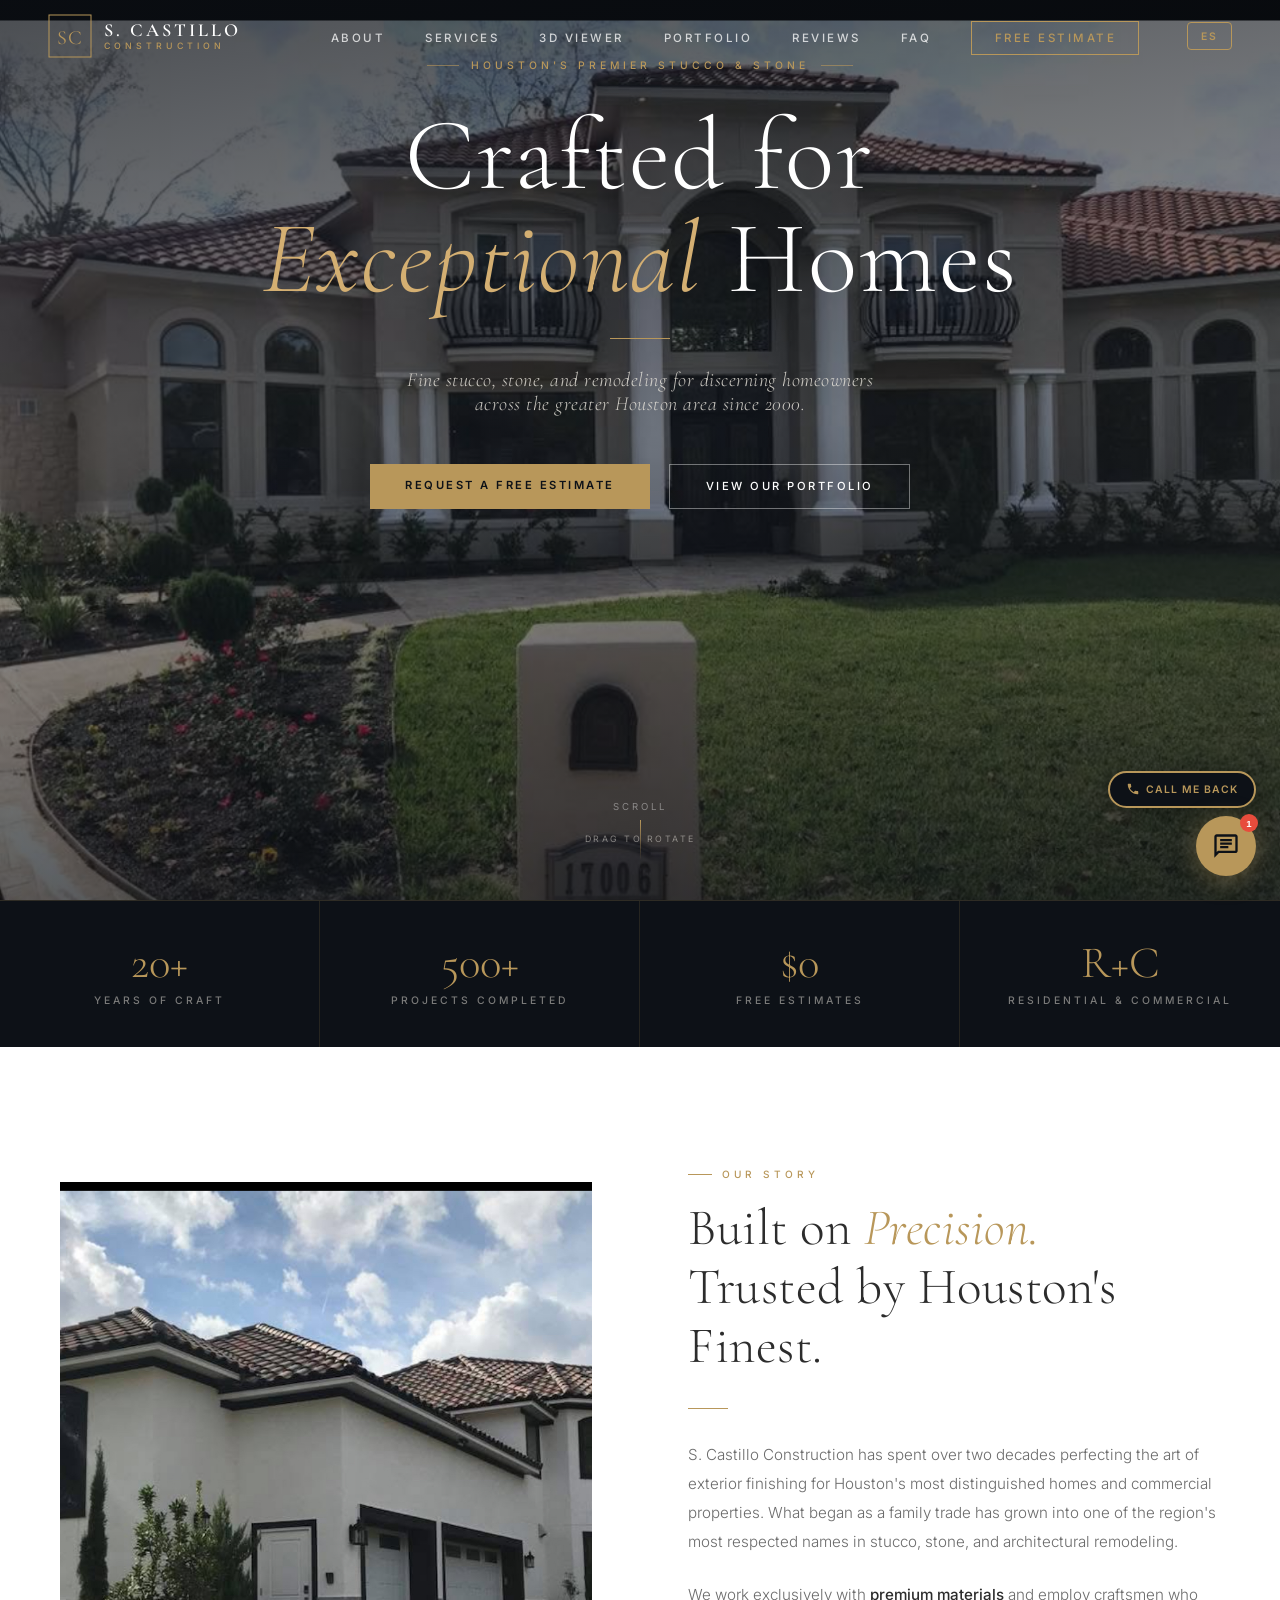
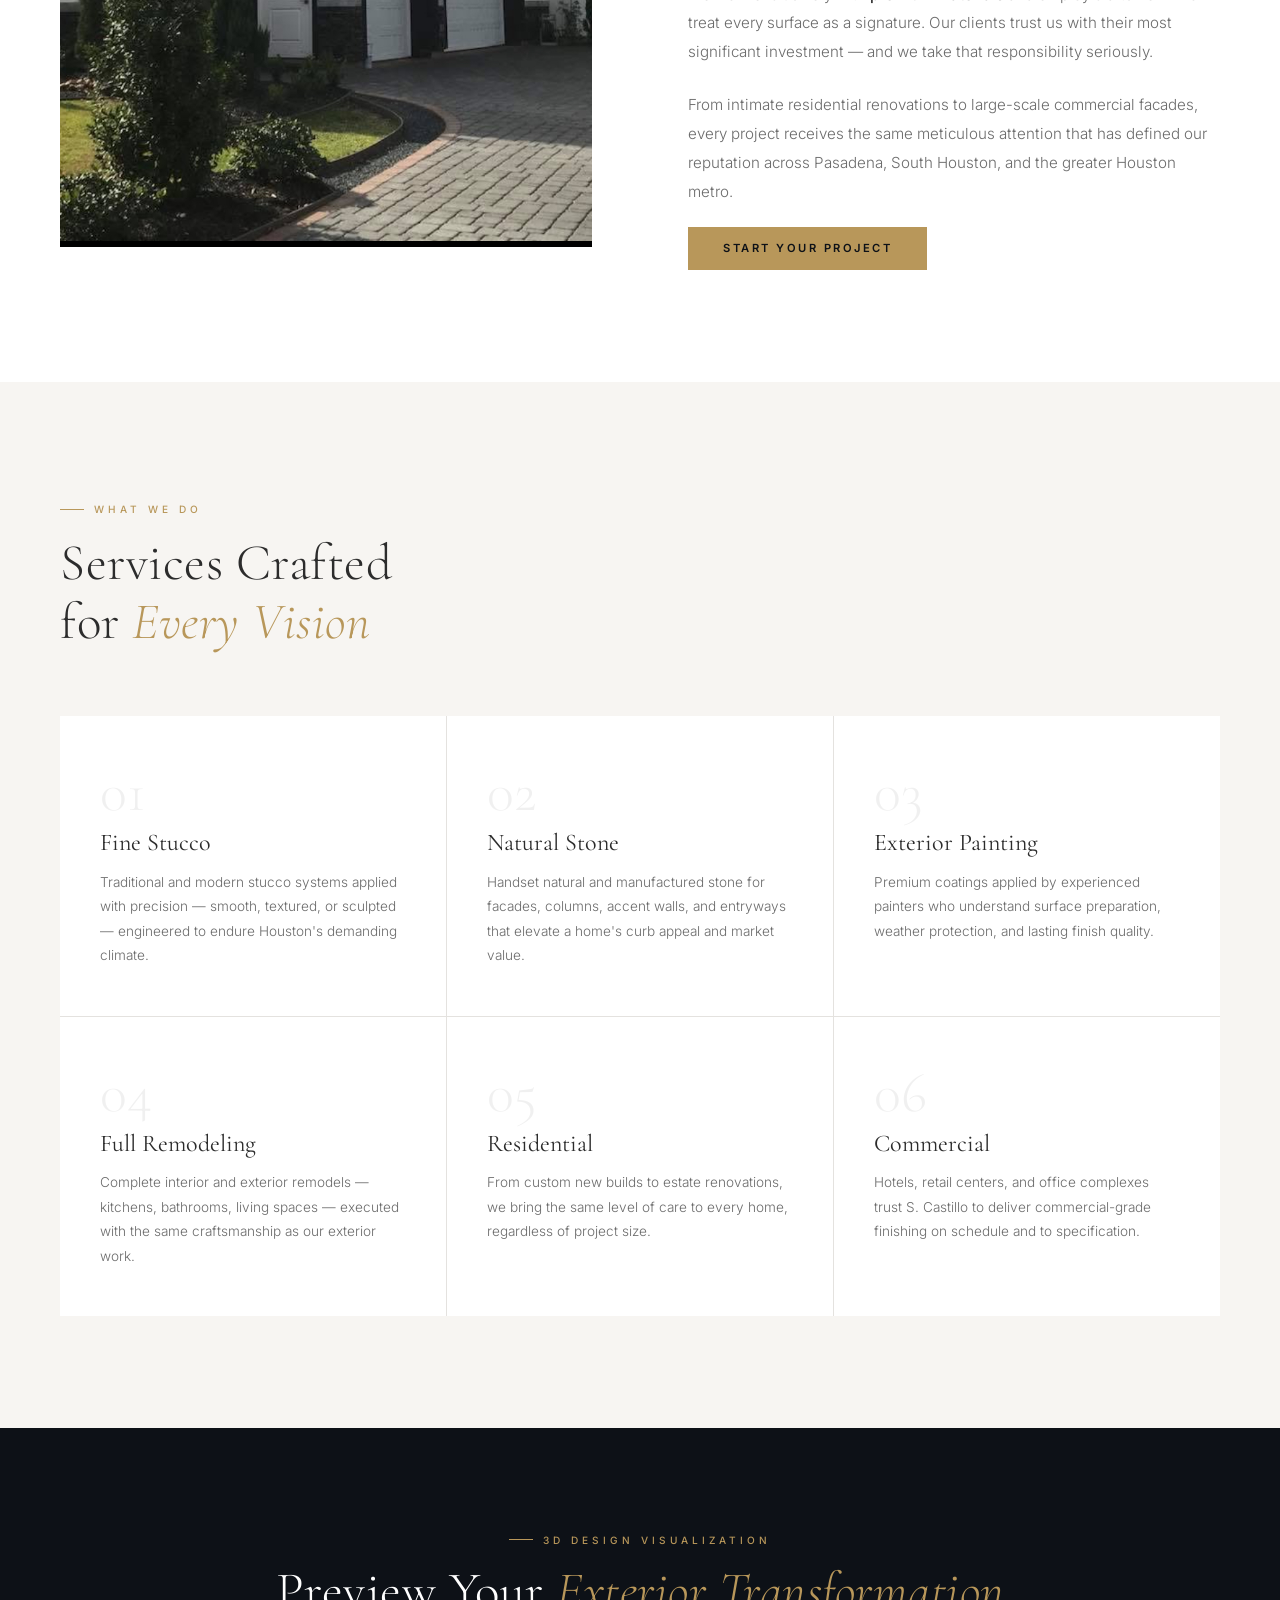
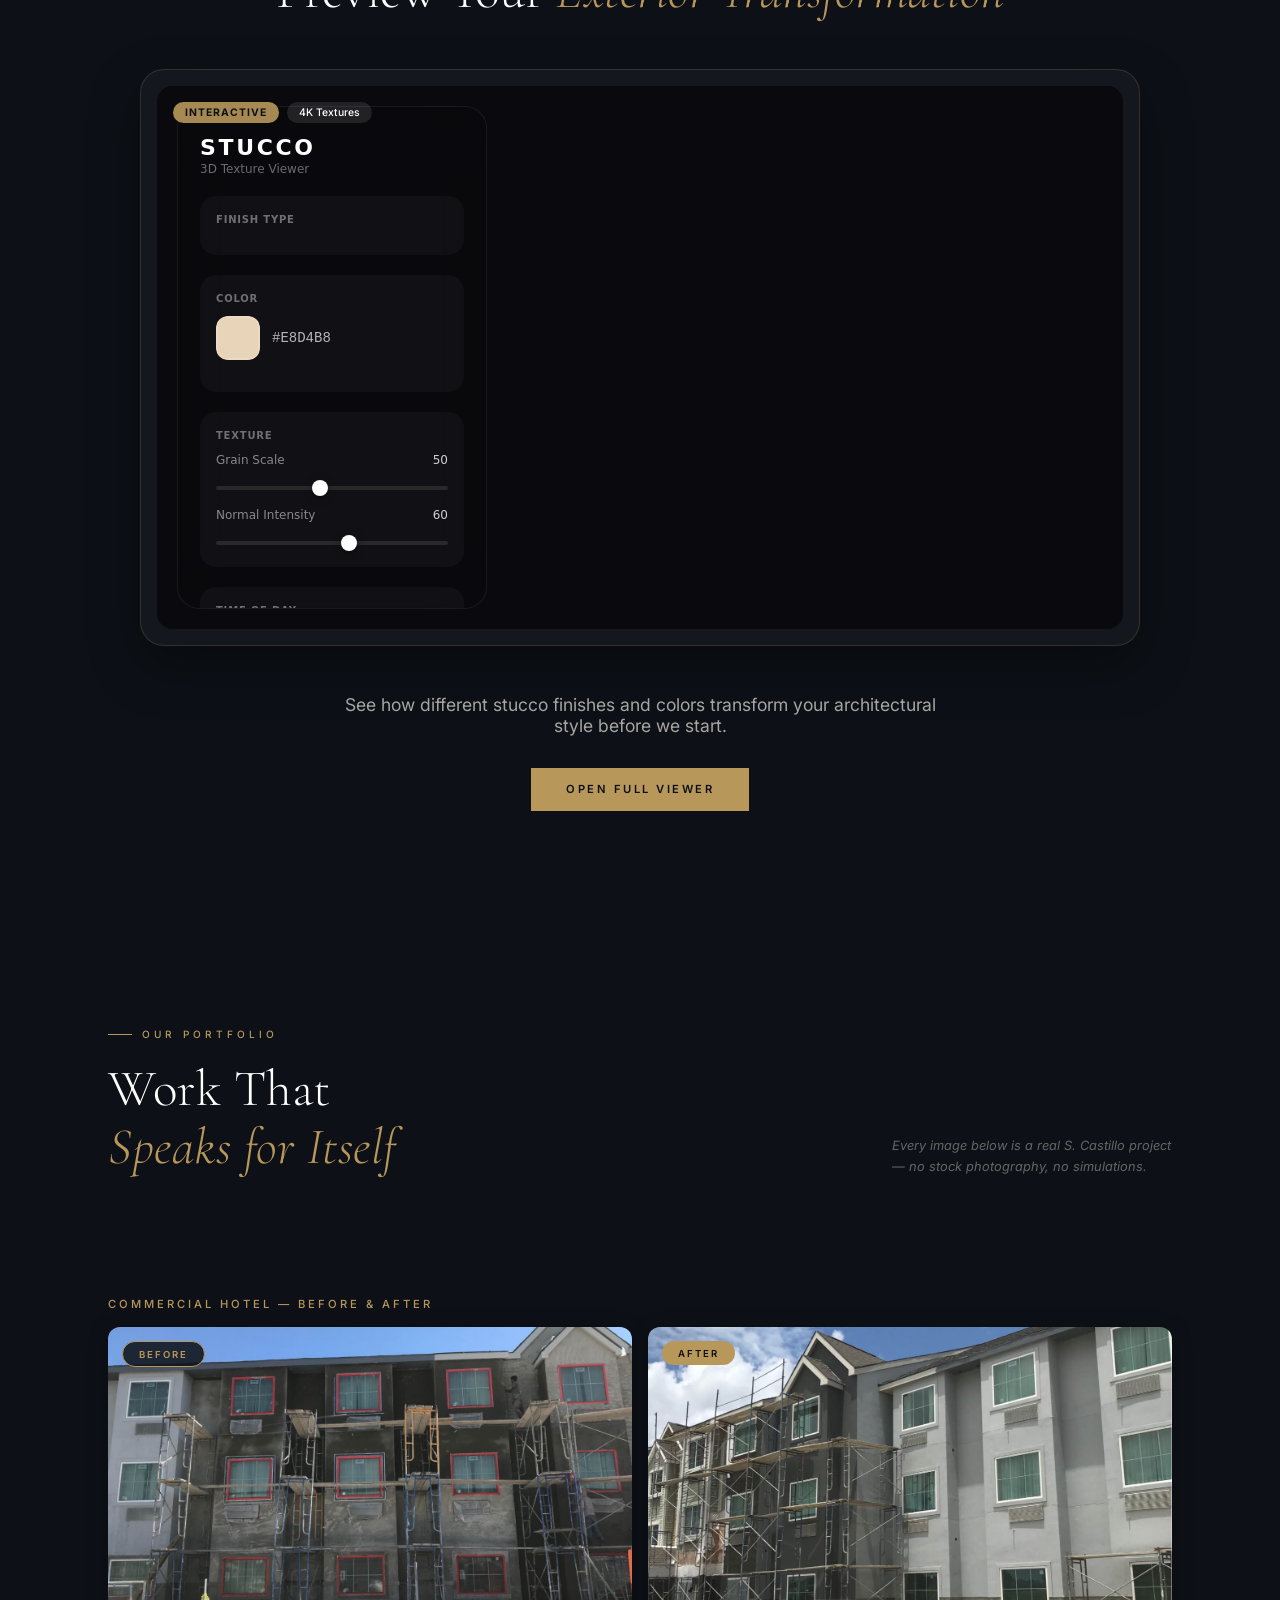
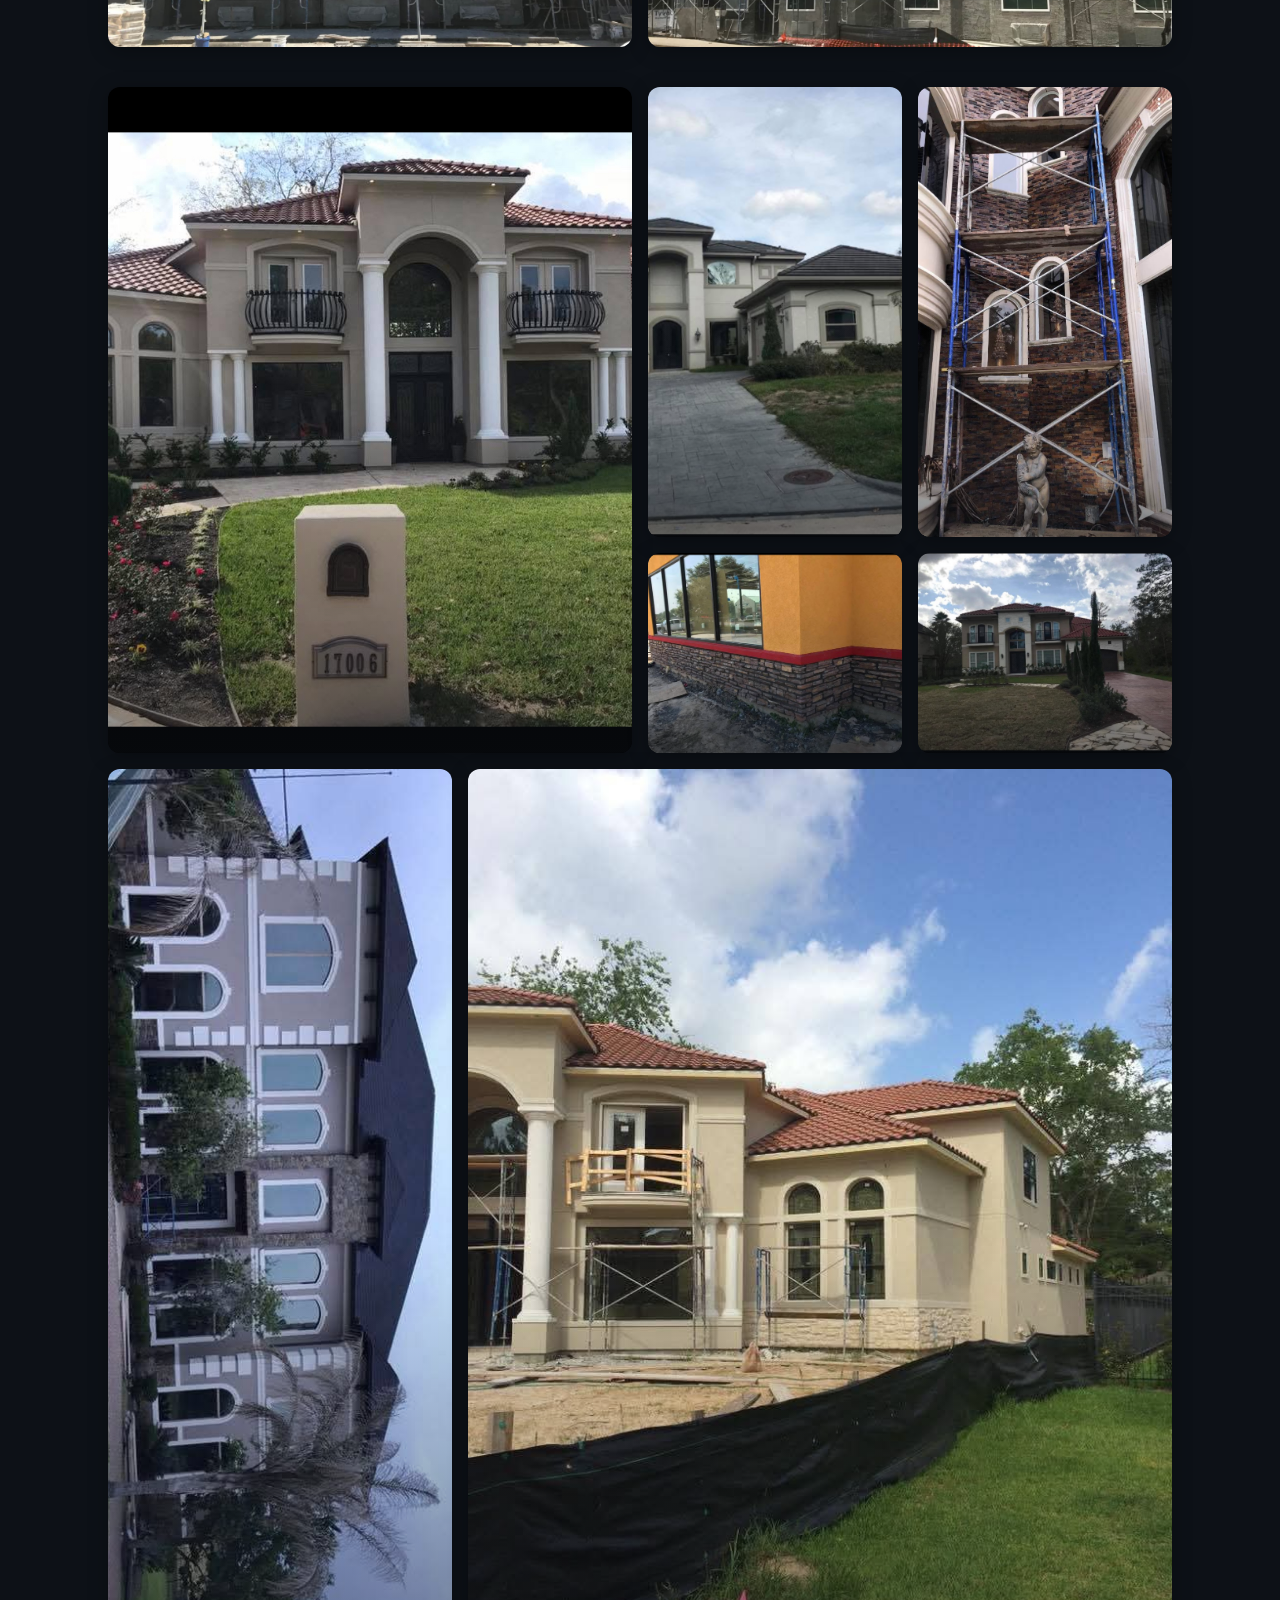
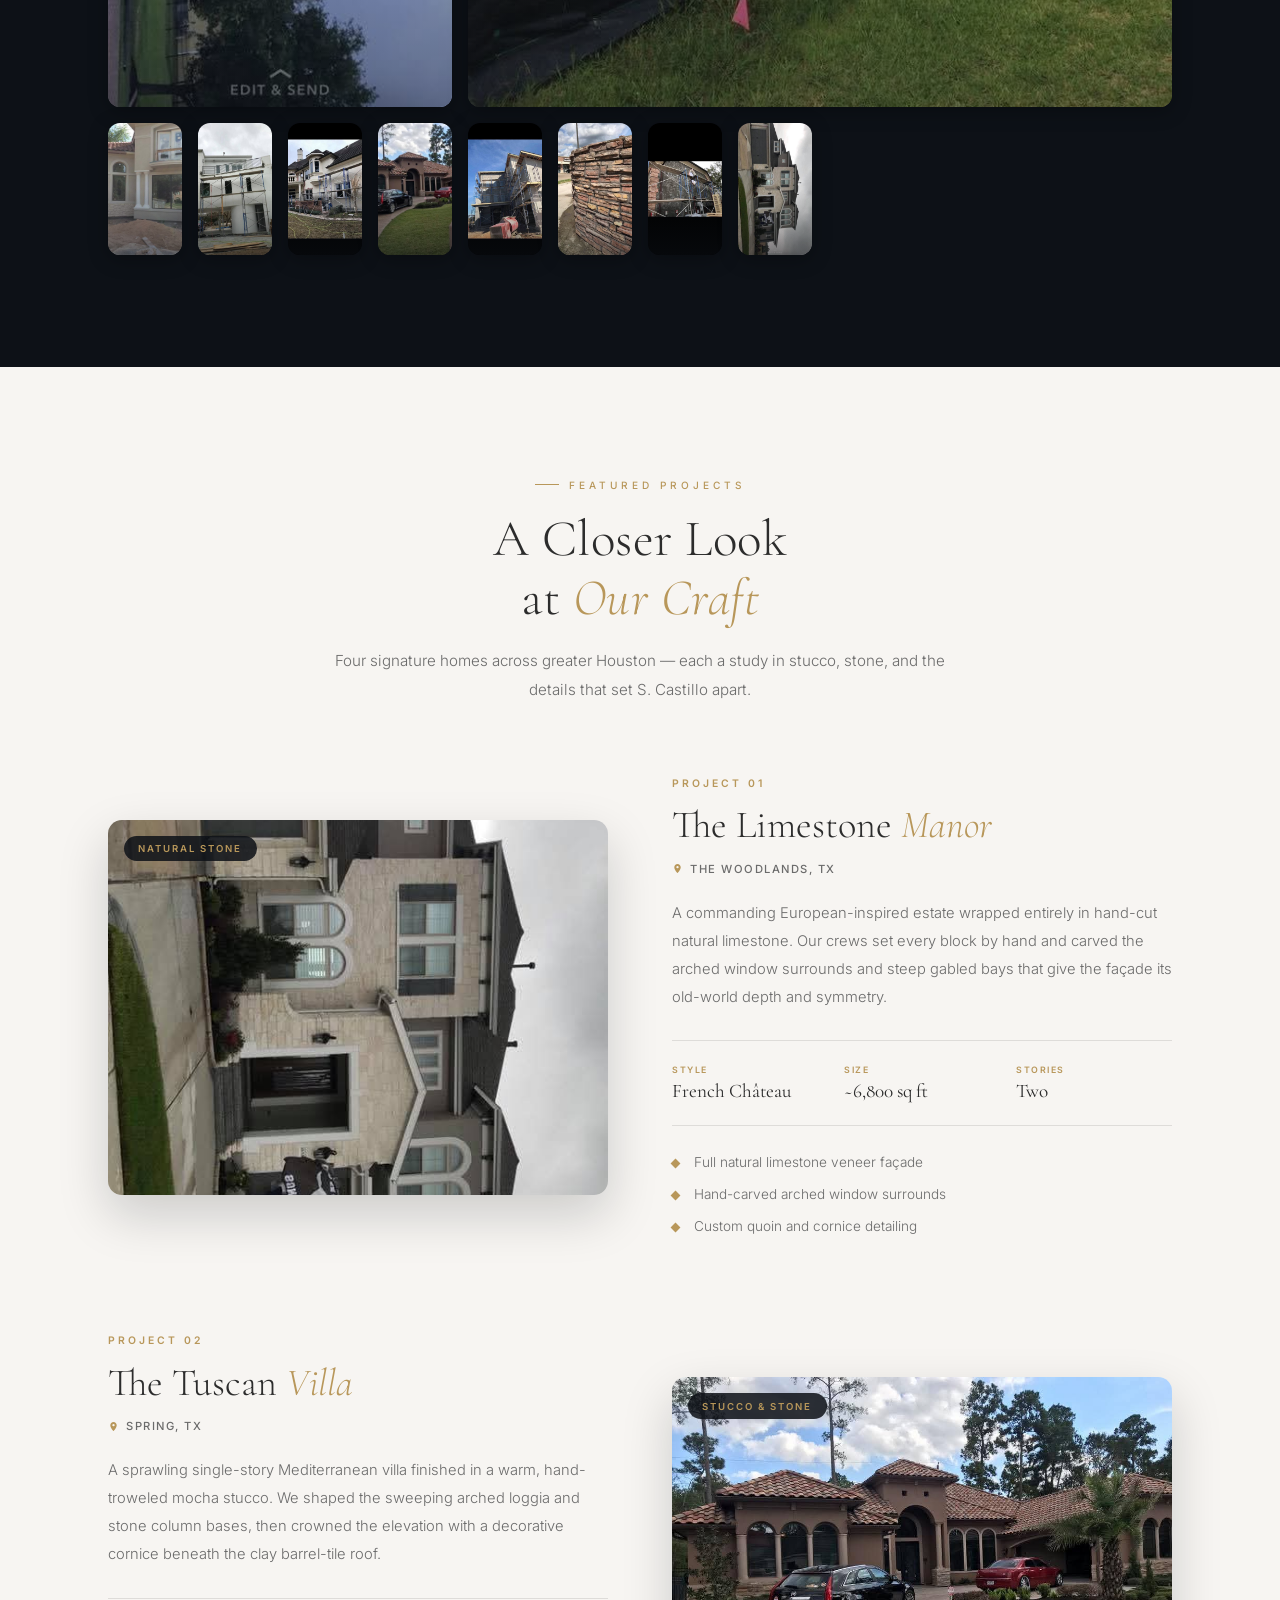
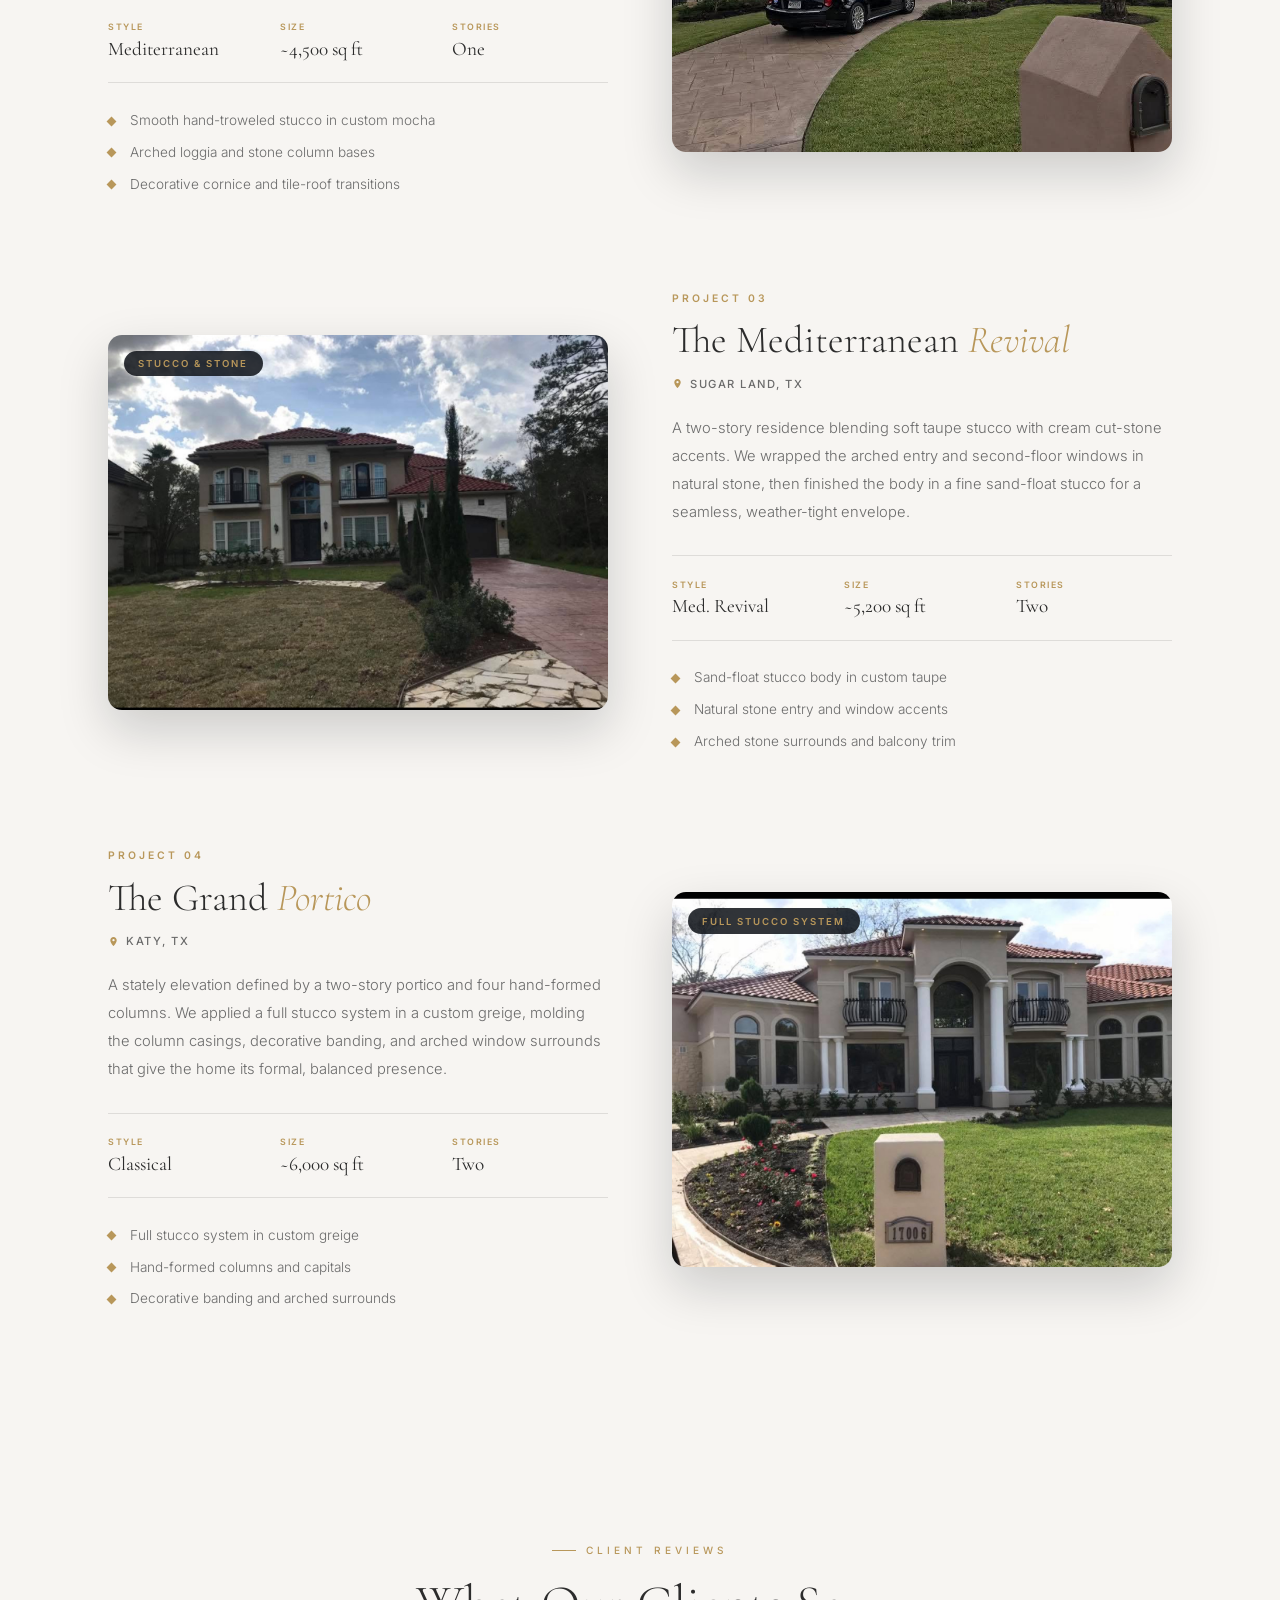
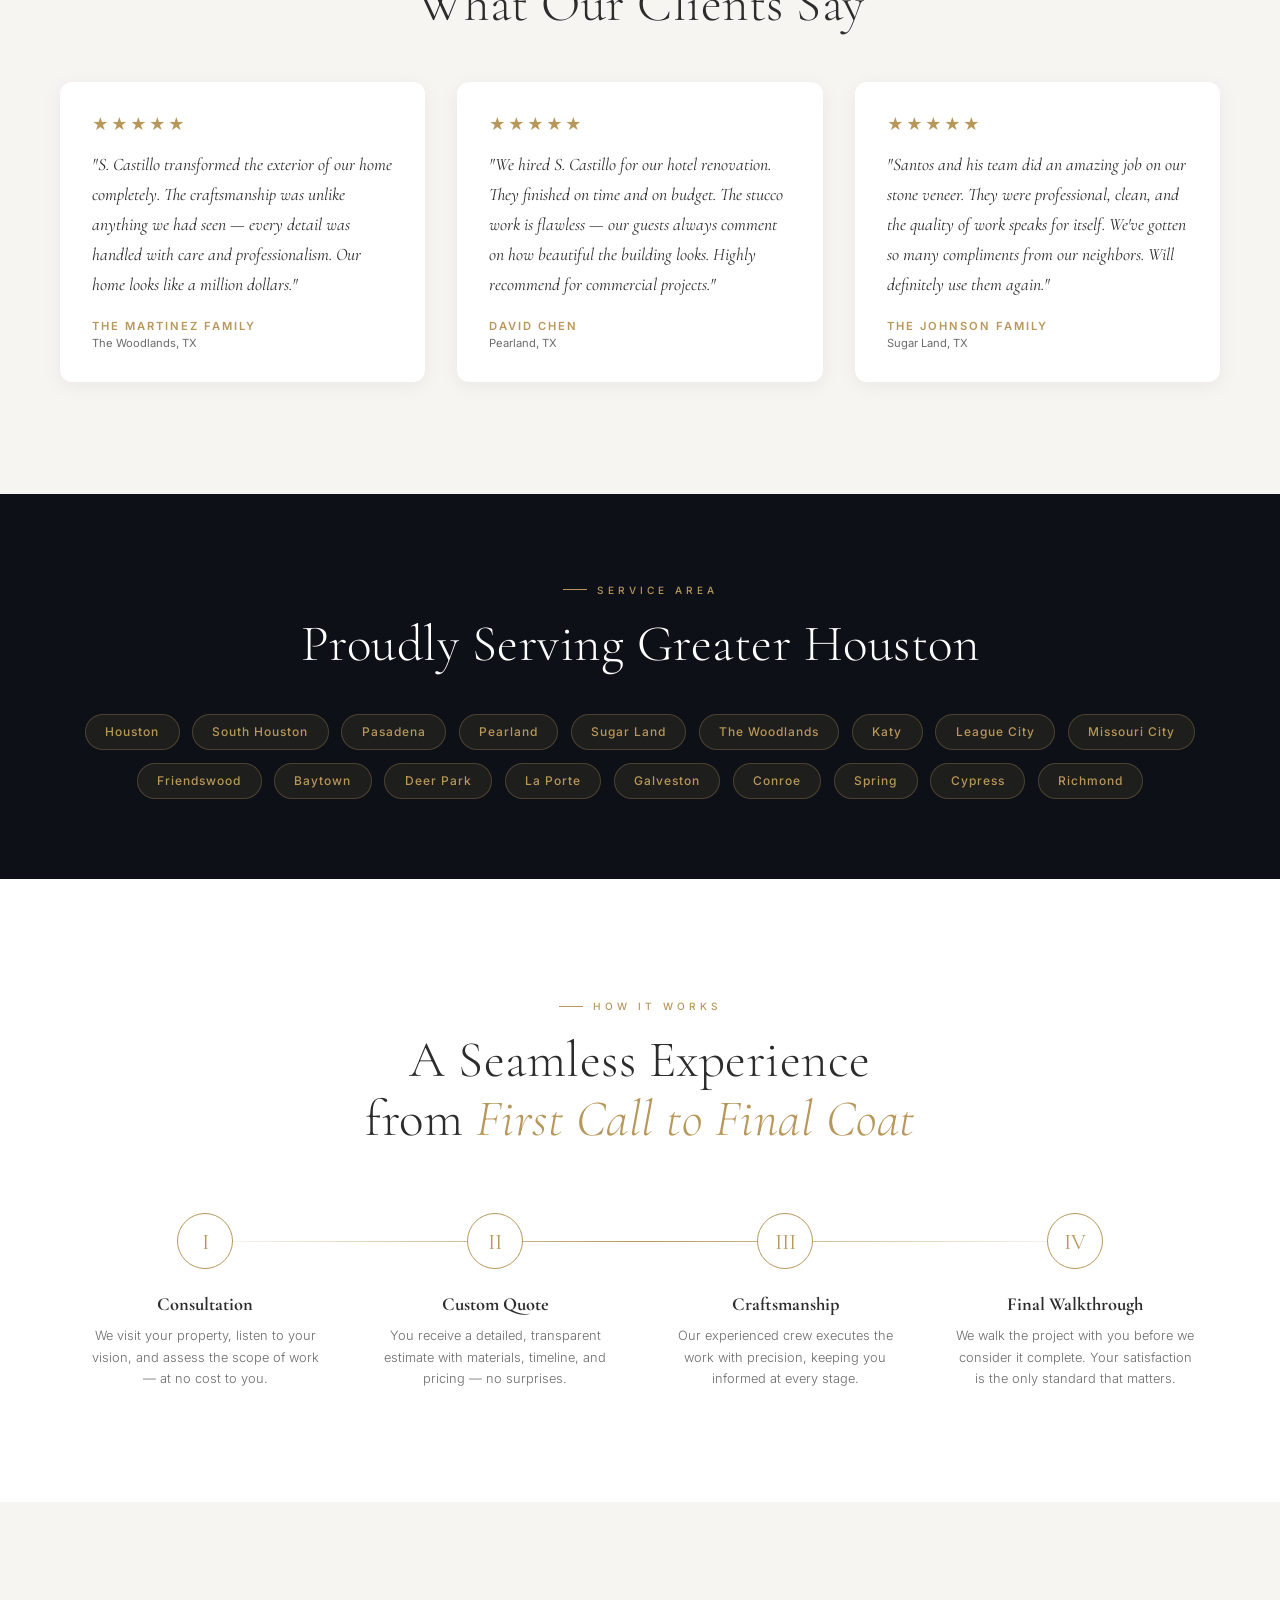
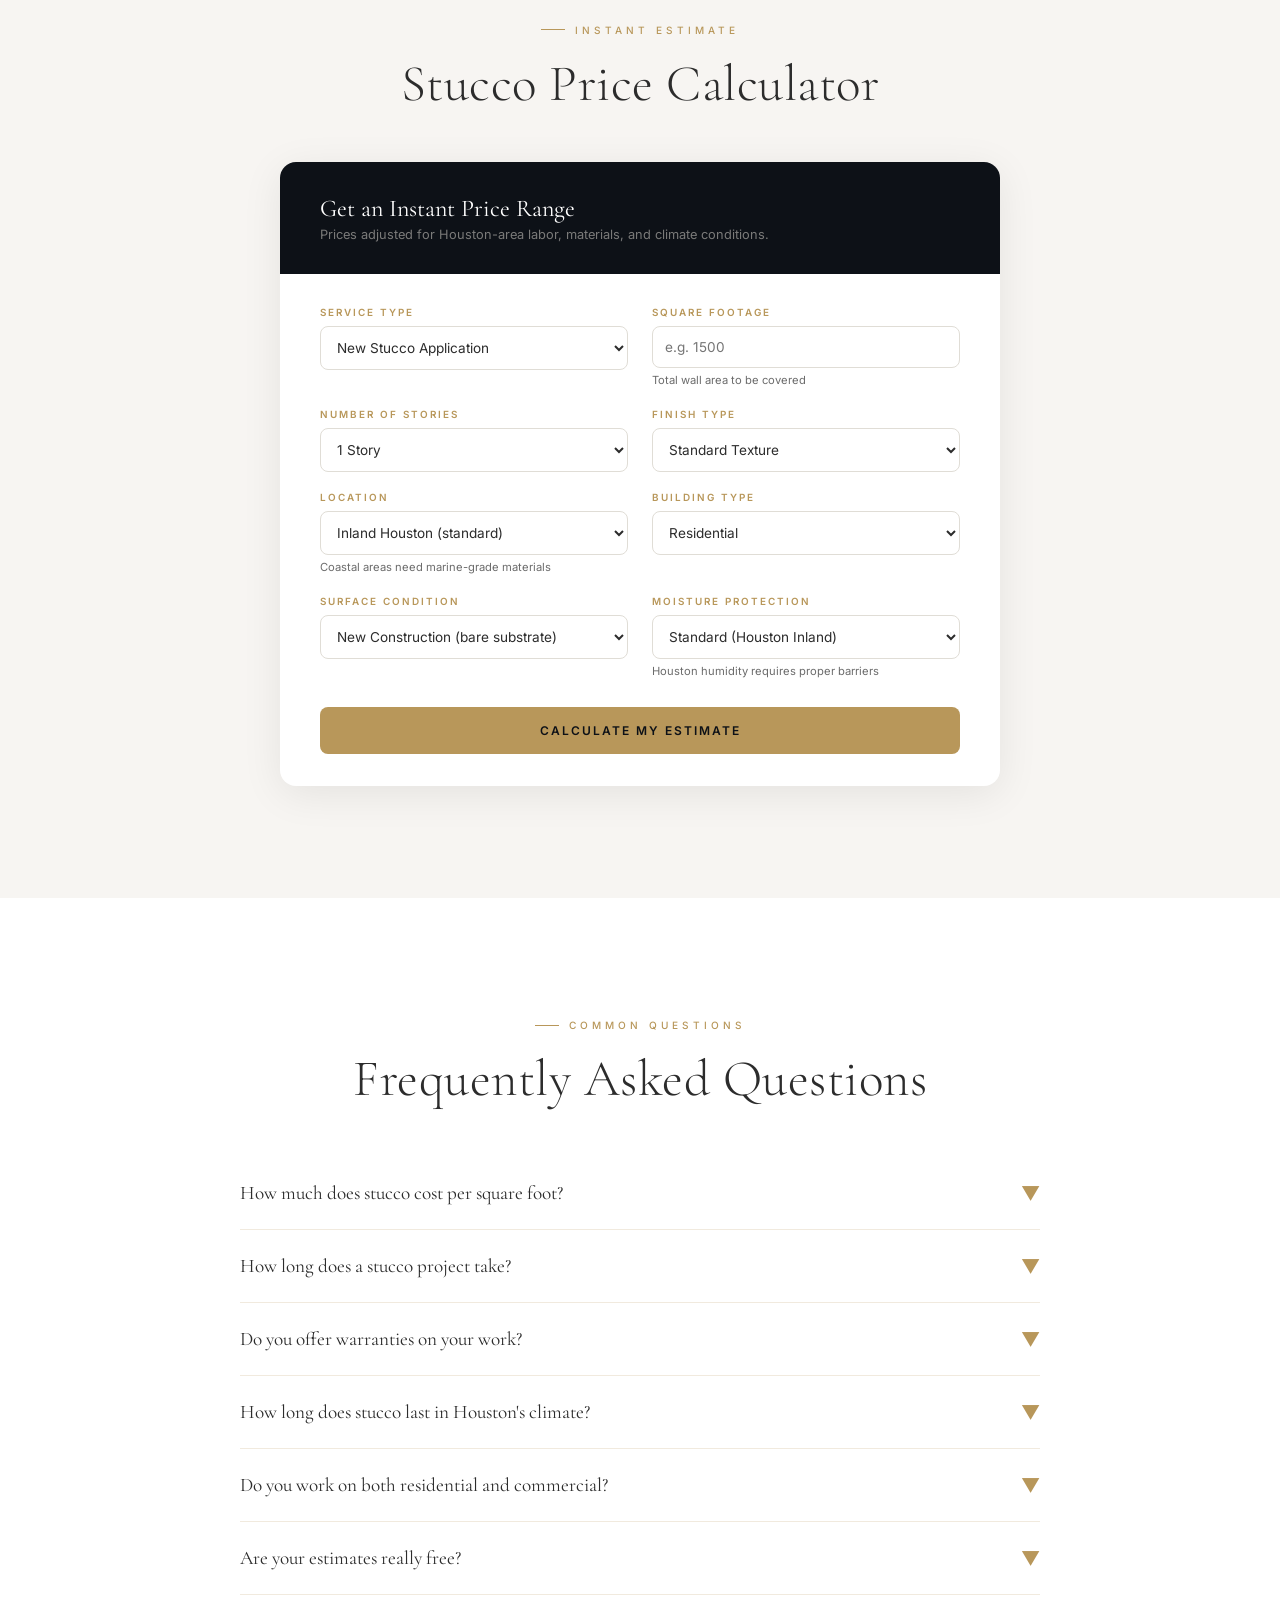
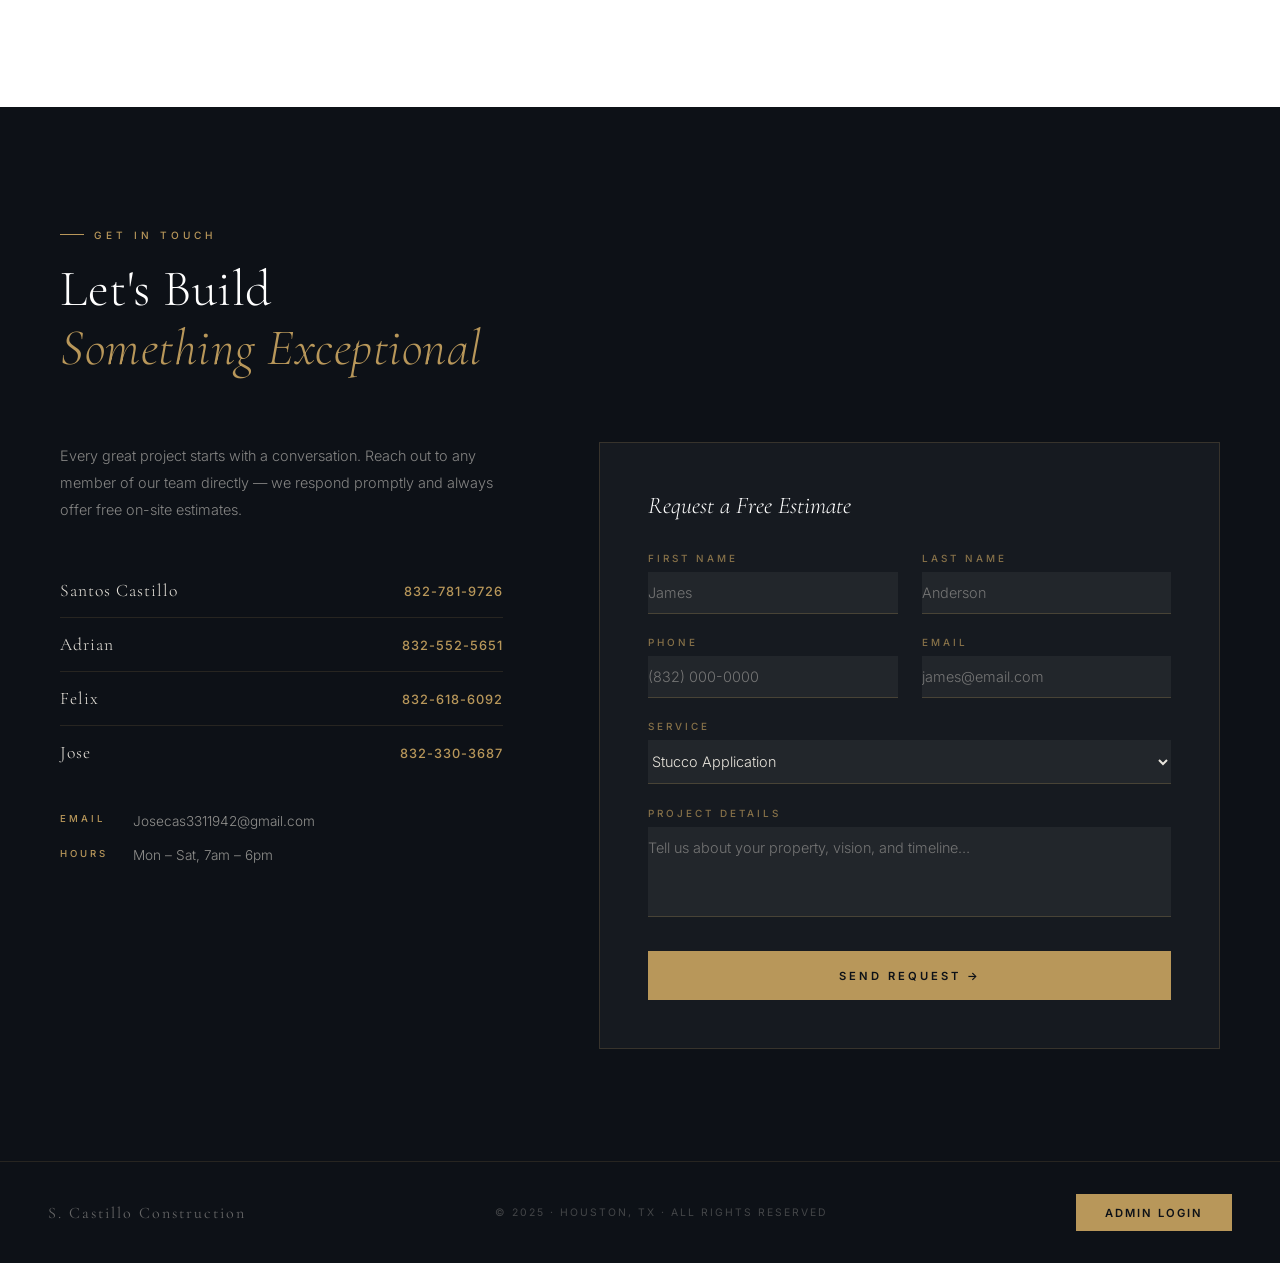
==== commit d114b726: "Add Featured Projects spotlight section describing four homes Turn the four shared house photos into" ====
--- a/index.html
+++ b/index.html
@@ -215,6 +215,38 @@
       .gitem-label{opacity:1;transform:translateY(0);font-size:.95rem;}
     }
 
+    /* FEATURED PROJECTS */
+    #featured-projects{background:var(--light-bg);padding:7rem 0;}
+    #featured-projects .container{padding:0 3rem;}
+    @media(max-width:768px){#featured-projects .container{padding:0 1.5rem;}}
+    .fp-intro{text-align:center;max-width:620px;margin:0 auto 4.5rem;display:flex;flex-direction:column;align-items:center;}
+    .fp-intro p{font-size:.95rem;line-height:1.9;color:var(--gray);font-weight:300;margin-top:1.2rem;}
+    .fp-row{display:grid;grid-template-columns:1fr 1fr;gap:4rem;align-items:center;margin-bottom:6rem;}
+    .fp-row:last-child{margin-bottom:0;}
+    .fp-row.reverse .fp-media{order:2;}
+    .fp-media{position:relative;cursor:pointer;overflow:hidden;border-radius:14px;box-shadow:0 20px 50px rgba(13,17,23,0.18);}
+    .fp-media img{width:100%;aspect-ratio:4/3;object-fit:cover;display:block;transition:transform .7s ease;background:linear-gradient(135deg,#1a1a2e,#0D1117);}
+    .fp-media:hover img{transform:scale(1.05);}
+    .fp-media-tag{position:absolute;top:1rem;left:1rem;background:rgba(13,17,23,0.85);color:var(--gold);font-size:.6rem;letter-spacing:2px;text-transform:uppercase;font-weight:600;padding:.45rem .9rem;border-radius:20px;}
+    .fp-num{font-family:'Inter',sans-serif;font-size:.65rem;letter-spacing:3px;text-transform:uppercase;color:var(--gold);font-weight:600;margin-bottom:.9rem;}
+    .fp-title{font-family:'Cormorant Garamond',serif;font-size:clamp(1.7rem,3vw,2.4rem);font-weight:300;color:var(--charcoal);line-height:1.12;margin-bottom:.7rem;}
+    .fp-title em{font-style:italic;color:var(--gold);}
+    .fp-location{display:inline-flex;align-items:center;gap:.45rem;font-size:.7rem;letter-spacing:1.5px;text-transform:uppercase;color:var(--gray);font-weight:500;margin-bottom:1.5rem;}
+    .fp-desc{font-size:.92rem;line-height:1.9;color:var(--gray);font-weight:300;margin-bottom:1.8rem;}
+    .fp-specs{display:grid;grid-template-columns:repeat(3,1fr);gap:1rem;border-top:1px solid rgba(0,0,0,0.1);border-bottom:1px solid rgba(0,0,0,0.1);padding:1.4rem 0;margin-bottom:1.6rem;}
+    .fp-spec-label{font-size:.55rem;letter-spacing:1.5px;text-transform:uppercase;color:var(--gold);font-weight:600;margin-bottom:.4rem;}
+    .fp-spec-val{font-family:'Cormorant Garamond',serif;font-size:1.2rem;color:var(--charcoal);font-weight:400;line-height:1.1;}
+    .fp-scope{list-style:none;}
+    .fp-scope li{position:relative;padding-left:1.4rem;font-size:.85rem;line-height:1.7;color:var(--gray);font-weight:300;margin-bottom:.55rem;}
+    .fp-scope li:last-child{margin-bottom:0;}
+    .fp-scope li::before{content:'';position:absolute;left:0;top:.55rem;width:7px;height:7px;background:var(--gold);transform:rotate(45deg);}
+    @media(max-width:768px){
+      .fp-row{grid-template-columns:1fr;gap:1.8rem;margin-bottom:4rem;}
+      .fp-row.reverse .fp-media{order:0;}
+      .fp-specs{gap:.5rem;}
+      .fp-spec-val{font-size:1.05rem;}
+    }
+
     /* LIGHTBOX */
     .lightbox{display:none;position:fixed;inset:0;background:rgba(0,0,0,.95);z-index:999;align-items:center;justify-content:center;}
     .lightbox.active{display:flex;}
@@ -515,17 +547,23 @@
 </section>
 
 <!-- 3D STUCCO VIEWER -->
-<section class="section" id="stucco-viewer" style="background:var(--navy);padding:5rem 3rem;">
-  <div class="container">
-    <div class="reveal" style="text-align:center;margin-bottom:2.5rem;">
-      <div class="eyebrow" style="color:var(--gold);justify-content:center;" data-en="Interactive Experience" data-es="Experiencia Interactiva">Interactive Experience</div>
-      <h2 class="display-title" style="color:var(--white);" data-en="Explore Our Stucco Finishes in 3D" data-es="Explore Nuestros Acabados de Estuco en 3D">Explore Our Stucco<br>Finishes in <em>3D</em></h2>
-      <p style="font-size:.9rem;color:rgba(232,228,220,0.55);margin-top:1rem;line-height:1.8;font-weight:300;max-width:640px;margin-left:auto;margin-right:auto;" data-en="Rotate the model, change stucco styles, adjust colors, and see how different textures look under varying lighting conditions — from sunrise to sunset." data-es="Gire el modelo, cambie estilos de estuco, ajuste colores y vea c&oacute;mo se ven las texturas bajo diferentes condiciones de luz — desde el amanecer hasta el atardecer.">Rotate the model, change stucco styles, adjust colors, and see how different textures look under varying lighting conditions — from sunrise to sunset.</p>
-    </div>
-    <div class="reveal" style="position:relative;width:100%;max-width:1100px;margin:0 auto;border-radius:16px;overflow:hidden;box-shadow:0 12px 48px rgba(0,0,0,0.4);border:1px solid rgba(184,151,90,0.2);">
-      <iframe src="stucco-viewer.html" style="width:100%;height:600px;border:none;display:block;" loading="lazy" title="3D Stucco Texture Viewer"></iframe>
-    </div>
-    <div class="reveal" style="text-align:center;margin-top:2rem;">
+<section class="section" id="stucco-viewer" style="background:var(--navy);padding:6rem 2rem;color:var(--white);">
+  <div class="container" style="max-width:1000px;">
+    <div class="reveal" style="text-align:center;margin-bottom:3rem;">
+      <div class="eyebrow" style="color:var(--gold);justify-content:center;margin-bottom:1rem;" data-en="3D Design Visualization" data-es="Visualizaci&oacute;n de Dise&ntilde;o 3D">3D Design Visualization</div>
+      <h2 class="display-title" style="color:var(--white);" data-en="Preview Your Exterior Transformation" data-es="Previsualice su Transformaci&oacute;n Exterior">Preview Your <em>Exterior Transformation</em></h2>
+    </div>
+    <div class="reveal" style="background:rgba(255,255,255,0.03);border:1px solid rgba(184,151,90,0.2);padding:1rem;border-radius:24px;box-shadow:0 20px 50px rgba(0,0,0,0.4);">
+      <div style="position:relative;width:100%;aspect-ratio:16/9;border-radius:16px;overflow:hidden;background:#050a14;">
+        <iframe src="stucco-viewer.html" style="width:100%;height:100%;border:none;" loading="lazy" title="3D Stucco Texture Viewer"></iframe>
+        <div style="position:absolute;top:1rem;left:1rem;display:flex;gap:8px;">
+          <span style="background:rgba(184,151,90,0.9);color:var(--navy);font-size:.65rem;padding:4px 12px;border-radius:20px;font-weight:700;text-transform:uppercase;letter-spacing:1px;">Interactive</span>
+          <span style="background:rgba(255,255,255,0.1);color:var(--white);font-size:.65rem;padding:4px 12px;border-radius:20px;font-weight:500;">4K Textures</span>
+        </div>
+      </div>
+    </div>
+    <div class="reveal" style="text-align:center;margin-top:3rem;">
+      <p style="font-size:1.1rem;color:rgba(232,228,220,0.7);margin-bottom:2rem;max-width:600px;margin-left:auto;margin-right:auto;" data-en="See how different stucco finishes and colors transform your architectural style before we start." data-es="Vea c&oacute;mo diferentes acabados de estuco y colores transforman su estilo arquitect&oacute;nico antes de comenzar.">See how different stucco finishes and colors transform your architectural style before we start.</p>
       <a href="stucco-viewer.html" target="_blank" class="btn-gold" data-en="Open Full Viewer" data-es="Abrir Visor Completo">Open Full Viewer</a>
     </div>
   </div>
@@ -629,6 +667,161 @@
       <div class="gitem" data-cat="residential stucco stone" onclick="openLb('project-9.jpg')">
         <img src="project-9.jpg" alt="Completed stone and stucco home" loading="lazy"/>
         <div class="gitem-overlay"><span class="gitem-label">Stone &amp; Stucco — Finished Home</span></div>
+      </div>
+    </div>
+  </div>
+</section>
+
+<!-- FEATURED PROJECTS -->
+<section id="featured-projects">
+  <div class="container">
+    <div class="fp-intro reveal">
+      <div class="eyebrow" data-en="Featured Projects" data-es="Proyectos Destacados">Featured Projects</div>
+      <h2 class="display-title" data-en="A Closer Look at Our Craft" data-es="Una Mirada M&aacute;s Cercana a Nuestro Oficio">A Closer Look<br>at <em>Our Craft</em></h2>
+      <p data-en="Four signature homes across greater Houston — each a study in stucco, stone, and the details that set S. Castillo apart." data-es="Cuatro hogares emblem&aacute;ticos en el &aacute;rea de Houston — cada uno un estudio en estuco, piedra y los detalles que distinguen a S. Castillo.">Four signature homes across greater Houston — each a study in stucco, stone, and the details that set S. Castillo apart.</p>
+    </div>
+
+    <!-- 01 -->
+    <div class="fp-row reveal">
+      <div class="fp-media" onclick="openLb('project-9.jpg')">
+        <img src="project-9.jpg" alt="Hand-cut natural limestone estate by S. Castillo" loading="lazy"/>
+        <span class="fp-media-tag" data-en="Natural Stone" data-es="Piedra Natural">Natural Stone</span>
+      </div>
+      <div class="fp-info">
+        <div class="fp-num" data-en="Project 01" data-es="Proyecto 01">Project 01</div>
+        <h3 class="fp-title" data-en="The Limestone Manor" data-es="La Mansi&oacute;n de Piedra Caliza">The Limestone <em>Manor</em></h3>
+        <div class="fp-location">
+          <svg width="11" height="11" viewBox="0 0 24 24" fill="currentColor" style="color:var(--gold)" aria-hidden="true"><path d="M12 2C8.13 2 5 5.13 5 9c0 5.25 7 13 7 13s7-7.75 7-13c0-3.87-3.13-7-7-7zm0 9.5a2.5 2.5 0 110-5 2.5 2.5 0 010 5z"/></svg>
+          <span data-en="The Woodlands, TX" data-es="The Woodlands, TX">The Woodlands, TX</span>
+        </div>
+        <p class="fp-desc" data-en="A commanding European-inspired estate wrapped entirely in hand-cut natural limestone. Our crews set every block by hand and carved the arched window surrounds and steep gabled bays that give the fa&ccedil;ade its old-world depth and symmetry." data-es="Una imponente finca de inspiraci&oacute;n europea revestida completamente en piedra caliza natural cortada a mano. Nuestro equipo coloc&oacute; cada bloque a mano y tall&oacute; los marcos de ventanas en arco y los frontones que dan a la fachada su profundidad y simetr&iacute;a cl&aacute;sicas.">A commanding European-inspired estate wrapped entirely in hand-cut natural limestone. Our crews set every block by hand and carved the arched window surrounds and steep gabled bays that give the fa&ccedil;ade its old-world depth and symmetry.</p>
+        <div class="fp-specs">
+          <div>
+            <div class="fp-spec-label" data-en="Style" data-es="Estilo">Style</div>
+            <div class="fp-spec-val" data-en="French Ch&acirc;teau" data-es="Castillo Franc&eacute;s">French Ch&acirc;teau</div>
+          </div>
+          <div>
+            <div class="fp-spec-label" data-en="Size" data-es="Tama&ntilde;o">Size</div>
+            <div class="fp-spec-val">~6,800 sq ft</div>
+          </div>
+          <div>
+            <div class="fp-spec-label" data-en="Stories" data-es="Pisos">Stories</div>
+            <div class="fp-spec-val" data-en="Two" data-es="Dos">Two</div>
+          </div>
+        </div>
+        <ul class="fp-scope">
+          <li data-en="Full natural limestone veneer fa&ccedil;ade" data-es="Fachada completa con revestimiento de piedra caliza natural">Full natural limestone veneer fa&ccedil;ade</li>
+          <li data-en="Hand-carved arched window surrounds" data-es="Marcos de ventanas en arco tallados a mano">Hand-carved arched window surrounds</li>
+          <li data-en="Custom quoin and cornice detailing" data-es="Detalles personalizados de esquinas y cornisas">Custom quoin and cornice detailing</li>
+        </ul>
+      </div>
+    </div>
+
+    <!-- 02 -->
+    <div class="fp-row reverse reveal">
+      <div class="fp-media" onclick="openLb('project-10.jpg')">
+        <img src="project-10.jpg" alt="Single-story Mediterranean villa with mocha stucco finish" loading="lazy"/>
+        <span class="fp-media-tag" data-en="Stucco &amp; Stone" data-es="Estuco y Piedra">Stucco &amp; Stone</span>
+      </div>
+      <div class="fp-info">
+        <div class="fp-num" data-en="Project 02" data-es="Proyecto 02">Project 02</div>
+        <h3 class="fp-title" data-en="The Tuscan Villa" data-es="La Villa Toscana">The Tuscan <em>Villa</em></h3>
+        <div class="fp-location">
+          <svg width="11" height="11" viewBox="0 0 24 24" fill="currentColor" style="color:var(--gold)" aria-hidden="true"><path d="M12 2C8.13 2 5 5.13 5 9c0 5.25 7 13 7 13s7-7.75 7-13c0-3.87-3.13-7-7-7zm0 9.5a2.5 2.5 0 110-5 2.5 2.5 0 010 5z"/></svg>
+          <span data-en="Spring, TX" data-es="Spring, TX">Spring, TX</span>
+        </div>
+        <p class="fp-desc" data-en="A sprawling single-story Mediterranean villa finished in a warm, hand-troweled mocha stucco. We shaped the sweeping arched loggia and stone column bases, then crowned the elevation with a decorative cornice beneath the clay barrel-tile roof." data-es="Una extensa villa mediterr&aacute;nea de una planta acabada en un c&aacute;lido estuco color moca aplicado a mano. Dimos forma a la galer&iacute;a de arcos y a las bases de columnas en piedra, y coronamos la fachada con una cornisa decorativa bajo el techo de teja de barril.">A sprawling single-story Mediterranean villa finished in a warm, hand-troweled mocha stucco. We shaped the sweeping arched loggia and stone column bases, then crowned the elevation with a decorative cornice beneath the clay barrel-tile roof.</p>
+        <div class="fp-specs">
+          <div>
+            <div class="fp-spec-label" data-en="Style" data-es="Estilo">Style</div>
+            <div class="fp-spec-val" data-en="Mediterranean" data-es="Mediterr&aacute;neo">Mediterranean</div>
+          </div>
+          <div>
+            <div class="fp-spec-label" data-en="Size" data-es="Tama&ntilde;o">Size</div>
+            <div class="fp-spec-val">~4,500 sq ft</div>
+          </div>
+          <div>
+            <div class="fp-spec-label" data-en="Stories" data-es="Pisos">Stories</div>
+            <div class="fp-spec-val" data-en="One" data-es="Uno">One</div>
+          </div>
+        </div>
+        <ul class="fp-scope">
+          <li data-en="Smooth hand-troweled stucco in custom mocha" data-es="Estuco liso aplicado a mano en color moca personalizado">Smooth hand-troweled stucco in custom mocha</li>
+          <li data-en="Arched loggia and stone column bases" data-es="Galer&iacute;a de arcos y bases de columnas en piedra">Arched loggia and stone column bases</li>
+          <li data-en="Decorative cornice and tile-roof transitions" data-es="Cornisa decorativa y transiciones del techo de teja">Decorative cornice and tile-roof transitions</li>
+        </ul>
+      </div>
+    </div>
+
+    <!-- 03 -->
+    <div class="fp-row reveal">
+      <div class="fp-media" onclick="openLb('IMG_8177.jpg')">
+        <img src="IMG_8177.jpg" alt="Two-story Mediterranean home with stucco and stone accents" loading="lazy"/>
+        <span class="fp-media-tag" data-en="Stucco &amp; Stone" data-es="Estuco y Piedra">Stucco &amp; Stone</span>
+      </div>
+      <div class="fp-info">
+        <div class="fp-num" data-en="Project 03" data-es="Proyecto 03">Project 03</div>
+        <h3 class="fp-title" data-en="The Mediterranean Revival" data-es="El Renacimiento Mediterr&aacute;neo">The Mediterranean <em>Revival</em></h3>
+        <div class="fp-location">
+          <svg width="11" height="11" viewBox="0 0 24 24" fill="currentColor" style="color:var(--gold)" aria-hidden="true"><path d="M12 2C8.13 2 5 5.13 5 9c0 5.25 7 13 7 13s7-7.75 7-13c0-3.87-3.13-7-7-7zm0 9.5a2.5 2.5 0 110-5 2.5 2.5 0 010 5z"/></svg>
+          <span data-en="Sugar Land, TX" data-es="Sugar Land, TX">Sugar Land, TX</span>
+        </div>
+        <p class="fp-desc" data-en="A two-story residence blending soft taupe stucco with cream cut-stone accents. We wrapped the arched entry and second-floor windows in natural stone, then finished the body in a fine sand-float stucco for a seamless, weather-tight envelope." data-es="Una residencia de dos plantas que combina estuco color taupe con acentos de piedra cortada color crema. Revestimos la entrada en arco y las ventanas del segundo piso con piedra natural, y acabamos el cuerpo con un estuco de textura fina para una envolvente sellada contra el clima.">A two-story residence blending soft taupe stucco with cream cut-stone accents. We wrapped the arched entry and second-floor windows in natural stone, then finished the body in a fine sand-float stucco for a seamless, weather-tight envelope.</p>
+        <div class="fp-specs">
+          <div>
+            <div class="fp-spec-label" data-en="Style" data-es="Estilo">Style</div>
+            <div class="fp-spec-val" data-en="Med. Revival" data-es="Renacimiento">Med. Revival</div>
+          </div>
+          <div>
+            <div class="fp-spec-label" data-en="Size" data-es="Tama&ntilde;o">Size</div>
+            <div class="fp-spec-val">~5,200 sq ft</div>
+          </div>
+          <div>
+            <div class="fp-spec-label" data-en="Stories" data-es="Pisos">Stories</div>
+            <div class="fp-spec-val" data-en="Two" data-es="Dos">Two</div>
+          </div>
+        </div>
+        <ul class="fp-scope">
+          <li data-en="Sand-float stucco body in custom taupe" data-es="Cuerpo de estuco de textura fina en taupe personalizado">Sand-float stucco body in custom taupe</li>
+          <li data-en="Natural stone entry and window accents" data-es="Acentos de piedra natural en entrada y ventanas">Natural stone entry and window accents</li>
+          <li data-en="Arched stone surrounds and balcony trim" data-es="Marcos de piedra en arco y detalles de balcones">Arched stone surrounds and balcony trim</li>
+        </ul>
+      </div>
+    </div>
+
+    <!-- 04 -->
+    <div class="fp-row reverse reveal">
+      <div class="fp-media" onclick="openLb('IMG_8173.jpg')">
+        <img src="IMG_8173.jpg" alt="Two-story stucco estate with grand columned portico" loading="lazy"/>
+        <span class="fp-media-tag" data-en="Full Stucco System" data-es="Sistema de Estuco">Full Stucco System</span>
+      </div>
+      <div class="fp-info">
+        <div class="fp-num" data-en="Project 04" data-es="Proyecto 04">Project 04</div>
+        <h3 class="fp-title" data-en="The Grand Portico" data-es="El Gran P&oacute;rtico">The Grand <em>Portico</em></h3>
+        <div class="fp-location">
+          <svg width="11" height="11" viewBox="0 0 24 24" fill="currentColor" style="color:var(--gold)" aria-hidden="true"><path d="M12 2C8.13 2 5 5.13 5 9c0 5.25 7 13 7 13s7-7.75 7-13c0-3.87-3.13-7-7-7zm0 9.5a2.5 2.5 0 110-5 2.5 2.5 0 010 5z"/></svg>
+          <span data-en="Katy, TX" data-es="Katy, TX">Katy, TX</span>
+        </div>
+        <p class="fp-desc" data-en="A stately elevation defined by a two-story portico and four hand-formed columns. We applied a full stucco system in a custom greige, molding the column casings, decorative banding, and arched window surrounds that give the home its formal, balanced presence." data-es="Una fachada se&ntilde;orial definida por un p&oacute;rtico de dos pisos y cuatro columnas formadas a mano. Aplicamos un sistema completo de estuco en un color greige personalizado, moldeando las columnas, las molduras decorativas y los marcos de ventanas en arco que dan al hogar su presencia formal y equilibrada.">A stately elevation defined by a two-story portico and four hand-formed columns. We applied a full stucco system in a custom greige, molding the column casings, decorative banding, and arched window surrounds that give the home its formal, balanced presence.</p>
+        <div class="fp-specs">
+          <div>
+            <div class="fp-spec-label" data-en="Style" data-es="Estilo">Style</div>
+            <div class="fp-spec-val" data-en="Classical" data-es="Cl&aacute;sico">Classical</div>
+          </div>
+          <div>
+            <div class="fp-spec-label" data-en="Size" data-es="Tama&ntilde;o">Size</div>
+            <div class="fp-spec-val">~6,000 sq ft</div>
+          </div>
+          <div>
+            <div class="fp-spec-label" data-en="Stories" data-es="Pisos">Stories</div>
+            <div class="fp-spec-val" data-en="Two" data-es="Dos">Two</div>
+          </div>
+        </div>
+        <ul class="fp-scope">
+          <li data-en="Full stucco system in custom greige" data-es="Sistema completo de estuco en greige personalizado">Full stucco system in custom greige</li>
+          <li data-en="Hand-formed columns and capitals" data-es="Columnas y capiteles formados a mano">Hand-formed columns and capitals</li>
+          <li data-en="Decorative banding and arched surrounds" data-es="Molduras decorativas y marcos en arco">Decorative banding and arched surrounds</li>
+        </ul>
       </div>
     </div>
   </div>
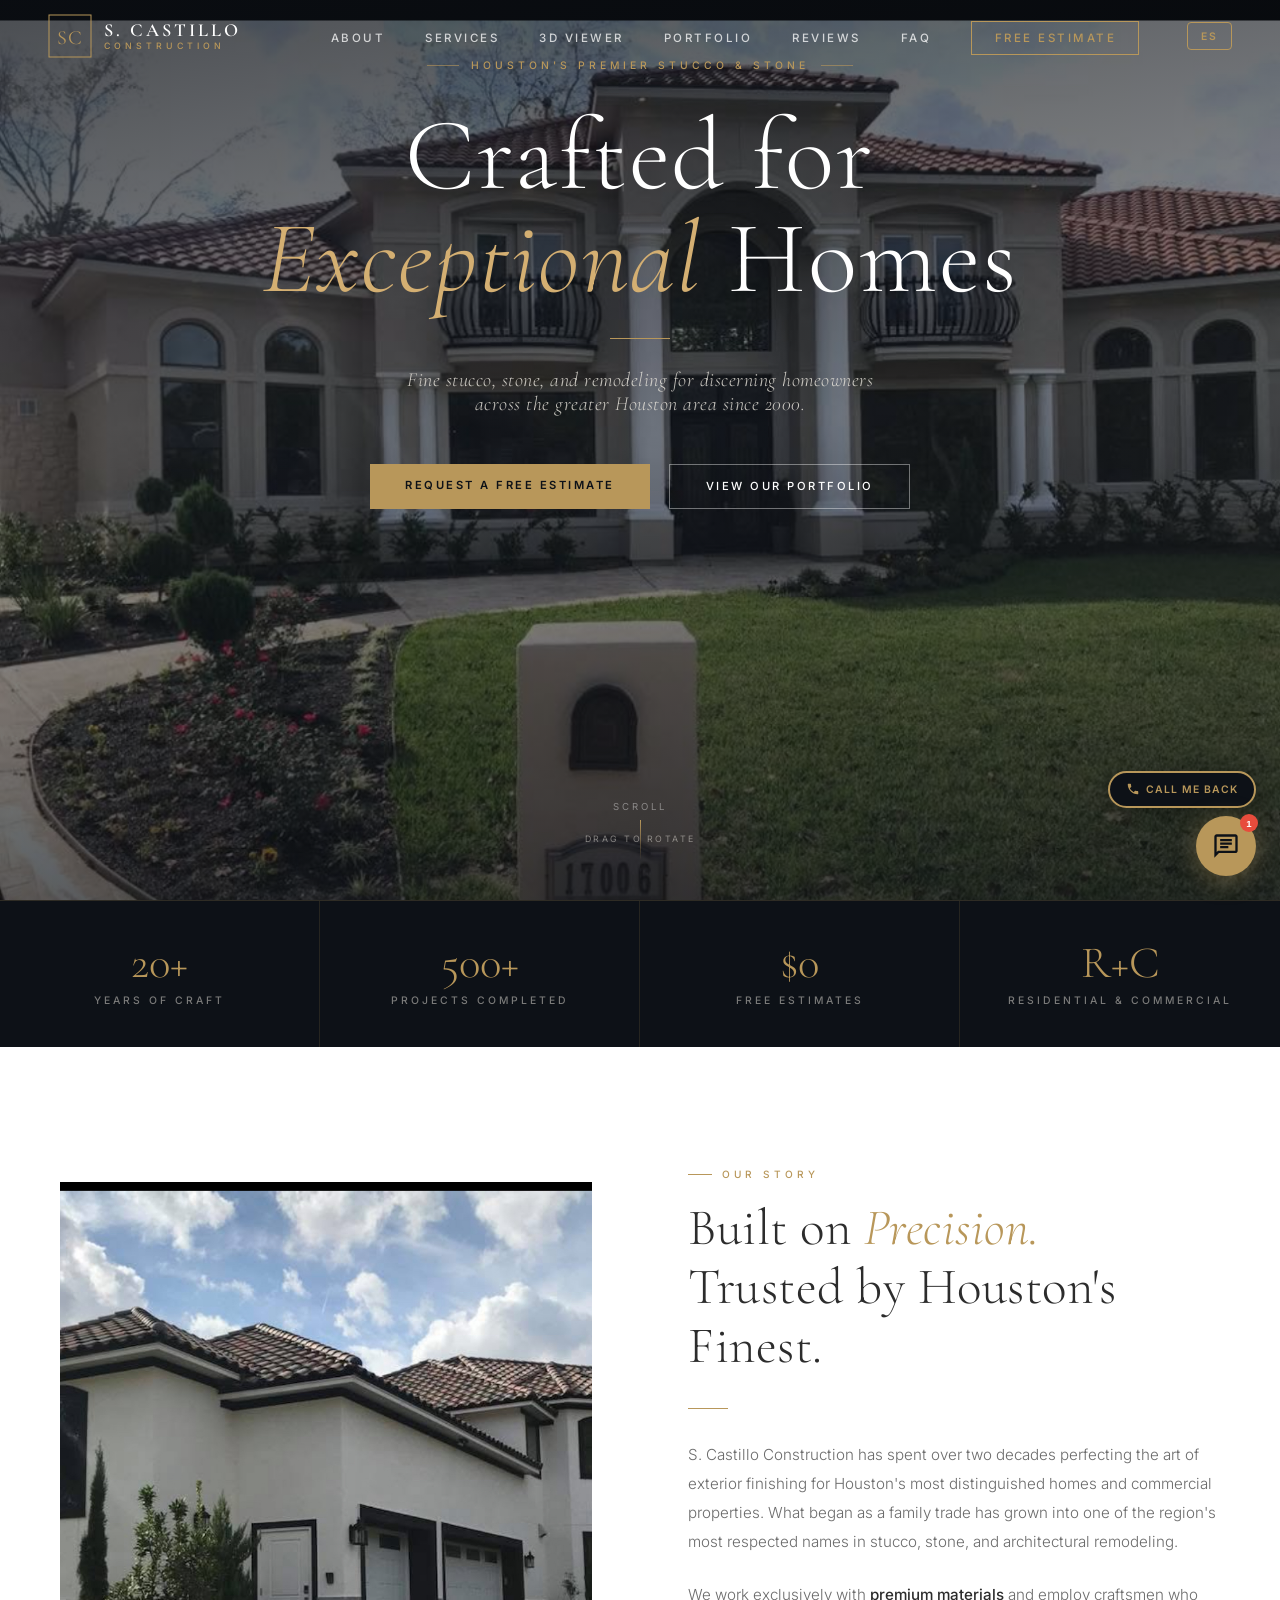
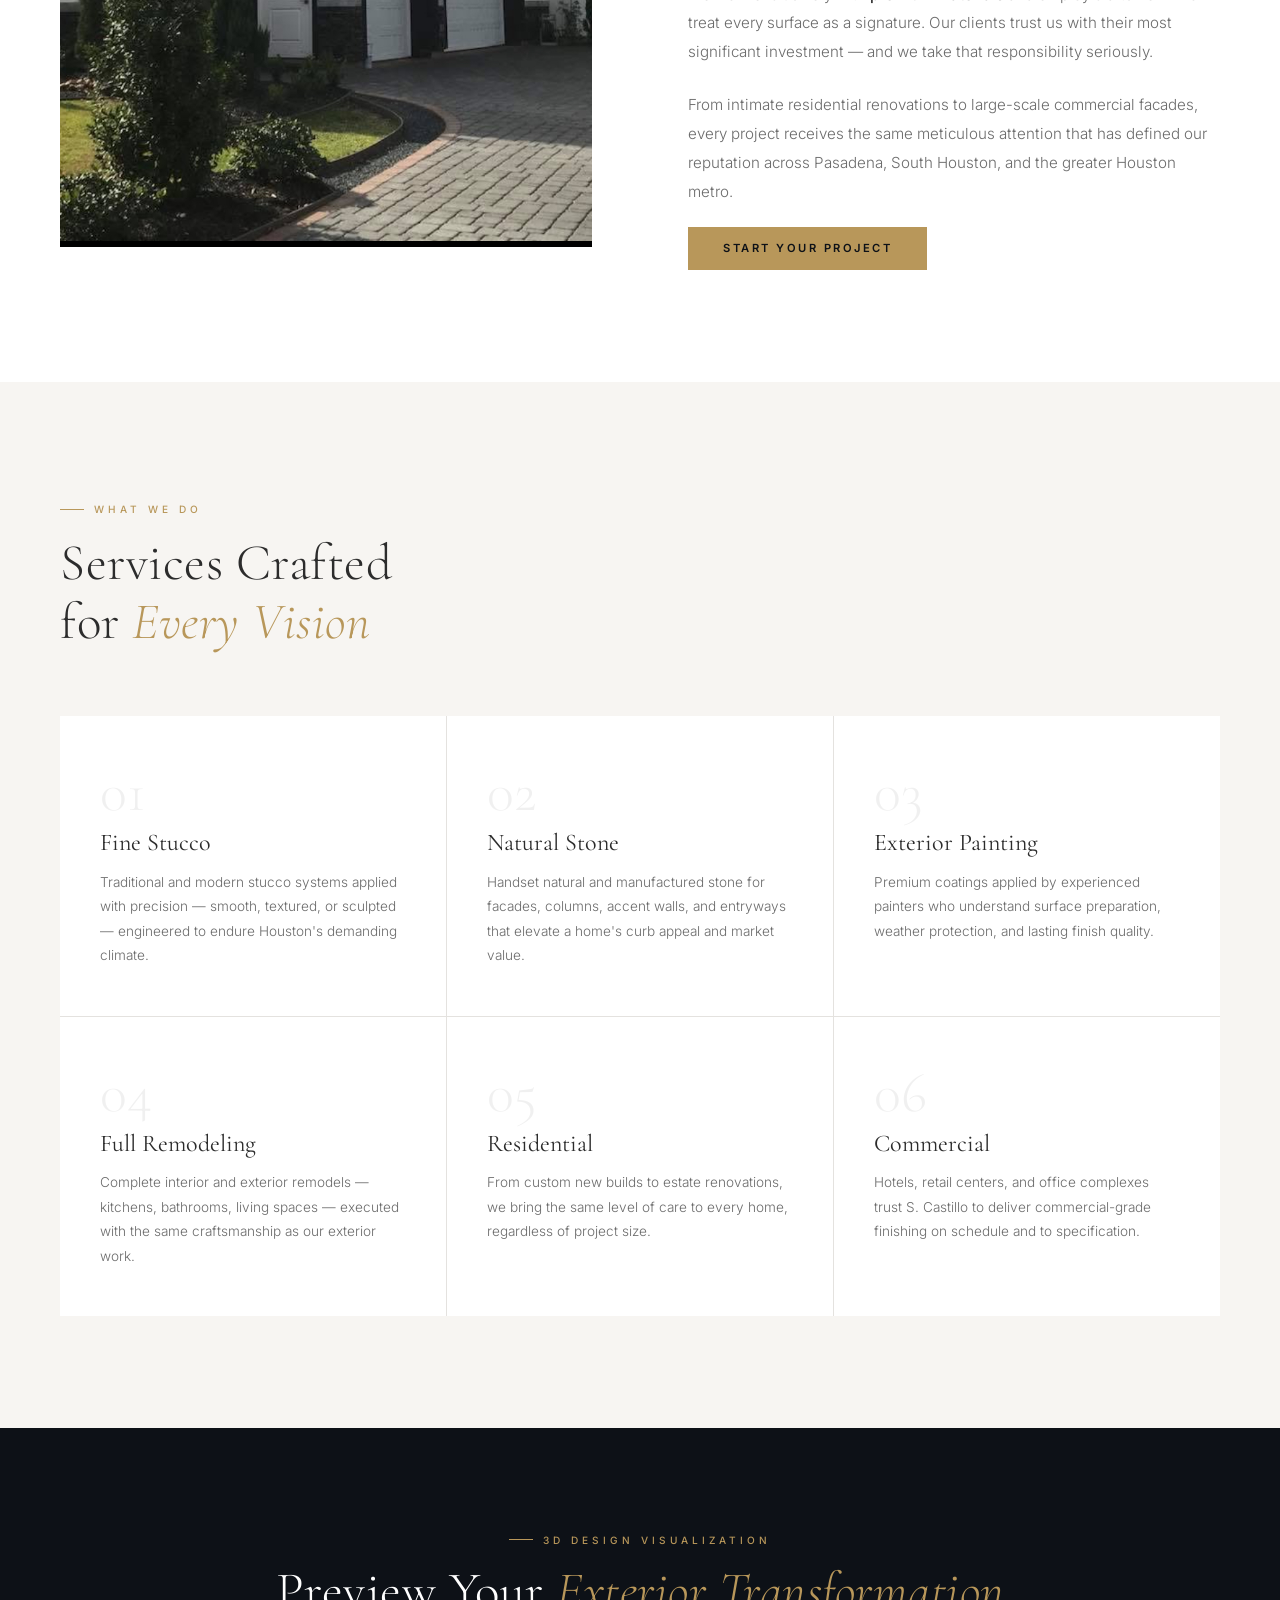
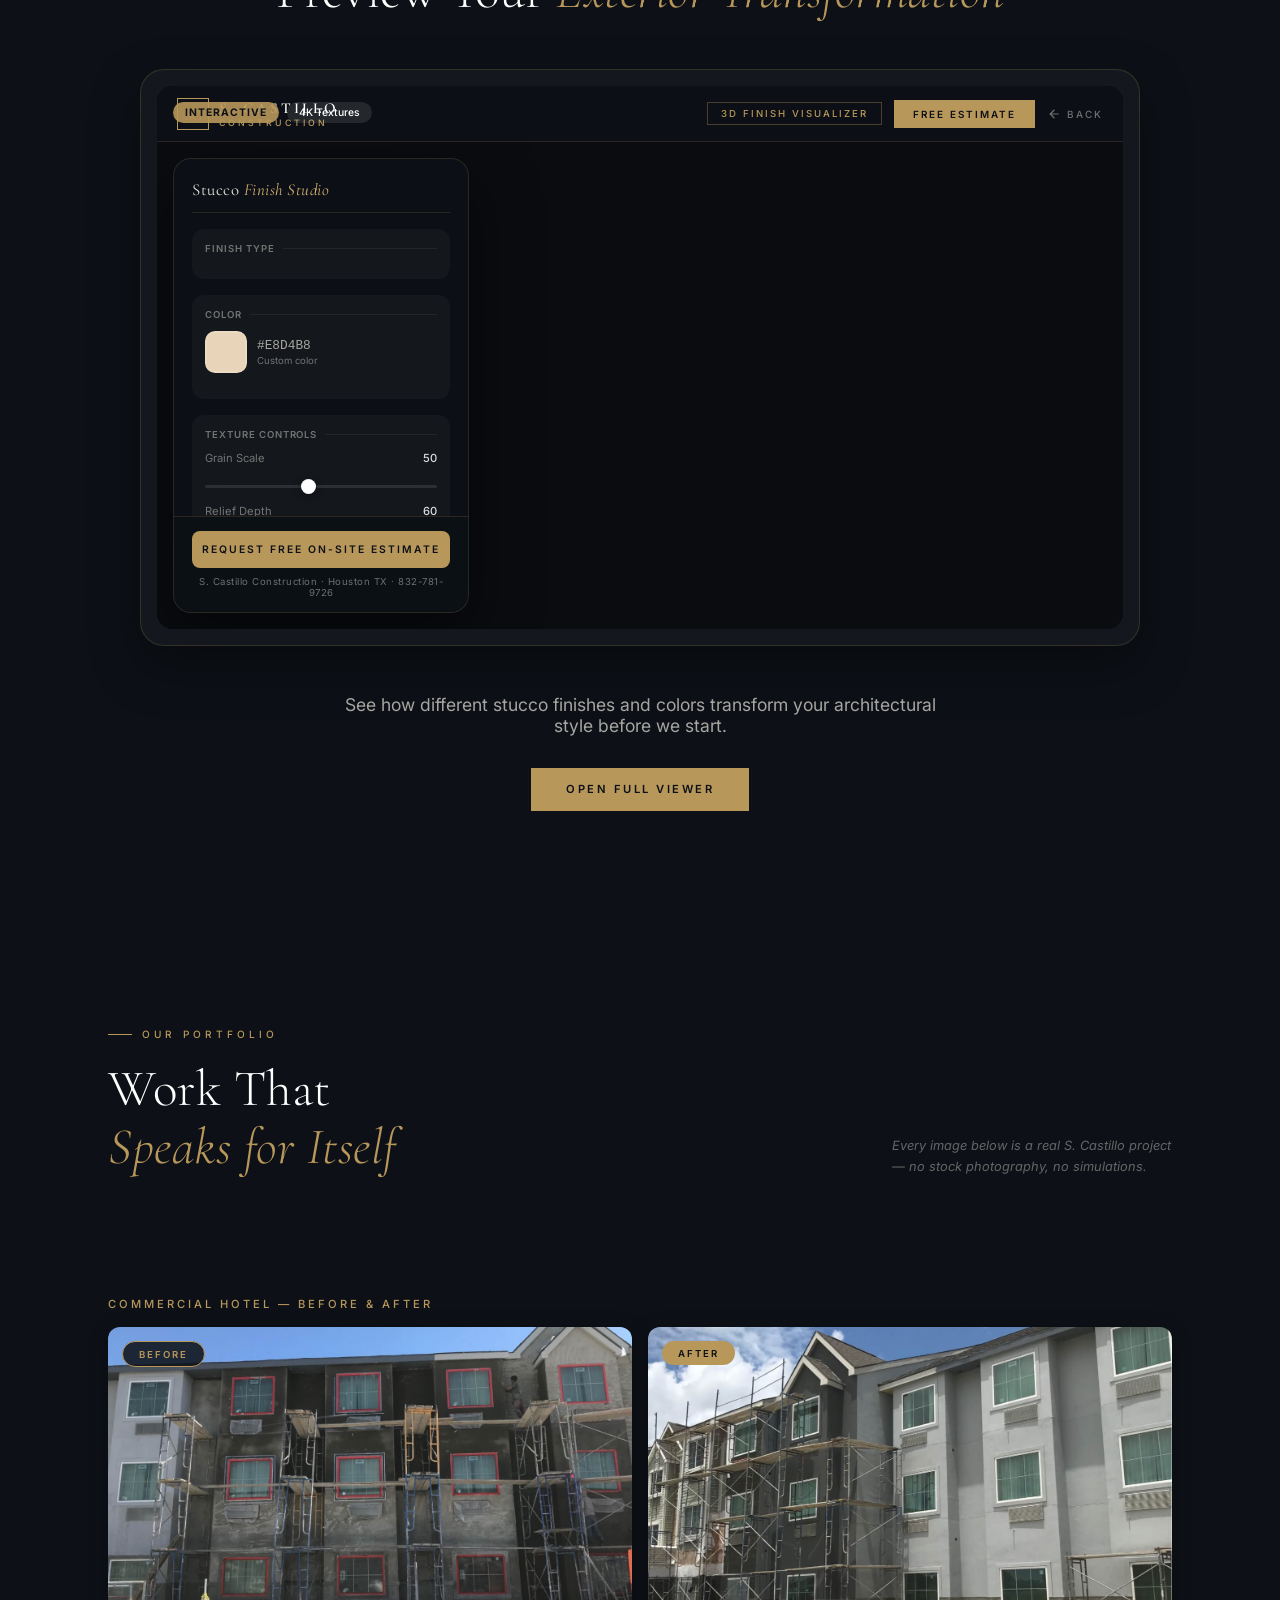
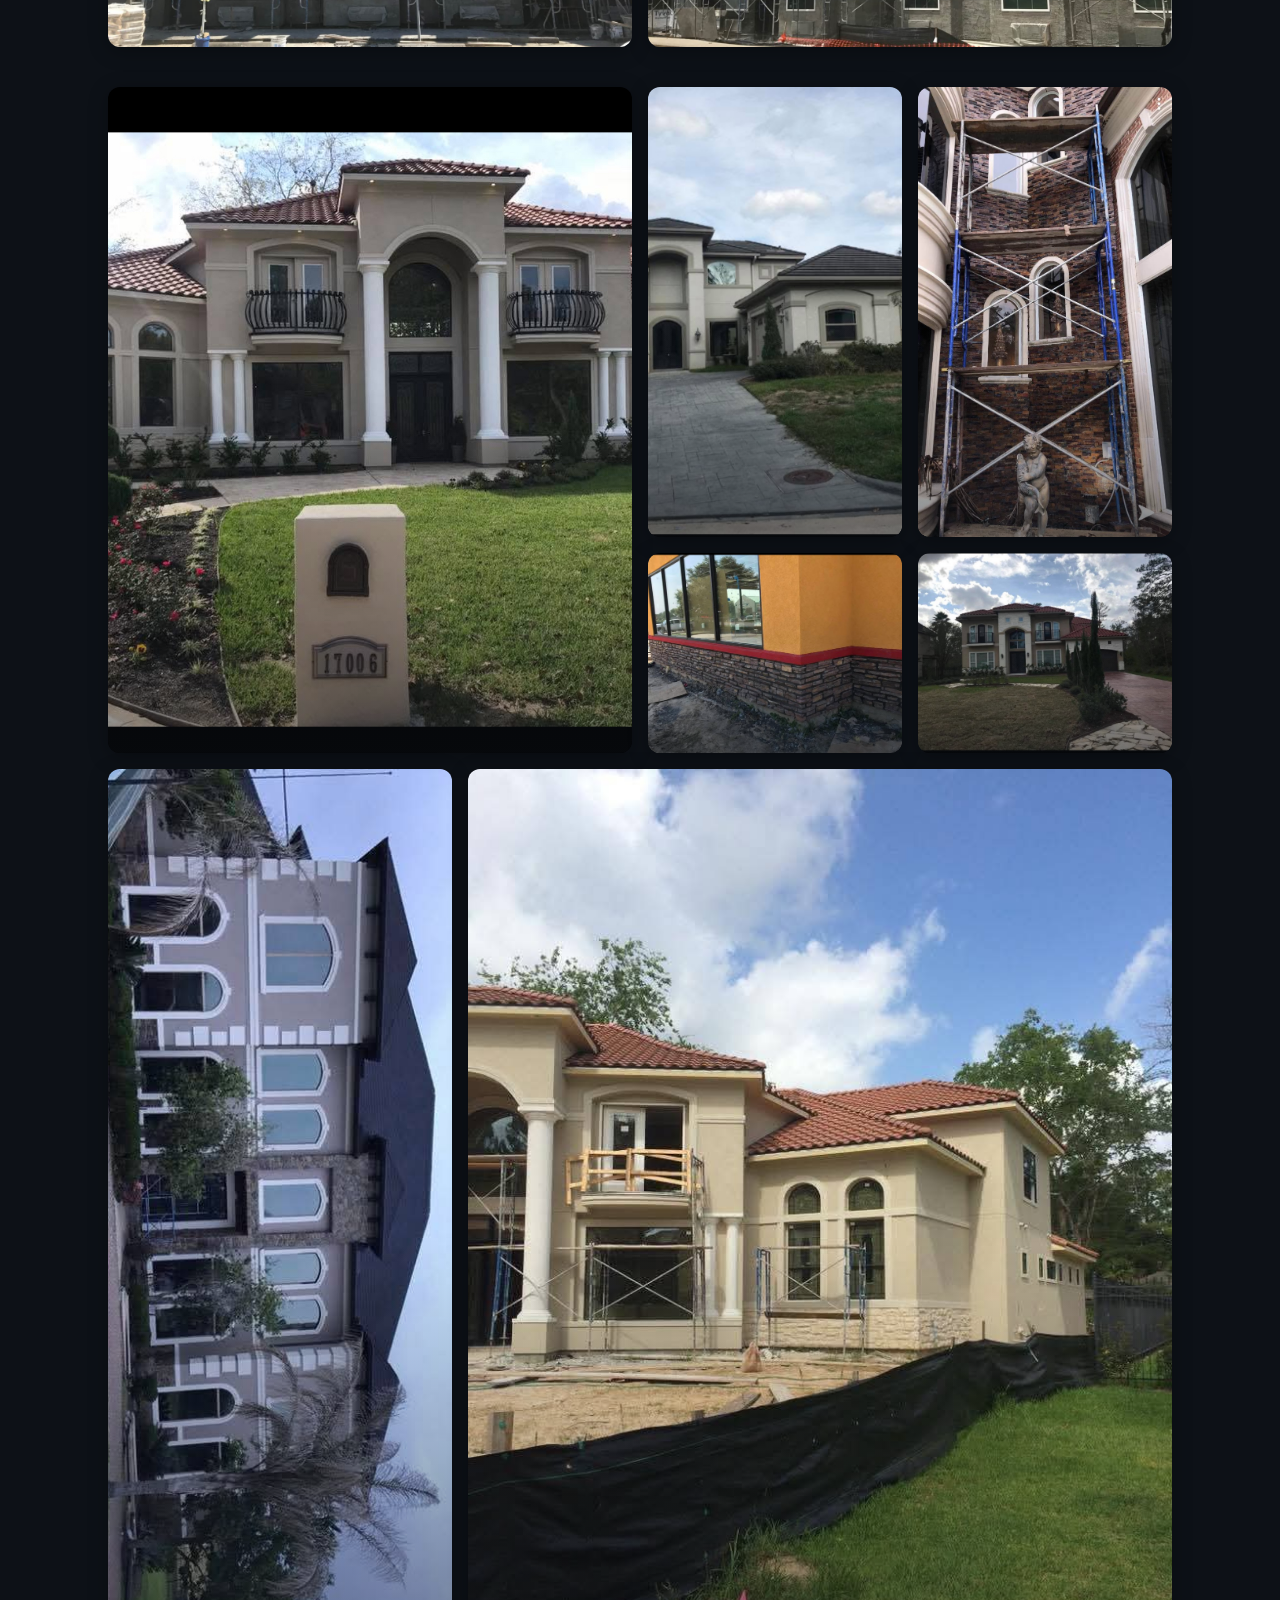
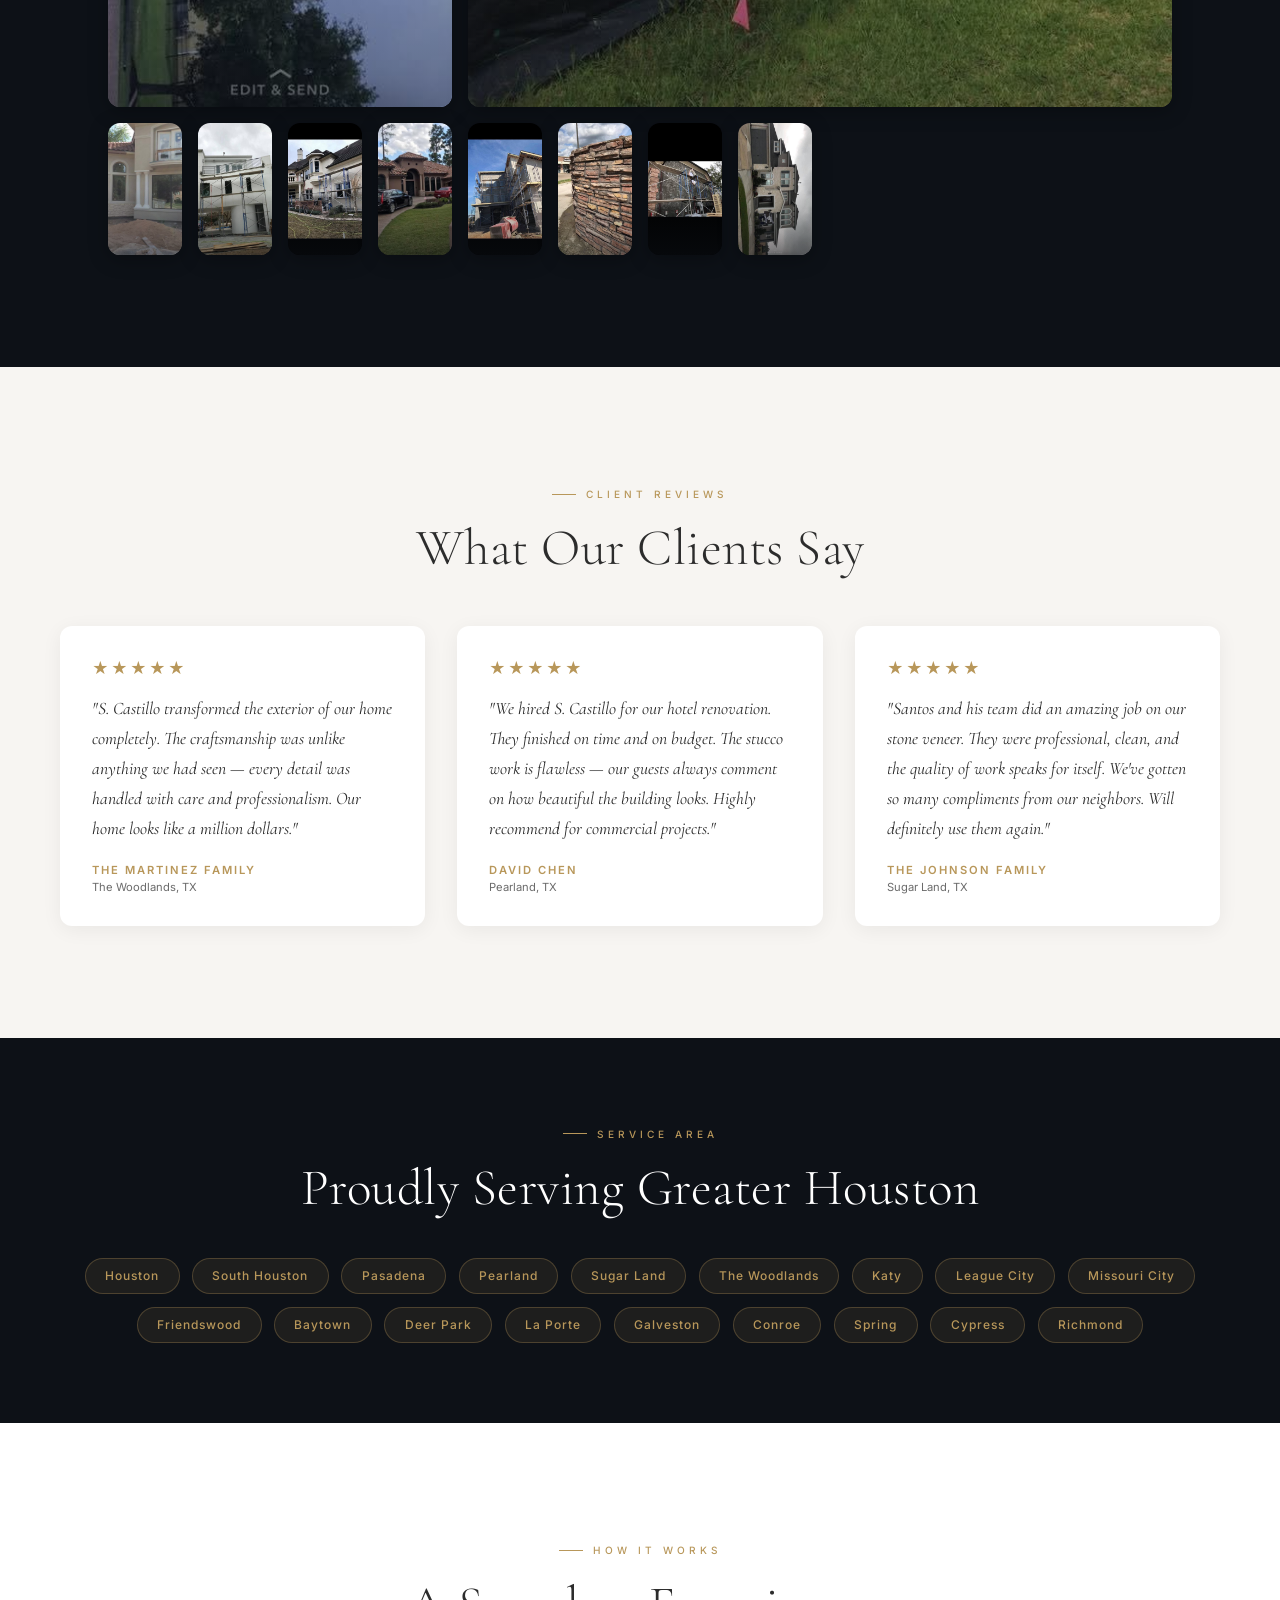
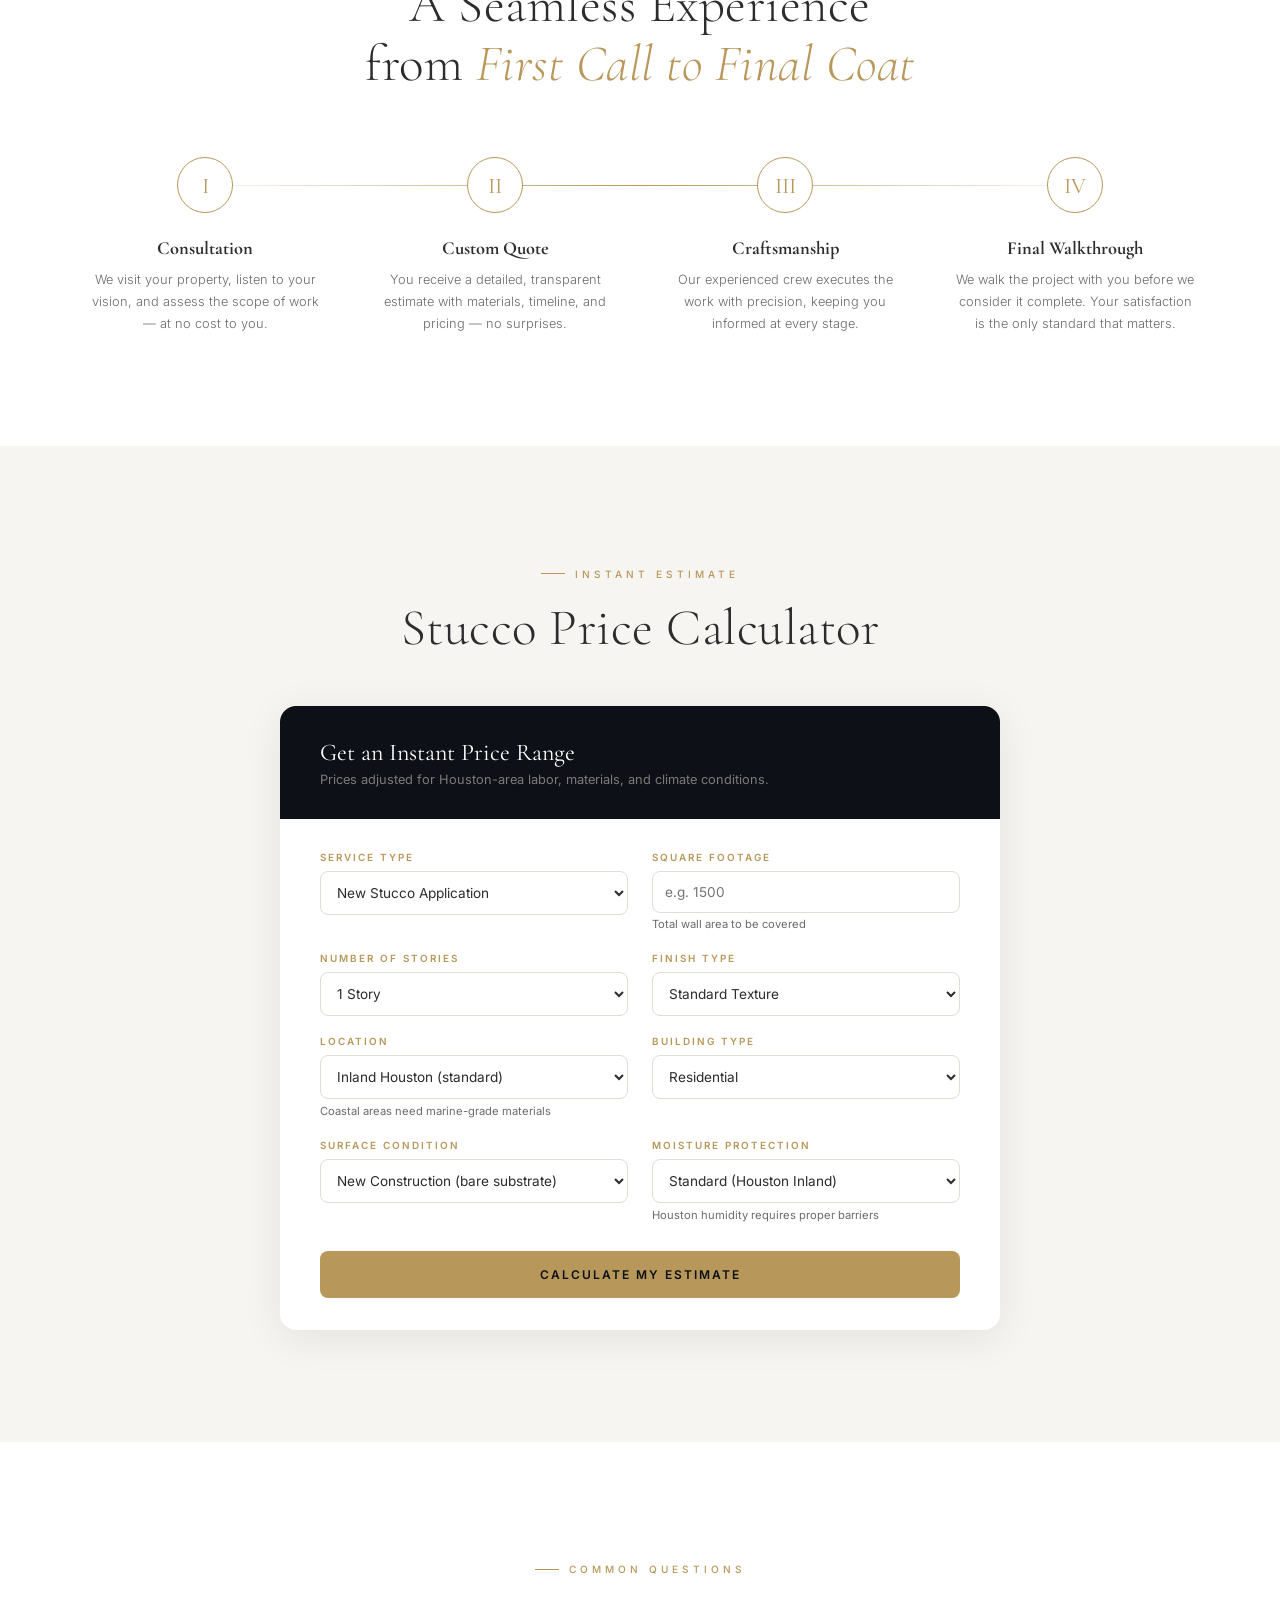
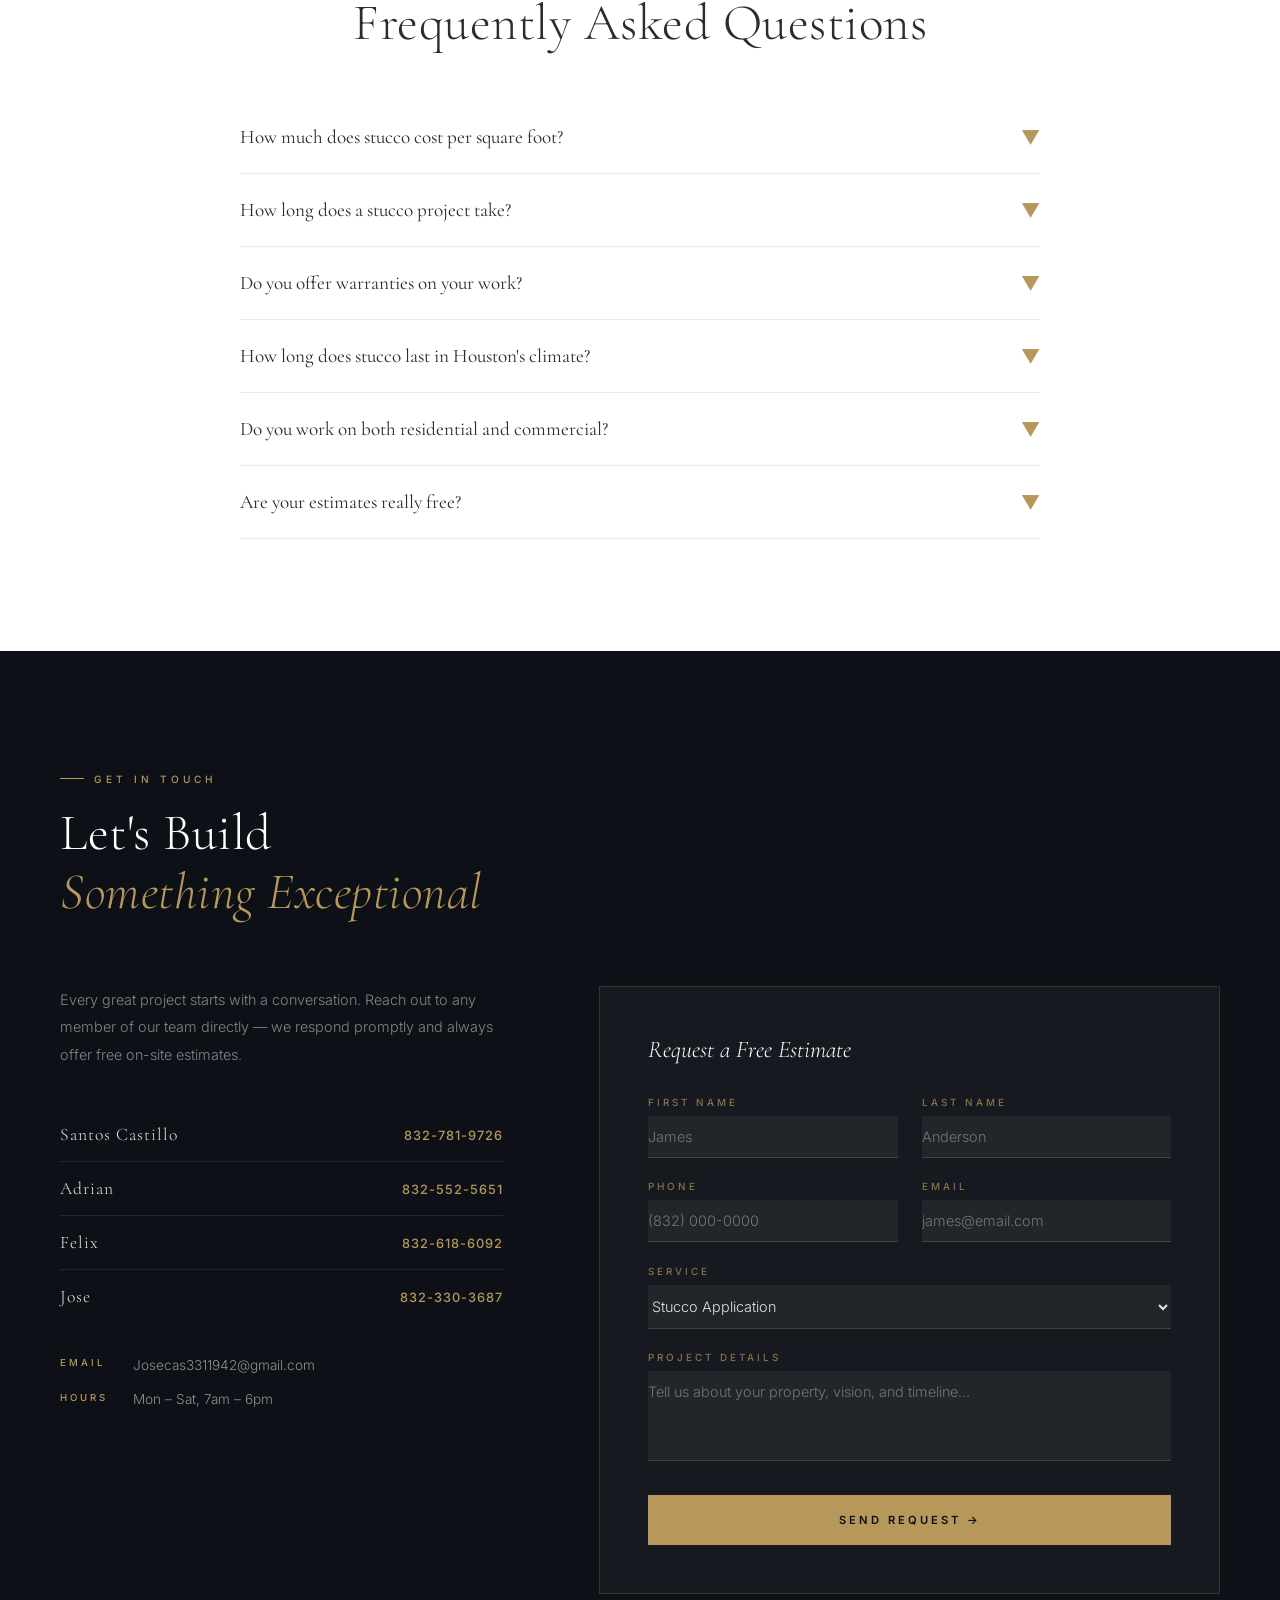
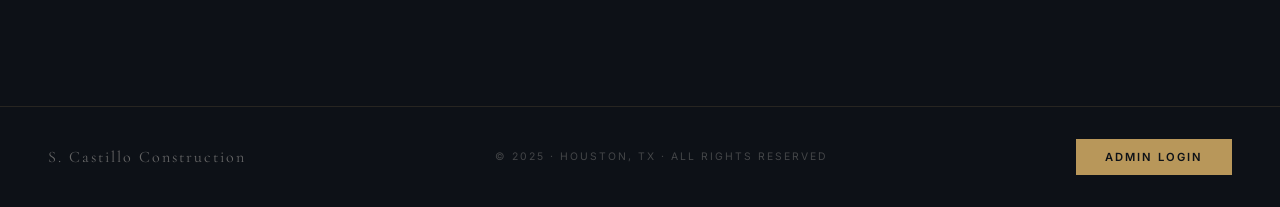
==== commit daa0b615: "Upgrade 3D Stucco Viewer: 7 finish types, split compare mode, roughness slider, S.Castillo branding," ====
--- a/index.html
+++ b/index.html
@@ -215,38 +215,6 @@
       .gitem-label{opacity:1;transform:translateY(0);font-size:.95rem;}
     }
 
-    /* FEATURED PROJECTS */
-    #featured-projects{background:var(--light-bg);padding:7rem 0;}
-    #featured-projects .container{padding:0 3rem;}
-    @media(max-width:768px){#featured-projects .container{padding:0 1.5rem;}}
-    .fp-intro{text-align:center;max-width:620px;margin:0 auto 4.5rem;display:flex;flex-direction:column;align-items:center;}
-    .fp-intro p{font-size:.95rem;line-height:1.9;color:var(--gray);font-weight:300;margin-top:1.2rem;}
-    .fp-row{display:grid;grid-template-columns:1fr 1fr;gap:4rem;align-items:center;margin-bottom:6rem;}
-    .fp-row:last-child{margin-bottom:0;}
-    .fp-row.reverse .fp-media{order:2;}
-    .fp-media{position:relative;cursor:pointer;overflow:hidden;border-radius:14px;box-shadow:0 20px 50px rgba(13,17,23,0.18);}
-    .fp-media img{width:100%;aspect-ratio:4/3;object-fit:cover;display:block;transition:transform .7s ease;background:linear-gradient(135deg,#1a1a2e,#0D1117);}
-    .fp-media:hover img{transform:scale(1.05);}
-    .fp-media-tag{position:absolute;top:1rem;left:1rem;background:rgba(13,17,23,0.85);color:var(--gold);font-size:.6rem;letter-spacing:2px;text-transform:uppercase;font-weight:600;padding:.45rem .9rem;border-radius:20px;}
-    .fp-num{font-family:'Inter',sans-serif;font-size:.65rem;letter-spacing:3px;text-transform:uppercase;color:var(--gold);font-weight:600;margin-bottom:.9rem;}
-    .fp-title{font-family:'Cormorant Garamond',serif;font-size:clamp(1.7rem,3vw,2.4rem);font-weight:300;color:var(--charcoal);line-height:1.12;margin-bottom:.7rem;}
-    .fp-title em{font-style:italic;color:var(--gold);}
-    .fp-location{display:inline-flex;align-items:center;gap:.45rem;font-size:.7rem;letter-spacing:1.5px;text-transform:uppercase;color:var(--gray);font-weight:500;margin-bottom:1.5rem;}
-    .fp-desc{font-size:.92rem;line-height:1.9;color:var(--gray);font-weight:300;margin-bottom:1.8rem;}
-    .fp-specs{display:grid;grid-template-columns:repeat(3,1fr);gap:1rem;border-top:1px solid rgba(0,0,0,0.1);border-bottom:1px solid rgba(0,0,0,0.1);padding:1.4rem 0;margin-bottom:1.6rem;}
-    .fp-spec-label{font-size:.55rem;letter-spacing:1.5px;text-transform:uppercase;color:var(--gold);font-weight:600;margin-bottom:.4rem;}
-    .fp-spec-val{font-family:'Cormorant Garamond',serif;font-size:1.2rem;color:var(--charcoal);font-weight:400;line-height:1.1;}
-    .fp-scope{list-style:none;}
-    .fp-scope li{position:relative;padding-left:1.4rem;font-size:.85rem;line-height:1.7;color:var(--gray);font-weight:300;margin-bottom:.55rem;}
-    .fp-scope li:last-child{margin-bottom:0;}
-    .fp-scope li::before{content:'';position:absolute;left:0;top:.55rem;width:7px;height:7px;background:var(--gold);transform:rotate(45deg);}
-    @media(max-width:768px){
-      .fp-row{grid-template-columns:1fr;gap:1.8rem;margin-bottom:4rem;}
-      .fp-row.reverse .fp-media{order:0;}
-      .fp-specs{gap:.5rem;}
-      .fp-spec-val{font-size:1.05rem;}
-    }
-
     /* LIGHTBOX */
     .lightbox{display:none;position:fixed;inset:0;background:rgba(0,0,0,.95);z-index:999;align-items:center;justify-content:center;}
     .lightbox.active{display:flex;}
@@ -667,161 +635,6 @@
       <div class="gitem" data-cat="residential stucco stone" onclick="openLb('project-9.jpg')">
         <img src="project-9.jpg" alt="Completed stone and stucco home" loading="lazy"/>
         <div class="gitem-overlay"><span class="gitem-label">Stone &amp; Stucco — Finished Home</span></div>
-      </div>
-    </div>
-  </div>
-</section>
-
-<!-- FEATURED PROJECTS -->
-<section id="featured-projects">
-  <div class="container">
-    <div class="fp-intro reveal">
-      <div class="eyebrow" data-en="Featured Projects" data-es="Proyectos Destacados">Featured Projects</div>
-      <h2 class="display-title" data-en="A Closer Look at Our Craft" data-es="Una Mirada M&aacute;s Cercana a Nuestro Oficio">A Closer Look<br>at <em>Our Craft</em></h2>
-      <p data-en="Four signature homes across greater Houston — each a study in stucco, stone, and the details that set S. Castillo apart." data-es="Cuatro hogares emblem&aacute;ticos en el &aacute;rea de Houston — cada uno un estudio en estuco, piedra y los detalles que distinguen a S. Castillo.">Four signature homes across greater Houston — each a study in stucco, stone, and the details that set S. Castillo apart.</p>
-    </div>
-
-    <!-- 01 -->
-    <div class="fp-row reveal">
-      <div class="fp-media" onclick="openLb('project-9.jpg')">
-        <img src="project-9.jpg" alt="Hand-cut natural limestone estate by S. Castillo" loading="lazy"/>
-        <span class="fp-media-tag" data-en="Natural Stone" data-es="Piedra Natural">Natural Stone</span>
-      </div>
-      <div class="fp-info">
-        <div class="fp-num" data-en="Project 01" data-es="Proyecto 01">Project 01</div>
-        <h3 class="fp-title" data-en="The Limestone Manor" data-es="La Mansi&oacute;n de Piedra Caliza">The Limestone <em>Manor</em></h3>
-        <div class="fp-location">
-          <svg width="11" height="11" viewBox="0 0 24 24" fill="currentColor" style="color:var(--gold)" aria-hidden="true"><path d="M12 2C8.13 2 5 5.13 5 9c0 5.25 7 13 7 13s7-7.75 7-13c0-3.87-3.13-7-7-7zm0 9.5a2.5 2.5 0 110-5 2.5 2.5 0 010 5z"/></svg>
-          <span data-en="The Woodlands, TX" data-es="The Woodlands, TX">The Woodlands, TX</span>
-        </div>
-        <p class="fp-desc" data-en="A commanding European-inspired estate wrapped entirely in hand-cut natural limestone. Our crews set every block by hand and carved the arched window surrounds and steep gabled bays that give the fa&ccedil;ade its old-world depth and symmetry." data-es="Una imponente finca de inspiraci&oacute;n europea revestida completamente en piedra caliza natural cortada a mano. Nuestro equipo coloc&oacute; cada bloque a mano y tall&oacute; los marcos de ventanas en arco y los frontones que dan a la fachada su profundidad y simetr&iacute;a cl&aacute;sicas.">A commanding European-inspired estate wrapped entirely in hand-cut natural limestone. Our crews set every block by hand and carved the arched window surrounds and steep gabled bays that give the fa&ccedil;ade its old-world depth and symmetry.</p>
-        <div class="fp-specs">
-          <div>
-            <div class="fp-spec-label" data-en="Style" data-es="Estilo">Style</div>
-            <div class="fp-spec-val" data-en="French Ch&acirc;teau" data-es="Castillo Franc&eacute;s">French Ch&acirc;teau</div>
-          </div>
-          <div>
-            <div class="fp-spec-label" data-en="Size" data-es="Tama&ntilde;o">Size</div>
-            <div class="fp-spec-val">~6,800 sq ft</div>
-          </div>
-          <div>
-            <div class="fp-spec-label" data-en="Stories" data-es="Pisos">Stories</div>
-            <div class="fp-spec-val" data-en="Two" data-es="Dos">Two</div>
-          </div>
-        </div>
-        <ul class="fp-scope">
-          <li data-en="Full natural limestone veneer fa&ccedil;ade" data-es="Fachada completa con revestimiento de piedra caliza natural">Full natural limestone veneer fa&ccedil;ade</li>
-          <li data-en="Hand-carved arched window surrounds" data-es="Marcos de ventanas en arco tallados a mano">Hand-carved arched window surrounds</li>
-          <li data-en="Custom quoin and cornice detailing" data-es="Detalles personalizados de esquinas y cornisas">Custom quoin and cornice detailing</li>
-        </ul>
-      </div>
-    </div>
-
-    <!-- 02 -->
-    <div class="fp-row reverse reveal">
-      <div class="fp-media" onclick="openLb('project-10.jpg')">
-        <img src="project-10.jpg" alt="Single-story Mediterranean villa with mocha stucco finish" loading="lazy"/>
-        <span class="fp-media-tag" data-en="Stucco &amp; Stone" data-es="Estuco y Piedra">Stucco &amp; Stone</span>
-      </div>
-      <div class="fp-info">
-        <div class="fp-num" data-en="Project 02" data-es="Proyecto 02">Project 02</div>
-        <h3 class="fp-title" data-en="The Tuscan Villa" data-es="La Villa Toscana">The Tuscan <em>Villa</em></h3>
-        <div class="fp-location">
-          <svg width="11" height="11" viewBox="0 0 24 24" fill="currentColor" style="color:var(--gold)" aria-hidden="true"><path d="M12 2C8.13 2 5 5.13 5 9c0 5.25 7 13 7 13s7-7.75 7-13c0-3.87-3.13-7-7-7zm0 9.5a2.5 2.5 0 110-5 2.5 2.5 0 010 5z"/></svg>
-          <span data-en="Spring, TX" data-es="Spring, TX">Spring, TX</span>
-        </div>
-        <p class="fp-desc" data-en="A sprawling single-story Mediterranean villa finished in a warm, hand-troweled mocha stucco. We shaped the sweeping arched loggia and stone column bases, then crowned the elevation with a decorative cornice beneath the clay barrel-tile roof." data-es="Una extensa villa mediterr&aacute;nea de una planta acabada en un c&aacute;lido estuco color moca aplicado a mano. Dimos forma a la galer&iacute;a de arcos y a las bases de columnas en piedra, y coronamos la fachada con una cornisa decorativa bajo el techo de teja de barril.">A sprawling single-story Mediterranean villa finished in a warm, hand-troweled mocha stucco. We shaped the sweeping arched loggia and stone column bases, then crowned the elevation with a decorative cornice beneath the clay barrel-tile roof.</p>
-        <div class="fp-specs">
-          <div>
-            <div class="fp-spec-label" data-en="Style" data-es="Estilo">Style</div>
-            <div class="fp-spec-val" data-en="Mediterranean" data-es="Mediterr&aacute;neo">Mediterranean</div>
-          </div>
-          <div>
-            <div class="fp-spec-label" data-en="Size" data-es="Tama&ntilde;o">Size</div>
-            <div class="fp-spec-val">~4,500 sq ft</div>
-          </div>
-          <div>
-            <div class="fp-spec-label" data-en="Stories" data-es="Pisos">Stories</div>
-            <div class="fp-spec-val" data-en="One" data-es="Uno">One</div>
-          </div>
-        </div>
-        <ul class="fp-scope">
-          <li data-en="Smooth hand-troweled stucco in custom mocha" data-es="Estuco liso aplicado a mano en color moca personalizado">Smooth hand-troweled stucco in custom mocha</li>
-          <li data-en="Arched loggia and stone column bases" data-es="Galer&iacute;a de arcos y bases de columnas en piedra">Arched loggia and stone column bases</li>
-          <li data-en="Decorative cornice and tile-roof transitions" data-es="Cornisa decorativa y transiciones del techo de teja">Decorative cornice and tile-roof transitions</li>
-        </ul>
-      </div>
-    </div>
-
-    <!-- 03 -->
-    <div class="fp-row reveal">
-      <div class="fp-media" onclick="openLb('IMG_8177.jpg')">
-        <img src="IMG_8177.jpg" alt="Two-story Mediterranean home with stucco and stone accents" loading="lazy"/>
-        <span class="fp-media-tag" data-en="Stucco &amp; Stone" data-es="Estuco y Piedra">Stucco &amp; Stone</span>
-      </div>
-      <div class="fp-info">
-        <div class="fp-num" data-en="Project 03" data-es="Proyecto 03">Project 03</div>
-        <h3 class="fp-title" data-en="The Mediterranean Revival" data-es="El Renacimiento Mediterr&aacute;neo">The Mediterranean <em>Revival</em></h3>
-        <div class="fp-location">
-          <svg width="11" height="11" viewBox="0 0 24 24" fill="currentColor" style="color:var(--gold)" aria-hidden="true"><path d="M12 2C8.13 2 5 5.13 5 9c0 5.25 7 13 7 13s7-7.75 7-13c0-3.87-3.13-7-7-7zm0 9.5a2.5 2.5 0 110-5 2.5 2.5 0 010 5z"/></svg>
-          <span data-en="Sugar Land, TX" data-es="Sugar Land, TX">Sugar Land, TX</span>
-        </div>
-        <p class="fp-desc" data-en="A two-story residence blending soft taupe stucco with cream cut-stone accents. We wrapped the arched entry and second-floor windows in natural stone, then finished the body in a fine sand-float stucco for a seamless, weather-tight envelope." data-es="Una residencia de dos plantas que combina estuco color taupe con acentos de piedra cortada color crema. Revestimos la entrada en arco y las ventanas del segundo piso con piedra natural, y acabamos el cuerpo con un estuco de textura fina para una envolvente sellada contra el clima.">A two-story residence blending soft taupe stucco with cream cut-stone accents. We wrapped the arched entry and second-floor windows in natural stone, then finished the body in a fine sand-float stucco for a seamless, weather-tight envelope.</p>
-        <div class="fp-specs">
-          <div>
-            <div class="fp-spec-label" data-en="Style" data-es="Estilo">Style</div>
-            <div class="fp-spec-val" data-en="Med. Revival" data-es="Renacimiento">Med. Revival</div>
-          </div>
-          <div>
-            <div class="fp-spec-label" data-en="Size" data-es="Tama&ntilde;o">Size</div>
-            <div class="fp-spec-val">~5,200 sq ft</div>
-          </div>
-          <div>
-            <div class="fp-spec-label" data-en="Stories" data-es="Pisos">Stories</div>
-            <div class="fp-spec-val" data-en="Two" data-es="Dos">Two</div>
-          </div>
-        </div>
-        <ul class="fp-scope">
-          <li data-en="Sand-float stucco body in custom taupe" data-es="Cuerpo de estuco de textura fina en taupe personalizado">Sand-float stucco body in custom taupe</li>
-          <li data-en="Natural stone entry and window accents" data-es="Acentos de piedra natural en entrada y ventanas">Natural stone entry and window accents</li>
-          <li data-en="Arched stone surrounds and balcony trim" data-es="Marcos de piedra en arco y detalles de balcones">Arched stone surrounds and balcony trim</li>
-        </ul>
-      </div>
-    </div>
-
-    <!-- 04 -->
-    <div class="fp-row reverse reveal">
-      <div class="fp-media" onclick="openLb('IMG_8173.jpg')">
-        <img src="IMG_8173.jpg" alt="Two-story stucco estate with grand columned portico" loading="lazy"/>
-        <span class="fp-media-tag" data-en="Full Stucco System" data-es="Sistema de Estuco">Full Stucco System</span>
-      </div>
-      <div class="fp-info">
-        <div class="fp-num" data-en="Project 04" data-es="Proyecto 04">Project 04</div>
-        <h3 class="fp-title" data-en="The Grand Portico" data-es="El Gran P&oacute;rtico">The Grand <em>Portico</em></h3>
-        <div class="fp-location">
-          <svg width="11" height="11" viewBox="0 0 24 24" fill="currentColor" style="color:var(--gold)" aria-hidden="true"><path d="M12 2C8.13 2 5 5.13 5 9c0 5.25 7 13 7 13s7-7.75 7-13c0-3.87-3.13-7-7-7zm0 9.5a2.5 2.5 0 110-5 2.5 2.5 0 010 5z"/></svg>
-          <span data-en="Katy, TX" data-es="Katy, TX">Katy, TX</span>
-        </div>
-        <p class="fp-desc" data-en="A stately elevation defined by a two-story portico and four hand-formed columns. We applied a full stucco system in a custom greige, molding the column casings, decorative banding, and arched window surrounds that give the home its formal, balanced presence." data-es="Una fachada se&ntilde;orial definida por un p&oacute;rtico de dos pisos y cuatro columnas formadas a mano. Aplicamos un sistema completo de estuco en un color greige personalizado, moldeando las columnas, las molduras decorativas y los marcos de ventanas en arco que dan al hogar su presencia formal y equilibrada.">A stately elevation defined by a two-story portico and four hand-formed columns. We applied a full stucco system in a custom greige, molding the column casings, decorative banding, and arched window surrounds that give the home its formal, balanced presence.</p>
-        <div class="fp-specs">
-          <div>
-            <div class="fp-spec-label" data-en="Style" data-es="Estilo">Style</div>
-            <div class="fp-spec-val" data-en="Classical" data-es="Cl&aacute;sico">Classical</div>
-          </div>
-          <div>
-            <div class="fp-spec-label" data-en="Size" data-es="Tama&ntilde;o">Size</div>
-            <div class="fp-spec-val">~6,000 sq ft</div>
-          </div>
-          <div>
-            <div class="fp-spec-label" data-en="Stories" data-es="Pisos">Stories</div>
-            <div class="fp-spec-val" data-en="Two" data-es="Dos">Two</div>
-          </div>
-        </div>
-        <ul class="fp-scope">
-          <li data-en="Full stucco system in custom greige" data-es="Sistema completo de estuco en greige personalizado">Full stucco system in custom greige</li>
-          <li data-en="Hand-formed columns and capitals" data-es="Columnas y capiteles formados a mano">Hand-formed columns and capitals</li>
-          <li data-en="Decorative banding and arched surrounds" data-es="Molduras decorativas y marcos en arco">Decorative banding and arched surrounds</li>
-        </ul>
       </div>
     </div>
   </div>
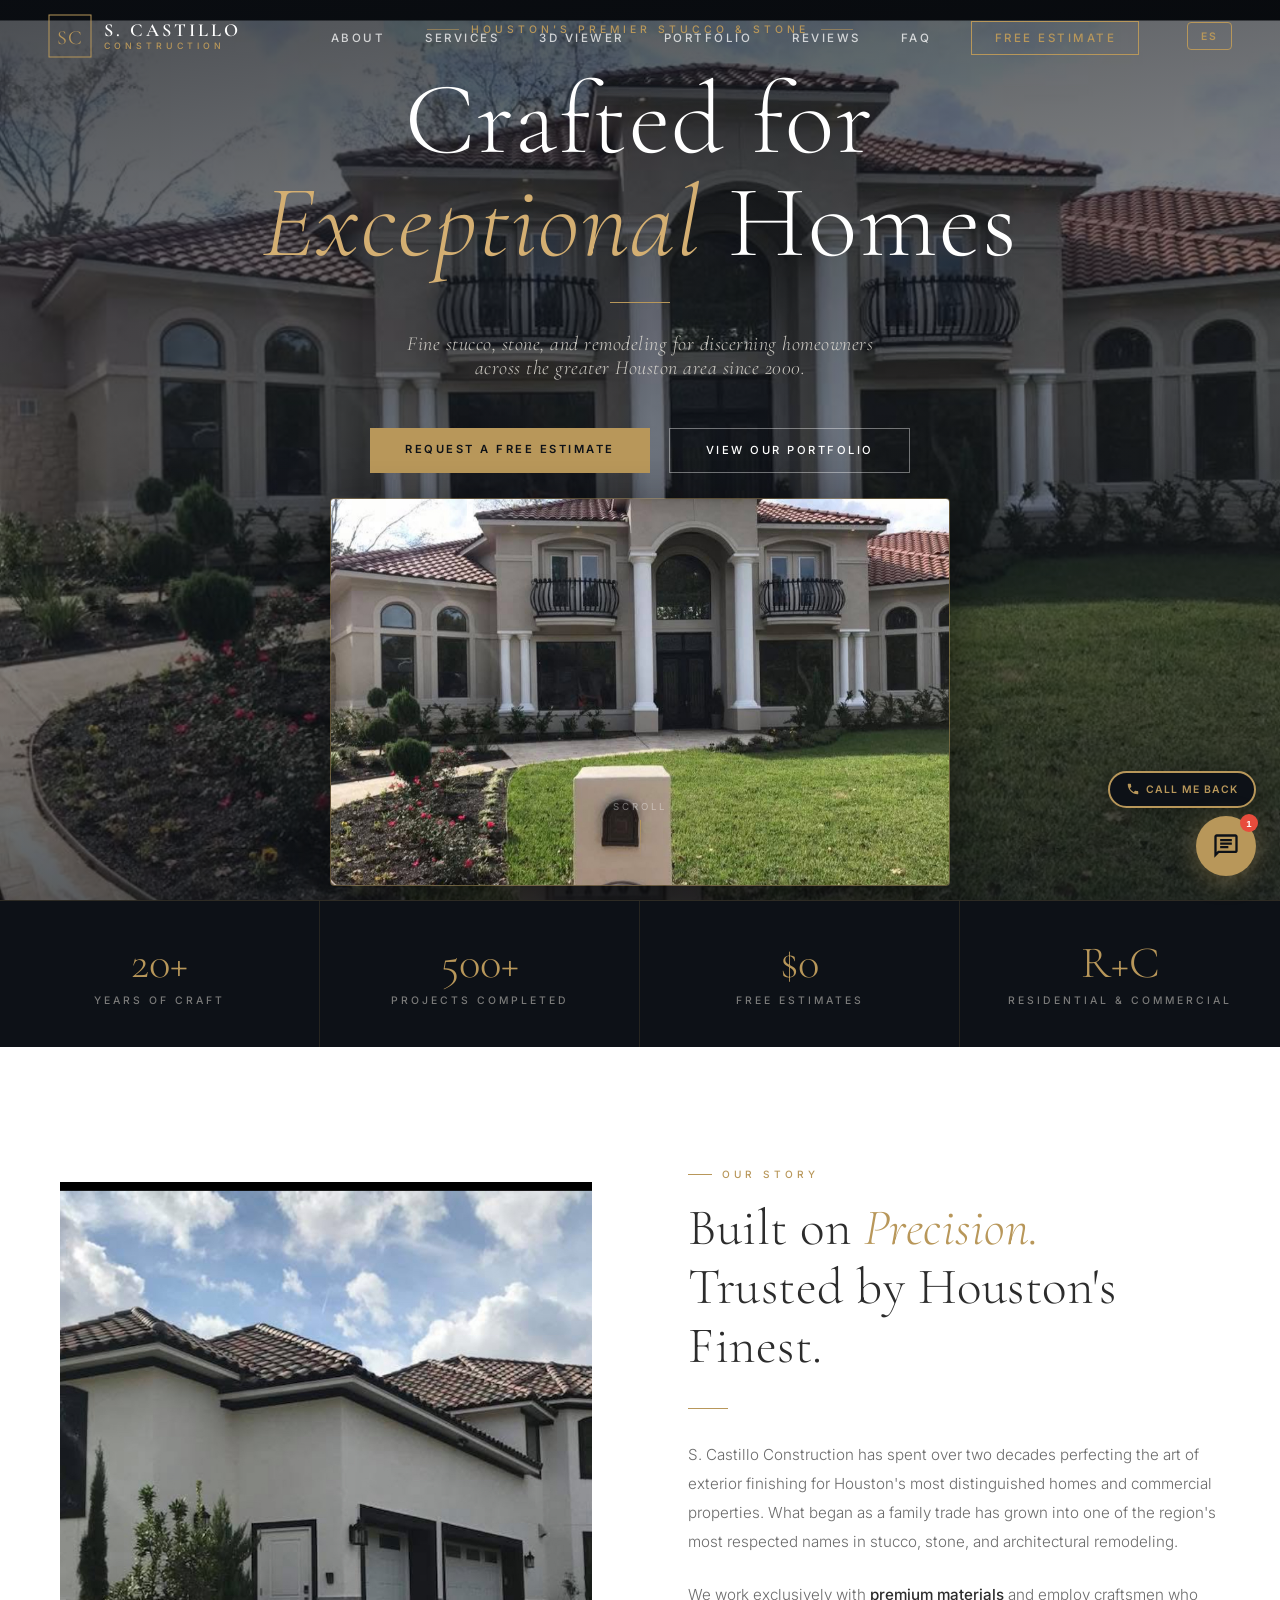
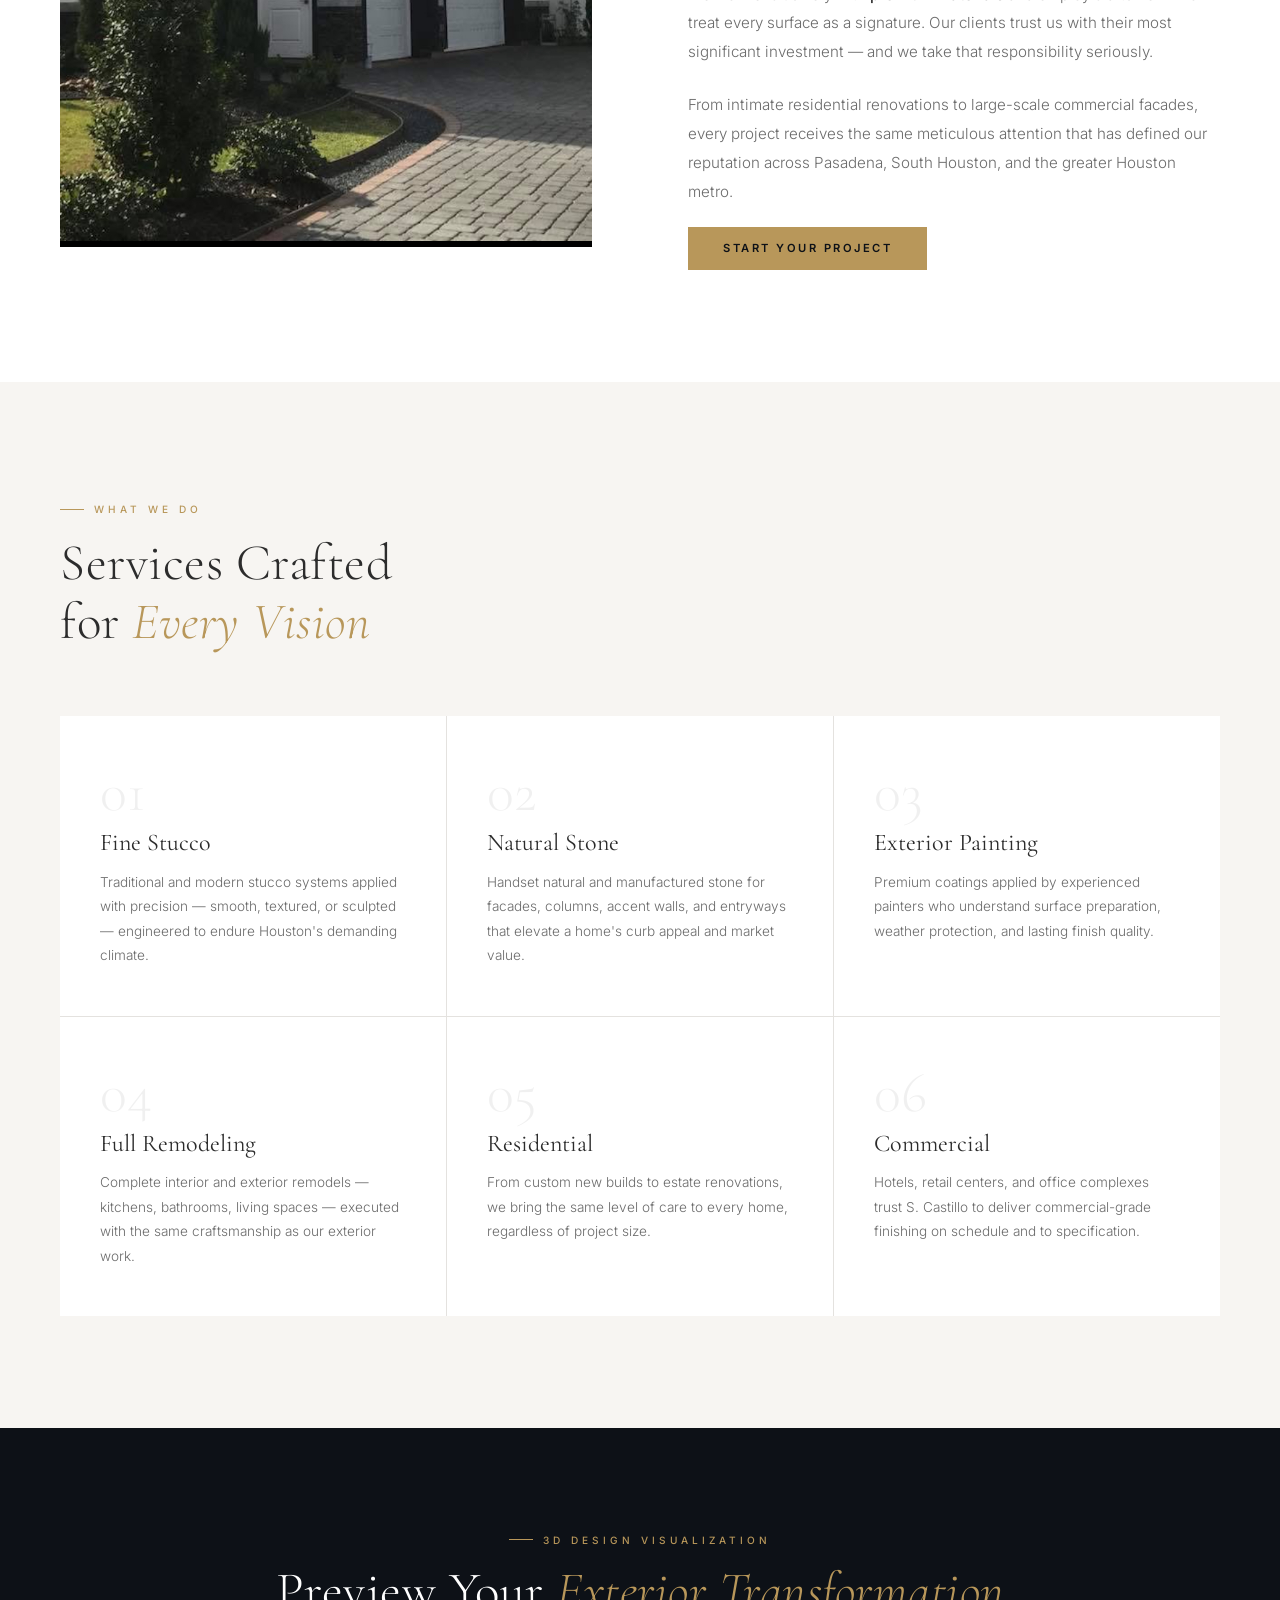
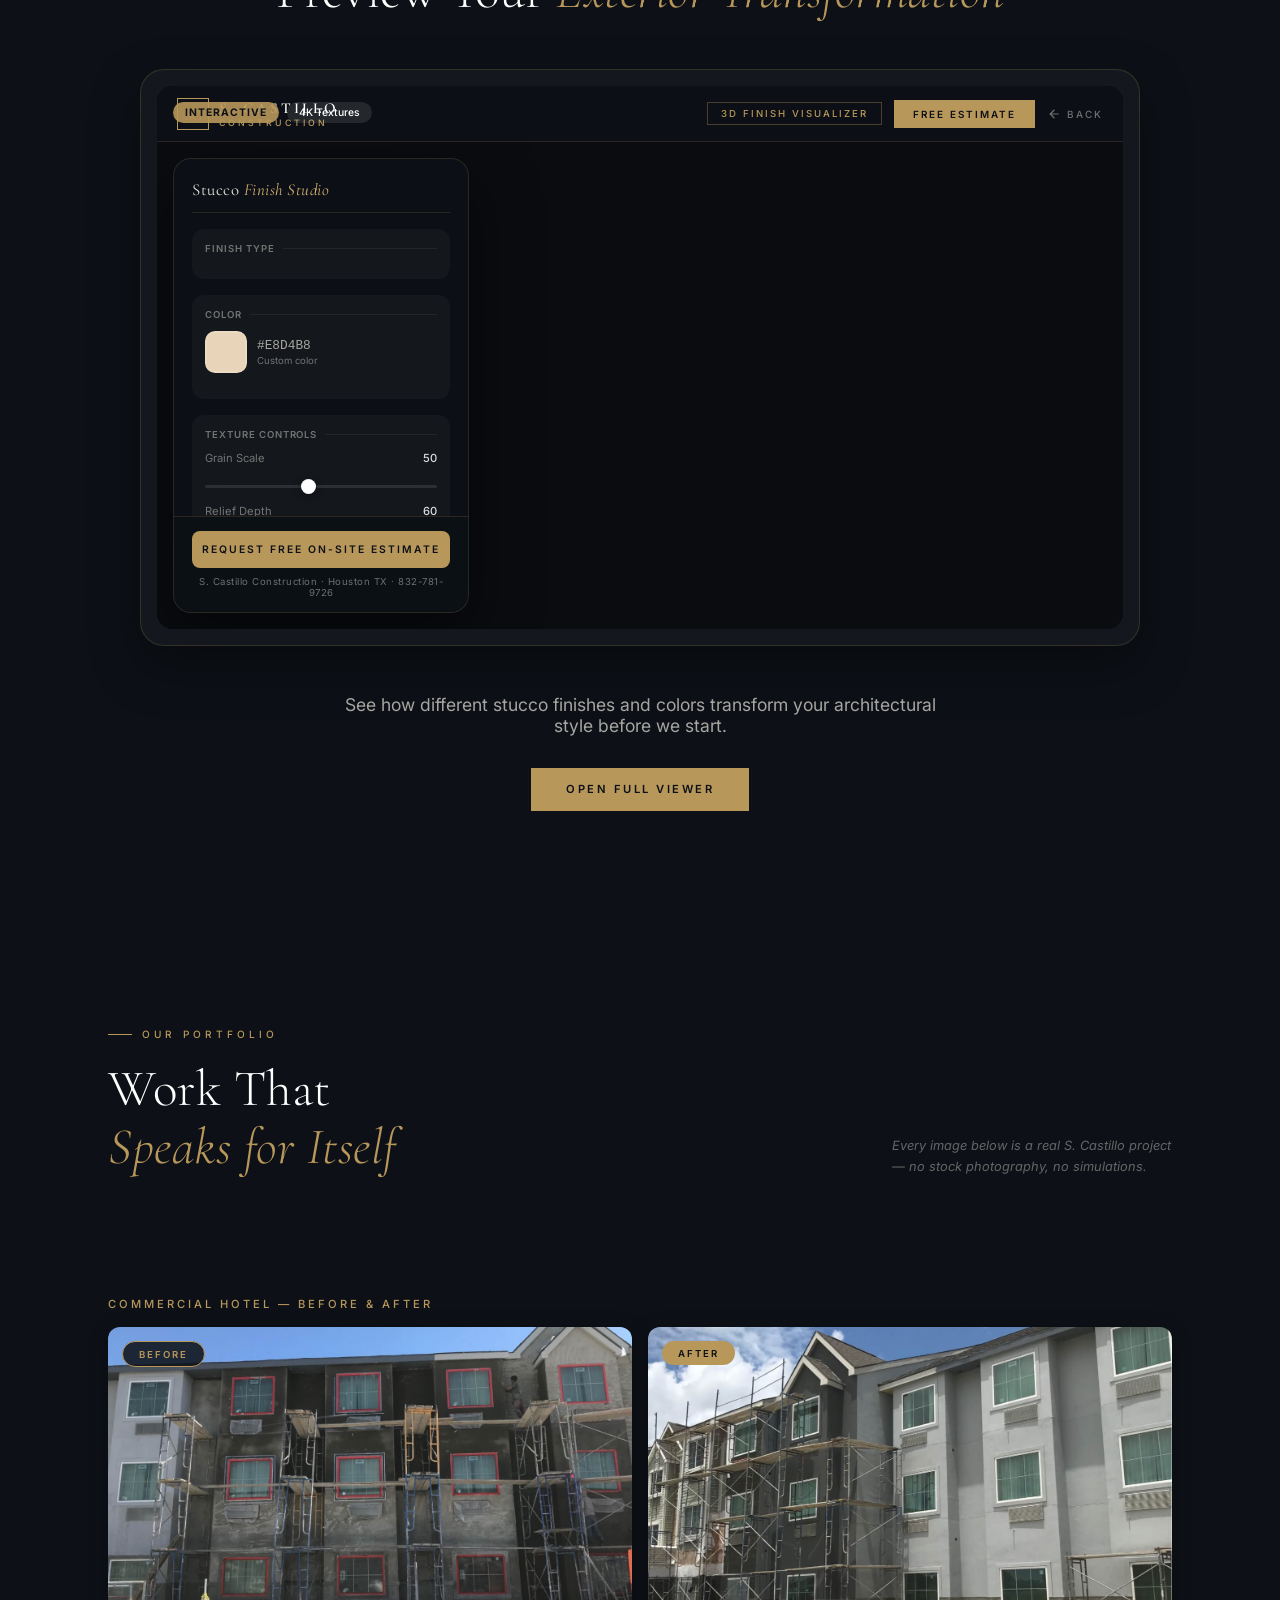
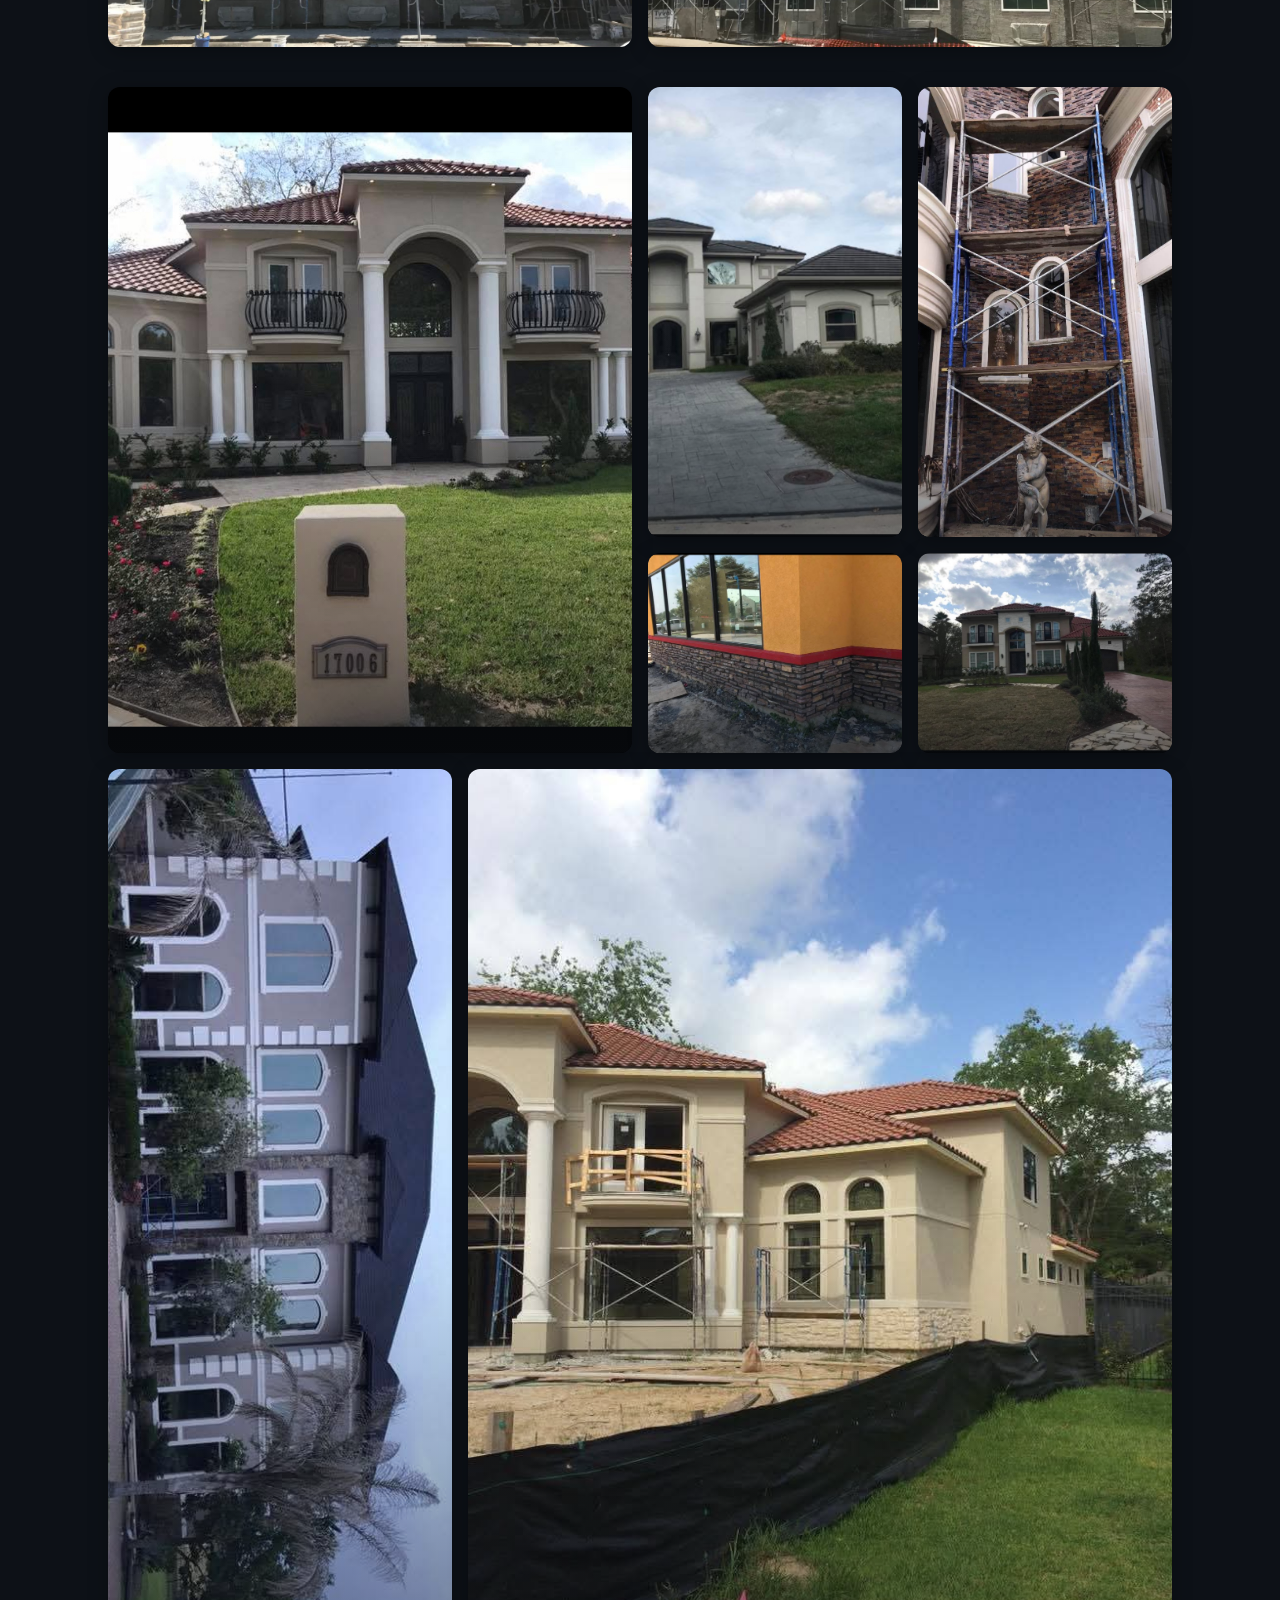
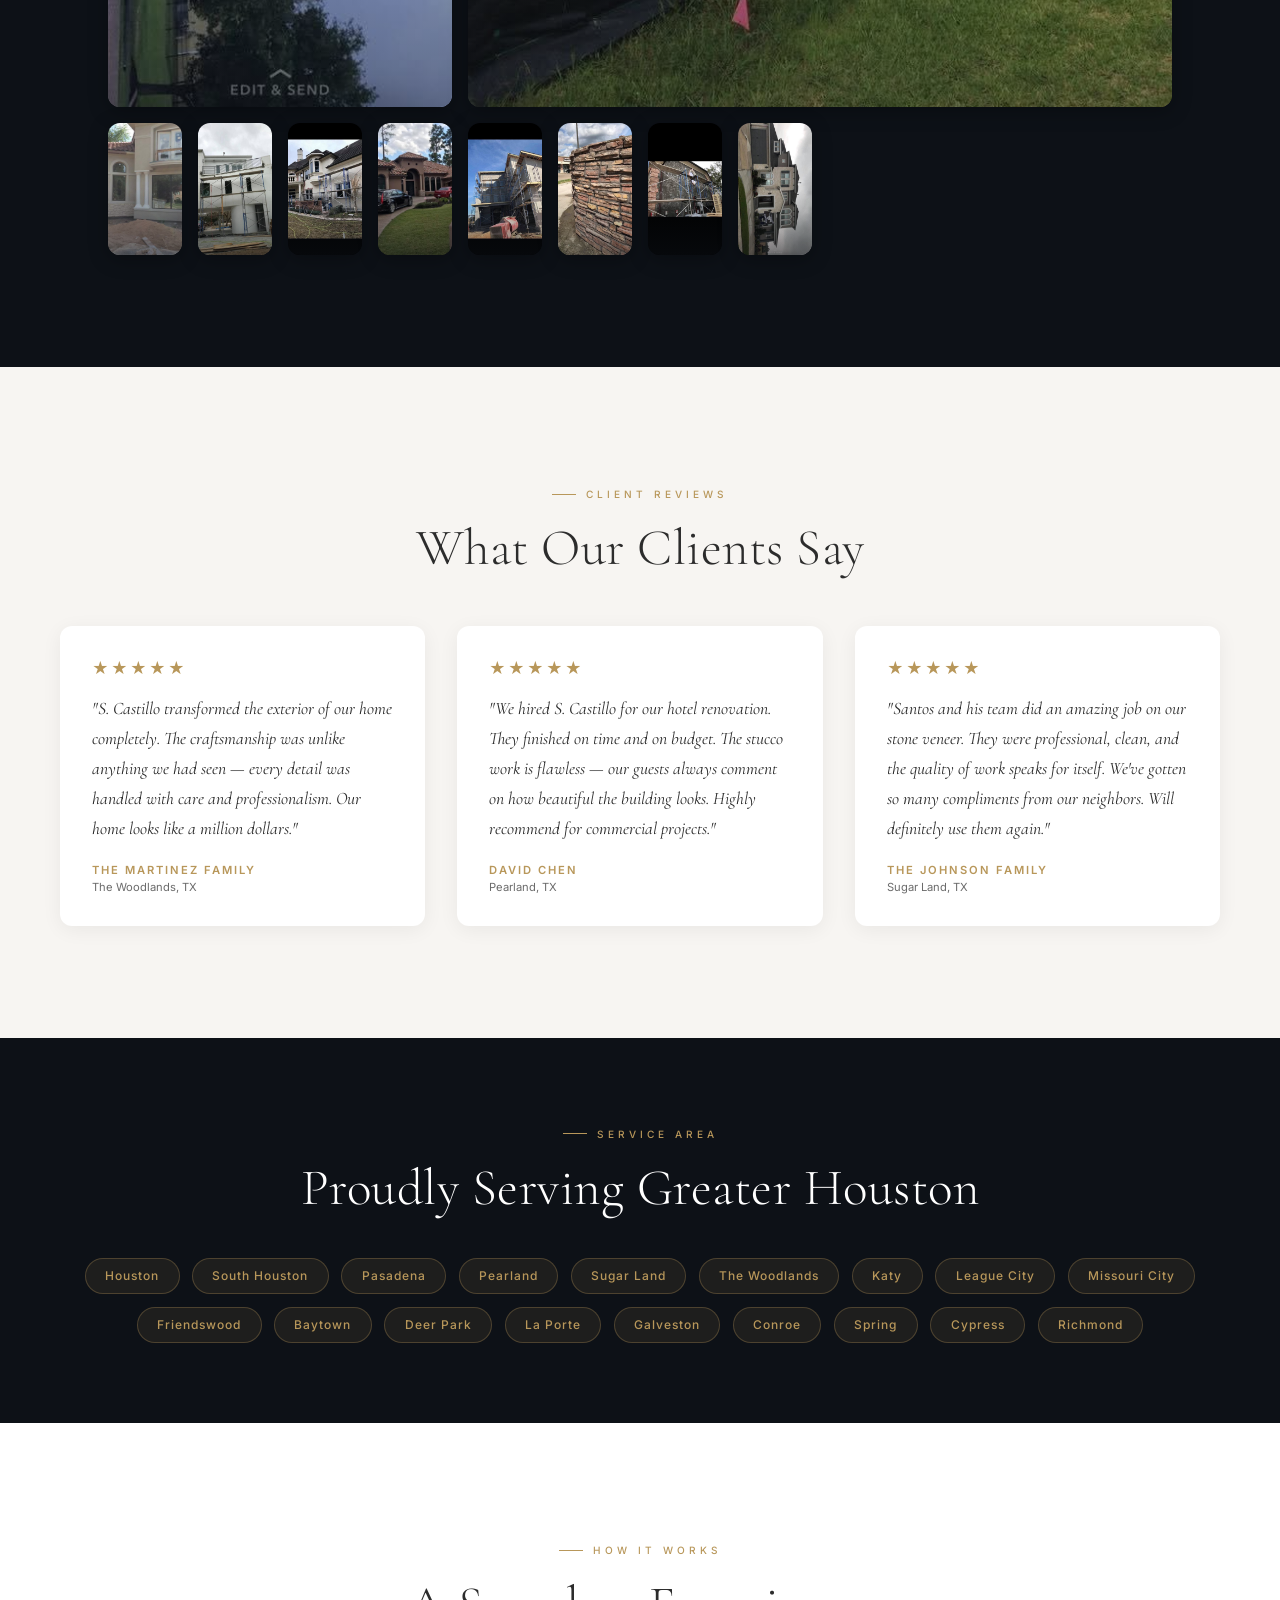
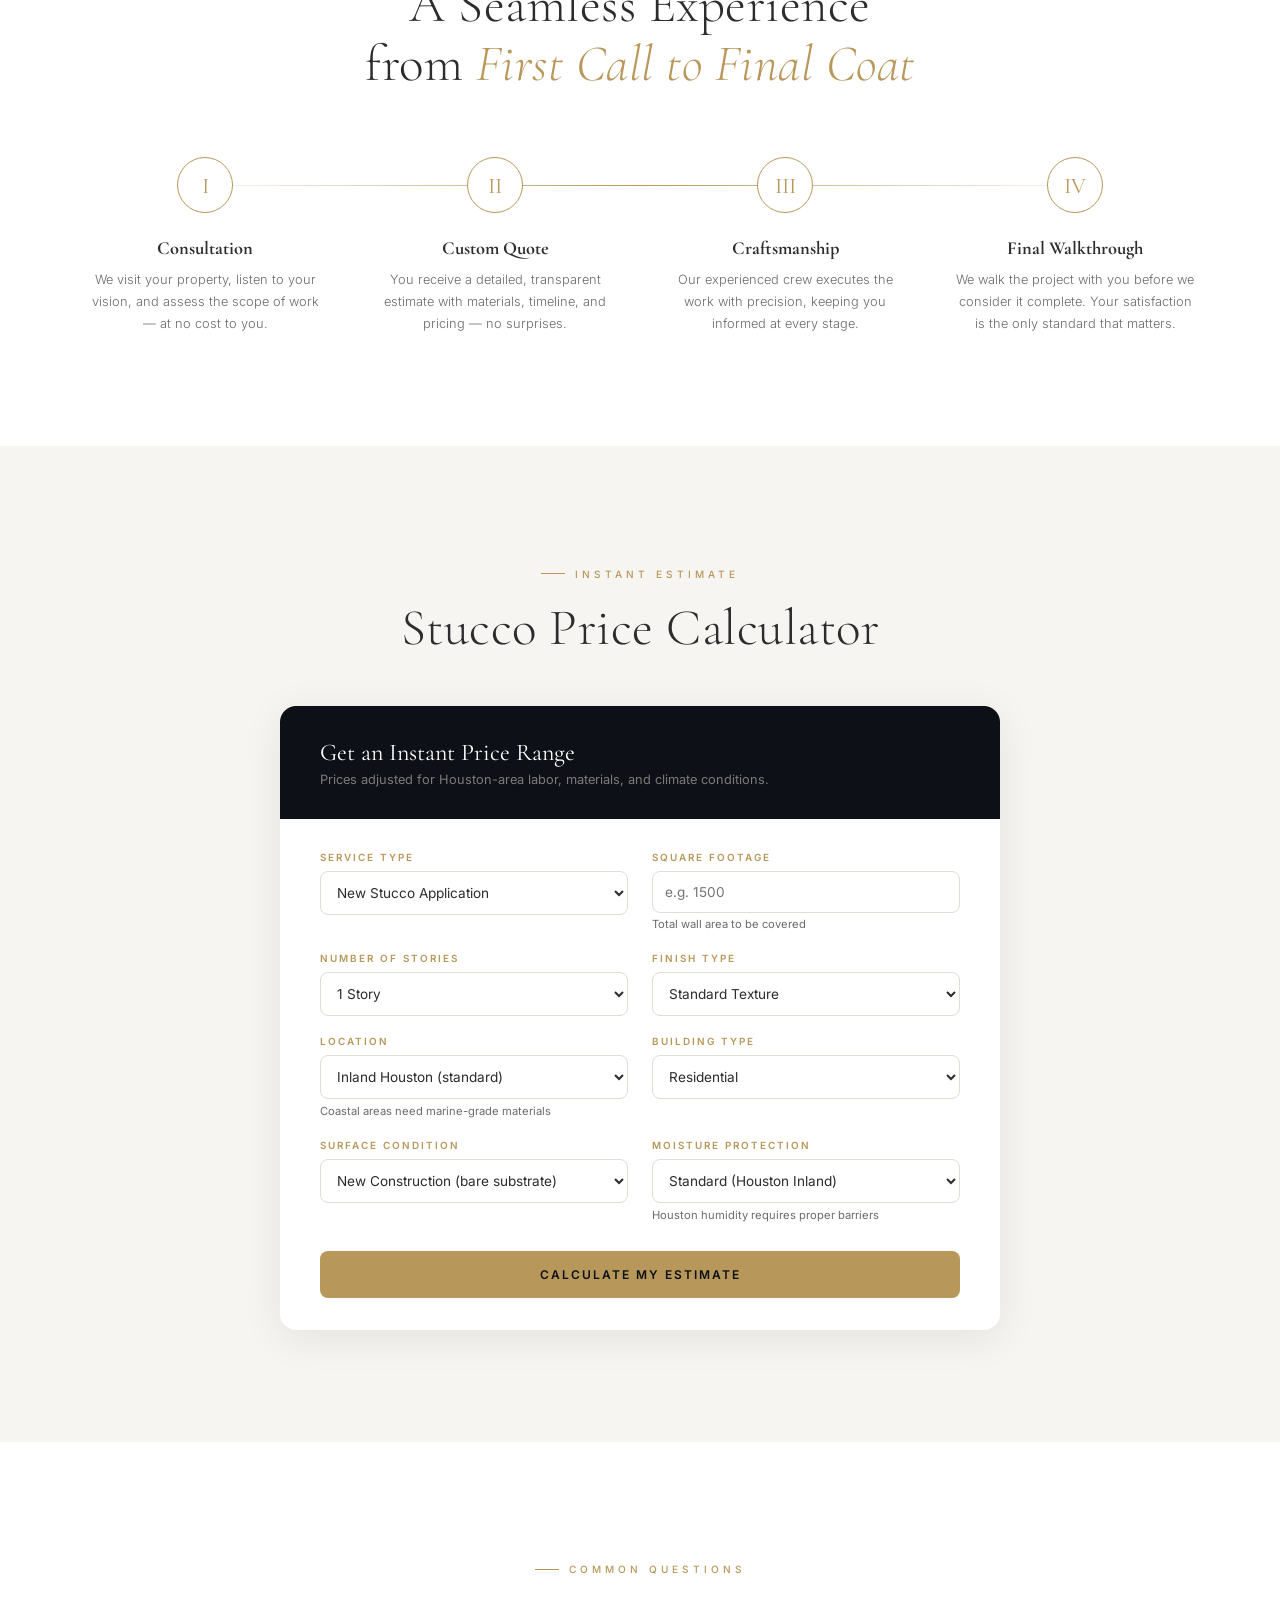
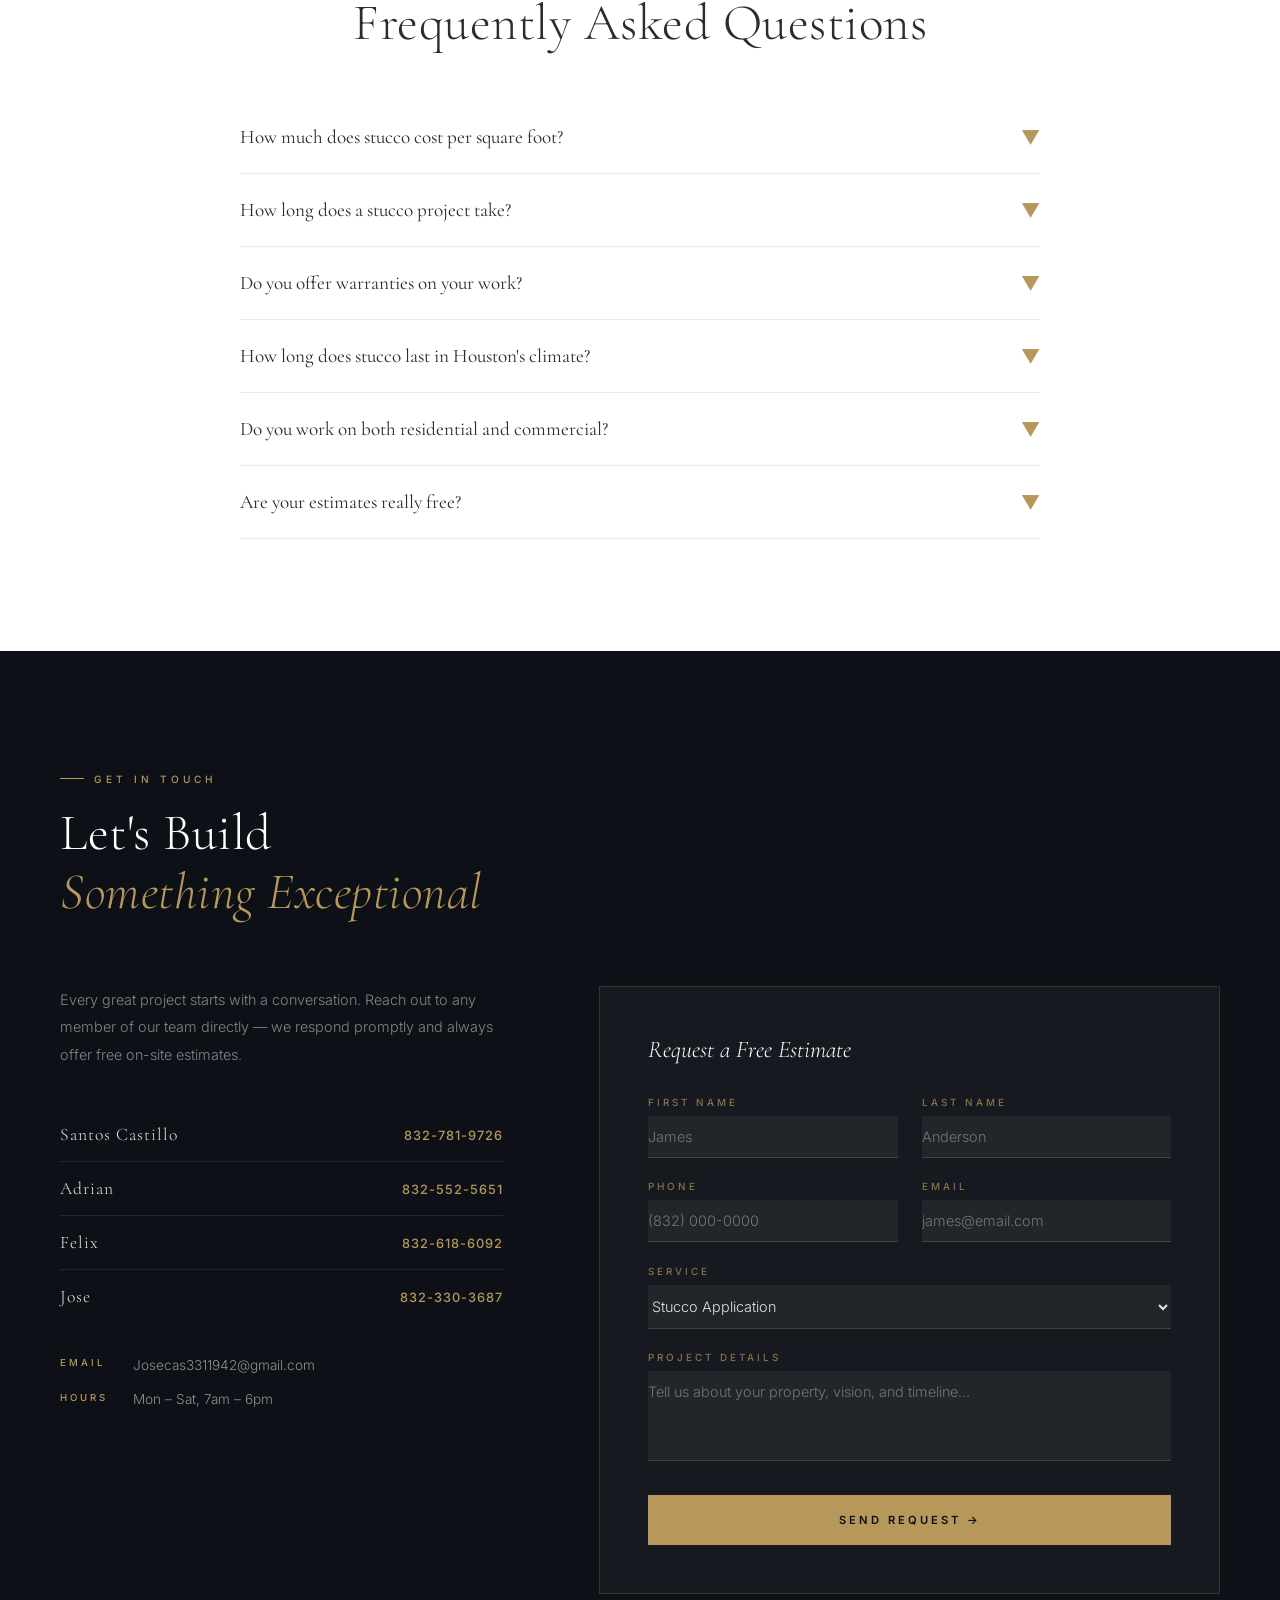
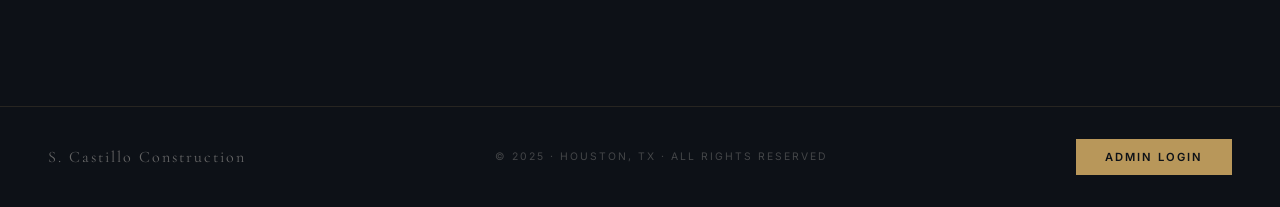
==== commit 91a50417: "Replace 3D house with slideshow of real project photos Co-Authored-By: Claude Sonnet 5.5 <noreply@an" ====
--- a/index.html
+++ b/index.html
@@ -413,7 +413,7 @@
     .reveal{opacity:0;transform:translateY(28px);transition:opacity .7s ease,transform .7s ease;}
     .reveal.visible{opacity:1;transform:none;}
   </style>
-</head>
+<style>.hero-photo{position:relative;width:min(620px,92vw);aspect-ratio:16/10;margin:1.6rem auto 0;border:1px solid rgba(184,151,90,.45);box-shadow:0 18px 50px rgba(0,0,0,.45);overflow:hidden;border-radius:4px}.hero-photo img{position:absolute;inset:0;width:100%;height:100%;object-fit:cover;opacity:0;transition:opacity 1.2s ease;transform:scale(1.04)}.hero-photo img.on{opacity:1;animation:hp 9s linear forwards}@keyframes hp{to{transform:scale(1.12)}}@media (prefers-reduced-motion:reduce){.hero-photo img.on{animation:none}}</style></head>
 <body>
 
 <!-- NAV -->
@@ -455,10 +455,7 @@
       <a href="#contact" class="btn-gold" data-en="Request a Free Estimate" data-es="Solicite un Presupuesto Gratis">Request a Free Estimate</a>
       <a href="#gallery" class="btn-ghost" data-en="View Our Portfolio" data-es="Ver Nuestro Portafolio">View Our Portfolio</a>
     </div>
-    <div class="hero-3d" id="hero3d" role="img" aria-label="Interactive 3D model of a stucco house. Click and drag to rotate it.">
-      <canvas id="house-canvas"></canvas>
-      <span class="hero-3d-hint" id="hero3dHint" data-en="Drag to rotate" data-es="Arrastra para girar">Drag to rotate</span>
-    </div>
+    <div class="hero-photo" id="heroPhoto" role="img" aria-label="Real stucco homes built by Castillo Stucco Construction"><img src="IMG_8173.jpg" alt="Luxury stucco estate with arched windows" class="on"><img src="IMG_8176.jpg" alt="Two-story stucco home" loading="lazy"><img src="IMG_8177.jpg" alt="Luxury stucco and stone home" loading="lazy"></div>
   </div>
   <div class="hero-scroll">
     <span data-en="Scroll" data-es="Desplazar">Scroll</span>
@@ -1436,143 +1433,6 @@
 <!--  Interactive 3D Stucco House  (Three.js WebGPU + TSL shaders)  -->
 <!--  Auto-spins, and visitors can click/drag to rotate it.        -->
 <!-- ============================================================= -->
-<script type="importmap">
-{
-  "imports": {
-    "three":         "https://cdn.jsdelivr.net/npm/three@0.171.0/build/three.webgpu.js",
-    "three/webgpu":  "https://cdn.jsdelivr.net/npm/three@0.171.0/build/three.webgpu.js",
-    "three/tsl":     "https://cdn.jsdelivr.net/npm/three@0.171.0/build/three.tsl.js",
-    "three/addons/": "https://cdn.jsdelivr.net/npm/three@0.171.0/examples/jsm/"
-  }
-}
-</script>
-<script type="module">
-  // 1) Pull in Three.js (WebGPU build), a few TSL shader helpers, and the drag controls.
-  import * as THREE from 'three/webgpu';
-  import { color, mix, positionLocal, mx_noise_float, mx_fractal_noise_float } from 'three/tsl';
-  import { OrbitControls } from 'three/addons/controls/OrbitControls.js';
-
-  const container = document.getElementById('hero3d');
-  const canvas    = document.getElementById('house-canvas');
-
-  // If someone prefers reduced motion, we turn OFF the auto-spin (drag still works).
-  const reduceMotion = window.matchMedia('(prefers-reduced-motion: reduce)').matches;
-
-  // Build everything. If the device can't do 3D, show a small text note instead of crashing.
-  buildHouse().catch((err) => {
-    console.error('3D house could not load:', err);
-    if (container) container.innerHTML =
-      '<div class="hero-3d-fallback">3D preview isn’t available on this device.</div>';
-  });
-
-  async function buildHouse() {
-    // 2) Scene + camera (the "movie set" and the "eye" looking at it).
-    const scene  = new THREE.Scene();
-    const camera = new THREE.PerspectiveCamera(42, aspect(), 0.1, 100);
-    camera.position.set(3.4, 2.1, 4.8);
-
-    // 3) Renderer. WebGPURenderer uses the fast WebGPU when available and
-    //    automatically falls back to WebGL on older phones — broad support, no extra code.
-    const renderer = new THREE.WebGPURenderer({ canvas, antialias: true, alpha: true });
-    renderer.setPixelRatio(Math.min(window.devicePixelRatio, 2)); // cap for sharp-but-light rendering
-    renderer.toneMapping = THREE.ACESFilmicToneMapping;
-    await renderer.init();
-    resize();
-
-    // 4) Lighting: warm "sky" + a sun, plus a soft cool fill so the shaded side isn't black.
-    scene.add(new THREE.HemisphereLight(0xfff3e0, 0x2a2620, 0.9));
-    const sun = new THREE.DirectionalLight(0xfff0d8, 2.2); sun.position.set(4, 6, 3); scene.add(sun);
-    const fill = new THREE.DirectionalLight(0xbcd0ff, 0.5); fill.position.set(-4, 2, -3); scene.add(fill);
-
-    const house = new THREE.Group();
-
-    // 5) STUCCO WALLS — the colour/texture is generated on the GPU with TSL (no image to download).
-    const wallMat = new THREE.MeshStandardNodeMaterial();
-    const cream = color(0xEDE3D0), tan = color(0xCBB084);
-    const blotch  = mx_fractal_noise_float(positionLocal.mul(2.2), 4, 2.0, 0.5).mul(0.5).add(0.5); // soft colour patches
-    const speckle = mx_noise_float(positionLocal.mul(45.0)).mul(0.5).add(0.5);                     // fine plaster grain
-    wallMat.colorNode     = mix(cream, tan, blotch.mul(0.7)).mul(speckle.mul(0.12).add(0.88));
-    wallMat.roughnessNode = speckle.mul(0.25).add(0.7); // matte and slightly uneven, like real stucco
-    wallMat.metalness     = 0.0;
-    const walls = new THREE.Mesh(new THREE.BoxGeometry(2.2, 1.4, 1.8), wallMat);
-    walls.position.y = 0.7;
-    house.add(walls);
-
-    // 6) ROOF — a simple 4-sided pyramid in a terracotta tone.
-    const roofMat = new THREE.MeshStandardNodeMaterial();
-    const roofN = mx_fractal_noise_float(positionLocal.mul(6.0), 3, 2.0, 0.5).mul(0.5).add(0.5);
-    roofMat.colorNode = mix(color(0x9c4a2f), color(0x7b3a25), roofN);
-    roofMat.roughness = 0.85;
-    const roof = new THREE.Mesh(new THREE.ConeGeometry(1.75, 1.1, 4), roofMat);
-    roof.rotation.y = Math.PI / 4;   // turn 45° so the roof lines up over the square walls
-    roof.position.y = 1.95;
-    house.add(roof);
-
-    // 7) A door and two windows so it clearly reads as a house.
-    const doorMat = new THREE.MeshStandardNodeMaterial(); doorMat.colorNode = color(0x4a3526); doorMat.roughness = 0.6;
-    const door = new THREE.Mesh(new THREE.BoxGeometry(0.46, 0.8, 0.06), doorMat);
-    door.position.set(0, 0.4, 0.92);
-    house.add(door);
-
-    const winMat = new THREE.MeshStandardNodeMaterial();
-    winMat.colorNode = color(0x16202b); winMat.roughness = 0.15; winMat.metalness = 0.4;
-    const winGeo = new THREE.BoxGeometry(0.42, 0.42, 0.06);
-    for (const x of [-0.62, 0.62]) {
-      const w = new THREE.Mesh(winGeo, winMat);
-      w.position.set(x, 0.86, 0.92);
-      house.add(w);
-    }
-
-    // 8) A soft round shadow under the house (alpha fades out toward the edge) to ground it.
-    const shadowMat = new THREE.MeshBasicNodeMaterial({ transparent: true });
-    shadowMat.colorNode = color(0x000000);
-    const radius = 1.8;
-    const dist = positionLocal.xy.length().div(radius).clamp(0, 1);
-    shadowMat.opacityNode = dist.oneMinus().pow(2.0).mul(0.33);
-    const shadow = new THREE.Mesh(new THREE.CircleGeometry(radius, 48), shadowMat);
-    shadow.rotation.x = -Math.PI / 2;
-    shadow.position.y = 0.001;
-    house.add(shadow);
-
-    scene.add(house);
-
-    // 9) CONTROLS: auto-spin + click/drag to rotate. Zoom and pan are disabled on purpose.
-    const controls = new OrbitControls(camera, renderer.domElement);
-    controls.enableDamping = true; controls.dampingFactor = 0.08;
-    controls.enableZoom = false;   controls.enablePan = false;
-    controls.rotateSpeed = 0.9;
-    controls.autoRotate = !reduceMotion; controls.autoRotateSpeed = 0.9;
-    controls.minPolarAngle = 0.7;  controls.maxPolarAngle = 1.45; // keep a pleasant viewing height
-    controls.target.set(0, 0.9, 0);
-    controls.update();
-
-    // Fade the "Drag to rotate" hint away once they start interacting.
-    const hint = document.getElementById('hero3dHint');
-    controls.addEventListener('start', () => { if (hint) hint.style.opacity = '0'; });
-
-    // 10) Render loop — but only run it while the house is on screen and the tab is active.
-    //     This keeps phone batteries (and the page) light.
-    let running = false, inView = true, hidden = document.hidden;
-    const loop = () => { controls.update(); renderer.render(scene, camera); };
-    const sync = () => {
-      const go = inView && !hidden;
-      if (go && !running) { running = true; renderer.setAnimationLoop(loop); }
-      else if (!go && running) { running = false; renderer.setAnimationLoop(null); }
-    };
-    new IntersectionObserver((e) => { inView = e[0].isIntersecting; sync(); }, { threshold: 0.05 }).observe(container);
-    document.addEventListener('visibilitychange', () => { hidden = document.hidden; sync(); });
-    new ResizeObserver(resize).observe(container);
-    sync();
-
-    // --- small helpers ---
-    function aspect() { const r = container.getBoundingClientRect(); return Math.max(r.width, 1) / Math.max(r.height, 1); }
-    function resize() {
-      const r = container.getBoundingClientRect();
-      renderer.setSize(r.width, r.height, false);
-      camera.aspect = aspect();
-      camera.updateProjectionMatrix();
-    }
-  }
-</script>
+<script>(function(){var p=document.getElementById("heroPhoto");if(!p)return;var im=p.querySelectorAll("img"),k=0;setInterval(function(){im[k].classList.remove("on");k=(k+1)%im.length;im[k].classList.add("on");},4500);})();</script>
 </body>
 </html>
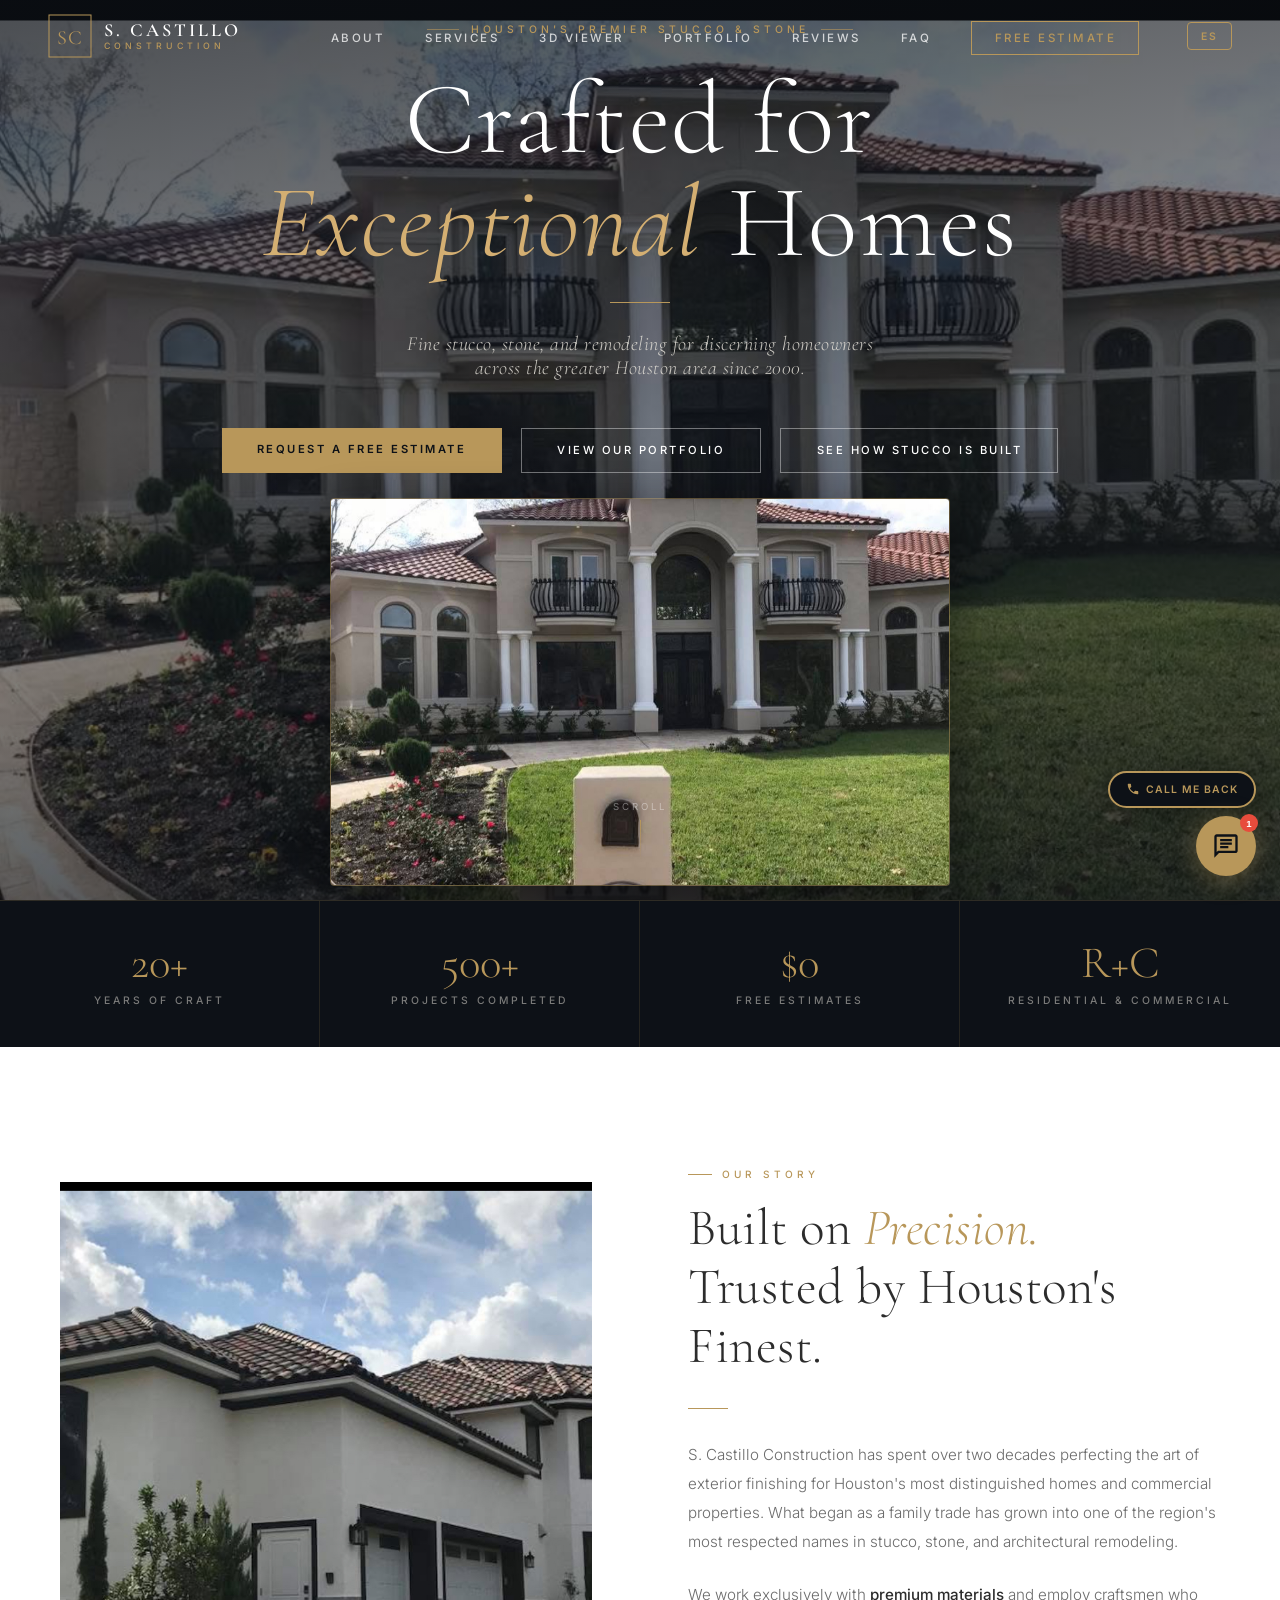
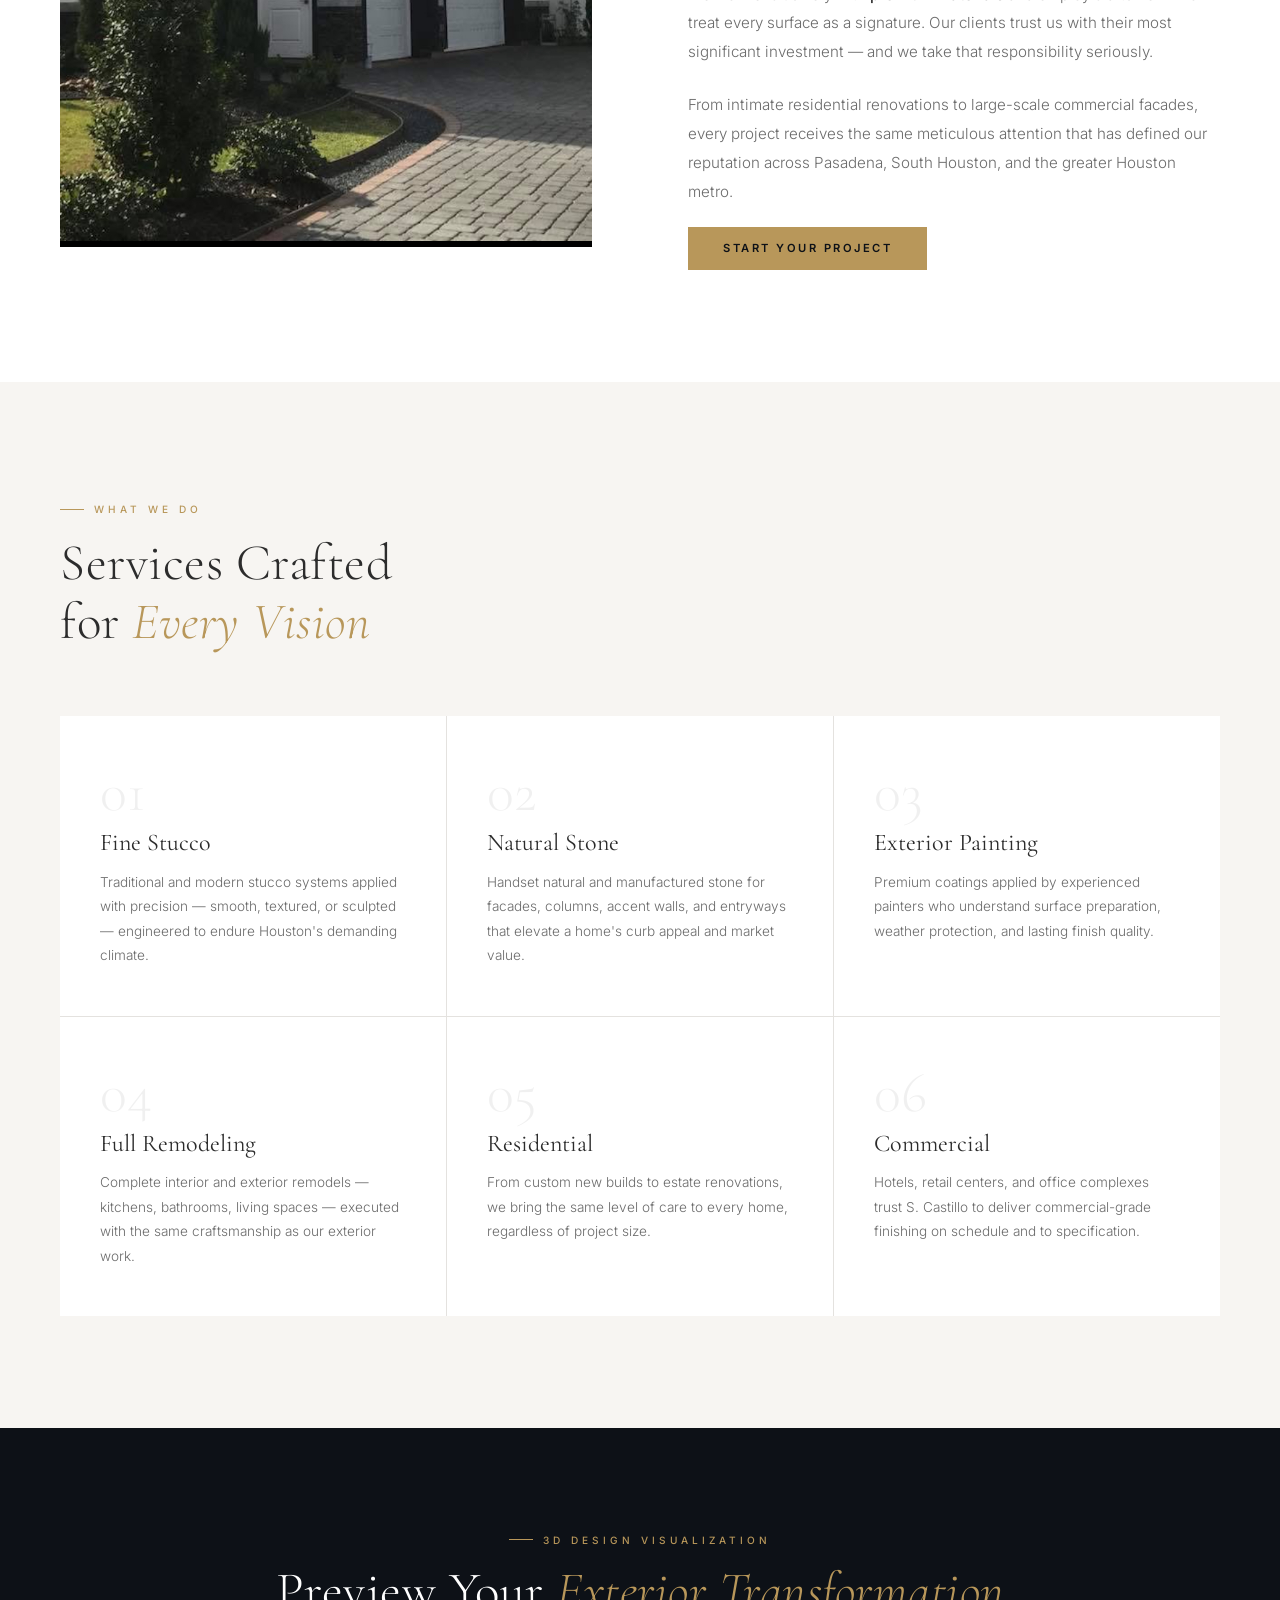
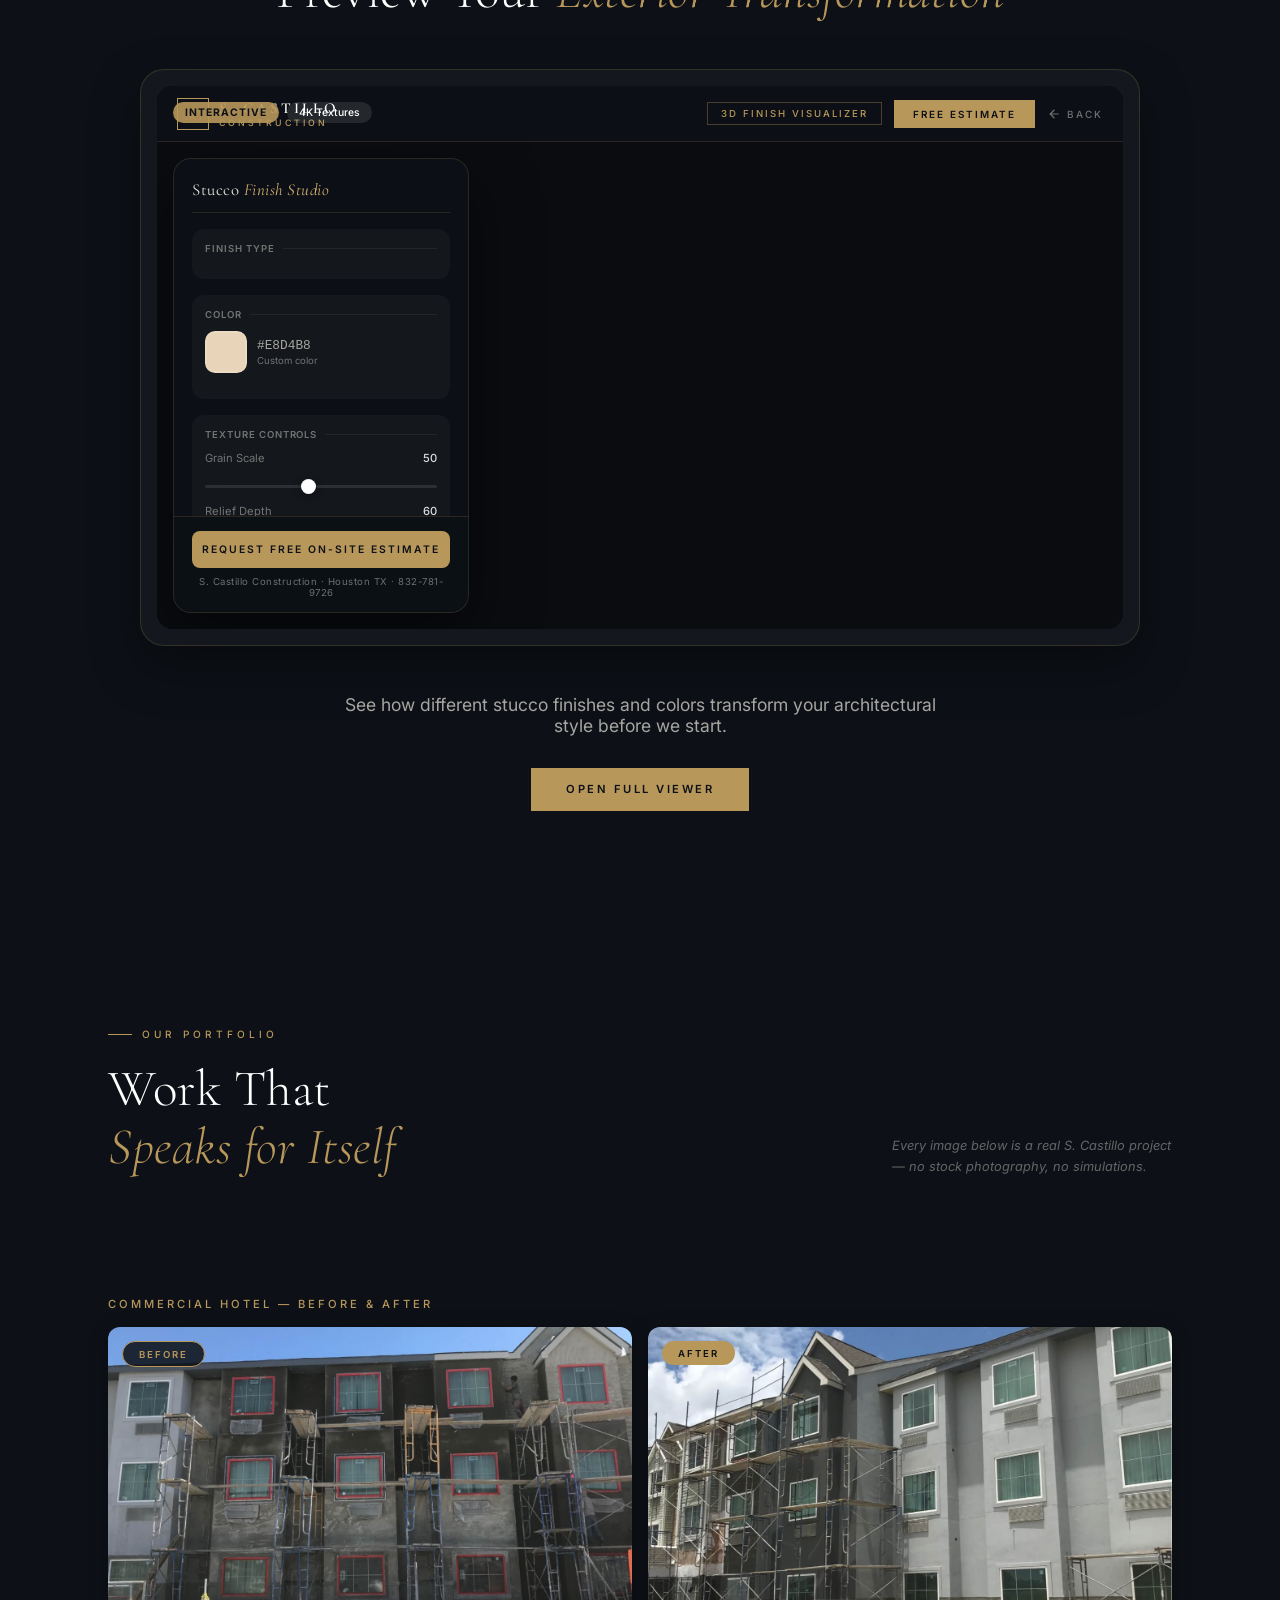
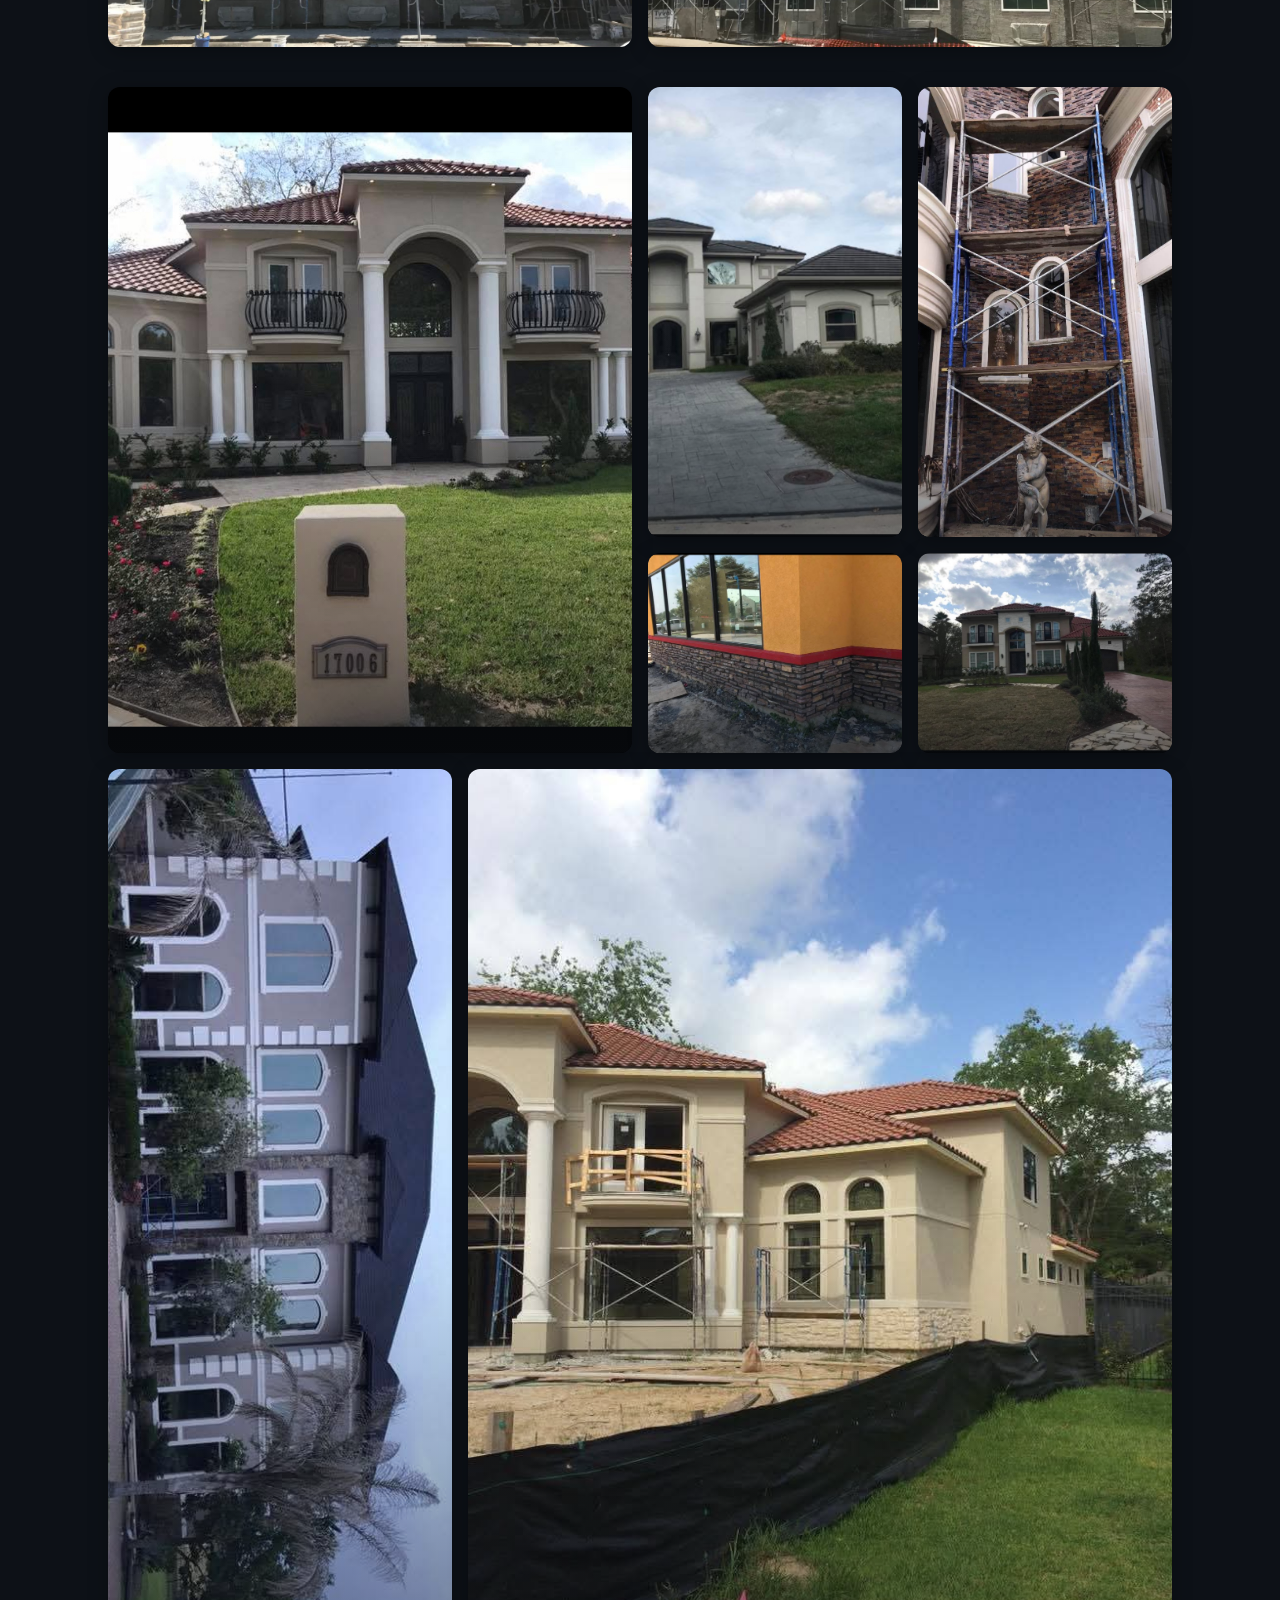
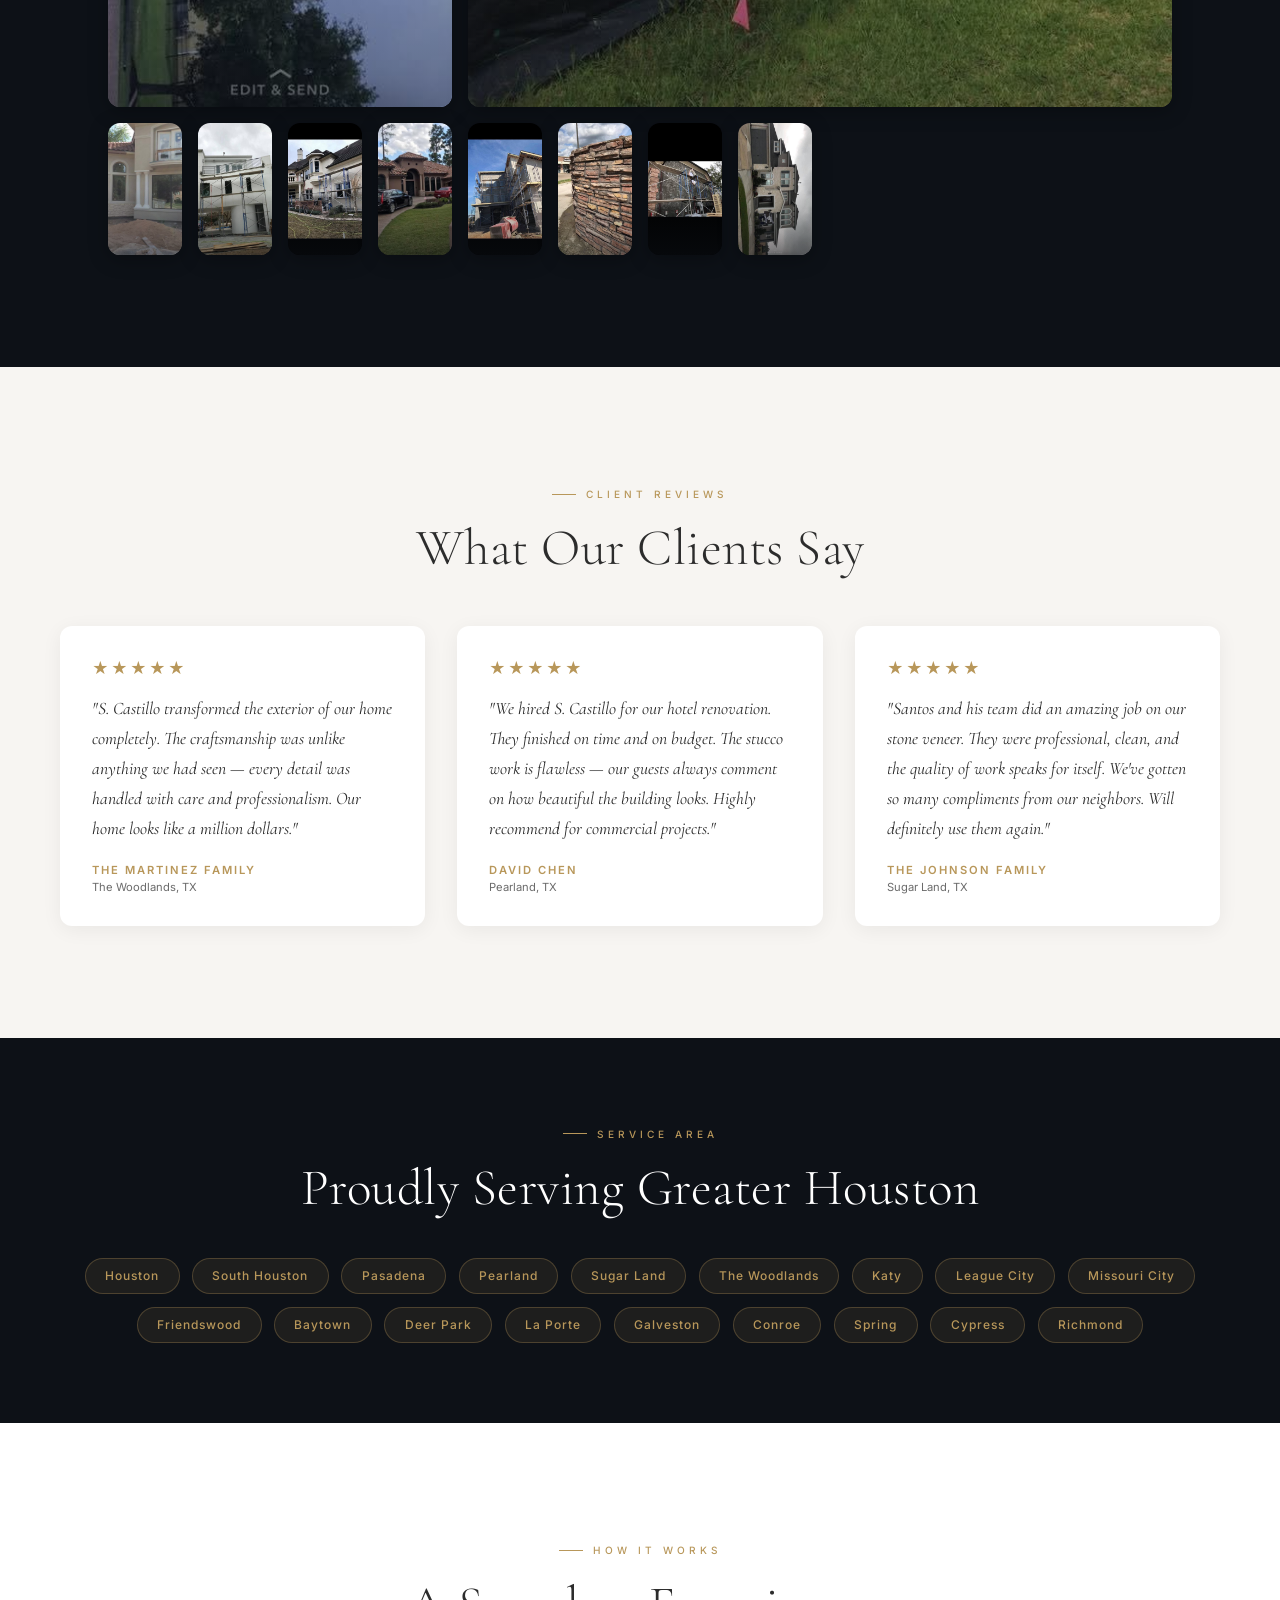
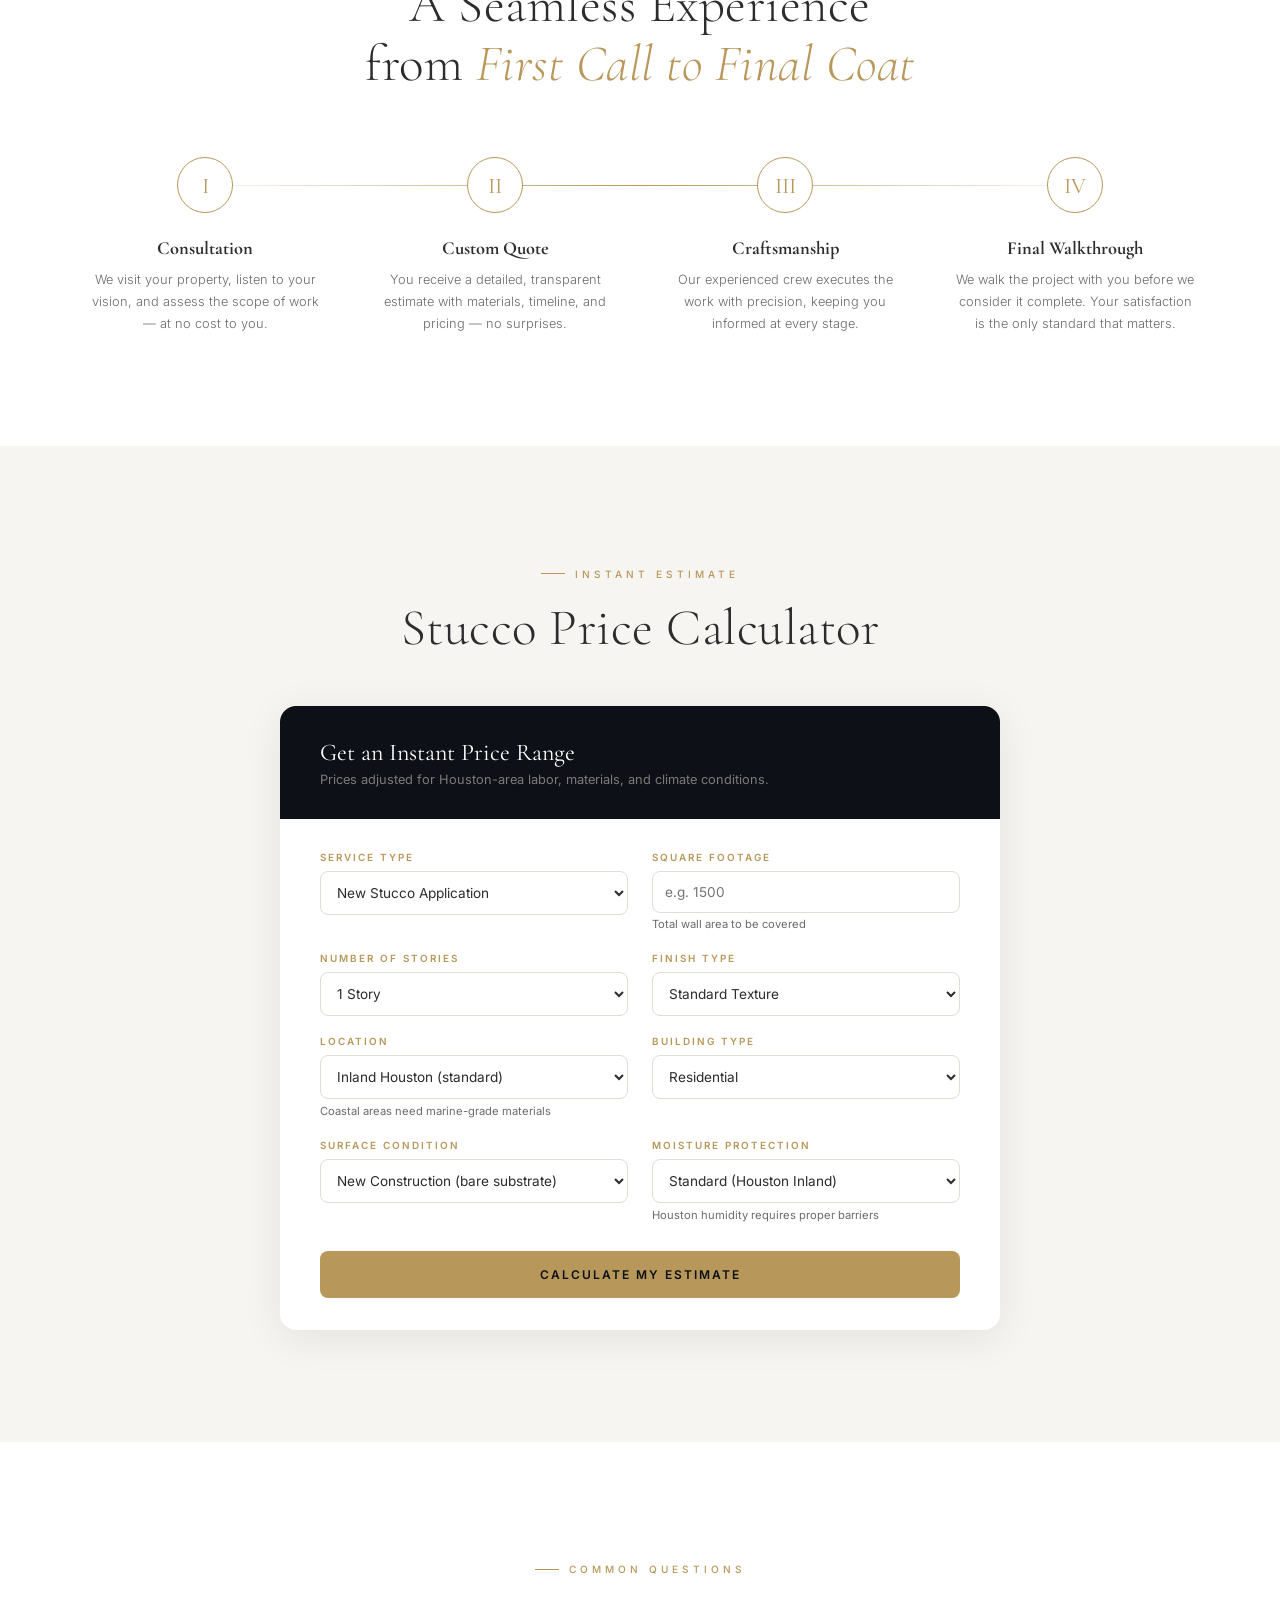
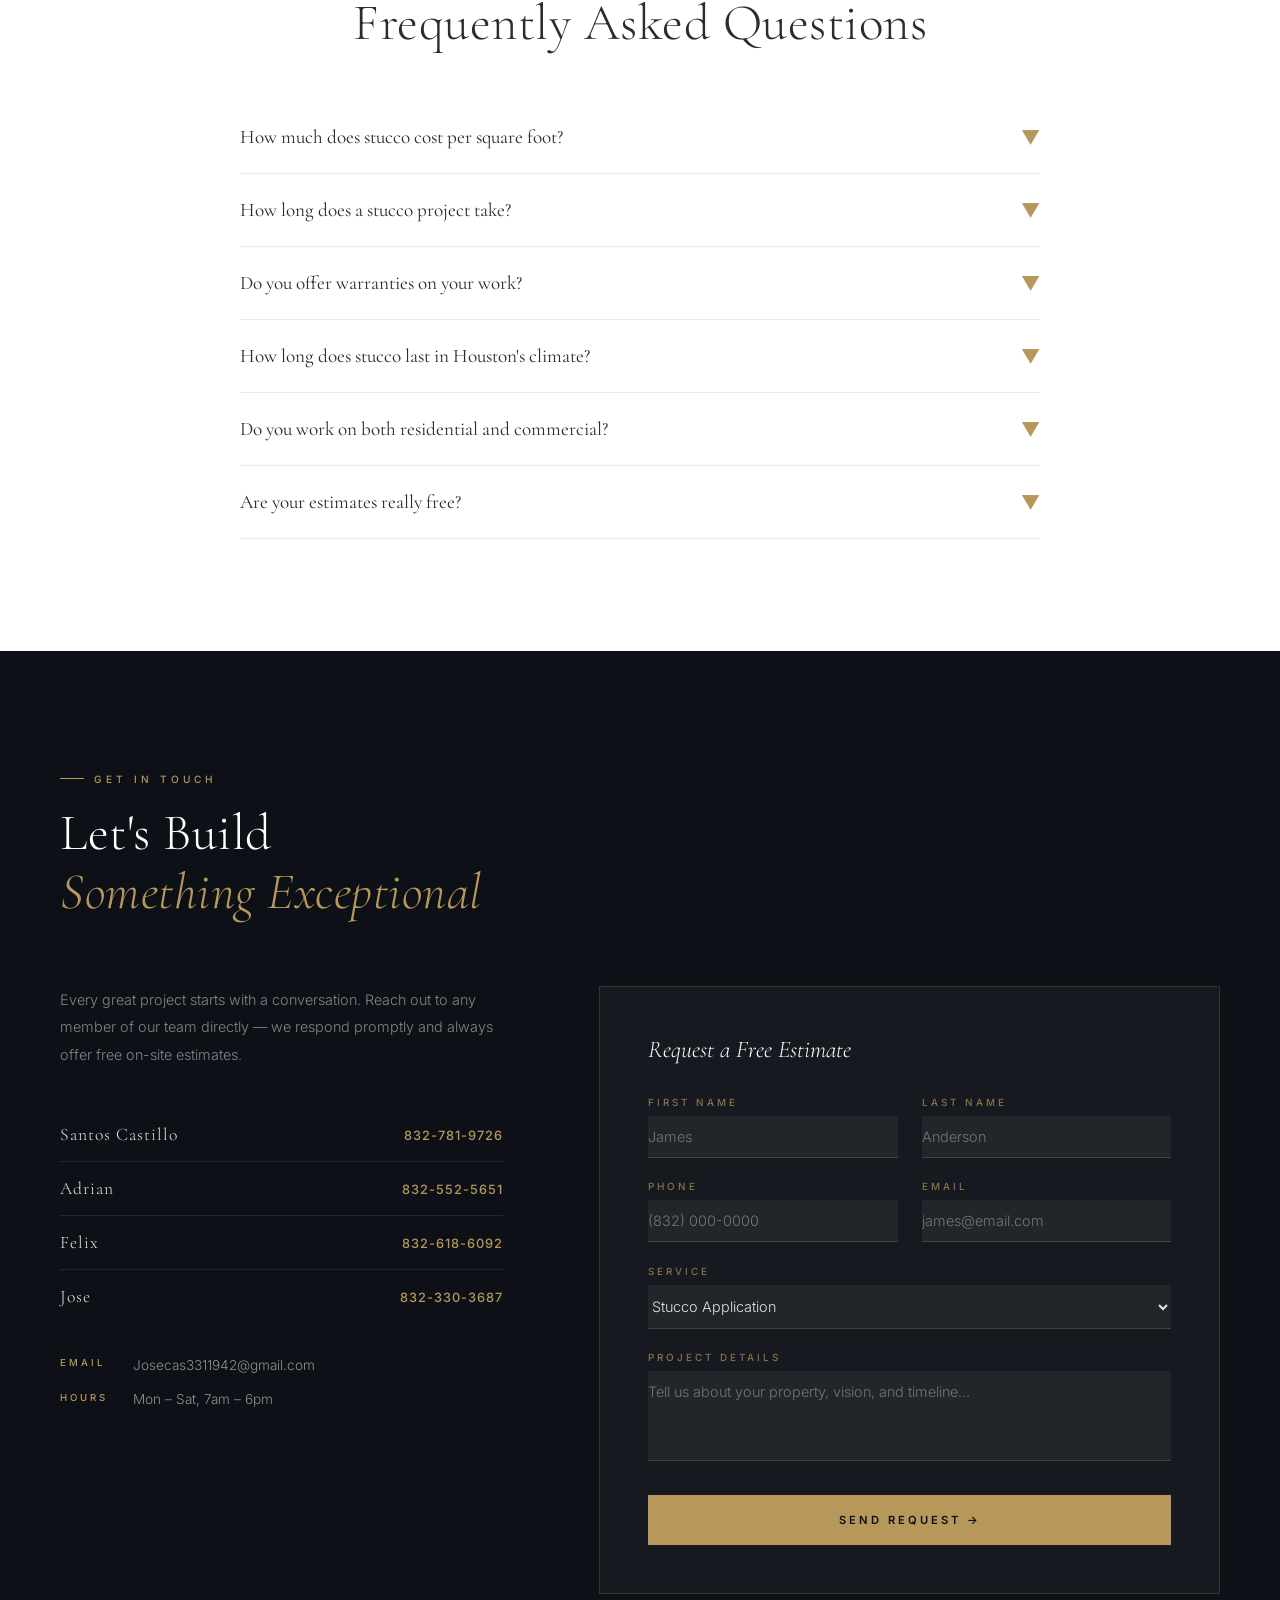
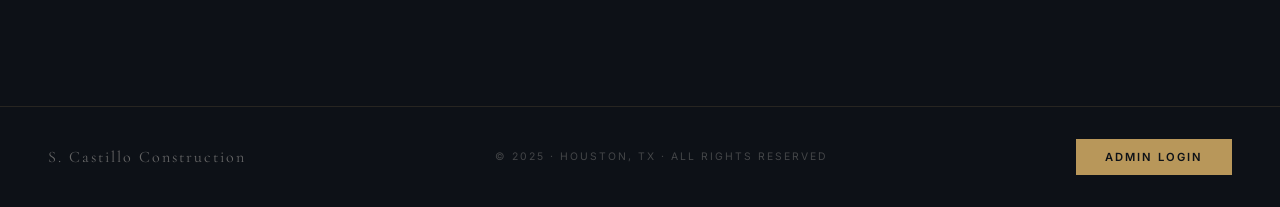
==== commit db88abfb: "Add interactive 3D page showing how stucco is built, link from hero Co-Authored-By: Claude Sonnet 5." ====
--- a/index.html
+++ b/index.html
@@ -454,6 +454,7 @@
     <div class="hero-actions">
       <a href="#contact" class="btn-gold" data-en="Request a Free Estimate" data-es="Solicite un Presupuesto Gratis">Request a Free Estimate</a>
       <a href="#gallery" class="btn-ghost" data-en="View Our Portfolio" data-es="Ver Nuestro Portafolio">View Our Portfolio</a>
+      <a href="stucco-steps.html" class="btn-ghost" data-en="See How Stucco Is Built" data-es="Vea C&oacute;mo Se Construye">See How Stucco Is Built</a>
     </div>
     <div class="hero-photo" id="heroPhoto" role="img" aria-label="Real stucco homes built by Castillo Stucco Construction"><img src="IMG_8173.jpg" alt="Luxury stucco estate with arched windows" class="on"><img src="IMG_8176.jpg" alt="Two-story stucco home" loading="lazy"><img src="IMG_8177.jpg" alt="Luxury stucco and stone home" loading="lazy"></div>
   </div>
